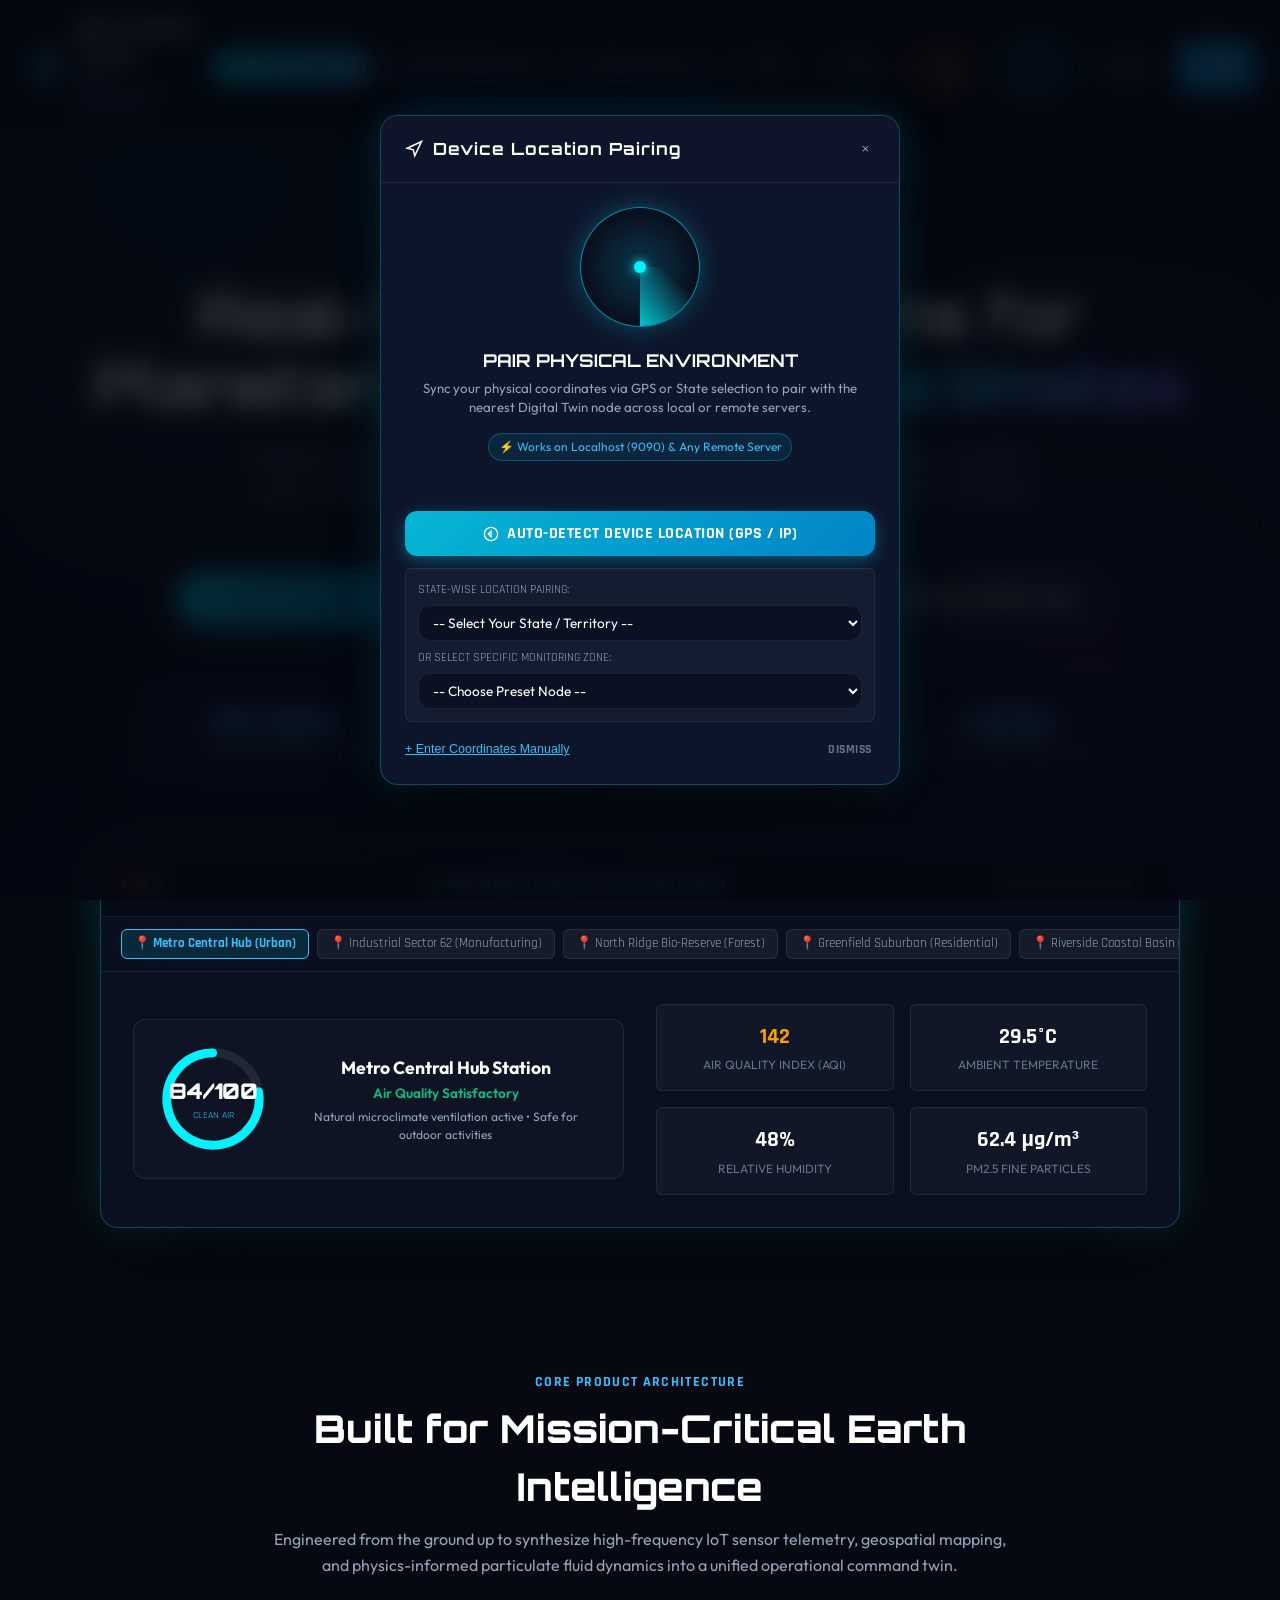
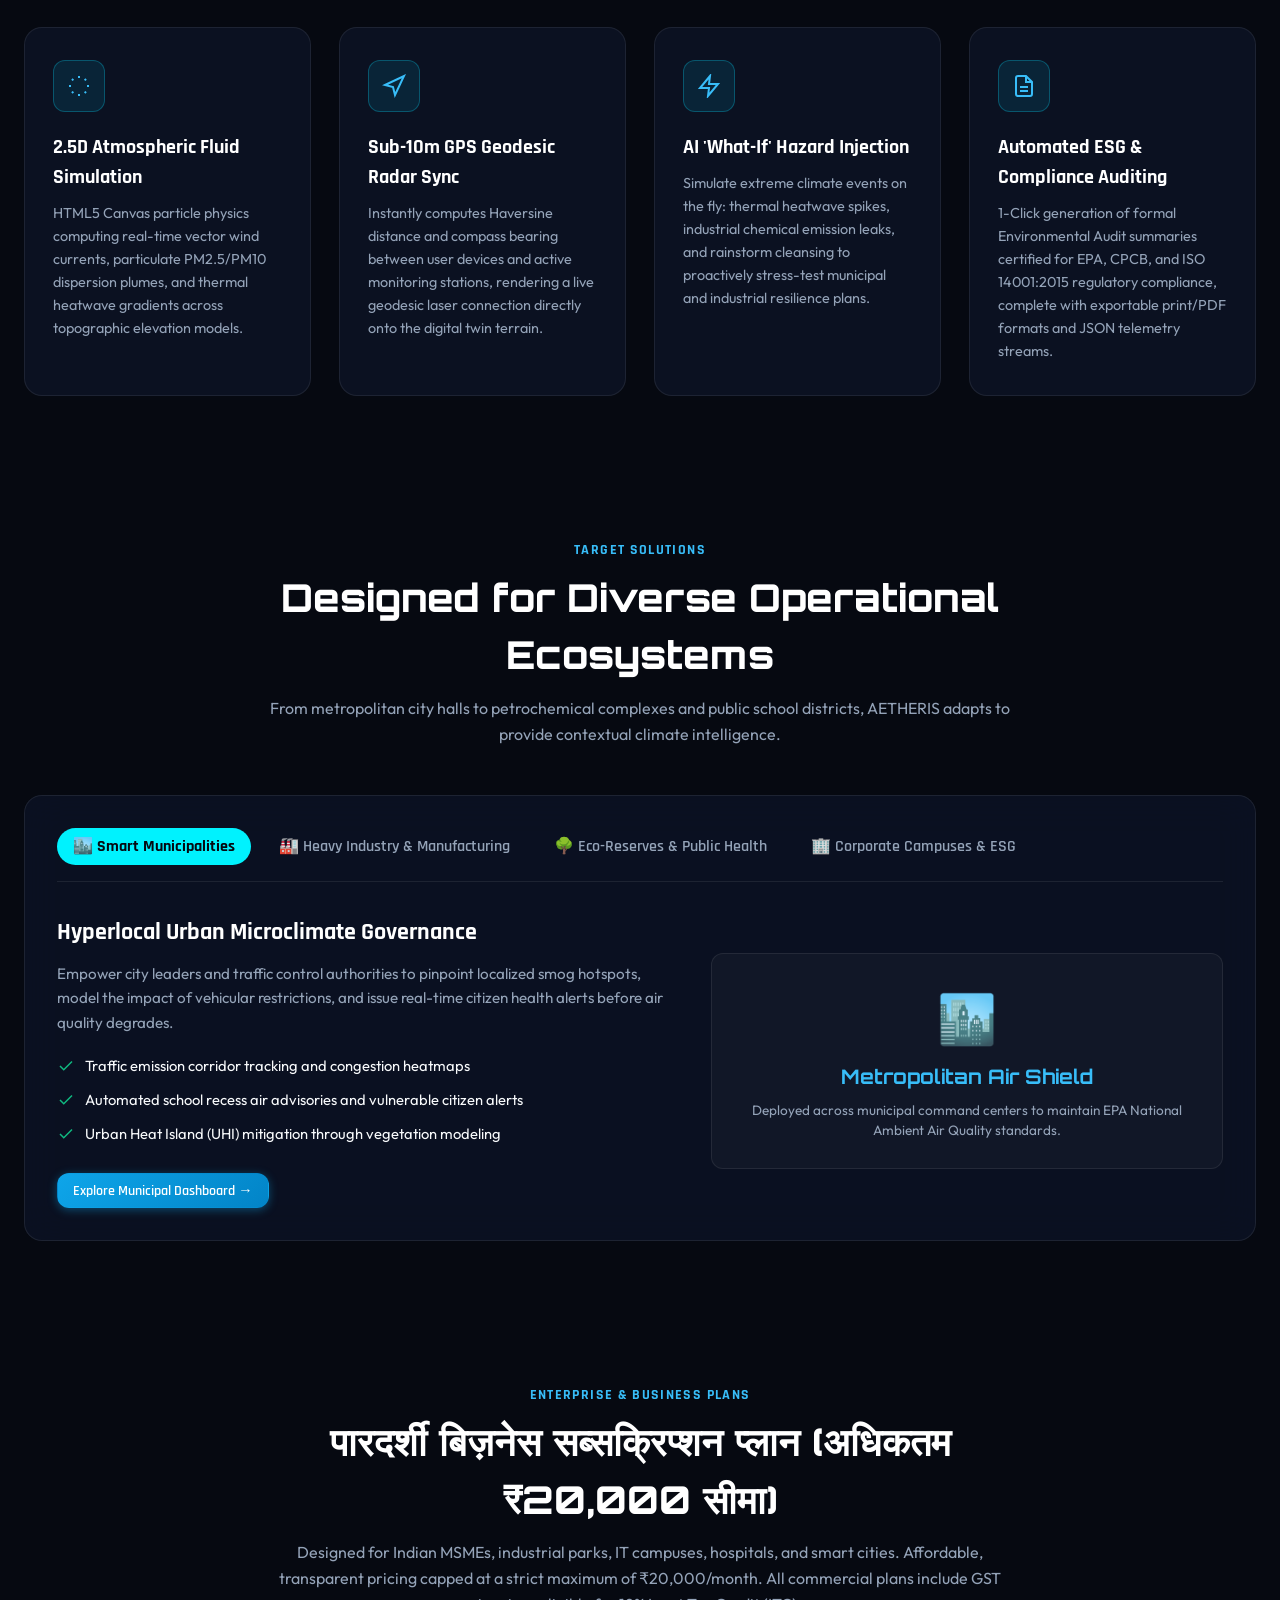
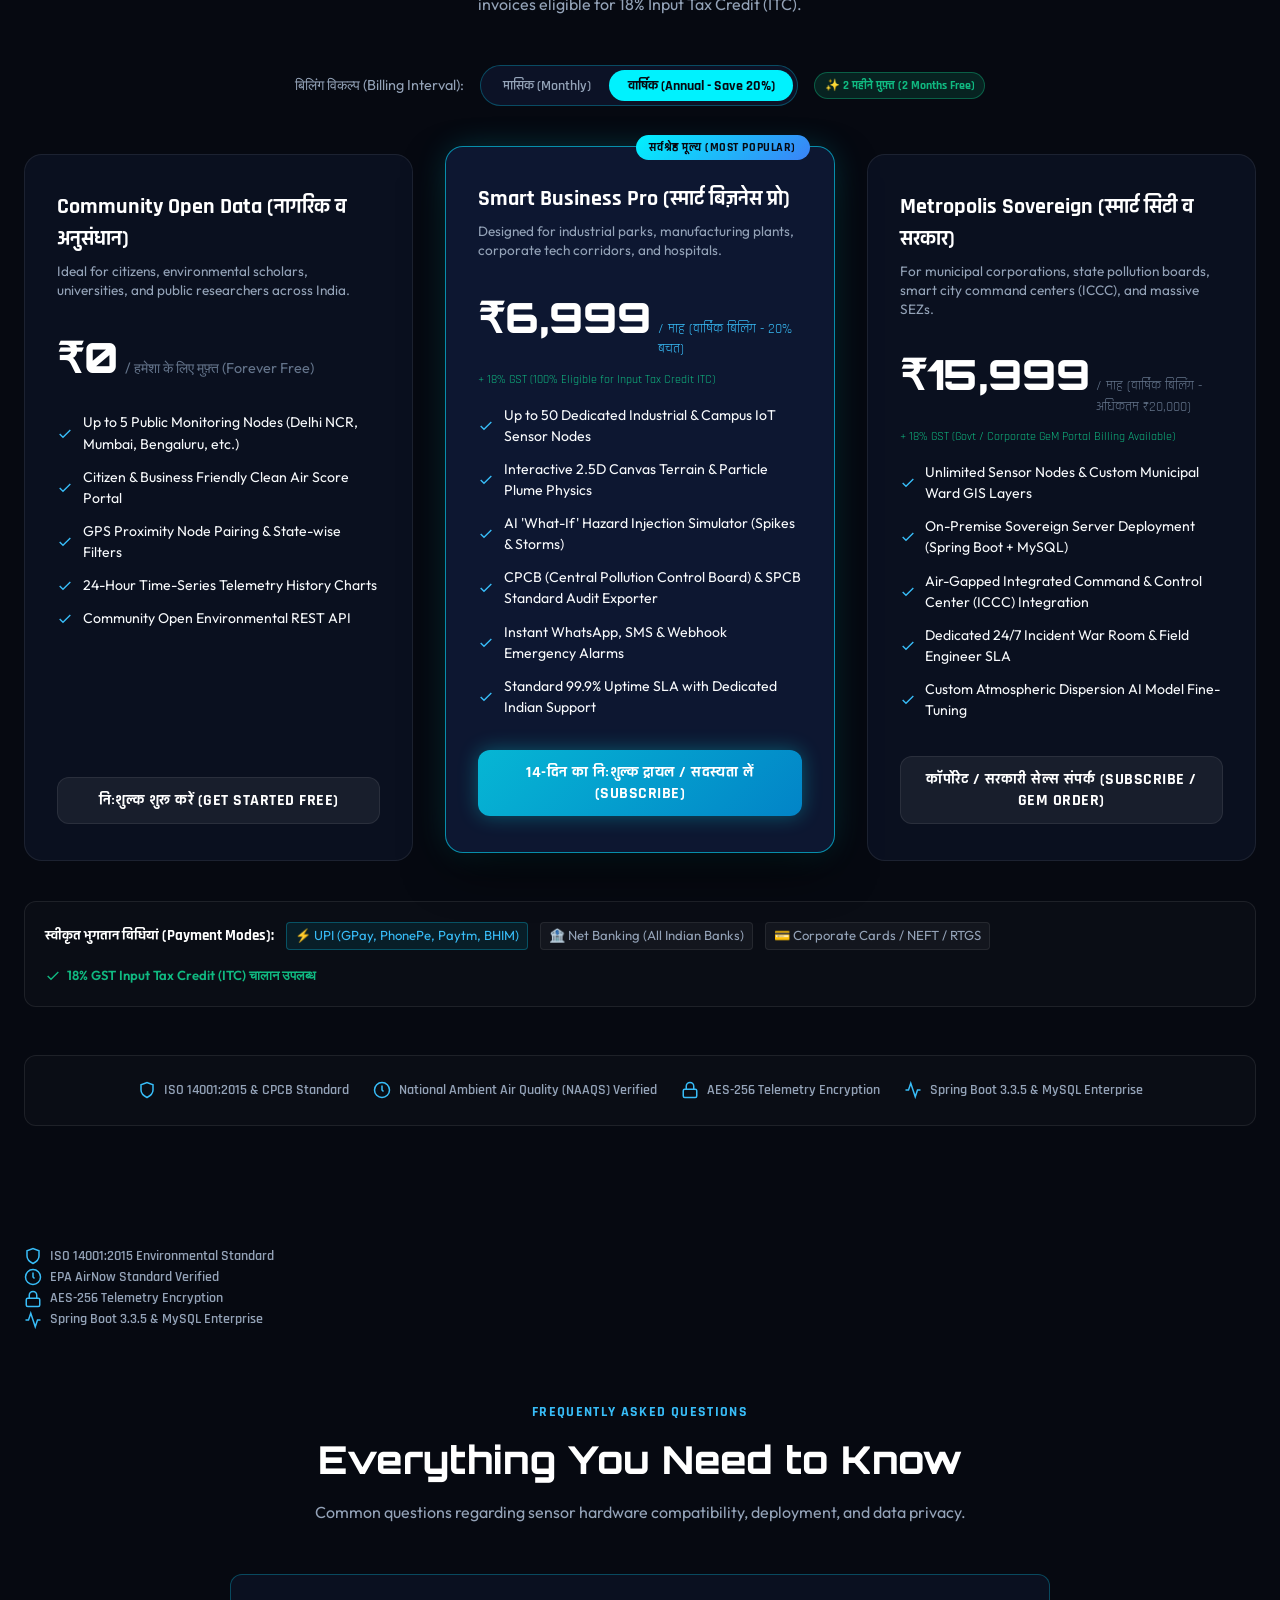
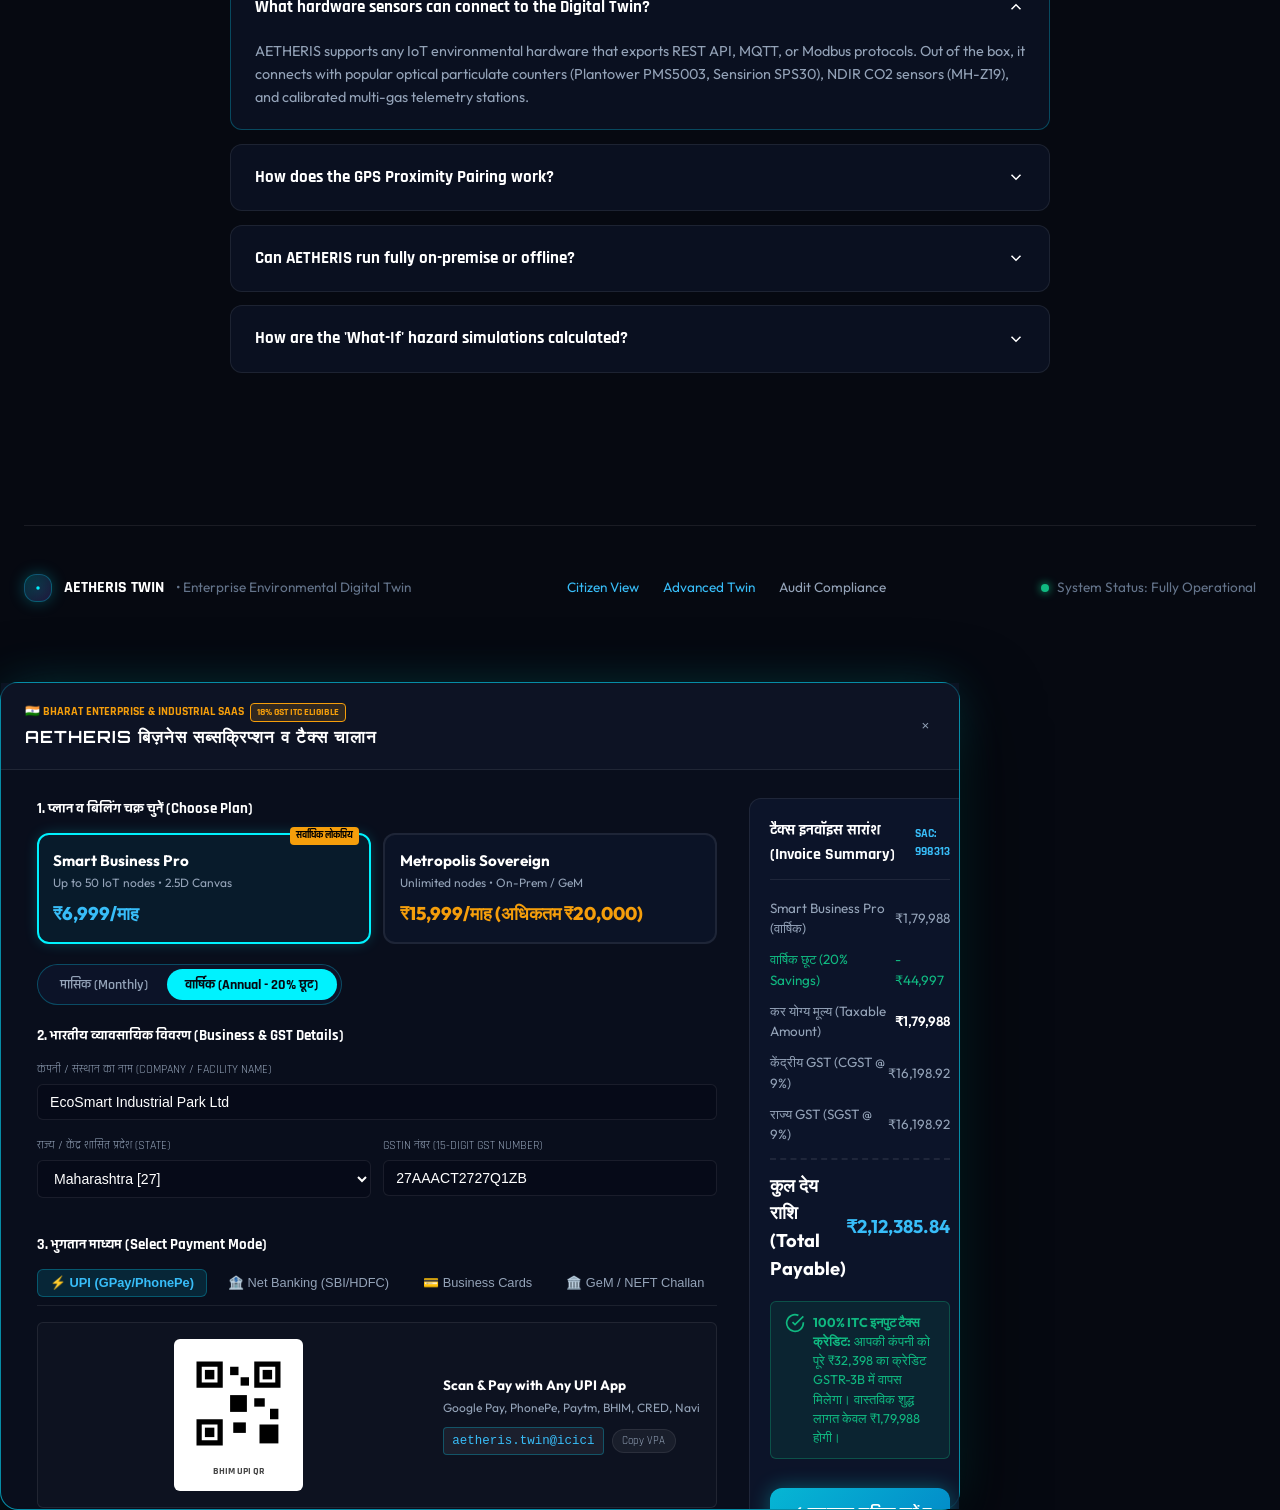
==== frontend/index.html @ 17997ce3 "Added Garv's project contributions" ====
<!DOCTYPE html>
<html lang="en">
<head>
  <meta charset="UTF-8">
  <meta name="viewport" content="width=device-width, initial-scale=1.0">
  <title>AETHERIS - Enterprise Digital Twin & Environmental Intelligence Platform</title>
  <meta name="description" content="Next-generation SaaS Digital Environment Twin System: Real-time 2.5D atmospheric simulation, citizen-friendly health intelligence, GPS IoT pairing, and ESG compliance.">
  
  <!-- CSS Stylesheet -->
  <link rel="stylesheet" href="css/style.css">
  
  <!-- Favicon / Vector Icon -->
  <link rel="icon" type="image/svg+xml" href="data:image/svg+xml,<svg xmlns='http://www.w3.org/2000/svg' viewBox='0 0 24 24' fill='%2300f2fe'><circle cx='12' cy='12' r='9'/></svg>">
</head>
<body>

  <!-- ==========================================================
       TOP APP HEADER & UNIVERSAL PRODUCT NAVIGATION BAR
       ========================================================== -->
  <header class="app-header">
    <div class="brand-section">
      <div class="brand-logo-ring">
        <svg viewBox="0 0 24 24">
          <circle cx="12" cy="12" r="3"></circle>
          <path d="M19.07 4.93a10 10 0 0 1 0 14.14M4.93 4.93a10 10 0 0 0 0 14.14"></path>
          <path d="M15.54 8.46a5 5 0 0 1 0 7.08M8.46 8.46a5 5 0 0 0 0 7.08"></path>
        </svg>
      </div>
      <div class="brand-title">
        AETHERIS TWIN
        <span class="sub">EARTH INTELLIGENCE PLATFORM</span>
      </div>
    </div>

    <!-- Product View Switcher Navigation Bar -->
    <nav class="view-switcher-bar" id="viewSwitcherNav">
      <button class="view-switcher-btn active" data-view-target="landing" title="SaaS Product Showcase & Platform Capabilities">
        <svg width="15" height="15" viewBox="0 0 24 24" fill="none" stroke="currentColor" stroke-width="2">
          <circle cx="12" cy="12" r="10"></circle>
          <line x1="2" y1="12" x2="22" y2="12"></line>
          <path d="M12 2a15.3 15.3 0 0 1 4 10 15.3 15.3 0 0 1-4 10 15.3 15.3 0 0 1-4-10 15.3 15.3 0 0 1 4-10z"></path>
        </svg>
        <span>Product Showcase</span>
      </button>

      <button class="view-switcher-btn" data-view-target="citizen" title="Streamlined Citizen & Business Friendly Dashboard">
        <svg width="15" height="15" viewBox="0 0 24 24" fill="none" stroke="currentColor" stroke-width="2">
          <path d="M11 20A7 7 0 0 1 9.8 6.1C15.5 5 17 4.48 19 2c1 2 2 4.18 2 8 0 5.5-4.78 10-10 10Z"></path>
          <path d="M2 21c0-3 1.85-5.36 5.08-6C9.5 14.52 12 13 13 12"></path>
        </svg>
        <span>Citizen & Business View</span>
      </button>

      <button class="view-switcher-btn" data-view-target="advanced" title="Advanced 2.5D Digital Twin Physics Simulation Core">
        <svg width="15" height="15" viewBox="0 0 24 24" fill="none" stroke="currentColor" stroke-width="2">
          <polygon points="13 2 3 14 12 14 11 22 21 10 12 10 13 2"></polygon>
        </svg>
        <span>Advanced Twin Core</span>
      </button>
    </nav>

    <!-- Header Actions (Tour, Report, Location Pairing, Server & Auth) -->
    <div class="header-actions">
      <!-- Guided Tour Button -->
      <button class="server-status-pill" id="btnHeaderTour" title="Take an interactive guided walkthrough of the product">
        <svg width="14" height="14" viewBox="0 0 24 24" fill="none" stroke="currentColor" stroke-width="2">
          <circle cx="12" cy="12" r="10"></circle>
          <polygon points="16.24 7.76 14.12 14.12 7.76 16.24 9.88 9.88 16.24 7.76"></polygon>
        </svg>
        <span>Guided Tour</span>
      </button>

      <!-- Executive Audit Report Generator Button -->
      <button class="server-status-pill" id="btnHeaderReport" title="Generate Executive Environmental Summary Audit Report (Print / PDF)">
        <svg width="14" height="14" viewBox="0 0 24 24" fill="none" stroke="currentColor" stroke-width="2">
          <path d="M14 2H6a2 2 0 0 0-2 2v16a2 2 0 0 0 2 2h12a2 2 0 0 0 2-2V8z"></path>
          <polyline points="14 2 14 8 20 8"></polyline>
          <line x1="16" y1="13" x2="8" y2="13"></line>
          <line x1="16" y1="17" x2="8" y2="17"></line>
          <polyline points="10 9 9 9 8 9"></polyline>
        </svg>
        <span>Export Audit</span>
      </button>

      <!-- Indian Business Subscription Button -->
      <button class="server-status-pill" id="btnHeaderSubscription" title="बिज़नेस सब्सक्रिप्शन प्लान व GST चालान (INR Pricing & Plans)" style="border-color:rgba(245,158,11,0.5); color:#fef08a; background:rgba(245,158,11,0.1);">
        <svg width="14" height="14" viewBox="0 0 24 24" fill="none" stroke="currentColor" stroke-width="2">
          <path d="M12 2v20M17 5H9.5a3.5 3.5 0 0 0 0 7h5a3.5 3.5 0 0 1 0 7H6"></path>
        </svg>
        <span>₹ बिज़नेस प्लान्स</span>
      </button>

      <!-- Location Pairing Badge -->
      <div class="location-badge" id="locationBadge" title="Click to open Location Pairing Radar">
        <svg width="14" height="14" viewBox="0 0 24 24" fill="none" stroke="currentColor" stroke-width="2">
          <polygon points="3 11 22 2 13 21 11 13 3 11"></polygon>
        </svg>
        <span id="headerLocationLabel">Pair Location (GPS)</span>
      </div>

      <!-- Server Connection Tag -->
      <div class="server-status-pill" id="btnServerConfig" title="Backend Server: Spring Boot REST API / Dynamic Simulation">
        <span class="pulse-indicator"></span>
        <span id="headerServerLabel">Local (9090)</span>
      </div>

      <!-- User Profile Display Badge -->
      <div id="headerUserDisplay" style="display:none;"></div>

      <!-- Auth Sign In / Logout Button -->
      <button class="btn-header primary" id="btnHeaderAuth">
        <svg width="14" height="14" viewBox="0 0 24 24" fill="none" stroke="currentColor" stroke-width="2">
          <path d="M20 21v-2a4 4 0 0 0-4-4H8a4 4 0 0 0-4 4v2"></path>
          <circle cx="12" cy="7" r="4"></circle>
        </svg>
        <span>Sign In</span>
      </button>
    </div>
  </header>


  <!-- ==========================================================
       VIEW 1: SAAS PRODUCT SHOWCASE & LANDING PAGE
       ========================================================== -->
  <section class="landing-page-container" id="viewProductLanding">
    
    <!-- Hero Section -->
    <div class="hero-section">
      <div class="hero-badge">
        <span class="pulse-indicator"></span>
        <span>AETHERIS 3.0 • NEXT-GEN EARTH INTELLIGENCE PLATFORM</span>
      </div>

      <h1 class="hero-title">
        Real-Time Digital Twins for <br>
        <span class="gradient-text">Planetary & Urban Microclimates</span>
      </h1>

      <p class="hero-subtitle">
        Bridge physical IoT sensor telemetry with a high-fidelity 2.5D atmospheric fluid simulation engine. 
        Empower municipal authorities, industrial operators, and citizens with actionable predictive climate intelligence.
      </p>

      <!-- Dual Call To Actions -->
      <div class="hero-cta-group">
        <button class="btn-hero primary" id="btnHeroLaunchTwin">
          <svg width="18" height="18" viewBox="0 0 24 24" fill="none" stroke="currentColor" stroke-width="2.5">
            <polygon points="13 2 3 14 12 14 11 22 21 10 12 10 13 2"></polygon>
          </svg>
          Launch Live Digital Twin
        </button>

        <button class="btn-hero secondary" id="btnHeroLaunchCitizen">
          <svg width="18" height="18" viewBox="0 0 24 24" fill="none" stroke="currentColor" stroke-width="2.5">
            <path d="M11 20A7 7 0 0 1 9.8 6.1C15.5 5 17 4.48 19 2c1 2 2 4.18 2 8 0 5.5-4.78 10-10 10Z"></path>
            <path d="M2 21c0-3 1.85-5.36 5.08-6C9.5 14.52 12 13 13 12"></path>
          </svg>
          Open Citizen-Friendly Portal
        </button>

        <button class="btn-hero outline" id="btnHeroTour">
          <svg width="18" height="18" viewBox="0 0 24 24" fill="none" stroke="currentColor" stroke-width="2">
            <circle cx="12" cy="12" r="10"></circle>
            <polygon points="16.24 7.76 14.12 14.12 7.76 16.24 9.88 9.88 16.24 7.76"></polygon>
          </svg>
          Interactive Product Walkthrough
        </button>
      </div>

      <!-- Trust Metrics Ribbon -->
      <div class="hero-metrics-ribbon">
        <div class="ribbon-item">
          <div class="ribbon-val">99.98%</div>
          <div class="ribbon-lbl">Sensor Telemetry Precision</div>
        </div>
        <div class="ribbon-item">
          <div class="ribbon-val">&lt; 10m</div>
          <div class="ribbon-lbl">Geospatial Proximity Sync</div>
        </div>
        <div class="ribbon-item">
          <div class="ribbon-val">500+</div>
          <div class="ribbon-lbl">Active Digital Twin Nodes</div>
        </div>
        <div class="ribbon-item">
          <div class="ribbon-val">&lt; 0.5s</div>
          <div class="ribbon-lbl">Dynamic Hazard Simulation</div>
        </div>
      </div>

      <!-- Interactive Mini-Twin Preview Sandbox -->
      <div class="hero-preview-wrapper">
        <div class="preview-bar-top">
          <div class="preview-dots-group">
            <span class="preview-dot-pill" style="background:#ef4444;"></span>
            <span class="preview-dot-pill" style="background:#f59e0b;"></span>
            <span class="preview-dot-pill" style="background:#10b981;"></span>
          </div>
          <div style="font-family:var(--font-tech); font-weight:700; font-size:0.85rem; color:var(--cyan-bright); display:flex; align-items:center; gap:0.5rem;">
            <span class="pulse-indicator"></span>
            LIVE TELEMETRY PREVIEW • ACTIVE TWIN STREAM
          </div>
          <button class="btn-full" onclick="window.TwinApp.productSuite.applyView('advanced', true)" style="background:transparent; border:none; color:var(--text-muted); font-size:0.75rem; cursor:pointer; width:auto;">
            View Full 2.5D Canvas →
          </button>
        </div>

        <!-- Node Switcher Bar inside Preview -->
        <div class="preview-nodes-bar">
          <button class="preview-node-btn active" data-station-id="NODE-METRO-01">📍 Metro Central Hub (Urban)</button>
          <button class="preview-node-btn" data-station-id="NODE-INDUS-02">📍 Industrial Sector 62 (Manufacturing)</button>
          <button class="preview-node-btn" data-station-id="NODE-FOREST-03">📍 North Ridge Bio-Reserve (Forest)</button>
          <button class="preview-node-btn" data-station-id="NODE-VALLEY-04">📍 Greenfield Suburban (Residential)</button>
          <button class="preview-node-btn" data-station-id="NODE-COAST-05">📍 Riverside Coastal Basin (Wetlands)</button>
        </div>

        <!-- Preview Body -->
        <div class="preview-body-grid">
          <div class="preview-left-dial">
            <div class="preview-circle-wrap">
              <svg width="110" height="110" viewBox="0 0 100 100">
                <circle cx="50" cy="50" r="42" stroke="rgba(255,255,255,0.08)" stroke-width="8" fill="none"/>
                <circle cx="50" cy="50" r="42" stroke="var(--cyan-primary)" stroke-width="8" stroke-dasharray="264" stroke-dashoffset="60" stroke-linecap="round" fill="none"/>
              </svg>
              <div class="preview-score-inner">
                <span style="font-family:var(--font-display); font-size:1.35rem; font-weight:900; color:#fff;" id="previewCleanScore">84/100</span>
                <span style="font-size:0.65rem; color:var(--cyan-bright); font-family:var(--font-tech); text-transform:uppercase;">CLEAN AIR</span>
              </div>
            </div>
            <div>
              <div style="font-size:1.1rem; font-weight:700; color:#fff;" id="previewStationName">Metro Central Hub Station</div>
              <div style="font-size:0.85rem; color:var(--emerald); font-weight:600; margin-top:2px;" id="previewStationStatus">Air Quality Satisfactory</div>
              <div style="font-size:0.75rem; color:var(--text-muted); margin-top:4px;">Natural microclimate ventilation active • Safe for outdoor activities</div>
            </div>
          </div>

          <div class="preview-stats-grid">
            <div class="preview-stat-card">
              <div class="preview-stat-val" id="previewStationAqi" style="color:var(--amber);">142</div>
              <div class="preview-stat-lbl">Air Quality Index (AQI)</div>
            </div>
            <div class="preview-stat-card">
              <div class="preview-stat-val" id="previewStationTemp">29.5°C</div>
              <div class="preview-stat-lbl">Ambient Temperature</div>
            </div>
            <div class="preview-stat-card">
              <div class="preview-stat-val" id="previewStationHum">48%</div>
              <div class="preview-stat-lbl">Relative Humidity</div>
            </div>
            <div class="preview-stat-card">
              <div class="preview-stat-val" id="previewStationPm">62.4 µg/m³</div>
              <div class="preview-stat-lbl">PM2.5 Fine Particles</div>
            </div>
          </div>
        </div>
      </div>
    </div>

    <!-- Feature Pillars Section -->
    <div class="section-wrapper">
      <div class="section-header">
        <span class="section-tag">Core Product Architecture</span>
        <h2 class="section-title">Built for Mission-Critical Earth Intelligence</h2>
        <p class="section-subtitle">
          Engineered from the ground up to synthesize high-frequency IoT sensor telemetry, geospatial mapping, 
          and physics-informed particulate fluid dynamics into a unified operational command twin.
        </p>
      </div>

      <div class="features-grid">
        <div class="feature-card">
          <div class="feature-icon-box">
            <svg width="24" height="24" viewBox="0 0 24 24" fill="none" stroke="currentColor" stroke-width="2">
              <path d="M12 2v2M12 20v2M4.93 4.93l1.41 1.41M17.66 17.66l1.41 1.41M2 12h2M20 12h2M6.34 17.66l-1.41 1.41M19.07 4.93l-1.41 1.41"></path>
            </svg>
          </div>
          <h3 class="feature-card-title">2.5D Atmospheric Fluid Simulation</h3>
          <p class="feature-card-desc">
            HTML5 Canvas particle physics computing real-time vector wind currents, particulate PM2.5/PM10 dispersion plumes, and thermal heatwave gradients across topographic elevation models.
          </p>
        </div>

        <div class="feature-card">
          <div class="feature-icon-box">
            <svg width="24" height="24" viewBox="0 0 24 24" fill="none" stroke="currentColor" stroke-width="2">
              <polygon points="3 11 22 2 13 21 11 13 3 11"></polygon>
            </svg>
          </div>
          <h3 class="feature-card-title">Sub-10m GPS Geodesic Radar Sync</h3>
          <p class="feature-card-desc">
            Instantly computes Haversine distance and compass bearing between user devices and active monitoring stations, rendering a live geodesic laser connection directly onto the digital twin terrain.
          </p>
        </div>

        <div class="feature-card">
          <div class="feature-icon-box">
            <svg width="24" height="24" viewBox="0 0 24 24" fill="none" stroke="currentColor" stroke-width="2">
              <polygon points="13 2 3 14 12 14 11 22 21 10 12 10 13 2"></polygon>
            </svg>
          </div>
          <h3 class="feature-card-title">AI 'What-If' Hazard Injection</h3>
          <p class="feature-card-desc">
            Simulate extreme climate events on the fly: thermal heatwave spikes, industrial chemical emission leaks, and rainstorm cleansing to proactively stress-test municipal and industrial resilience plans.
          </p>
        </div>

        <div class="feature-card">
          <div class="feature-icon-box">
            <svg width="24" height="24" viewBox="0 0 24 24" fill="none" stroke="currentColor" stroke-width="2">
              <path d="M14 2H6a2 2 0 0 0-2 2v16a2 2 0 0 0 2 2h12a2 2 0 0 0 2-2V8z"></path>
              <polyline points="14 2 14 8 20 8"></polyline>
              <line x1="16" y1="13" x2="8" y2="13"></line>
              <line x1="16" y1="17" x2="8" y2="17"></line>
            </svg>
          </div>
          <h3 class="feature-card-title">Automated ESG & Compliance Auditing</h3>
          <p class="feature-card-desc">
            1-Click generation of formal Environmental Audit summaries certified for EPA, CPCB, and ISO 14001:2015 regulatory compliance, complete with exportable print/PDF formats and JSON telemetry streams.
          </p>
        </div>
      </div>
    </div>

    <!-- Industry Use Cases Tabs Section -->
    <div class="section-wrapper">
      <div class="section-header">
        <span class="section-tag">Target Solutions</span>
        <h2 class="section-title">Designed for Diverse Operational Ecosystems</h2>
        <p class="section-subtitle">
          From metropolitan city halls to petrochemical complexes and public school districts, AETHERIS adapts to provide contextual climate intelligence.
        </p>
      </div>

      <div class="use-cases-card">
        <div class="use-case-tabs">
          <button class="use-case-tab active" data-case="municipal">🏙️ Smart Municipalities</button>
          <button class="use-case-tab" data-case="industry">🏭 Heavy Industry & Manufacturing</button>
          <button class="use-case-tab" data-case="health">🌳 Eco-Reserves & Public Health</button>
          <button class="use-case-tab" data-case="realestate">🏢 Corporate Campuses & ESG</button>
        </div>

        <!-- Municipal Content -->
        <div class="use-case-content active" data-case-content="municipal">
          <div>
            <h3 style="font-family:var(--font-tech); font-size:1.5rem; font-weight:700; color:#fff; margin-bottom:0.75rem;">
              Hyperlocal Urban Microclimate Governance
            </h3>
            <p style="color:var(--text-muted); line-height:1.6; font-size:0.95rem;">
              Empower city leaders and traffic control authorities to pinpoint localized smog hotspots, model the impact of vehicular restrictions, and issue real-time citizen health alerts before air quality degrades.
            </p>
            <ul class="use-case-list">
              <li>
                <svg width="18" height="18" viewBox="0 0 24 24" fill="none" stroke-width="2"><polyline points="20 6 9 17 4 12"></polyline></svg>
                Traffic emission corridor tracking and congestion heatmaps
              </li>
              <li>
                <svg width="18" height="18" viewBox="0 0 24 24" fill="none" stroke-width="2"><polyline points="20 6 9 17 4 12"></polyline></svg>
                Automated school recess air advisories and vulnerable citizen alerts
              </li>
              <li>
                <svg width="18" height="18" viewBox="0 0 24 24" fill="none" stroke-width="2"><polyline points="20 6 9 17 4 12"></polyline></svg>
                Urban Heat Island (UHI) mitigation through vegetation modeling
              </li>
            </ul>
            <button class="btn-header primary" onclick="window.TwinApp.productSuite.applyView('citizen', true)">
              Explore Municipal Dashboard →
            </button>
          </div>
          <div style="background:rgba(255,255,255,0.03); border:1px solid var(--border-subtle); border-radius:var(--radius-md); padding:1.75rem; text-align:center;">
            <div style="font-size:3rem; margin-bottom:0.5rem;">🏙️</div>
            <div style="font-family:var(--font-display); font-size:1.25rem; font-weight:700; color:var(--cyan-bright);">Metropolitan Air Shield</div>
            <div style="font-size:0.85rem; color:var(--text-muted); margin-top:0.5rem;">
              Deployed across municipal command centers to maintain EPA National Ambient Air Quality standards.
            </div>
          </div>
        </div>

        <!-- Industry Content -->
        <div class="use-case-content" data-case-content="industry">
          <div>
            <h3 style="font-family:var(--font-tech); font-size:1.5rem; font-weight:700; color:#fff; margin-bottom:0.75rem;">
              Perimeter Emissions & Industrial Scrubbing Automation
            </h3>
            <p style="color:var(--text-muted); line-height:1.6; font-size:0.95rem;">
              Continuous boundary line monitoring for chemical plants, refineries, and manufacturing hubs. Automatically trigger electrostatic scrubbers when particulate or CO2 concentrations exceed permissible limits.
            </p>
            <ul class="use-case-list">
              <li>
                <svg width="18" height="18" viewBox="0 0 24 24" fill="none" stroke-width="2"><polyline points="20 6 9 17 4 12"></polyline></svg>
                Point-source stack and perimeter fence-line gas detection
              </li>
              <li>
                <svg width="18" height="18" viewBox="0 0 24 24" fill="none" stroke-width="2"><polyline points="20 6 9 17 4 12"></polyline></svg>
                Automated ISO 14001 compliance logging with zero manual paper audit
              </li>
              <li>
                <svg width="18" height="18" viewBox="0 0 24 24" fill="none" stroke-width="2"><polyline points="20 6 9 17 4 12"></polyline></svg>
                Instant emergency threshold alarms dispatched via webhooks & SMS
              </li>
            </ul>
            <button class="btn-header primary" onclick="window.TwinApp.productSuite.applyView('advanced', true)">
              Explore Industrial Digital Twin →
            </button>
          </div>
          <div style="background:rgba(255,255,255,0.03); border:1px solid var(--border-subtle); border-radius:var(--radius-md); padding:1.75rem; text-align:center;">
            <div style="font-size:3rem; margin-bottom:0.5rem;">🏭</div>
            <div style="font-family:var(--font-display); font-size:1.25rem; font-weight:700; color:var(--amber);">Industrial Emission Guard</div>
            <div style="font-size:0.85rem; color:var(--text-muted); margin-top:0.5rem;">
              Continuous automated fence-line particulate tracking with predictive plume dispersion.
            </div>
          </div>
        </div>

        <!-- Health / Eco Content -->
        <div class="use-case-content" data-case-content="health">
          <div>
            <h3 style="font-family:var(--font-tech); font-size:1.5rem; font-weight:700; color:#fff; margin-bottom:0.75rem;">
              Botanical Bio-Reserves & Ecological Conservation
            </h3>
            <p style="color:var(--text-muted); line-height:1.6; font-size:0.95rem;">
              Protect biodiversity corridors, sensitive botanical gardens, and nature reserves from industrial particulate drift, localized soil dryness, and wildfire smoke accumulation.
            </p>
            <ul class="use-case-list">
              <li>
                <svg width="18" height="18" viewBox="0 0 24 24" fill="none" stroke-width="2"><polyline points="20 6 9 17 4 12"></polyline></svg>
                Forest canopy microclimate temperature and humidity saturation curves
              </li>
              <li>
                <svg width="18" height="18" viewBox="0 0 24 24" fill="none" stroke-width="2"><polyline points="20 6 9 17 4 12"></polyline></svg>
                Wildfire smoke trajectory modeling and particulate early-warning
              </li>
              <li>
                <svg width="18" height="18" viewBox="0 0 24 24" fill="none" stroke-width="2"><polyline points="20 6 9 17 4 12"></polyline></svg>
                Public visitor comfort and clean air index dissemination
              </li>
            </ul>
            <button class="btn-header primary" onclick="window.TwinApp.productSuite.applyView('citizen', true)">
              View Botanical Reserve Portal →
            </button>
          </div>
          <div style="background:rgba(255,255,255,0.03); border:1px solid var(--border-subtle); border-radius:var(--radius-md); padding:1.75rem; text-align:center;">
            <div style="font-size:3rem; margin-bottom:0.5rem;">🌳</div>
            <div style="font-family:var(--font-display); font-size:1.25rem; font-weight:700; color:var(--emerald);">Bio-Reserve Biosphere</div>
            <div style="font-size:0.85rem; color:var(--text-muted); margin-top:0.5rem;">
              Preserving flora and fauna microclimates through continuous canopy telemetry.
            </div>
          </div>
        </div>

        <!-- Real Estate Content -->
        <div class="use-case-content" data-case-content="realestate">
          <div>
            <h3 style="font-family:var(--font-tech); font-size:1.5rem; font-weight:700; color:#fff; margin-bottom:0.75rem;">
              Smart Corporate Campuses & Real Estate ESG
            </h3>
            <p style="color:var(--text-muted); line-height:1.6; font-size:0.95rem;">
              Synchronize indoor building management systems (BMS) with outdoor ambient conditions. Save up to 23% in HVAC energy consumption with dynamic free-cooling economizer mode.
            </p>
            <ul class="use-case-list">
              <li>
                <svg width="18" height="18" viewBox="0 0 24 24" fill="none" stroke-width="2"><polyline points="20 6 9 17 4 12"></polyline></svg>
                Smart economizer synchronization: open air intake during optimal outdoor periods
              </li>
              <li>
                <svg width="18" height="18" viewBox="0 0 24 24" fill="none" stroke-width="2"><polyline points="20 6 9 17 4 12"></polyline></svg>
                LEED and WELL building standard telemetry verification and tenant displays
              </li>
              <li>
                <svg width="18" height="18" viewBox="0 0 24 24" fill="none" stroke-width="2"><polyline points="20 6 9 17 4 12"></polyline></svg>
                Tenant wellness scoreboards in office lobbies and digital signage
              </li>
            </ul>
            <button class="btn-header primary" onclick="window.TwinApp.productSuite.applyView('citizen', true)">
              Explore Corporate Campus View →
            </button>
          </div>
          <div style="background:rgba(255,255,255,0.03); border:1px solid var(--border-subtle); border-radius:var(--radius-md); padding:1.75rem; text-align:center;">
            <div style="font-size:3rem; margin-bottom:0.5rem;">🏢</div>
            <div style="font-family:var(--font-display); font-size:1.25rem; font-weight:700; color:var(--violet);">Campus Eco-Efficiency</div>
            <div style="font-size:0.85rem; color:var(--text-muted); margin-top:0.5rem;">
              Dynamic HVAC economizer integration and WELL standard environmental compliance.
            </div>
          </div>
        </div>
      </div>
    </div>

    <!-- SaaS Pricing Plans Section (Indian Currency / INR) -->
    <div class="section-wrapper">
      <div class="section-header">
        <span class="section-tag">Enterprise & Business Plans</span>
        <h2 class="section-title">पारदर्शी बिज़नेस सब्सक्रिप्शन प्लान (अधिकतम ₹20,000 सीमा)</h2>
        <p class="section-subtitle">
          Designed for Indian MSMEs, industrial parks, IT campuses, hospitals, and smart cities. 
          Affordable, transparent pricing capped at a strict maximum of ₹20,000/month. All commercial plans include GST invoices eligible for 18% Input Tax Credit (ITC).
        </p>
      </div>

      <!-- Billing Toggle Switch -->
      <div class="billing-toggle-wrapper">
        <span style="font-size:0.9rem; color:var(--text-muted);">बिलिंग विकल्प (Billing Interval):</span>
        <div class="billing-switch">
          <button class="billing-switch-btn" id="btnBillingMonthly">मासिक (Monthly)</button>
          <button class="billing-switch-btn active" id="btnBillingAnnual">वार्षिक (Annual - Save 20%)</button>
        </div>
        <span class="discount-pill">✨ 2 महीने मुफ़्त (2 Months Free)</span>
      </div>

      <div class="pricing-grid">
        <!-- Community Tier -->
        <div class="pricing-card">
          <div class="pricing-tier-name">Community Open Data (नागरिक व अनुसंधान)</div>
          <div class="pricing-tier-desc">Ideal for citizens, environmental scholars, universities, and public researchers across India.</div>
          <div class="pricing-price-box">
            <span class="pricing-price-num">₹0</span>
            <span style="color:var(--text-dim); font-size:0.9rem;">/ हमेशा के लिए मुफ़्त (Forever Free)</span>
          </div>
          <ul class="pricing-features-list">
            <li>
              <svg width="16" height="16" viewBox="0 0 24 24" fill="none" stroke-width="2"><polyline points="20 6 9 17 4 12"></polyline></svg>
              Up to 5 Public Monitoring Nodes (Delhi NCR, Mumbai, Bengaluru, etc.)
            </li>
            <li>
              <svg width="16" height="16" viewBox="0 0 24 24" fill="none" stroke-width="2"><polyline points="20 6 9 17 4 12"></polyline></svg>
              Citizen & Business Friendly Clean Air Score Portal
            </li>
            <li>
              <svg width="16" height="16" viewBox="0 0 24 24" fill="none" stroke-width="2"><polyline points="20 6 9 17 4 12"></polyline></svg>
              GPS Proximity Node Pairing & State-wise Filters
            </li>
            <li>
              <svg width="16" height="16" viewBox="0 0 24 24" fill="none" stroke-width="2"><polyline points="20 6 9 17 4 12"></polyline></svg>
              24-Hour Time-Series Telemetry History Charts
            </li>
            <li>
              <svg width="16" height="16" viewBox="0 0 24 24" fill="none" stroke-width="2"><polyline points="20 6 9 17 4 12"></polyline></svg>
              Community Open Environmental REST API
            </li>
          </ul>
          <button class="btn-full" onclick="window.TwinApp.productSuite.applyView('citizen', true)" style="background:rgba(255,255,255,0.06); border:1px solid var(--border-subtle); color:#fff;">
            निःशुल्क शुरू करें (Get Started Free)
          </button>
        </div>

        <!-- Enterprise Pro (Featured) -->
        <div class="pricing-card featured">
          <span class="pricing-badge-popular">सर्वश्रेष्ठ मूल्य (MOST POPULAR)</span>
          <div class="pricing-tier-name">Smart Business Pro (स्मार्ट बिज़नेस प्रो)</div>
          <div class="pricing-tier-desc">Designed for industrial parks, manufacturing plants, corporate tech corridors, and hospitals.</div>
          <div class="pricing-price-box">
            <span class="pricing-price-num" id="priceProVal">₹6,999</span>
            <span class="price-cycle-label" style="color:var(--cyan-bright); font-size:0.85rem; font-family:var(--font-tech);">/ माह (वार्षिक बिलिंग - 20% बचत)</span>
          </div>
          <div style="font-size:0.75rem; color:var(--emerald); margin-top:-0.8rem; margin-bottom:1rem; font-family:var(--font-tech);">
            + 18% GST (100% Eligible for Input Tax Credit ITC)
          </div>
          <ul class="pricing-features-list">
            <li>
              <svg width="16" height="16" viewBox="0 0 24 24" fill="none" stroke-width="2"><polyline points="20 6 9 17 4 12"></polyline></svg>
              Up to 50 Dedicated Industrial & Campus IoT Sensor Nodes
            </li>
            <li>
              <svg width="16" height="16" viewBox="0 0 24 24" fill="none" stroke-width="2"><polyline points="20 6 9 17 4 12"></polyline></svg>
              Interactive 2.5D Canvas Terrain & Particle Plume Physics
            </li>
            <li>
              <svg width="16" height="16" viewBox="0 0 24 24" fill="none" stroke-width="2"><polyline points="20 6 9 17 4 12"></polyline></svg>
              AI 'What-If' Hazard Injection Simulator (Spikes & Storms)
            </li>
            <li>
              <svg width="16" height="16" viewBox="0 0 24 24" fill="none" stroke-width="2"><polyline points="20 6 9 17 4 12"></polyline></svg>
              CPCB (Central Pollution Control Board) & SPCB Standard Audit Exporter
            </li>
            <li>
              <svg width="16" height="16" viewBox="0 0 24 24" fill="none" stroke-width="2"><polyline points="20 6 9 17 4 12"></polyline></svg>
              Instant WhatsApp, SMS & Webhook Emergency Alarms
            </li>
            <li>
              <svg width="16" height="16" viewBox="0 0 24 24" fill="none" stroke-width="2"><polyline points="20 6 9 17 4 12"></polyline></svg>
              Standard 99.9% Uptime SLA with Dedicated Indian Support
            </li>
          </ul>
          <button class="btn-full primary" id="btnSubscribePro" onclick="window.TwinApp.productSuite.openSubscriptionModal('pro')" style="box-shadow:0 0 20px var(--cyan-glow);">
            14-दिन का निःशुल्क ट्रायल / सदस्यता लें (Subscribe)
          </button>
        </div>

        <!-- Metropolis Sovereign Tier -->
        <div class="pricing-card">
          <div class="pricing-tier-name">Metropolis Sovereign (स्मार्ट सिटी व सरकार)</div>
          <div class="pricing-tier-desc">For municipal corporations, state pollution boards, smart city command centers (ICCC), and massive SEZs.</div>
          <div class="pricing-price-box">
            <span class="pricing-price-num" id="priceEnterpriseVal">₹15,999</span>
            <span class="price-cycle-label" style="color:var(--text-dim); font-size:0.85rem; font-family:var(--font-tech);">/ माह (वार्षिक बिलिंग - अधिकतम ₹20,000)</span>
          </div>
          <div style="font-size:0.75rem; color:var(--emerald); margin-top:-0.8rem; margin-bottom:1rem; font-family:var(--font-tech);">
            + 18% GST (Govt / Corporate GeM Portal Billing Available)
          </div>
          <ul class="pricing-features-list">
            <li>
              <svg width="16" height="16" viewBox="0 0 24 24" fill="none" stroke-width="2"><polyline points="20 6 9 17 4 12"></polyline></svg>
              Unlimited Sensor Nodes & Custom Municipal Ward GIS Layers
            </li>
            <li>
              <svg width="16" height="16" viewBox="0 0 24 24" fill="none" stroke-width="2"><polyline points="20 6 9 17 4 12"></polyline></svg>
              On-Premise Sovereign Server Deployment (Spring Boot + MySQL)
            </li>
            <li>
              <svg width="16" height="16" viewBox="0 0 24 24" fill="none" stroke-width="2"><polyline points="20 6 9 17 4 12"></polyline></svg>
              Air-Gapped Integrated Command & Control Center (ICCC) Integration
            </li>
            <li>
              <svg width="16" height="16" viewBox="0 0 24 24" fill="none" stroke-width="2"><polyline points="20 6 9 17 4 12"></polyline></svg>
              Dedicated 24/7 Incident War Room & Field Engineer SLA
            </li>
            <li>
              <svg width="16" height="16" viewBox="0 0 24 24" fill="none" stroke-width="2"><polyline points="20 6 9 17 4 12"></polyline></svg>
              Custom Atmospheric Dispersion AI Model Fine-Tuning
            </li>
          </ul>
          <button class="btn-full" id="btnSubscribeEnterprise" onclick="window.TwinApp.productSuite.openSubscriptionModal('enterprise')" style="background:rgba(255,255,255,0.06); border:1px solid var(--border-subtle); color:#fff;">
            कॉर्पोरेट / सरकारी सेल्स संपर्क (Subscribe / GeM Order)
          </button>
        </div>
      </div>

      <!-- Indian Payment Methods & GST Compliance Strip -->
      <div style="margin:2.5rem 0 1.5rem 0; padding:1.25rem; background:rgba(255,255,255,0.02); border:1px solid var(--border-subtle); border-radius:var(--radius-md); display:flex; justify-content:space-between; align-items:center; flex-wrap:wrap; gap:1rem;">
        <div style="display:flex; align-items:center; gap:0.75rem;">
          <span style="font-family:var(--font-tech); font-weight:700; color:#fff; font-size:0.95rem;">स्वीकृत भुगतान विधियां (Payment Modes):</span>
          <span style="font-size:0.82rem; color:var(--cyan-bright); background:rgba(6,182,212,0.1); border:1px solid var(--border-glow); padding:0.2rem 0.5rem; border-radius:4px;">⚡ UPI (GPay, PhonePe, Paytm, BHIM)</span>
          <span style="font-size:0.82rem; color:var(--text-muted); background:rgba(255,255,255,0.04); border:1px solid var(--border-subtle); padding:0.2rem 0.5rem; border-radius:4px;">🏦 Net Banking (All Indian Banks)</span>
          <span style="font-size:0.82rem; color:var(--text-muted); background:rgba(255,255,255,0.04); border:1px solid var(--border-subtle); padding:0.2rem 0.5rem; border-radius:4px;">💳 Corporate Cards / NEFT / RTGS</span>
        </div>
        <div style="font-size:0.82rem; color:var(--emerald); display:flex; align-items:center; gap:0.4rem; font-weight:600;">
          <svg width="16" height="16" viewBox="0 0 24 24" fill="none" stroke="currentColor" stroke-width="2"><polyline points="20 6 9 17 4 12"></polyline></svg>
          18% GST Input Tax Credit (ITC) चालान उपलब्ध
        </div>
      </div>

      <!-- Enterprise Compliance & Security Strip -->
      <div class="compliance-strip">
        <div class="compliance-badge-item">
          <svg width="18" height="18" viewBox="0 0 24 24" fill="none" stroke-width="2"><path d="M12 22s8-4 8-10V5l-8-3-8 3v7c0 6 8 10 8 10z"></path></svg>
          <span>ISO 14001:2015 & CPCB Standard</span>
        </div>
        <div class="compliance-badge-item">
          <svg width="18" height="18" viewBox="0 0 24 24" fill="none" stroke-width="2"><circle cx="12" cy="12" r="10"></circle><polyline points="12 6 12 12 14 14"></polyline></svg>
          <span>National Ambient Air Quality (NAAQS) Verified</span>
        </div>
        <div class="compliance-badge-item">
          <svg width="18" height="18" viewBox="0 0 24 24" fill="none" stroke-width="2"><rect x="3" y="11" width="18" height="11" rx="2" ry="2"></rect><path d="M7 11V7a5 5 0 0 1 10 0v4"></path></svg>
          <span>AES-256 Telemetry Encryption</span>
        </div>
        <div class="compliance-badge-item">
          <svg width="18" height="18" viewBox="0 0 24 24" fill="none" stroke-width="2"><polyline points="22 12 18 12 15 21 9 3 6 12 2 12"></polyline></svg>
          <span>Spring Boot 3.3.5 & MySQL Enterprise</span>
        </div>
      </div>
    </div>
        <div class="compliance-badge-item">
          <svg width="18" height="18" viewBox="0 0 24 24" fill="none" stroke-width="2"><path d="M12 22s8-4 8-10V5l-8-3-8 3v7c0 6 8 10 8 10z"></path></svg>
          <span>ISO 14001:2015 Environmental Standard</span>
        </div>
        <div class="compliance-badge-item">
          <svg width="18" height="18" viewBox="0 0 24 24" fill="none" stroke-width="2"><circle cx="12" cy="12" r="10"></circle><polyline points="12 6 12 12 14 14"></polyline></svg>
          <span>EPA AirNow Standard Verified</span>
        </div>
        <div class="compliance-badge-item">
          <svg width="18" height="18" viewBox="0 0 24 24" fill="none" stroke-width="2"><rect x="3" y="11" width="18" height="11" rx="2" ry="2"></rect><path d="M7 11V7a5 5 0 0 1 10 0v4"></path></svg>
          <span>AES-256 Telemetry Encryption</span>
        </div>
        <div class="compliance-badge-item">
          <svg width="18" height="18" viewBox="0 0 24 24" fill="none" stroke-width="2"><polyline points="22 12 18 12 15 21 9 3 6 12 2 12"></polyline></svg>
          <span>Spring Boot 3.3.5 & MySQL Enterprise</span>
        </div>
      </div>
    </div>

    <!-- Product FAQ Section -->
    <div class="section-wrapper">
      <div class="section-header">
        <span class="section-tag">Frequently Asked Questions</span>
        <h2 class="section-title">Everything You Need to Know</h2>
        <p class="section-subtitle">Common questions regarding sensor hardware compatibility, deployment, and data privacy.</p>
      </div>

      <div class="faq-list">
        <div class="faq-item open">
          <div class="faq-question">
            <span>What hardware sensors can connect to the Digital Twin?</span>
            <svg class="faq-icon" width="18" height="18" viewBox="0 0 24 24" fill="none" stroke="currentColor" stroke-width="2"><polyline points="6 9 12 15 18 9"></polyline></svg>
          </div>
          <div class="faq-answer">
            AETHERIS supports any IoT environmental hardware that exports REST API, MQTT, or Modbus protocols. Out of the box, it connects with popular optical particulate counters (Plantower PMS5003, Sensirion SPS30), NDIR CO2 sensors (MH-Z19), and calibrated multi-gas telemetry stations.
          </div>
        </div>

        <div class="faq-item">
          <div class="faq-question">
            <span>How does the GPS Proximity Pairing work?</span>
            <svg class="faq-icon" width="18" height="18" viewBox="0 0 24 24" fill="none" stroke="currentColor" stroke-width="2"><polyline points="6 9 12 15 18 9"></polyline></svg>
          </div>
          <div class="faq-answer">
            When you allow location permission, the system takes your device coordinates and computes high-precision Haversine geodesic distance and azimuth bearing to every twin station in real time. It pairs you with the closest node and visualizes a laser vector link on the 2.5D radar canvas.
          </div>
        </div>

        <div class="faq-item">
          <div class="faq-question">
            <span>Can AETHERIS run fully on-premise or offline?</span>
            <svg class="faq-icon" width="18" height="18" viewBox="0 0 24 24" fill="none" stroke="currentColor" stroke-width="2"><polyline points="6 9 12 15 18 9"></polyline></svg>
          </div>
          <div class="faq-answer">
            Yes. The backend runs on Java Spring Boot and MySQL (with seamless fallback to embedded H2 if database credentials are not configured). The frontend is completely standalone HTML5/Vanilla JS, allowing deployment in completely air-gapped municipal command rooms.
          </div>
        </div>

        <div class="faq-item">
          <div class="faq-question">
            <span>How are the 'What-If' hazard simulations calculated?</span>
            <svg class="faq-icon" width="18" height="18" viewBox="0 0 24 24" fill="none" stroke="currentColor" stroke-width="2"><polyline points="6 9 12 15 18 9"></polyline></svg>
          </div>
          <div class="faq-answer">
            Our atmospheric simulation applies Gaussian plume dispersion physics modulated by live wind speed, elevation variance, and thermal buoyancy. Injected scenarios like heatwave spikes or industrial emissions simulate cascading effects across neighboring nodes.
          </div>
        </div>
      </div>
    </div>

    <!-- Landing Page Modern Footer -->
    <footer class="landing-footer">
      <div style="display:flex; align-items:center; gap:0.75rem;">
        <div class="brand-logo-ring" style="width:28px; height:28px;">
          <svg viewBox="0 0 24 24" style="width:14px; height:14px;"><circle cx="12" cy="12" r="3"></circle></svg>
        </div>
        <span style="font-family:var(--font-tech); font-weight:700; color:#fff; font-size:1rem;">AETHERIS TWIN</span>
        <span>• Enterprise Environmental Digital Twin</span>
      </div>

      <div style="display:flex; gap:1.5rem; font-size:0.85rem;">
        <a href="#viewSwitcherNav" onclick="window.TwinApp.productSuite.applyView('citizen', true)" style="color:var(--cyan-bright); text-decoration:none;">Citizen View</a>
        <a href="#viewSwitcherNav" onclick="window.TwinApp.productSuite.applyView('advanced', true)" style="color:var(--cyan-bright); text-decoration:none;">Advanced Twin</a>
        <a href="#btnHeaderReport" onclick="window.TwinApp.productSuite.openExecutiveReport()" style="color:var(--text-muted); text-decoration:none;">Audit Compliance</a>
      </div>

      <div style="display:flex; align-items:center; gap:0.5rem;">
        <span class="pulse-indicator"></span>
        <span>System Status: Fully Operational</span>
      </div>
    </footer>
  </section>


  <!-- ==========================================================
       VIEW 2: STREAMLINED CITIZEN & BUSINESS FRIENDLY DASHBOARD
       ========================================================== -->
  <section class="citizen-viewport" id="viewCitizenDashboard">
    
    <!-- Top Environmental Health Verdict Banner -->
    <div class="citizen-verdict-card verdict-good" id="citizenVerdictBanner">
      <div class="citizen-top-meta-row">
        <div class="citizen-city-heading">
          <span class="pulse-indicator"></span>
          <span id="citizenActiveStationName">Metro Central Hub Station</span>
          <span class="station-zone-pill" id="citizenActiveZone">URBAN CORE</span>
        </div>
        <div style="display:flex; align-items:center; gap:1rem;">
          <button id="citizenTempUnitToggle" style="background:rgba(255,255,255,0.06); border:1px solid var(--border-subtle); color:var(--cyan-bright); font-family:var(--font-tech); font-weight:bold; padding:0.25rem 0.65rem; border-radius:var(--radius-sm); cursor:pointer;">
            °C
          </button>
          <span style="font-size:0.8rem; color:var(--text-dim); font-family:var(--font-tech);" id="citizenUpdateTime">Updated Just Now</span>
        </div>
      </div>

      <div class="citizen-verdict-content">
        <div class="citizen-verdict-text">
          <div class="citizen-verdict-title" id="citizenVerdictTitle">
            🌿 Crisp & Clean Air — Optimal Conditions for All Activities
          </div>
          <div class="citizen-verdict-sub" id="citizenVerdictSub">
            Air purity is at optimal levels today. Safe and recommended for outdoor sports, school recess, jogging, and natural home ventilation.
          </div>
        </div>

        <!-- Animated SVG Clean Air Score Gauge Ring -->
        <div class="citizen-score-ring-wrap">
          <div class="score-svg-circle">
            <svg width="96" height="96" viewBox="0 0 100 100">
              <circle cx="50" cy="50" r="44" stroke="rgba(255,255,255,0.08)" stroke-width="9" fill="none"/>
              <circle id="citizenScoreCircle" cx="50" cy="50" r="44" stroke="#10b981" stroke-width="9" stroke-dasharray="276.4" stroke-dashoffset="40" stroke-linecap="round" fill="none" style="transition: stroke-dashoffset 0.8s ease, stroke 0.5s ease;"/>
            </svg>
            <div class="score-val-center">
              <span class="score-num" id="citizenScoreVal">85</span>
              <span class="score-denom">OUT OF 100</span>
            </div>
          </div>
          <div>
            <div style="font-family:var(--font-tech); font-size:1.15rem; font-weight:700; color:#fff;">CLEAN AIR SCORE</div>
            <div style="font-size:0.78rem; color:var(--text-muted); margin-top:2px;">Real-Time EPA Weighted Index</div>
            <div style="font-size:0.75rem; color:var(--cyan-bright); margin-top:4px;">High Environmental Purity</div>
          </div>
        </div>
      </div>

      <!-- Lifestyle Quick Action Chips -->
      <div class="lifestyle-chips-row">
        <div class="lifestyle-chip" id="citizenChipRun">
          <strong>🏃 Outdoor Sports:</strong> Highly Recommended
        </div>
        <div class="lifestyle-chip" id="citizenChipVent">
          <strong>🪟 Room Ventilation:</strong> Open Windows Freely
        </div>
        <div class="lifestyle-chip" id="citizenChipUv">
          <strong>🧴 Sun Protection:</strong> Moderate (SPF 30+)
        </div>
        <div class="lifestyle-chip" id="citizenChipQuiet">
          <strong>🎧 Noise Ambience:</strong> Peaceful (48 dB)
        </div>
      </div>
    </div>

    <!-- Six Key Human-Friendly Metric Cards -->
    <div class="citizen-kpi-grid">
      <!-- 1. Air Purity & Breathability -->
      <div class="citizen-metric-card">
        <div class="citizen-metric-header">
          <span class="citizen-metric-title">
            <svg width="18" height="18" viewBox="0 0 24 24" fill="none" stroke="var(--cyan-bright)" stroke-width="2"><path d="M12 2v2M12 20v2M4.93 4.93l1.41 1.41M17.66 17.66l1.41 1.41M2 12h2M20 12h2M6.34 17.66l-1.41 1.41M19.07 4.93l-1.41 1.41"></path></svg>
            Air Purity & Breathability
          </span>
          <span style="font-size:0.75rem; color:var(--emerald); font-weight:700;">NORMAL</span>
        </div>
        <div class="citizen-metric-val" id="citizenValPurity">86% Purity</div>
        <div class="citizen-metric-sub" id="citizenSubPurity">PM2.5: 28.4 µg/m³ • PM10: 62.0 µg/m³</div>
      </div>

      <!-- 2. Thermal Comfort & Real-Feel -->
      <div class="citizen-metric-card">
        <div class="citizen-metric-header">
          <span class="citizen-metric-title">
            <svg width="18" height="18" viewBox="0 0 24 24" fill="none" stroke="var(--amber)" stroke-width="2"><path d="M14 14.76V3.5a2.5 2.5 0 0 0-5 0v11.26a4.5 4.5 0 1 0 5 0z"></path></svg>
            Thermal Comfort & Real-Feel
          </span>
          <span style="font-size:0.75rem; color:var(--cyan-bright); font-weight:700;">COMFORTABLE</span>
        </div>
        <div class="citizen-metric-val" id="citizenValTemp">28.5°C</div>
        <div class="citizen-metric-sub" id="citizenSubTemp">Humidity: 48% • Mild temperature, zero heat stress</div>
      </div>

      <!-- 3. Solar UV Exposure -->
      <div class="citizen-metric-card">
        <div class="citizen-metric-header">
          <span class="citizen-metric-title">
            <svg width="18" height="18" viewBox="0 0 24 24" fill="none" stroke="var(--amber)" stroke-width="2"><circle cx="12" cy="12" r="5"></circle><line x1="12" y1="1" x2="12" y2="3"></line><line x1="12" y1="21" x2="12" y2="23"></line><line x1="4.22" y1="4.22" x2="5.64" y2="5.64"></line><line x1="18.36" y1="18.36" x2="19.78" y2="19.78"></line><line x1="1" y1="12" x2="3" y2="12"></line><line x1="21" y1="12" x2="23" y2="12"></line></svg>
            Solar UV Exposure
          </span>
          <span style="font-size:0.75rem; color:var(--amber); font-weight:700;">MODERATE</span>
        </div>
        <div class="citizen-metric-val" id="citizenValUv">UV 5.8</div>
        <div class="citizen-metric-sub" id="citizenSubUv">Wear sunglasses & light sunscreen during midday peaks</div>
      </div>

      <!-- 4. Natural Breeze & Dispersion -->
      <div class="citizen-metric-card">
        <div class="citizen-metric-header">
          <span class="citizen-metric-title">
            <svg width="18" height="18" viewBox="0 0 24 24" fill="none" stroke="var(--cyan-bright)" stroke-width="2"><polyline points="22 12 18 12 15 21 9 3 6 12 2 12"></polyline></svg>
            Natural Breeze & Fresh Air
          </span>
          <span style="font-size:0.75rem; color:var(--emerald); font-weight:700;">ACTIVE</span>
        </div>
        <div class="citizen-metric-val" id="citizenValWind">7.2 km/h NW</div>
        <div class="citizen-metric-sub" id="citizenSubWind">Gentle continuous breeze assisting natural ventilation</div>
      </div>

      <!-- 5. Acoustic Serenity Level -->
      <div class="citizen-metric-card">
        <div class="citizen-metric-header">
          <span class="citizen-metric-title">
            <svg width="18" height="18" viewBox="0 0 24 24" fill="none" stroke="var(--violet)" stroke-width="2"><polygon points="11 5 6 9 2 9 2 15 6 15 11 19 11 5"></polygon><path d="M15.54 8.46a5 5 0 0 1 0 7.08"></path></svg>
            Acoustic Serenity Level
          </span>
          <span style="font-size:0.75rem; color:var(--emerald); font-weight:700;">TRANQUIL</span>
        </div>
        <div class="citizen-metric-val" id="citizenValNoise">52 dB</div>
        <div class="citizen-metric-sub" id="citizenSubNoise">Comfortable residential ambiance, safe for quiet study</div>
      </div>

      <!-- 6. Carbon & Air Freshness -->
      <div class="citizen-metric-card">
        <div class="citizen-metric-header">
          <span class="citizen-metric-title">
            <svg width="18" height="18" viewBox="0 0 24 24" fill="none" stroke="var(--emerald)" stroke-width="2"><path d="M3 15h18M3 9h18"></path></svg>
            Atmospheric Freshness (CO2)
          </span>
          <span style="font-size:0.75rem; color:var(--emerald); font-weight:700;">OPTIMAL</span>
        </div>
        <div class="citizen-metric-val" id="citizenValFresh">425 ppm</div>
        <div class="citizen-metric-sub" id="citizenSubFresh">Outdoor mountain-fresh baseline oxygenation level</div>
      </div>
    </div>

    <!-- 24-Hour Environmental History Trends (Citizen View) -->
    <div style="display:grid; grid-template-columns:repeat(auto-fit, minmax(320px, 1fr)); gap:1.25rem; margin-bottom:2rem;">
      <div class="citizen-metric-card" style="padding:1.25rem;">
        <div class="citizen-metric-header" style="margin-bottom:0.5rem;">
          <span class="citizen-metric-title">
            <svg width="18" height="18" viewBox="0 0 24 24" fill="none" stroke="var(--cyan-bright)" stroke-width="2"><polyline points="22 12 18 12 15 21 9 3 6 12 2 12"></polyline></svg>
            Air Quality Index (AQI) 24h Trend
          </span>
          <span style="font-size:0.75rem; color:var(--cyan-bright); font-family:var(--font-tech); font-weight:700;">AQI HISTORY</span>
        </div>
        <canvas id="chartAqiHistoryCitizen" style="width:100%; height:130px;"></canvas>
      </div>

      <div class="citizen-metric-card" style="padding:1.25rem;">
        <div class="citizen-metric-header" style="margin-bottom:0.5rem;">
          <span class="citizen-metric-title">
            <svg width="18" height="18" viewBox="0 0 24 24" fill="none" stroke="var(--amber)" stroke-width="2"><path d="M14 14.76V3.5a2.5 2.5 0 0 0-5 0v11.26a4.5 4.5 0 1 0 5 0z"></path></svg>
            Thermal Comfort & Temperature Drift
          </span>
          <span style="font-size:0.75rem; color:var(--amber); font-family:var(--font-tech); font-weight:700;">°C HISTORY</span>
        </div>
        <canvas id="chartTempHistoryCitizen" style="width:100%; height:130px;"></canvas>
      </div>
    </div>

    <!-- Daily Actionable Recommendations Panel -->
    <div class="citizen-recs-grid">
      <!-- Citizen & Family Recommendations -->
      <div class="citizen-rec-box">
        <div class="citizen-rec-title">
          <svg width="20" height="20" viewBox="0 0 24 24" fill="none" stroke="var(--cyan-bright)" stroke-width="2">
            <path d="M17 21v-2a4 4 0 0 0-4-4H5a4 4 0 0 0-4 4v2"></path>
            <circle cx="9" cy="7" r="4"></circle>
            <path d="M23 21v-2a4 4 0 0 0-3-3.87"></path>
            <path d="M16 3.13a4 4 0 0 1 0 7.75"></path>
          </svg>
          For Citizens, Families & Schools
        </div>
        <ul class="citizen-rec-items">
          <li>
            <svg width="16" height="16" viewBox="0 0 24 24" fill="none" stroke-width="2"><polyline points="20 6 9 17 4 12"></polyline></svg>
            <span><strong>Jogging & Cycling:</strong> Excellent conditions throughout morning and early evening windows.</span>
          </li>
          <li>
            <svg width="16" height="16" viewBox="0 0 24 24" fill="none" stroke-width="2"><polyline points="20 6 9 17 4 12"></polyline></svg>
            <span><strong>School Recess:</strong> Full outdoor playground activities recommended without restriction.</span>
          </li>
          <li>
            <svg width="16" height="16" viewBox="0 0 24 24" fill="none" stroke-width="2"><polyline points="20 6 9 17 4 12"></polyline></svg>
            <span><strong>Home Ventilation:</strong> Safe to open windows for cross-breeze airflow to flush indoor stale air.</span>
          </li>
        </ul>
      </div>

      <!-- Facility & Business Recommendations -->
      <div class="citizen-rec-box">
        <div class="citizen-rec-title">
          <svg width="20" height="20" viewBox="0 0 24 24" fill="none" stroke="var(--emerald)" stroke-width="2">
            <rect x="2" y="7" width="20" height="14" rx="2" ry="2"></rect>
            <path d="M16 21V5a2 2 0 0 0-2-2h-4a2 2 0 0 0-2 2v16"></path>
          </svg>
          For Facility, Building & Business Managers
        </div>
        <ul class="citizen-rec-items">
          <li>
            <svg width="16" height="16" viewBox="0 0 24 24" fill="none" stroke-width="2"><polyline points="20 6 9 17 4 12"></polyline></svg>
            <span><strong>HVAC Economizer Mode:</strong> Engage fresh air dampers to reduce AC compressor load and save energy.</span>
          </li>
          <li>
            <svg width="16" height="16" viewBox="0 0 24 24" fill="none" stroke-width="2"><polyline points="20 6 9 17 4 12"></polyline></svg>
            <span><strong>Outdoor Dining & Events:</strong> Patio dining and campus events are strongly supported by weather metrics.</span>
          </li>
          <li>
            <svg width="16" height="16" viewBox="0 0 24 24" fill="none" stroke-width="2"><polyline points="20 6 9 17 4 12"></polyline></svg>
            <span><strong>Compliance Summary:</strong> Telemetry meets all local municipality ambient air quality guidelines.</span>
          </li>
        </ul>
      </div>
    </div>

    <!-- Visual Station / City Explorer Grid -->
    <div class="citizen-stations-section">
      <div style="display:flex; justify-content:space-between; align-items:center; margin-bottom:1.25rem;">
        <div>
          <h3 style="font-family:var(--font-tech); font-size:1.35rem; font-weight:700; color:#fff;">
            Explore Other Monitoring Zones
          </h3>
          <p style="font-size:0.85rem; color:var(--text-muted);">
            Switch stations to check microclimates across urban, industrial, and botanical sectors.
          </p>
        </div>
        <button class="btn-full" id="btnCitizenExport" style="width:auto; padding:0.45rem 1rem; background:rgba(6,182,212,0.12); border:1px solid var(--border-glow); color:var(--cyan-bright); font-size:0.85rem;">
          📄 Download Executive Summary
        </button>
      </div>

      <div class="citizen-station-grid" id="citizenStationGrid">
        <!-- Rendered dynamically by product.js -->
      </div>
    </div>

    <!-- Callout Banner: Switch to 2.5D Digital Twin -->
    <div class="switch-twin-banner">
      <div>
        <div style="font-family:var(--font-tech); font-size:1.35rem; font-weight:700; color:#fff;">
          Ready for In-Depth 2.5D Atmospheric Simulation?
        </div>
        <div style="color:var(--text-muted); font-size:0.9rem; margin-top:0.25rem;">
          Access particle dispersion flow, thermal heatmap gradients, radar range sweeps, and 'What-If' hazard injection.
        </div>
      </div>
      <button class="btn-hero primary" id="btnCitizenToAdvanced" style="padding:0.65rem 1.4rem; font-size:0.95rem;">
        ⚡ Open Advanced Twin Core
      </button>
    </div>
  </section>


  <!-- ==========================================================
       VIEW 3: ADVANCED DIGITAL TWIN ENGINEERING CORE
       ========================================================== -->
  <main class="main-viewport" id="viewAdvancedTwin" style="display:none;">

    <!-- Left Column: Monitoring Stations & Sensor Cluster -->
    <aside class="glass-panel panel-sidebar-left">
      <div class="panel-header">
        <h2 class="panel-title">
          <svg viewBox="0 0 24 24" fill="none" stroke="currentColor" stroke-width="2">
            <rect x="2" y="2" width="20" height="8" rx="2" ry="2"></rect>
            <rect x="2" y="14" width="20" height="8" rx="2" ry="2"></rect>
            <line x1="6" y1="6" x2="6.01" y2="6"></line>
            <line x1="6" y1="18" x2="6.01" y2="18"></line>
          </svg>
          Sensor Nodes
        </h2>
        <button id="btnOpenAddNode" title="Register New Sensor Node" style="background:transparent; border:1px solid var(--border-glow); color:var(--cyan-bright); border-radius:var(--radius-sm); padding:0.25rem 0.6rem; font-family:var(--font-tech); font-weight:700; cursor:pointer;">
          + ADD
        </button>
      </div>

      <!-- State-Wise Location Selector / Filter -->
      <div class="state-filter-box" id="stateFilterBox">
        <div class="state-filter-label">
          <span>State / Territory</span>
          <span id="stateCountBadge" style="color:var(--cyan-bright); font-weight:700;">All States</span>
        </div>
        <select class="state-filter-select" id="filterStateSelect">
          <option value="ALL">🌐 All States (India & Global)</option>
          <option value="Delhi NCR">📍 Delhi NCR</option>
          <option value="Maharashtra">📍 Maharashtra</option>
          <option value="Karnataka">📍 Karnataka</option>
          <option value="Tamil Nadu">📍 Tamil Nadu</option>
          <option value="Uttar Pradesh">📍 Uttar Pradesh</option>
          <option value="Gujarat">📍 Gujarat</option>
        </select>
      </div>

      <!-- Interactive Stations List -->
      <div class="station-list-group" id="stationListGroup">
        <div style="text-align:center; padding:2rem; color:var(--text-dim);">Loading nodes...</div>
      </div>

      <!-- System Health Quick Diagnostic -->
      <div style="margin-top:1.25rem; padding-top:1rem; border-top:1px solid var(--border-subtle); display:flex; flex-direction:column; gap:0.5rem;">
        <div style="display:flex; justify-content:space-between; font-size:0.78rem; color:var(--text-muted);">
          <span>Backend REST API</span>
          <span style="color:var(--emerald); font-weight:600;">Spring Boot 3.3.5</span>
        </div>
        <div style="display:flex; justify-content:space-between; font-size:0.78rem; color:var(--text-muted);">
          <span>Database Engine</span>
          <span style="color:var(--cyan-bright); font-weight:600;">MySQL / In-Memory H2</span>
        </div>
        <div style="display:flex; justify-content:space-between; font-size:0.78rem; color:var(--text-muted);">
          <span>Geospatial Pairing</span>
          <span style="color:var(--emerald); font-weight:600;">Active Haversine Radar</span>
        </div>
      </div>
    </aside>

    <!-- Center Column: Digital Twin Stage & Telemetry Gauges -->
    <section class="twin-stage-container">

      <!-- Dynamic Location Pairing Banner -->
      <div class="location-pairing-banner" id="locationBanner">
        <div class="location-banner-text">
          <div class="title" style="display:flex; align-items:center; gap:0.5rem;">
            <span class="pulse-indicator"></span>
            Pair Physical Device Location
          </div>
          <div class="sub">Enable GPS location to sync real-time environmental data with the nearest monitoring twin node.</div>
        </div>
        <button class="location-banner-btn" id="btnBannerPairLocation">Enable Location</button>
      </div>

      <!-- 2.5D Digital Twin Canvas Card -->
      <div class="twin-canvas-card">
        <!-- Canvas HUD Overlay -->
        <div class="canvas-hud-overlay">
          <div class="hud-pill">
            <span class="pulse-indicator"></span>
            <span>ACTIVE TWIN: <strong id="activeStationName">Metro Central Hub</strong></span>
            <span style="color:var(--text-dim);">|</span>
            <span id="activeZoneType" style="color:var(--cyan-bright); font-size:0.75rem;">URBAN CORE</span>
          </div>

          <div class="hud-controls-group">
            <button class="hud-btn active" id="viewModeDispersion" title="Atmospheric Particulate Dispersion">Air Dispersion</button>
            <button class="hud-btn" id="viewModeThermal" title="Heatwave & Thermal Gradient">Thermal Map</button>
            <button class="hud-btn" id="viewModeRadar" title="GPS Proximity & Range Rings">Radar Proximity</button>
          </div>
        </div>

        <!-- HTML5 Canvas for Interactive Twin Terrain & Particle Simulation -->
        <canvas id="twinCanvas"></canvas>

        <!-- Floating Quick Tooltip Drawer inside Canvas -->
        <div class="twin-node-tooltip" id="twinNodeTooltip">
          <div class="node-tooltip-left">
            <div class="node-tooltip-aqi-box" id="hudAqiBox" style="background:#f59e0b;">
              <span class="val" id="hudNodeAqi">142</span>
              <span class="lbl">AQI</span>
            </div>
            <div>
              <div style="font-family:var(--font-tech); font-weight:700; font-size:1.05rem; color:#fff;" id="hudNodeName">Metro Central Hub Station</div>
              <div style="font-size:0.78rem; color:var(--text-muted);" id="hudNodeMetrics">29.5°C • 48% Hum • 62.4 µg/m³ PM2.5</div>
            </div>
          </div>
          <div style="text-align:right;">
            <div style="font-size:0.75rem; color:var(--text-dim); text-transform:uppercase;">Node Telemetry Status</div>
            <div style="color:var(--emerald); font-weight:700; font-family:var(--font-tech); font-size:0.95rem;">CONTINUOUS STREAM</div>
          </div>
        </div>
      </div>

      <!-- Telemetry KPI Gauges Grid -->
      <div class="telemetry-kpi-grid">
        <!-- AQI Card -->
        <div class="kpi-card" id="cardAqi">
          <div class="kpi-header">
            <span class="kpi-title">Air Quality Index</span>
            <svg class="kpi-icon" viewBox="0 0 24 24" fill="none" stroke="currentColor" stroke-width="2">
              <path d="M12 2v2M12 20v2M4.93 4.93l1.41 1.41M17.66 17.66l1.41 1.41M2 12h2M20 12h2M6.34 17.66l-1.41 1.41M19.07 4.93l-1.41 1.41"></path>
            </svg>
          </div>
          <div class="kpi-value-row">
            <span class="kpi-value" id="valAqi">142</span>
            <span class="kpi-unit">AQI</span>
          </div>
          <div class="kpi-subtext" id="lblAqiCategory">Moderate Quality</div>
        </div>

        <!-- Ambient Temperature Card -->
        <div class="kpi-card">
          <div class="kpi-header">
            <span class="kpi-title">Ambient Temp</span>
            <button id="tempUnitToggle" style="background:transparent; border:none; color:var(--cyan-bright); font-family:var(--font-tech); font-weight:bold; cursor:pointer;">°C</button>
          </div>
          <div class="kpi-value-row">
            <span class="kpi-value" id="valTemperature">29.5</span>
            <span class="kpi-unit" id="unitTemperature">°C</span>
          </div>
          <div class="kpi-subtext">Heat Index: Normal</div>
        </div>

        <!-- Relative Humidity Card -->
        <div class="kpi-card">
          <div class="kpi-header">
            <span class="kpi-title">Humidity</span>
            <svg class="kpi-icon" viewBox="0 0 24 24" fill="none" stroke="currentColor" stroke-width="2">
              <path d="M12 2.69l5.66 5.66a8 8 0 1 1-11.31 0z"></path>
            </svg>
          </div>
          <div class="kpi-value-row">
            <span class="kpi-value" id="valHumidity">48.0</span>
            <span class="kpi-unit">%</span>
          </div>
          <div class="kpi-subtext">Vapor Saturation: Optimal</div>
        </div>

        <!-- CO2 Level Card -->
        <div class="kpi-card">
          <div class="kpi-header">
            <span class="kpi-title">Carbon Dioxide</span>
            <svg class="kpi-icon" viewBox="0 0 24 24" fill="none" stroke="currentColor" stroke-width="2">
              <path d="M3 15h18M3 9h18"></path>
            </svg>
          </div>
          <div class="kpi-value-row">
            <span class="kpi-value" id="valCo2">540</span>
            <span class="kpi-unit">ppm</span>
          </div>
          <div class="kpi-subtext">Atmospheric Baseline</div>
        </div>

        <!-- PM2.5 Fine Particulates -->
        <div class="kpi-card">
          <div class="kpi-header">
            <span class="kpi-title">PM2.5 Particles</span>
            <span style="font-size:0.75rem; color:var(--text-dim);">µg/m³</span>
          </div>
          <div class="kpi-value-row">
            <span class="kpi-value" id="valPm25">62.4</span>
            <span class="kpi-unit">µg/m³</span>
          </div>
          <div class="kpi-subtext warning">Permissible: &lt;35</div>
        </div>

        <!-- PM10 Coarse Particulates -->
        <div class="kpi-card">
          <div class="kpi-header">
            <span class="kpi-title">PM10 Particles</span>
            <span style="font-size:0.75rem; color:var(--text-dim);">µg/m³</span>
          </div>
          <div class="kpi-value-row">
            <span class="kpi-value" id="valPm10">118.0</span>
            <span class="kpi-unit">µg/m³</span>
          </div>
          <div class="kpi-subtext">Dust & Combustion</div>
        </div>

        <!-- Noise Level -->
        <div class="kpi-card">
          <div class="kpi-header">
            <span class="kpi-title">Acoustic Noise</span>
            <svg class="kpi-icon" viewBox="0 0 24 24" fill="none" stroke="currentColor" stroke-width="2">
              <polygon points="11 5 6 9 2 9 2 15 6 15 11 19 11 5"></polygon>
              <path d="M15.54 8.46a5 5 0 0 1 0 7.08"></path>
            </svg>
          </div>
          <div class="kpi-value-row">
            <span class="kpi-value" id="valNoise">68.5</span>
            <span class="kpi-unit">dB</span>
          </div>
          <div class="kpi-subtext">Urban Ambient Sound</div>
        </div>

        <!-- Wind & UV -->
        <div class="kpi-card">
          <div class="kpi-header">
            <span class="kpi-title">Wind Vector & UV</span>
            <span style="font-size:0.75rem; color:var(--text-dim);" id="valUv">UV: 6.2</span>
          </div>
          <div class="kpi-value-row">
            <span class="kpi-value" id="valWind" style="font-size:1.15rem;">7.5 km/h (NW)</span>
          </div>
          <div class="kpi-subtext">Dispersal Velocity</div>
        </div>
      </div>

      <!-- Time-Series Graphs Grid -->
      <div style="display:grid; grid-template-columns:1fr 1fr; gap:1.25rem;">
        <div class="glass-panel" style="padding:1rem;">
          <div class="panel-header" style="margin-bottom:0.5rem; padding-bottom:0.4rem;">
            <h3 class="panel-title" style="font-size:0.8rem;">
              <svg viewBox="0 0 24 24" fill="none" stroke="currentColor" stroke-width="2">
                <polyline points="22 12 18 12 15 21 9 3 6 12 2 12"></polyline>
              </svg>
              Air Quality Real-time Trend
            </h3>
            <span style="font-size:0.75rem; color:var(--cyan-bright); font-family:var(--font-tech);">AQI</span>
          </div>
          <canvas id="chartAqiHistory" style="width:100%; height:120px;"></canvas>
        </div>

        <div class="glass-panel" style="padding:1rem;">
          <div class="panel-header" style="margin-bottom:0.5rem; padding-bottom:0.4rem;">
            <h3 class="panel-title" style="font-size:0.8rem;">
              <svg viewBox="0 0 24 24" fill="none" stroke="currentColor" stroke-width="2">
                <path d="M14 14.76V3.5a2.5 2.5 0 0 0-5 0v11.26a4.5 4.5 0 1 0 5 0z"></path>
              </svg>
              Thermal Heat Gradient Trend
            </h3>
            <span style="font-size:0.75rem; color:var(--amber); font-family:var(--font-tech);">°C</span>
          </div>
          <canvas id="chartTempHistory" style="width:100%; height:120px;"></canvas>
        </div>
      </div>
    </section>

    <!-- Right Column: Simulation Scenarios & Hazard Warnings -->
    <aside class="glass-panel panel-sidebar-right">
      <div class="simulation-panel-content">
        <div class="panel-header">
          <h2 class="panel-title">
            <svg viewBox="0 0 24 24" fill="none" stroke="currentColor" stroke-width="2">
              <polygon points="13 2 3 14 12 14 11 22 21 10 12 10 13 2"></polygon>
            </svg>
            Twin Scenarios
          </h2>
          <span style="font-size:0.72rem; color:var(--cyan-bright); font-family:var(--font-tech);">WHAT-IF INJECTION</span>
        </div>

        <p style="font-size:0.78rem; color:var(--text-muted); margin-bottom:0.3rem;">
          Inject environmental disturbances into digital twin nodes to simulate microclimate consequences:
        </p>

        <div class="scenario-buttons-grid">
          <button class="btn-scenario heatwave" data-scenario="HEATWAVE">
            <svg viewBox="0 0 24 24" fill="none" stroke="currentColor" stroke-width="2">
              <circle cx="12" cy="12" r="5"></circle>
              <line x1="12" y1="1" x2="12" y2="3"></line>
              <line x1="12" y1="21" x2="12" y2="23"></line>
              <line x1="4.22" y1="4.22" x2="5.64" y2="5.64"></line>
              <line x1="18.36" y1="18.36" x2="19.78" y2="19.78"></line>
            </svg>
            Heatwave Spike
          </button>

          <button class="btn-scenario pollution" data-scenario="INDUSTRIAL_EMISSION">
            <svg viewBox="0 0 24 24" fill="none" stroke="currentColor" stroke-width="2">
              <path d="M18 10h-1.26A8 8 0 1 0 9 20h9a5 5 0 0 0 0-10z"></path>
            </svg>
            Emission Spike
          </button>

          <button class="btn-scenario rain" data-scenario="RAIN_CLEANSING">
            <svg viewBox="0 0 24 24" fill="none" stroke="currentColor" stroke-width="2">
              <line x1="16" y1="13" x2="16" y2="21"></line>
              <line x1="8" y1="13" x2="8" y2="21"></line>
              <line x1="12" y1="15" x2="12" y2="23"></line>
              <path d="M20 16.58A5 5 0 0 0 18 7h-1.26A8 8 0 1 0 4 15.25"></path>
            </svg>
            Cleansing Storm
          </button>

          <button class="btn-scenario reset" data-scenario="NORMAL">
            <svg viewBox="0 0 24 24" fill="none" stroke="currentColor" stroke-width="2">
              <path d="M3 2v6h6"></path>
              <path d="M21 12A9 9 0 0 0 6 5.3L3 8"></path>
              <path d="M21 22v-6h-6"></path>
              <path d="M3 12a9 9 0 0 0 15 6.7l3-2.7"></path>
            </svg>
            Reset Baseline
          </button>
        </div>

        <!-- Hazard Alert Notifications Feed -->
        <div style="margin-top:1.25rem;">
          <div class="panel-header" style="margin-bottom:0.65rem;">
            <h3 class="panel-title" style="font-size:0.85rem;">
              <svg viewBox="0 0 24 24" fill="none" stroke="currentColor" stroke-width="2">
                <path d="M10.29 3.86L1.82 18a2 2 0 0 0 1.71 3h16.94a2 2 0 0 0 1.71-3L13.71 3.86a2 2 0 0 0-3.42 0z"></path>
                <line x1="12" y1="9" x2="12" y2="13"></line>
                <line x1="12" y1="17" x2="12.01" y2="17"></line>
              </svg>
              Threshold Alerts
            </h3>
            <span class="strip-pill" style="font-size:0.75rem; padding:0.15rem 0.5rem;" id="alertsCountBadge">2</span>
          </div>

          <div class="alerts-list" id="alertsListContainer">
            <!-- Rendered dynamically -->
          </div>
        </div>

        <!-- Audit Export Actions -->
        <div style="margin-top:1.25rem; padding-top:1rem; border-top:1px solid var(--border-subtle); display:flex; flex-direction:column; gap:0.5rem;">
          <button class="btn-full" id="btnExportReport" style="background:rgba(255,255,255,0.06); border:1px solid var(--border-subtle); color:var(--text-main); font-size:0.85rem;">
            <svg width="16" height="16" viewBox="0 0 24 24" fill="none" stroke="currentColor" stroke-width="2">
              <path d="M21 15v4a2 2 0 0 1-2 2H5a2 2 0 0 1-2-2v-4"></path>
              <polyline points="7 10 12 15 17 10"></polyline>
              <line x1="12" y1="15" x2="12" y2="3"></line>
            </svg>
            Export Environmental Audit (JSON)
          </button>
          <button class="btn-full" onclick="window.TwinApp.productSuite.openExecutiveReport()" style="background:rgba(6,182,212,0.12); border:1px solid var(--border-glow); color:var(--cyan-bright); font-size:0.85rem;">
            📄 View Certified PDF Audit Summary
          </button>
        </div>

      </div>
    </aside>
  </main>


  <!-- ==========================================================
       MODAL 1: LOCATION PAIRING POPUP ON SCREEN
       ========================================================== -->
  <div class="modal-backdrop" id="locationModal">
    <div class="modal-window">
      <div class="modal-header">
        <h3 class="modal-title">
          <svg width="18" height="18" viewBox="0 0 24 24" fill="none" stroke="currentColor" stroke-width="2">
            <polygon points="3 11 22 2 13 21 11 13 3 11"></polygon>
          </svg>
          Device Location Pairing
        </h3>
        <button class="modal-close-btn" id="closeLocationModal">&times;</button>
      </div>
      <div class="modal-body" style="text-align:center;">
        
        <!-- Animated Radar Screen Graphic -->
        <div class="location-radar-visual">
          <div class="radar-sweep-beam" id="modalRadarBeam"></div>
          <div class="radar-center-dot"></div>
        </div>

        <h4 style="font-family:var(--font-display); font-size:1.1rem; color:#fff; margin-bottom:0.35rem;">
          PAIR PHYSICAL ENVIRONMENT
        </h4>
        <p style="font-size:0.83rem; color:var(--text-muted); line-height:1.45; margin-bottom:1rem;">
          Sync your physical coordinates via GPS or State selection to pair with the nearest Digital Twin node across local or remote servers.
        </p>

        <div style="font-size:0.75rem; color:var(--cyan-bright); background:rgba(6,182,212,0.1); border:1px solid var(--border-glow); padding:0.25rem 0.6rem; border-radius:var(--radius-full); margin-bottom:1rem; display:inline-block;">
          ⚡ Works on Localhost (9090) & Any Remote Server
        </div>

        <div id="locationStatusMsg" style="font-size:0.82rem; margin-bottom:1rem; min-height:18px;"></div>

        <div style="display:flex; flex-direction:column; gap:0.75rem;">
          <button class="btn-full primary" id="btnRequestGps">
            <svg width="16" height="16" viewBox="0 0 24 24" fill="none" stroke="currentColor" stroke-width="2">
              <circle cx="12" cy="12" r="10"></circle>
              <polygon points="12 8 8 12 12 16 12 8"></polygon>
            </svg>
            Auto-Detect Device Location (GPS / IP)
          </button>

          <div style="background:rgba(255,255,255,0.03); border:1px solid var(--border-subtle); border-radius:var(--radius-sm); padding:0.75rem; text-align:left;">
            <label style="font-size:0.75rem; color:var(--text-muted); text-transform:uppercase; font-family:var(--font-tech); display:block; margin-bottom:0.35rem;">
              State-Wise Location Pairing:
            </label>
            <select id="selectPairingState" class="form-control" style="font-size:0.85rem; padding:0.45rem 0.6rem; margin-bottom:0.5rem;">
              <option value="">-- Select Your State / Territory --</option>
              <option value="Delhi NCR">📍 Delhi NCR (Metro & Riverine Nodes)</option>
              <option value="Maharashtra">📍 Maharashtra (Mumbai Marine & Pune Tech)</option>
              <option value="Karnataka">📍 Karnataka (Bengaluru Smart Corridor)</option>
              <option value="Tamil Nadu">📍 Tamil Nadu (Chennai Coastal & Guindy)</option>
              <option value="Uttar Pradesh">📍 Uttar Pradesh (Noida & Kanpur Ganga)</option>
              <option value="Gujarat">📍 Gujarat (Ahmedabad Sabarmati)</option>
            </select>

            <label style="font-size:0.75rem; color:var(--text-muted); text-transform:uppercase; font-family:var(--font-tech); display:block; margin-bottom:0.35rem;">
              Or Select Specific Monitoring Zone:
            </label>
            <select id="selectPresetZone" class="form-control" style="font-size:0.85rem; padding:0.45rem 0.6rem;">
              <option value="">-- Choose Preset Node --</option>
              <option value="28.6139,77.2090,Delhi NCR">Delhi: Metro Central Hub (Urban Core)</option>
              <option value="28.6850,77.2150,Delhi NCR">Delhi: North Ridge Botanical Reserve (Forest)</option>
              <option value="18.9220,72.8347,Maharashtra">Maharashtra: Mumbai Coastal Marine</option>
              <option value="18.5913,73.7389,Maharashtra">Maharashtra: Pune Hinjewadi Tech Park</option>
              <option value="12.8399,77.6770,Karnataka">Karnataka: Bengaluru Silicon Smart Hub</option>
              <option value="13.0475,80.2824,Tamil Nadu">Tamil Nadu: Chennai Marina Coastal Lab</option>
              <option value="28.5355,77.3910,Uttar Pradesh">Uttar Pradesh: Noida Sector 62 Park</option>
              <option value="23.0300,72.5800,Gujarat">Gujarat: Ahmedabad Sabarmati Hub</option>
            </select>
          </div>

          <div style="display:flex; justify-content:space-between; align-items:center; margin-top:0.25rem;">
            <button type="button" id="btnToggleManualCoords" style="background:transparent; border:none; color:var(--cyan-bright); font-size:0.78rem; cursor:pointer; text-decoration:underline;">
              + Enter Coordinates Manually
            </button>
            <button class="btn-full" id="btnDismissLocation" style="background:transparent; color:var(--text-dim); font-size:0.78rem; padding:0.2rem; border:none; width:auto;">
              Dismiss
            </button>
          </div>

          <div id="manualCoordsContainer" style="display:none; grid-template-columns:1fr 1fr auto; gap:0.5rem; margin-top:0.5rem; align-items:center;">
            <input type="number" step="0.0001" id="manualLatInput" placeholder="Latitude" class="form-control" style="font-size:0.8rem; padding:0.35rem 0.5rem;">
            <input type="number" step="0.0001" id="manualLngInput" placeholder="Longitude" class="form-control" style="font-size:0.8rem; padding:0.35rem 0.5rem;">
            <button type="button" id="btnApplyManualCoords" class="btn-header primary" style="font-size:0.8rem; padding:0.35rem 0.65rem;">Pair</button>
          </div>
        </div>
      </div>
    </div>
  </div>


  <!-- ==========================================================
       MODAL 2: AUTHENTICATION (LOGIN / REGISTER)
       ========================================================== -->
  <div class="modal-backdrop" id="authModal">
    <div class="modal-window">
      <div class="modal-header">
        <h3 class="modal-title">
          <svg width="18" height="18" viewBox="0 0 24 24" fill="none" stroke="currentColor" stroke-width="2">
            <path d="M12 22s8-4 8-10V5l-8-3-8 3v7c0 6 8 10 8 10z"></path>
          </svg>
          Twin Authentication System
        </h3>
        <button class="modal-close-btn" id="closeAuthModal">&times;</button>
      </div>
      <div class="modal-body">
        
        <!-- Tabs -->
        <div class="auth-tab-row">
          <div class="auth-tab active" id="tabLogin">Operator Login</div>
          <div class="auth-tab" id="tabRegister">Register New User</div>
        </div>

        <div id="authErrorMsg" style="color:var(--rose); font-size:0.82rem; margin-bottom:1rem; min-height:16px;"></div>

        <!-- Login Form -->
        <form id="formLogin">
          <div class="form-group">
            <label class="form-label">Username or Email</label>
            <input type="text" class="form-control" id="loginUsername" placeholder="e.g. admin or operator" required autocomplete="username">
          </div>
          <div class="form-group">
            <label class="form-label">Password</label>
            <input type="password" class="form-control" id="loginPassword" placeholder="••••••••" required autocomplete="current-password">
          </div>
          <button type="submit" class="btn-full primary">Authenticate Session</button>

          <!-- 1-Click Demo Fill -->
          <div class="demo-credentials-row">
            <button type="button" class="btn-demo" id="btnDemoAdmin">Quick Fill: Admin</button>
            <button type="button" class="btn-demo" id="btnDemoOperator">Quick Fill: Operator</button>
          </div>
        </form>

        <!-- Register Form -->
        <form id="formRegister" style="display:none;">
          <div class="form-group">
            <label class="form-label">Full Name</label>
            <input type="text" class="form-control" id="regFullName" placeholder="Dr. Jane Doe" required>
          </div>
          <div class="form-group">
            <label class="form-label">Username</label>
            <input type="text" class="form-control" id="regUsername" placeholder="janedoe" required autocomplete="username">
          </div>
          <div class="form-group">
            <label class="form-label">Email Address</label>
            <input type="email" class="form-control" id="regEmail" placeholder="jane@twin.env" required autocomplete="email">
          </div>
          <div class="form-group">
            <label class="form-label">Password (min 6 characters)</label>
            <input type="password" class="form-control" id="regPassword" placeholder="••••••••" required minlength="6" autocomplete="new-password">
          </div>
          <div class="form-group">
            <label class="form-label">System Role</label>
            <select class="form-control" id="regRole">
              <option value="OPERATOR">Environmental Operator</option>
              <option value="RESEARCHER">Atmospheric Researcher</option>
              <option value="ADMIN">System Administrator</option>
            </select>
          </div>
          <button type="submit" class="btn-full primary">Create Account & Authorize</button>
        </form>

      </div>
    </div>
  </div>


  <!-- ==========================================================
       MODAL 3: ADD SENSOR NODE
       ========================================================== -->
  <div class="modal-backdrop" id="addNodeModal">
    <div class="modal-window">
      <div class="modal-header">
        <h3 class="modal-title">
          <svg width="18" height="18" viewBox="0 0 24 24" fill="none" stroke="currentColor" stroke-width="2">
            <rect x="2" y="2" width="20" height="20" rx="5" ry="5"></rect>
            <path d="M12 8v8M8 12h8"></path>
          </svg>
          Register Environmental Node
        </h3>
        <button class="modal-close-btn" id="closeAddNodeModal">&times;</button>
      </div>
      <div class="modal-body">
        <form id="formAddNode">
          <div class="form-group">
            <label class="form-label">Node Identifier</label>
            <input type="text" class="form-control" id="newStationId" placeholder="e.g. NODE-EAST-06">
          </div>
          <div class="form-group">
            <label class="form-label">Station Name</label>
            <input type="text" class="form-control" id="newStationName" placeholder="e.g. East Delta Biosphere Station" required>
          </div>
          <div class="form-group">
            <label class="form-label">Zone Typology</label>
            <select class="form-control" id="newStationZone">
              <option value="URBAN_CORE">Urban Core (High Density)</option>
              <option value="INDUSTRIAL_PARK">Industrial Park (Manufacturing)</option>
              <option value="FOREST_RESERVE">Forest Reserve (Botanical)</option>
              <option value="SUBURBAN_VALLEY">Suburban Valley (Residential)</option>
              <option value="COASTAL_BASIN">Coastal Basin (Wetlands)</option>
            </select>
          </div>
          <div style="grid-template-columns:1fr 1fr; gap:0.75rem; display:grid;">
            <div class="form-group">
              <label class="form-label">Latitude</label>
              <input type="number" step="0.0001" class="form-control" id="newStationLat" value="28.5800" required>
            </div>
            <div class="form-group">
              <label class="form-label">Longitude</label>
              <input type="number" step="0.0001" class="form-control" id="newStationLng" value="77.3000" required>
            </div>
          </div>
          <div class="form-group">
            <label class="form-label">Sensor Cluster Description</label>
            <input type="text" class="form-control" id="newStationDesc" placeholder="e.g. High-altitude solar-powered air monitoring unit">
          </div>
          <button type="submit" class="btn-full primary">Register Twin Sensor Node</button>
        </form>
      </div>
    </div>
  </div>


  <!-- ==========================================================
       MODAL 4: INTERACTIVE GUIDED PRODUCT TOUR
       ========================================================== -->
  <div class="tour-overlay" id="productTourOverlay">
    <div class="tour-card">
      <span class="tour-step-badge" id="tourStepBadge">Step 1 of 6 • Welcome</span>
      <h3 class="tour-title" id="tourStepTitle">Welcome to AETHERIS Earth Twin</h3>
      <p class="tour-desc" id="tourStepDesc">
        AETHERIS connects real-time physical IoT weather & air sensors with a live 2.5D predictive atmospheric simulation model.
      </p>

      <div class="tour-notice-box" id="tourStepNotice">
        You can toggle between Product Showcase, Citizen View, and the Advanced Twin anytime.
      </div>

      <div class="tour-actions-row">
        <div class="tour-dots" id="tourDotsContainer">
          <!-- Dots rendered dynamically -->
        </div>

        <div style="display:flex; gap:0.5rem; align-items:center;">
          <button class="btn-demo" id="tourBtnSkip">Skip Tour</button>
          <button class="btn-header" id="tourBtnPrev" style="display:none;">Back</button>
          <button class="btn-header primary" id="tourBtnNext">Next Step →</button>
          <button class="btn-header primary" id="tourBtnFinish" style="display:none;">Finish Tour 🎉</button>
        </div>
      </div>
    </div>
  </div>


  <!-- ==========================================================
       MODAL 5: EXECUTIVE ENVIRONMENTAL AUDIT REPORT (PRINT / PDF)
       ========================================================== -->
  <div class="modal-backdrop" id="executiveReportModal">
    <div class="report-modal-window">
      <div class="modal-header">
        <h3 class="modal-title">
          <svg width="18" height="18" viewBox="0 0 24 24" fill="none" stroke="currentColor" stroke-width="2">
            <path d="M14 2H6a2 2 0 0 0-2 2v16a2 2 0 0 0 2 2h12a2 2 0 0 0 2-2V8z"></path>
            <polyline points="14 2 14 8 20 8"></polyline>
          </svg>
          Certified Environmental Audit Report
        </h3>
        <button class="modal-close-btn" id="closeReportModal">&times;</button>
      </div>

      <div class="report-doc-body">
        <div class="report-cert-header">
          <div>
            <div style="font-family:var(--font-display); font-size:1.3rem; font-weight:900; color:var(--cyan-bright);">
              AETHERIS ENVIRONMENTAL TELEMETRY AUDIT
            </div>
            <div style="font-size:0.8rem; color:var(--text-muted); margin-top:2px;">
              ISO 14001:2015 & EPA Ambient Air Quality Compliance Certification
            </div>
          </div>
          <div style="text-align:right;">
            <div style="font-size:0.75rem; color:var(--text-dim);">CERTIFICATE REF</div>
            <div style="font-family:var(--font-tech); font-weight:700; color:#fff; font-size:0.95rem;">AETH-AUD-2026-X89</div>
          </div>
        </div>

        <div style="display:grid; grid-template-columns:1fr 1fr; gap:1rem; font-size:0.85rem; margin-bottom:1.25rem;">
          <div>
            <span style="color:var(--text-muted);">Audited Monitoring Station:</span>
            <div style="font-weight:700; color:#fff;" id="repStationName">Metro Central Hub (NODE-METRO-01)</div>
          </div>
          <div>
            <span style="color:var(--text-muted);">Operating Typology Zone:</span>
            <div style="font-weight:700; color:var(--cyan-bright);" id="repZone">URBAN CORE</div>
          </div>
          <div>
            <span style="color:var(--text-muted);">Audit Generated Timestamp:</span>
            <div style="color:var(--text-main);" id="repDate">Mon, 05 Oct 2026 11:20:00 GMT</div>
          </div>
          <div>
            <span style="color:var(--text-muted);">Auditing Officer / Role:</span>
            <div style="color:var(--text-main);" id="repAuditor">Chief Environmental Operator (Certified)</div>
          </div>
        </div>

        <div style="background:rgba(255,255,255,0.03); border:1px solid var(--border-subtle); border-radius:var(--radius-sm); padding:0.75rem 1rem; margin-bottom:1.25rem; font-size:0.85rem;">
          <span style="color:var(--text-muted);">Geospatial Position:</span>
          <span style="color:#fff; font-weight:600; margin-left:0.5rem;" id="repCoords">28.6139° N, 77.2090° E • Elevation: 216m</span>
        </div>

        <div style="margin-bottom:0.75rem; font-family:var(--font-tech); font-weight:700; font-size:1.05rem; color:#fff;">
          Continuous Telemetry Audit Readings:
        </div>

        <table class="report-table">
          <thead>
            <tr>
              <th>Environmental Parameter</th>
              <th>Measured Telemetry</th>
              <th>National EPA Baseline</th>
              <th>Compliance State</th>
            </tr>
          </thead>
          <tbody>
            <tr>
              <td>Air Quality Index (AQI)</td>
              <td id="repAqi">142 (Moderate)</td>
              <td>&le; 100 Permissible</td>
              <td><span style="color:var(--amber); font-weight:600;">Monitor</span></td>
            </tr>
            <tr>
              <td>PM2.5 Fine Particles</td>
              <td id="repPm25">62.4 µg/m³</td>
              <td>&le; 35.0 µg/m³ (24hr avg)</td>
              <td><span style="color:var(--rose); font-weight:600;">Action Suggested</span></td>
            </tr>
            <tr>
              <td>PM10 Inhalable Particles</td>
              <td id="repPm10">118.0 µg/m³</td>
              <td>&le; 150.0 µg/m³</td>
              <td><span style="color:var(--emerald); font-weight:600;">Compliant</span></td>
            </tr>
            <tr>
              <td>Ambient Temperature</td>
              <td id="repTemp">29.5 °C</td>
              <td>Optimal Comfort Band</td>
              <td><span style="color:var(--emerald); font-weight:600;">Nominal</span></td>
            </tr>
            <tr>
              <td>Relative Humidity</td>
              <td id="repHum">48.0 %</td>
              <td>30% - 70% Saturation</td>
              <td><span style="color:var(--emerald); font-weight:600;">Compliant</span></td>
            </tr>
            <tr>
              <td>Carbon Dioxide (CO2)</td>
              <td id="repCo2">540 ppm</td>
              <td>&le; 1,000 ppm Baseline</td>
              <td><span style="color:var(--emerald); font-weight:600;">Nominal</span></td>
            </tr>
            <tr>
              <td>Acoustic Noise Pressure</td>
              <td id="repNoise">68.5 dB</td>
              <td>&le; 75.0 dB (Daytime Urban)</td>
              <td><span style="color:var(--emerald); font-weight:600;">Compliant</span></td>
            </tr>
          </tbody>
        </table>

        <div style="background:rgba(6,182,212,0.06); border:1px solid var(--border-glow); border-radius:var(--radius-sm); padding:1rem; margin-top:1.25rem;">
          <div style="font-family:var(--font-tech); font-weight:700; color:var(--cyan-bright); margin-bottom:0.25rem;">
            AUDITOR CERTIFICATION STATUS:
          </div>
          <div id="repStatus" style="font-size:0.85rem; color:#fff;">
            COMPLIANT (All continuous environmental indicators verified within permissible regulatory tolerances)
          </div>
        </div>
      </div>

      <div class="report-actions-bar" style="padding:1.25rem 2.5rem; background:rgba(7,11,24,0.95); border-top:1px solid var(--border-subtle); display:flex; justify-content:space-between; align-items:center;">
        <span style="font-size:0.78rem; color:var(--text-dim);">AETHERIS Digital Environment Twin • Cryptographically Verified Stream</span>
        <div style="display:flex; gap:0.75rem;">
          <button class="btn-demo" id="btnReportJson">Download JSON Audit</button>
          <button class="btn-header primary" id="btnReportPrint">🖨️ Print / Save PDF</button>
        </div>
      </div>
    </div>
  </div>


  <!-- ==========================================================
       INDIAN BUSINESS SUBSCRIPTION & GST BILLING MODAL
       ========================================================== -->
  <div class="modal-overlay" id="businessSubscriptionModal">
    <div class="sub-modal-window">
      <div class="modal-header">
        <div>
          <div style="font-size:0.75rem; color:var(--amber); font-family:var(--font-tech); font-weight:700; display:flex; align-items:center; gap:0.4rem;">
            <span>🇮🇳 BHARAT ENTERPRISE & INDUSTRIAL SAAS</span>
            <span style="background:rgba(245,158,11,0.15); border:1px solid var(--amber); padding:1px 6px; border-radius:4px; font-size:0.65rem;">18% GST ITC ELIGIBLE</span>
          </div>
          <div class="modal-title" style="margin-top:2px;">AETHERIS बिज़नेस सब्सक्रिप्शन व टैक्स चालान</div>
        </div>
        <button class="modal-close-btn" id="closeSubscriptionModal">&times;</button>
      </div>

      <!-- Checkout Form View -->
      <div class="sub-modal-body" id="subCheckoutFormView">
        <!-- Left Side: Config & Company Details -->
        <div>
          <div style="font-family:var(--font-tech); font-weight:700; font-size:0.95rem; color:#fff; margin-bottom:0.75rem; display:flex; align-items:center; gap:0.5rem;">
            <span>1. प्लान व बिलिंग चक्र चुनें (Choose Plan)</span>
          </div>

          <div class="sub-plan-selector-grid">
            <div class="sub-plan-opt active" id="subOptPro" data-sub-plan="pro">
              <span class="sub-plan-badge">सर्वाधिक लोकप्रिय</span>
              <div style="font-weight:700; color:#fff; font-size:0.95rem;">Smart Business Pro</div>
              <div style="font-size:0.75rem; color:var(--text-muted); margin-top:2px;">Up to 50 IoT nodes • 2.5D Canvas</div>
              <div style="font-size:1.15rem; font-weight:800; color:var(--cyan-bright); margin-top:0.5rem;" id="subOptProPrice">₹6,999/माह</div>
            </div>

            <div class="sub-plan-opt" id="subOptEnterprise" data-sub-plan="enterprise">
              <div style="font-weight:700; color:#fff; font-size:0.95rem;">Metropolis Sovereign</div>
              <div style="font-size:0.75rem; color:var(--text-muted); margin-top:2px;">Unlimited nodes • On-Prem / GeM</div>
              <div style="font-size:1.15rem; font-weight:800; color:var(--amber); margin-top:0.5rem;" id="subOptEntPrice">₹15,999/माह (अधिकतम ₹20,000)</div>
            </div>
          </div>

          <!-- Billing Frequency for Modal -->
          <div class="billing-toggle-wrapper" style="margin-bottom:1.25rem; justify-content:flex-start;">
            <div class="billing-switch">
              <button class="billing-switch-btn" id="subModalBillingMonthly">मासिक (Monthly)</button>
              <button class="billing-switch-btn active" id="subModalBillingAnnual">वार्षिक (Annual - 20% छूट)</button>
            </div>
          </div>

          <!-- Company & GST Details -->
          <div style="font-family:var(--font-tech); font-weight:700; font-size:0.95rem; color:#fff; margin:1rem 0 0.75rem 0;">
            2. भारतीय व्यावसायिक विवरण (Business & GST Details)
          </div>

          <div class="sub-form-group">
            <label for="subCompanyName">कंपनी / संस्थान का नाम (Company / Facility Name)</label>
            <input type="text" id="subCompanyName" class="sub-form-input" placeholder="e.g. Tata Steel Ltd / DLF CyberPark / Apollo Hospitals" value="EcoSmart Industrial Park Ltd">
          </div>

          <div style="display:grid; grid-template-columns:1fr 1fr; gap:0.75rem;">
            <div class="sub-form-group">
              <label for="subStateSelect">राज्य / केंद्र शासित प्रदेश (State)</label>
              <select id="subStateSelect" class="sub-form-select">
                <option value="27-MH" selected>Maharashtra [27]</option>
                <option value="07-DL">Delhi NCR [07]</option>
                <option value="29-KA">Karnataka [29]</option>
                <option value="33-TN">Tamil Nadu [33]</option>
                <option value="36-TG">Telangana [36]</option>
                <option value="24-GJ">Gujarat [24]</option>
                <option value="09-UP">Uttar Pradesh [09]</option>
                <option value="19-WB">West Bengal [19]</option>
                <option value="03-PB">Punjab [03]</option>
                <option value="08-RJ">Rajasthan [08]</option>
              </select>
            </div>

            <div class="sub-form-group">
              <label for="subGstinInput">GSTIN नंबर (15-Digit GST Number)</label>
              <input type="text" id="subGstinInput" class="sub-form-input" placeholder="27AAACE1234F1Z5" value="27AAACT2727Q1ZB" maxlength="15">
            </div>
          </div>

          <!-- Payment Mode Selection -->
          <div style="font-family:var(--font-tech); font-weight:700; font-size:0.95rem; color:#fff; margin:1.25rem 0 0.75rem 0;">
            3. भुगतान माध्यम (Select Payment Mode)
          </div>

          <div class="sub-payment-tabs">
            <button class="sub-payment-tab-btn active" data-sub-pay="upi">
              ⚡ UPI (GPay/PhonePe)
            </button>
            <button class="sub-payment-tab-btn" data-sub-pay="netbanking">
              🏦 Net Banking (SBI/HDFC)
            </button>
            <button class="sub-payment-tab-btn" data-sub-pay="card">
              💳 Business Cards
            </button>
            <button class="sub-payment-tab-btn" data-sub-pay="gem">
              🏛️ GeM / NEFT Challan
            </button>
          </div>

          <!-- Dynamic Payment Details Box -->
          <div id="subPaymentContent" style="background:rgba(255,255,255,0.02); border:1px solid var(--border-subtle); border-radius:var(--radius-sm); padding:1rem;">
            <!-- Rendered dynamically by JS -->
          </div>
        </div>

        <!-- Right Side: Live GST Tax Calculation & Confirmation -->
        <div>
          <div class="sub-invoice-card">
            <div style="font-family:var(--font-tech); font-weight:700; font-size:1rem; color:#fff; border-bottom:1px solid var(--border-subtle); padding-bottom:0.75rem; margin-bottom:0.75rem; display:flex; justify-content:space-between; align-items:center;">
              <span>टैक्स इनवॉइस सारांश (Invoice Summary)</span>
              <span style="font-size:0.75rem; color:var(--cyan-bright); font-family:var(--font-mono);">SAC: 998313</span>
            </div>

            <div class="sub-inv-row">
              <span id="subInvPlanLabel">Smart Business Pro (वार्षिक)</span>
              <span id="subInvBasePrice">₹1,79,988</span>
            </div>

            <div class="sub-inv-row" id="subInvDiscountRow">
              <span style="color:var(--emerald);">वार्षिक छूट (20% Savings)</span>
              <span style="color:var(--emerald);">- ₹44,997</span>
            </div>

            <div class="sub-inv-row">
              <span>कर योग्य मूल्य (Taxable Amount)</span>
              <span id="subInvTaxableAmount" style="color:#fff; font-weight:600;">₹1,79,988</span>
            </div>

            <div class="sub-inv-row" id="subInvCgstRow">
              <span>केंद्रीय GST (CGST @ 9%)</span>
              <span id="subInvCgstVal">₹16,198.92</span>
            </div>

            <div class="sub-inv-row" id="subInvSgstRow">
              <span>राज्य GST (SGST @ 9%)</span>
              <span id="subInvSgstVal">₹16,198.92</span>
            </div>

            <div class="sub-inv-row" id="subInvIgstRow" style="display:none;">
              <span>एकीकृत GST (IGST @ 18%)</span>
              <span id="subInvIgstVal">₹32,397.84</span>
            </div>

            <div class="sub-inv-row total">
              <span>कुल देय राशि (Total Payable)</span>
              <span id="subInvTotalVal" style="color:var(--cyan-bright);">₹2,12,385.84</span>
            </div>

            <div class="sub-itc-callout">
              <svg width="20" height="20" viewBox="0 0 24 24" fill="none" stroke="currentColor" stroke-width="2" style="flex-shrink:0;">
                <path d="M22 11.08V12a10 10 0 1 1-5.93-9.14"></path>
                <polyline points="22 4 12 14.01 9 11.01"></polyline>
              </svg>
              <div>
                <strong>100% ITC इनपुट टैक्स क्रेडिट:</strong> आपकी कंपनी को पूरे <span id="subInvItcVal">₹32,398</span> का क्रेडिट GSTR-3B में वापस मिलेगा। वास्तविक शुद्ध लागत केवल <span id="subInvNetCost">₹1,79,988</span> होगी।
              </div>
            </div>

            <button class="btn-full primary" id="btnCompleteSubscription" style="margin-top:1rem; padding:0.9rem; font-size:1rem; font-weight:700; box-shadow:0 0 20px var(--cyan-glow);">
              ✓ सदस्यता सक्रिय करें व GST इनवॉइस प्राप्त करें
            </button>

            <div style="font-size:0.75rem; color:var(--text-dim); text-align:center; margin-top:0.75rem;">
              🔒 256-Bit SSL Encrpyted • ISO 14001 Compliant • RBI / NPCI Verified
            </div>
          </div>
        </div>
      </div>

      <!-- Success View (Hidden until payment completes) -->
      <div id="subSuccessView" style="display:none; padding:3rem 2rem; text-align:center;">
        <div style="font-size:3.5rem; margin-bottom:1rem;">🎉</div>
        <h2 style="font-family:var(--font-display); font-size:1.75rem; font-weight:800; color:#fff; margin-bottom:0.5rem;">
          सदस्यता सफलतापूर्वक सक्रिय हो गई! (Subscription Activated)
        </h2>
        <p style="color:var(--text-muted); font-size:0.95rem; max-width:550px; margin:0 auto 1.5rem auto;">
          आपका एंटरप्राइज़ डिजिटल ट्विन नोड्स आवंटन और CPCB कंप्लायंस इंजन सक्रिय कर दिया गया है। GST टैक्स चालान जनरेट हो गया है।
        </p>

        <div style="max-width:500px; margin:0 auto 2rem auto; background:rgba(6,182,212,0.08); border:1px solid var(--border-glow); border-radius:var(--radius-md); padding:1.25rem; text-align:left;">
          <div style="display:flex; justify-content:space-between; margin-bottom:0.5rem; font-size:0.85rem;">
            <span style="color:var(--text-muted);">टैक्स इनवॉइस नंबर (Invoice No):</span>
            <span style="color:#fff; font-weight:700; font-family:var(--font-mono);" id="subSuccessInvNo">INV-AETH-2026-IN8842</span>
          </div>
          <div style="display:flex; justify-content:space-between; margin-bottom:0.5rem; font-size:0.85rem;">
            <span style="color:var(--text-muted);">लाइसेंस की (Enterprise Key):</span>
            <span style="color:var(--cyan-bright); font-weight:700; font-family:var(--font-mono);" id="subSuccessKey">AETH-PRO-IN-2026-LIVE</span>
          </div>
          <div style="display:flex; justify-content:space-between; font-size:0.85rem;">
            <span style="color:var(--text-muted);">सक्रिय नोड्स कोटा:</span>
            <span style="color:var(--emerald); font-weight:700;" id="subSuccessQuota">50 Dedicated Sensor Nodes (Active)</span>
          </div>
        </div>

        <div style="display:flex; justify-content:center; gap:1rem; flex-wrap:wrap;">
          <button class="btn-demo" id="btnDownloadGstInvoice">🖨️ GST टैक्स चालान डाउनलोड करें</button>
          <button class="btn-header primary" id="btnLaunchSubscribedTwin">🚀 लाइव डिजिटल ट्विन लॉन्च करें</button>
        </div>
      </div>
    </div>
  </div>


  <!-- Toast Notification Container -->
  <div class="toast-container" id="toastContainer"></div>

  <!-- Scripts -->
  <script src="js/twin-canvas.js"></script>
  <script src="js/charts.js"></script>
  <script src="js/location.js"></script>
  <script src="js/auth.js"></script>
  <script src="js/product.js"></script>
  <script src="js/app.js"></script>
</body>
</html>
---- frontend/css/style.css ----
/* ==========================================================
   DIGITAL ENVIRONMENT TWIN SYSTEM - DESIGN SYSTEM & STYLES
   ========================================================== */

@import url('https://fonts.googleapis.com/css2?family=Orbitron:wght@500;700;900&family=Rajdhani:wght@500;600;700&family=Outfit:wght@300;400;500;600;700&display=swap');

:root {
  --bg-deep: #060911;
  --bg-surface: #0c1222;
  --bg-surface-alt: #131c35;
  --bg-glass: rgba(13, 20, 38, 0.72);
  --bg-glass-card: rgba(18, 28, 54, 0.65);
  --border-subtle: rgba(255, 255, 255, 0.08);
  --border-glow: rgba(6, 182, 212, 0.35);
  --border-bright: rgba(6, 182, 212, 0.75);

  --cyan-primary: #00f2fe;
  --cyan-bright: #38bdf8;
  --cyan-glow: rgba(0, 242, 254, 0.3);
  --emerald: #10b981;
  --emerald-glow: rgba(16, 185, 129, 0.3);
  --amber: #f59e0b;
  --amber-glow: rgba(245, 158, 11, 0.3);
  --rose: #f43f5e;
  --rose-glow: rgba(244, 63, 94, 0.35);
  --violet: #8b5cf6;

  --text-main: #f8fafc;
  --text-muted: #94a3b8;
  --text-dim: #64748b;

  --font-display: 'Orbitron', monospace, sans-serif;
  --font-tech: 'Rajdhani', sans-serif;
  --font-body: 'Outfit', sans-serif;

  --radius-sm: 6px;
  --radius-md: 12px;
  --radius-lg: 18px;
  --radius-full: 9999px;

  --shadow-card: 0 10px 30px -10px rgba(0, 0, 0, 0.6);
  --shadow-glow: 0 0 25px -5px var(--cyan-glow);
}

* {
  margin: 0;
  padding: 0;
  box-sizing: border-box;
}

body {
  background: var(--bg-deep);
  background-image: 
    radial-gradient(circle at 15% 15%, rgba(6, 182, 212, 0.12) 0%, transparent 40%),
    radial-gradient(circle at 85% 75%, rgba(139, 92, 246, 0.1) 0%, transparent 45%),
    linear-gradient(180deg, #070a12 0%, #0a0f1d 100%);
  background-attachment: fixed;
  color: var(--text-main);
  font-family: var(--font-body);
  font-size: 14px;
  line-height: 1.5;
  min-height: 100vh;
  overflow-x: hidden;
}

/* Custom Scrollbars */
::-webkit-scrollbar {
  width: 8px;
  height: 8px;
}
::-webkit-scrollbar-track {
  background: rgba(10, 15, 29, 0.8);
}
::-webkit-scrollbar-thumb {
  background: #1e293b;
  border-radius: 4px;
}
::-webkit-scrollbar-thumb:hover {
  background: var(--cyan-bright);
}

/* App Header */
.app-header {
  position: sticky;
  top: 0;
  z-index: 100;
  background: rgba(8, 12, 22, 0.85);
  backdrop-filter: blur(20px);
  -webkit-backdrop-filter: blur(20px);
  border-bottom: 1px solid var(--border-subtle);
  display: flex;
  justify-content: space-between;
  align-items: center;
  padding: 0.85rem 2rem;
}

.brand-section {
  display: flex;
  align-items: center;
  gap: 1rem;
}

.brand-logo-ring {
  width: 42px;
  height: 42px;
  border-radius: var(--radius-md);
  background: linear-gradient(135deg, rgba(0, 242, 254, 0.2), rgba(139, 92, 246, 0.2));
  border: 1px solid var(--border-glow);
  display: flex;
  align-items: center;
  justify-content: center;
  position: relative;
  box-shadow: 0 0 15px rgba(0, 242, 254, 0.25);
}

.brand-logo-ring svg {
  width: 24px;
  height: 24px;
  fill: var(--cyan-primary);
  filter: drop-shadow(0 0 6px var(--cyan-primary));
}

.brand-title {
  font-family: var(--font-display);
  font-size: 1.15rem;
  font-weight: 700;
  letter-spacing: 1.5px;
  color: #fff;
  text-transform: uppercase;
  display: flex;
  flex-direction: column;
}

.brand-title span.sub {
  font-family: var(--font-tech);
  font-size: 0.72rem;
  color: var(--cyan-bright);
  letter-spacing: 2px;
  font-weight: 600;
}

/* Header Live Status Strip */
.header-telemetry-strip {
  display: flex;
  align-items: center;
  gap: 1.5rem;
}

.strip-pill {
  display: flex;
  align-items: center;
  gap: 0.5rem;
  background: var(--bg-surface);
  border: 1px solid var(--border-subtle);
  padding: 0.35rem 0.85rem;
  border-radius: var(--radius-full);
  font-family: var(--font-tech);
  font-size: 0.85rem;
}

.pulse-indicator {
  width: 8px;
  height: 8px;
  border-radius: 50%;
  background: var(--emerald);
  box-shadow: 0 0 8px var(--emerald);
  animation: pulse-ring 2s infinite ease-out;
}

@keyframes pulse-ring {
  0% { transform: scale(0.95); box-shadow: 0 0 0 0 rgba(16, 185, 129, 0.7); }
  70% { transform: scale(1.15); box-shadow: 0 0 0 7px rgba(16, 185, 129, 0); }
  100% { transform: scale(0.95); box-shadow: 0 0 0 0 rgba(16, 185, 129, 0); }
}

.pulse-indicator.warning {
  background: var(--amber);
  box-shadow: 0 0 8px var(--amber);
}

.pulse-indicator.alert {
  background: var(--rose);
  box-shadow: 0 0 8px var(--rose);
}

/* User & Controls Area */
.header-actions {
  display: flex;
  align-items: center;
  gap: 0.85rem;
}

.btn-header {
  background: var(--bg-surface-alt);
  color: var(--text-main);
  border: 1px solid var(--border-subtle);
  border-radius: var(--radius-md);
  padding: 0.45rem 0.95rem;
  font-family: var(--font-tech);
  font-size: 0.9rem;
  font-weight: 600;
  display: flex;
  align-items: center;
  gap: 0.5rem;
  cursor: pointer;
  transition: all 0.2s ease;
}

.btn-header:hover {
  border-color: var(--cyan-bright);
  background: rgba(6, 182, 212, 0.15);
  box-shadow: 0 0 12px rgba(6, 182, 212, 0.25);
  color: var(--cyan-primary);
}

.btn-header.primary {
  background: linear-gradient(135deg, #0ea5e9, #0284c7);
  border-color: transparent;
  color: #fff;
  box-shadow: 0 2px 10px rgba(14, 165, 233, 0.4);
}

.btn-header.primary:hover {
  background: linear-gradient(135deg, #38bdf8, #0ea5e9);
  box-shadow: 0 0 16px rgba(56, 189, 248, 0.6);
}

/* Location Active Badge */
.location-badge {
  display: flex;
  align-items: center;
  gap: 0.45rem;
  padding: 0.35rem 0.75rem;
  border-radius: var(--radius-full);
  background: rgba(6, 182, 212, 0.12);
  border: 1px solid var(--border-glow);
  font-family: var(--font-tech);
  font-size: 0.82rem;
  color: var(--cyan-bright);
  cursor: pointer;
  transition: all 0.2s;
}

.location-badge:hover {
  background: rgba(6, 182, 212, 0.22);
}

/* Main Layout Grid */
.main-viewport {
  max-width: 1750px;
  margin: 0 auto;
  padding: 1.5rem 2rem 3rem;
  display: grid;
  grid-template-columns: 330px 1fr 370px;
  gap: 1.5rem;
}

@media (max-width: 1400px) {
  .main-viewport {
    grid-template-columns: 300px 1fr;
  }
  .panel-sidebar-right {
    grid-column: 1 / -1;
  }
}

@media (max-width: 980px) {
  .main-viewport {
    grid-template-columns: 1fr;
    padding: 1rem;
  }
  .header-telemetry-strip {
    display: none;
  }
}

/* Reusable Glass Panel */
.glass-panel {
  background: var(--bg-glass);
  backdrop-filter: blur(16px);
  -webkit-backdrop-filter: blur(16px);
  border: 1px solid var(--border-subtle);
  border-radius: var(--radius-lg);
  padding: 1.25rem;
  box-shadow: var(--shadow-card);
  position: relative;
  overflow: hidden;
}

.glass-panel::before {
  content: '';
  position: absolute;
  top: 0;
  left: 0;
  right: 0;
  height: 1px;
  background: linear-gradient(90deg, transparent, rgba(255, 255, 255, 0.18), transparent);
}

.panel-header {
  display: flex;
  justify-content: space-between;
  align-items: center;
  margin-bottom: 1rem;
  padding-bottom: 0.65rem;
  border-bottom: 1px solid var(--border-subtle);
}

.panel-title {
  font-family: var(--font-display);
  font-size: 0.88rem;
  font-weight: 700;
  letter-spacing: 1px;
  text-transform: uppercase;
  color: var(--text-main);
  display: flex;
  align-items: center;
  gap: 0.5rem;
}

.panel-title svg {
  width: 18px;
  height: 18px;
  stroke: var(--cyan-bright);
}

/* Location Status Banner */
.location-pairing-banner {
  background: linear-gradient(90deg, rgba(6, 182, 212, 0.12), rgba(139, 92, 246, 0.12));
  border: 1px solid var(--border-glow);
  border-radius: var(--radius-md);
  padding: 0.75rem 1rem;
  display: flex;
  justify-content: space-between;
  align-items: center;
  margin-bottom: 1rem;
  gap: 1rem;
}

.location-banner-text {
  display: flex;
  flex-direction: column;
}

.location-banner-text .title {
  font-family: var(--font-tech);
  font-size: 0.95rem;
  font-weight: 700;
  color: #fff;
}

.location-banner-text .sub {
  font-size: 0.78rem;
  color: var(--text-muted);
}

.location-banner-btn {
  background: var(--cyan-primary);
  color: #060911;
  border: none;
  font-family: var(--font-tech);
  font-size: 0.85rem;
  font-weight: 700;
  padding: 0.4rem 0.85rem;
  border-radius: var(--radius-sm);
  cursor: pointer;
  white-space: nowrap;
  transition: all 0.2s;
}

.location-banner-btn:hover {
  background: #fff;
  box-shadow: 0 0 12px var(--cyan-primary);
}

/* Digital Twin Canvas Stage */
.twin-stage-container {
  display: flex;
  flex-direction: column;
  gap: 1.25rem;
}

.twin-canvas-card {
  position: relative;
  background: #090e1b;
  border: 1px solid var(--border-subtle);
  border-radius: var(--radius-lg);
  overflow: hidden;
  box-shadow: 0 12px 35px rgba(0, 0, 0, 0.7);
}

.twin-canvas-card .canvas-hud-overlay {
  position: absolute;
  top: 1rem;
  left: 1rem;
  right: 1rem;
  display: flex;
  justify-content: space-between;
  pointer-events: none;
  z-index: 10;
}

.canvas-hud-overlay * {
  pointer-events: auto;
}

.hud-pill {
  background: rgba(10, 16, 32, 0.85);
  backdrop-filter: blur(10px);
  border: 1px solid var(--border-glow);
  padding: 0.35rem 0.85rem;
  border-radius: var(--radius-full);
  font-family: var(--font-tech);
  font-size: 0.82rem;
  color: #fff;
  display: flex;
  align-items: center;
  gap: 0.5rem;
}

.hud-controls-group {
  display: flex;
  gap: 0.4rem;
}

.hud-btn {
  background: rgba(10, 16, 32, 0.85);
  backdrop-filter: blur(10px);
  border: 1px solid var(--border-subtle);
  color: var(--text-muted);
  border-radius: var(--radius-md);
  padding: 0.35rem 0.75rem;
  font-family: var(--font-tech);
  font-size: 0.82rem;
  font-weight: 600;
  cursor: pointer;
  transition: all 0.2s;
}

.hud-btn.active, .hud-btn:hover {
  background: rgba(6, 182, 212, 0.25);
  border-color: var(--cyan-bright);
  color: #fff;
}

#twinCanvas {
  display: block;
  width: 100%;
  height: 440px;
  background: radial-gradient(circle at 50% 50%, #0d162d 0%, #060a14 100%);
  cursor: crosshair;
}

/* Station Telemetry Floating Info Drawer inside Canvas */
.twin-node-tooltip {
  position: absolute;
  bottom: 1rem;
  left: 1rem;
  right: 1rem;
  background: rgba(12, 20, 40, 0.92);
  backdrop-filter: blur(14px);
  border: 1px solid var(--border-glow);
  border-radius: var(--radius-md);
  padding: 0.85rem 1.25rem;
  display: flex;
  justify-content: space-between;
  align-items: center;
  transition: all 0.3s ease;
  z-index: 10;
}

.node-tooltip-left {
  display: flex;
  align-items: center;
  gap: 1rem;
}

.node-tooltip-aqi-box {
  width: 48px;
  height: 48px;
  border-radius: var(--radius-md);
  display: flex;
  flex-direction: column;
  align-items: center;
  justify-content: center;
  font-family: var(--font-display);
  font-weight: 700;
  color: #fff;
  text-shadow: 0 1px 3px rgba(0, 0, 0, 0.8);
}

.node-tooltip-aqi-box span.val {
  font-size: 1.15rem;
  line-height: 1;
}

.node-tooltip-aqi-box span.lbl {
  font-size: 0.55rem;
  opacity: 0.85;
}

/* Metric Gauges Grid */
.telemetry-kpi-grid {
  display: grid;
  grid-template-columns: repeat(4, 1fr);
  gap: 1rem;
}

@media (max-width: 1100px) {
  .telemetry-kpi-grid {
    grid-template-columns: repeat(2, 1fr);
  }
}

.kpi-card {
  background: var(--bg-glass-card);
  border: 1px solid var(--border-subtle);
  border-radius: var(--radius-md);
  padding: 1rem;
  position: relative;
  transition: transform 0.2s, border-color 0.2s;
}

.kpi-card:hover {
  transform: translateY(-2px);
  border-color: var(--border-glow);
}

.kpi-header {
  display: flex;
  justify-content: space-between;
  align-items: center;
  margin-bottom: 0.4rem;
}

.kpi-title {
  font-family: var(--font-tech);
  font-size: 0.82rem;
  font-weight: 600;
  text-transform: uppercase;
  color: var(--text-muted);
}

.kpi-icon {
  width: 16px;
  height: 16px;
  stroke: var(--cyan-bright);
}

.kpi-value-row {
  display: flex;
  align-items: baseline;
  gap: 0.35rem;
}

.kpi-value {
  font-family: var(--font-display);
  font-size: 1.6rem;
  font-weight: 700;
  color: #fff;
}

.kpi-unit {
  font-family: var(--font-tech);
  font-size: 0.85rem;
  color: var(--text-muted);
}

.kpi-subtext {
  font-size: 0.72rem;
  color: var(--emerald);
  margin-top: 0.3rem;
  display: flex;
  align-items: center;
  gap: 0.25rem;
}

.kpi-subtext.warning { color: var(--amber); }
.kpi-subtext.alert { color: var(--rose); }

/* Left Sidebar - Stations & Sensors List */
.station-list-group {
  display: flex;
  flex-direction: column;
  gap: 0.75rem;
  max-height: 480px;
  overflow-y: auto;
  padding-right: 0.3rem;
}

.station-item {
  background: rgba(14, 22, 42, 0.7);
  border: 1px solid var(--border-subtle);
  border-radius: var(--radius-md);
  padding: 0.85rem;
  cursor: pointer;
  transition: all 0.2s ease;
  display: flex;
  justify-content: space-between;
  align-items: center;
}

.station-item:hover {
  background: rgba(22, 35, 68, 0.85);
  border-color: var(--border-glow);
}

.station-item.active {
  background: rgba(6, 182, 212, 0.12);
  border-color: var(--cyan-bright);
  box-shadow: 0 0 15px rgba(6, 182, 212, 0.15);
}

.station-info-meta {
  display: flex;
  flex-direction: column;
  gap: 0.15rem;
}

.station-item-name {
  font-family: var(--font-tech);
  font-size: 0.95rem;
  font-weight: 700;
  color: #fff;
}

.station-item-sub {
  font-size: 0.74rem;
  color: var(--text-muted);
}

.station-item-badge {
  text-align: right;
  display: flex;
  flex-direction: column;
  align-items: flex-end;
}

.badge-aqi {
  font-family: var(--font-display);
  font-size: 0.95rem;
  font-weight: 700;
  padding: 0.15rem 0.5rem;
  border-radius: var(--radius-sm);
  color: #fff;
}

/* Right Sidebar - Simulation & Alerts */
.simulation-panel-content {
  display: flex;
  flex-direction: column;
  gap: 1rem;
}

.scenario-buttons-grid {
  display: grid;
  grid-template-columns: 1fr 1fr;
  gap: 0.65rem;
}

.btn-scenario {
  background: rgba(15, 23, 42, 0.8);
  border: 1px solid var(--border-subtle);
  border-radius: var(--radius-md);
  padding: 0.75rem 0.6rem;
  color: var(--text-main);
  font-family: var(--font-tech);
  font-size: 0.85rem;
  font-weight: 600;
  display: flex;
  flex-direction: column;
  align-items: center;
  gap: 0.35rem;
  cursor: pointer;
  transition: all 0.2s;
  text-align: center;
}

.btn-scenario svg {
  width: 20px;
  height: 20px;
  stroke: var(--cyan-bright);
}

.btn-scenario:hover {
  border-color: var(--cyan-bright);
  background: rgba(6, 182, 212, 0.15);
  color: #fff;
}

.btn-scenario.heatwave:hover { border-color: #f97316; stroke: #f97316; }
.btn-scenario.pollution:hover { border-color: var(--rose); stroke: var(--rose); }
.btn-scenario.rain:hover { border-color: var(--cyan-primary); stroke: var(--cyan-primary); }
.btn-scenario.reset:hover { border-color: var(--emerald); stroke: var(--emerald); }

/* Alert Feeds */
.alerts-list {
  display: flex;
  flex-direction: column;
  gap: 0.65rem;
  max-height: 240px;
  overflow-y: auto;
}

.alert-item {
  background: rgba(244, 63, 94, 0.08);
  border-left: 3px solid var(--rose);
  border-radius: 0 var(--radius-sm) var(--radius-sm) 0;
  padding: 0.65rem 0.85rem;
  display: flex;
  justify-content: space-between;
  align-items: flex-start;
  gap: 0.5rem;
}

.alert-item.warning {
  background: rgba(245, 158, 11, 0.08);
  border-left-color: var(--amber);
}

.alert-item.info {
  background: rgba(6, 182, 212, 0.08);
  border-left-color: var(--cyan-bright);
}

.alert-title {
  font-family: var(--font-tech);
  font-size: 0.85rem;
  font-weight: 700;
  color: #fff;
}

.alert-msg {
  font-size: 0.74rem;
  color: var(--text-muted);
  line-height: 1.35;
}

/* Modals (Location Popup, Login Modal, Add Node Modal) */
.modal-backdrop {
  position: fixed;
  inset: 0;
  background: rgba(4, 7, 15, 0.82);
  backdrop-filter: blur(12px);
  -webkit-backdrop-filter: blur(12px);
  display: flex;
  align-items: center;
  justify-content: center;
  z-index: 1000;
  opacity: 0;
  pointer-events: none;
  transition: opacity 0.25s ease;
  padding: 1rem;
}

.modal-backdrop.open {
  opacity: 1;
  pointer-events: auto;
}

.modal-window {
  background: #0d152b;
  border: 1px solid var(--border-glow);
  box-shadow: 0 25px 60px -15px rgba(0, 0, 0, 0.9), 0 0 40px rgba(6, 182, 212, 0.2);
  border-radius: var(--radius-lg);
  width: 100%;
  max-width: 520px;
  overflow: hidden;
  position: relative;
  transform: translateY(20px) scale(0.97);
  transition: transform 0.25s cubic-bezier(0.16, 1, 0.3, 1);
}

.modal-backdrop.open .modal-window {
  transform: translateY(0) scale(1);
}

.modal-header {
  padding: 1.25rem 1.5rem;
  border-bottom: 1px solid var(--border-subtle);
  display: flex;
  justify-content: space-between;
  align-items: center;
  background: rgba(15, 23, 42, 0.6);
}

.modal-title {
  font-family: var(--font-display);
  font-size: 1.05rem;
  font-weight: 700;
  letter-spacing: 1px;
  color: #fff;
  display: flex;
  align-items: center;
  gap: 0.65rem;
}

.modal-close-btn {
  background: transparent;
  border: none;
  color: var(--text-muted);
  cursor: pointer;
  padding: 0.35rem;
  border-radius: var(--radius-sm);
  display: flex;
  align-items: center;
  justify-content: center;
}

.modal-close-btn:hover {
  color: #fff;
  background: rgba(255, 255, 255, 0.08);
}

.modal-body {
  padding: 1.5rem;
}

/* Location Radar Graphic inside Location Popup */
.location-radar-visual {
  width: 120px;
  height: 120px;
  margin: 0 auto 1.25rem;
  border-radius: 50%;
  background: radial-gradient(circle, rgba(0, 242, 254, 0.15) 0%, rgba(9, 14, 28, 0.9) 70%);
  border: 1px solid var(--border-bright);
  position: relative;
  display: flex;
  align-items: center;
  justify-content: center;
  box-shadow: 0 0 25px rgba(0, 242, 254, 0.25);
  overflow: hidden;
}

.radar-sweep-beam {
  position: absolute;
  top: 50%;
  left: 50%;
  width: 50%;
  height: 50%;
  transform-origin: top left;
  background: linear-gradient(45deg, rgba(0, 242, 254, 0.8), transparent 70%);
  animation: radar-spin 3s linear infinite;
}

@keyframes radar-spin {
  from { transform: rotate(0deg); }
  to { transform: rotate(360deg); }
}

.radar-center-dot {
  width: 12px;
  height: 12px;
  border-radius: 50%;
  background: var(--cyan-primary);
  box-shadow: 0 0 10px var(--cyan-primary);
  z-index: 5;
}

/* Forms (Login, Registration, Station Creation) */
.auth-tab-row {
  display: flex;
  border-bottom: 1px solid var(--border-subtle);
  margin-bottom: 1.25rem;
}

.auth-tab {
  flex: 1;
  text-align: center;
  padding: 0.75rem;
  font-family: var(--font-tech);
  font-size: 0.95rem;
  font-weight: 700;
  color: var(--text-muted);
  cursor: pointer;
  border-bottom: 2px solid transparent;
  transition: all 0.2s;
}

.auth-tab.active {
  color: var(--cyan-bright);
  border-bottom-color: var(--cyan-bright);
}

.form-group {
  margin-bottom: 1.15rem;
}

.form-label {
  display: block;
  font-family: var(--font-tech);
  font-size: 0.85rem;
  font-weight: 600;
  color: var(--text-muted);
  margin-bottom: 0.35rem;
  text-transform: uppercase;
}

.form-control {
  width: 100%;
  background: rgba(10, 16, 32, 0.85);
  border: 1px solid var(--border-subtle);
  border-radius: var(--radius-md);
  padding: 0.65rem 0.95rem;
  color: #fff;
  font-family: var(--font-body);
  font-size: 0.9rem;
  transition: border-color 0.2s, box-shadow 0.2s;
}

.form-control:focus {
  outline: none;
  border-color: var(--cyan-bright);
  box-shadow: 0 0 12px rgba(6, 182, 212, 0.25);
}

.btn-full {
  width: 100%;
  padding: 0.75rem;
  border-radius: var(--radius-md);
  font-family: var(--font-tech);
  font-size: 1rem;
  font-weight: 700;
  text-transform: uppercase;
  letter-spacing: 0.5px;
  cursor: pointer;
  border: none;
  transition: all 0.2s;
  display: flex;
  align-items: center;
  justify-content: center;
  gap: 0.5rem;
}

.btn-full.primary {
  background: linear-gradient(135deg, #06b6d4, #0284c7);
  color: #fff;
  box-shadow: 0 4px 15px rgba(6, 182, 212, 0.4);
}

.btn-full.primary:hover {
  background: linear-gradient(135deg, #22d3ee, #0ea5e9);
  box-shadow: 0 0 20px rgba(34, 211, 238, 0.6);
}

.demo-credentials-row {
  display: flex;
  gap: 0.65rem;
  margin-top: 1rem;
  padding-top: 1rem;
  border-top: 1px solid var(--border-subtle);
}

.btn-demo {
  flex: 1;
  background: rgba(255, 255, 255, 0.05);
  border: 1px dashed var(--border-subtle);
  color: var(--text-muted);
  border-radius: var(--radius-sm);
  padding: 0.45rem;
  font-family: var(--font-tech);
  font-size: 0.8rem;
  cursor: pointer;
  transition: all 0.2s;
}

.btn-demo:hover {
  border-color: var(--cyan-bright);
  color: var(--cyan-bright);
  background: rgba(6, 182, 212, 0.1);
}

/* Toast Notifications */
.toast-container {
  position: fixed;
  bottom: 1.5rem;
  right: 1.5rem;
  z-index: 2000;
  display: flex;
  flex-direction: column;
  gap: 0.65rem;
  pointer-events: none;
}

.toast {
  pointer-events: auto;
  background: rgba(15, 23, 42, 0.95);
  backdrop-filter: blur(16px);
  border: 1px solid var(--border-glow);
  box-shadow: 0 10px 25px rgba(0, 0, 0, 0.6);
  border-radius: var(--radius-md);
  padding: 0.75rem 1.15rem;
  display: flex;
  align-items: center;
  gap: 0.75rem;
  color: #fff;
  font-size: 0.85rem;
  transform: translateX(100%);
  animation: toast-in 0.3s forwards cubic-bezier(0.16, 1, 0.3, 1);
  max-width: 380px;
}

.toast.success { border-color: var(--emerald); }
.toast.error { border-color: var(--rose); }

@keyframes toast-in {
  to { transform: translateX(0); }
}

/* ==========================================================
   FIRST PANEL: LOGIN & SIGN IN COMMAND GATEWAY OVERLAY
   ========================================================== */
.first-panel-gateway {
  display: none !important;
  position: fixed;
  inset: 0;
  z-index: 3000;
  background: radial-gradient(circle at 50% 30%, rgba(13, 27, 62, 0.95) 0%, rgba(5, 8, 16, 0.98) 100%);
  backdrop-filter: blur(24px);
  align-items: center;
  justify-content: center;
  padding: 1.5rem;
  transition: opacity 0.4s ease, visibility 0.4s ease;
}

.first-panel-gateway.hidden {
  opacity: 0;
  visibility: hidden;
  pointer-events: none;
}

.first-panel-card {
  width: 100%;
  max-width: 480px;
  background: rgba(14, 22, 44, 0.85);
  border: 1px solid var(--border-bright);
  border-radius: var(--radius-lg);
  box-shadow: 0 25px 60px -15px rgba(0, 0, 0, 0.9), 0 0 40px -10px var(--cyan-glow);
  padding: 2.25rem 2.5rem;
  position: relative;
  overflow: hidden;
}

.first-panel-card::before {
  content: '';
  position: absolute;
  top: 0;
  left: 0;
  right: 0;
  height: 3px;
  background: linear-gradient(90deg, transparent, var(--cyan-primary), var(--violet), transparent);
  animation: sweep-glow 3s infinite linear;
}

@keyframes sweep-glow {
  0% { transform: translateX(-100%); }
  100% { transform: translateX(100%); }
}

.first-panel-header {
  text-align: center;
  margin-bottom: 1.75rem;
}

.first-panel-logo {
  width: 56px;
  height: 56px;
  border-radius: 50%;
  background: rgba(6, 182, 212, 0.12);
  border: 1px solid var(--cyan-primary);
  display: flex;
  align-items: center;
  justify-content: center;
  margin: 0 auto 1rem;
  box-shadow: 0 0 25px var(--cyan-glow);
}

.first-panel-logo svg {
  width: 30px;
  height: 30px;
  stroke: var(--cyan-primary);
  fill: none;
}

.first-panel-title {
  font-family: var(--font-display);
  font-size: 1.45rem;
  color: #fff;
  letter-spacing: 0.1em;
  margin-bottom: 0.35rem;
}

.first-panel-subtitle {
  font-size: 0.85rem;
  color: var(--text-muted);
}

.server-connection-tag {
  display: inline-flex;
  align-items: center;
  gap: 0.4rem;
  background: rgba(16, 185, 129, 0.1);
  border: 1px solid rgba(16, 185, 129, 0.3);
  color: var(--emerald);
  font-size: 0.75rem;
  font-family: var(--font-tech);
  padding: 0.2rem 0.6rem;
  border-radius: var(--radius-full);
  margin-top: 0.6rem;
}

/* State Filter & Location Controls */
.state-filter-box {
  margin-bottom: 0.85rem;
  padding: 0.65rem 0.75rem;
  background: rgba(255, 255, 255, 0.03);
  border: 1px solid var(--border-subtle);
  border-radius: var(--radius-sm);
  display: flex;
  flex-direction: column;
  gap: 0.4rem;
}

.state-filter-label {
  display: flex;
  justify-content: space-between;
  align-items: center;
  font-size: 0.75rem;
  color: var(--text-dim);
  text-transform: uppercase;
  font-family: var(--font-tech);
  letter-spacing: 0.05em;
}

.state-filter-select {
  background: #0f172a;
  border: 1px solid var(--border-glow);
  color: var(--cyan-bright);
  font-family: var(--font-tech);
  font-size: 0.88rem;
  font-weight: 600;
  padding: 0.45rem 0.65rem;
  border-radius: var(--radius-sm);
  outline: none;
  cursor: pointer;
}

.state-filter-select:focus {
  border-color: var(--cyan-primary);
  box-shadow: 0 0 10px var(--cyan-glow);
}

.station-state-badge {
  font-size: 0.7rem;
  padding: 0.15rem 0.45rem;
  background: rgba(56, 189, 248, 0.12);
  border: 1px solid rgba(56, 189, 248, 0.3);
  color: var(--cyan-bright);
  border-radius: 4px;
  font-family: var(--font-tech);
  font-weight: 600;
}

/* Server Switcher Pill */
.server-status-pill {
  cursor: pointer;
  display: inline-flex;
  align-items: center;
  gap: 0.35rem;
  background: rgba(255, 255, 255, 0.05);
  border: 1px solid var(--border-subtle);
  border-radius: var(--radius-full);
  padding: 0.25rem 0.7rem;
  font-size: 0.75rem;
  font-family: var(--font-tech);
  color: var(--text-muted);
  transition: all 0.2s;
}

.server-status-pill:hover {
  border-color: var(--cyan-bright);
  color: #fff;
  background: rgba(6, 182, 212, 0.1);
}

/* ==========================================================
   UNIVERSAL VIEW SWITCHER & PRODUCT HEADER NAVIGATION
   ========================================================== */
.view-switcher-bar {
  display: flex;
  align-items: center;
  background: rgba(10, 16, 32, 0.85);
  border: 1px solid var(--border-glow);
  border-radius: var(--radius-full);
  padding: 0.2rem;
  box-shadow: 0 4px 20px rgba(0, 0, 0, 0.4), inset 0 0 10px rgba(0, 242, 254, 0.05);
  gap: 0.2rem;
}

.view-switcher-btn {
  display: flex;
  align-items: center;
  gap: 0.45rem;
  padding: 0.38rem 0.85rem;
  border-radius: var(--radius-full);
  border: none;
  background: transparent;
  color: var(--text-muted);
  font-family: var(--font-tech);
  font-size: 0.88rem;
  font-weight: 600;
  cursor: pointer;
  transition: all 0.25s cubic-bezier(0.16, 1, 0.3, 1);
  white-space: nowrap;
}

.view-switcher-btn:hover {
  color: #fff;
  background: rgba(255, 255, 255, 0.06);
}

.view-switcher-btn.active {
  color: #060911;
  background: linear-gradient(135deg, var(--cyan-primary), #38bdf8);
  box-shadow: 0 0 16px var(--cyan-glow);
  font-weight: 700;
}

.view-switcher-btn.active svg {
  stroke: #060911;
}

.landing-header-mode {
  border-bottom: 1px solid var(--border-subtle);
  background: rgba(6, 9, 17, 0.85);
  backdrop-filter: blur(20px);
}

/* ==========================================================
   SAAS PRODUCT SHOWCASE & LANDING PAGE
   ========================================================== */
.landing-page-container {
  display: block;
  max-width: 1280px;
  margin: 0 auto;
  padding: 2rem 1.5rem 5rem 1.5rem;
}

/* Hero Section */
.hero-section {
  padding: 3.5rem 0 4.5rem 0;
  text-align: center;
  position: relative;
}

.hero-badge {
  display: inline-flex;
  align-items: center;
  gap: 0.5rem;
  background: rgba(6, 182, 212, 0.1);
  border: 1px solid var(--border-glow);
  padding: 0.35rem 1rem;
  border-radius: var(--radius-full);
  color: var(--cyan-bright);
  font-family: var(--font-tech);
  font-size: 0.85rem;
  font-weight: 700;
  letter-spacing: 0.05em;
  text-transform: uppercase;
  margin-bottom: 1.5rem;
  box-shadow: 0 0 20px -5px var(--cyan-glow);
  animation: pulse-glow 3s infinite alternate;
}

@keyframes pulse-glow {
  0% { box-shadow: 0 0 10px -5px var(--cyan-glow); }
  100% { box-shadow: 0 0 25px 2px var(--cyan-glow); }
}

.hero-title {
  font-family: var(--font-display);
  font-size: clamp(2.2rem, 5vw, 3.8rem);
  font-weight: 900;
  line-height: 1.15;
  letter-spacing: -0.02em;
  margin-bottom: 1.25rem;
  color: #fff;
}

.hero-title .gradient-text {
  background: linear-gradient(135deg, #fff 20%, var(--cyan-primary) 70%, #8b5cf6 100%);
  -webkit-background-clip: text;
  -webkit-text-fill-color: transparent;
}

.hero-subtitle {
  font-size: clamp(1rem, 1.8vw, 1.25rem);
  color: var(--text-muted);
  max-width: 820px;
  margin: 0 auto 2.25rem auto;
  line-height: 1.6;
}

.hero-cta-group {
  display: flex;
  justify-content: center;
  gap: 1rem;
  flex-wrap: wrap;
  margin-bottom: 3.5rem;
}

.btn-hero {
  display: inline-flex;
  align-items: center;
  gap: 0.6rem;
  padding: 0.85rem 1.75rem;
  border-radius: var(--radius-full);
  font-family: var(--font-tech);
  font-size: 1.05rem;
  font-weight: 700;
  letter-spacing: 0.03em;
  cursor: pointer;
  transition: all 0.3s cubic-bezier(0.16, 1, 0.3, 1);
  text-decoration: none;
}

.btn-hero.primary {
  background: linear-gradient(135deg, var(--cyan-primary), #0284c7);
  color: #060911;
  border: 1px solid var(--cyan-bright);
  box-shadow: 0 10px 30px -5px var(--cyan-glow);
}

.btn-hero.primary:hover {
  transform: translateY(-2px);
  box-shadow: 0 15px 40px -2px var(--cyan-glow);
}

.btn-hero.secondary {
  background: rgba(16, 185, 129, 0.12);
  color: var(--emerald);
  border: 1px solid rgba(16, 185, 129, 0.4);
}

.btn-hero.secondary:hover {
  background: rgba(16, 185, 129, 0.22);
  border-color: var(--emerald);
  transform: translateY(-2px);
}

.btn-hero.outline {
  background: rgba(255, 255, 255, 0.05);
  color: #fff;
  border: 1px solid var(--border-subtle);
}

.btn-hero.outline:hover {
  background: rgba(255, 255, 255, 0.1);
  border-color: var(--cyan-bright);
  transform: translateY(-2px);
}

/* Trust Metrics Ribbon */
.hero-metrics-ribbon {
  display: grid;
  grid-template-columns: repeat(auto-fit, minmax(200px, 1fr));
  gap: 1.5rem;
  max-width: 1000px;
  margin: 0 auto 4rem auto;
  padding: 1.5rem;
  background: rgba(14, 22, 44, 0.6);
  border: 1px solid var(--border-subtle);
  border-radius: var(--radius-lg);
  backdrop-filter: blur(16px);
}

.ribbon-item {
  text-align: center;
}

.ribbon-val {
  font-family: var(--font-display);
  font-size: 1.8rem;
  font-weight: 800;
  color: var(--cyan-bright);
  line-height: 1.2;
}

.ribbon-lbl {
  font-size: 0.8rem;
  color: var(--text-muted);
  text-transform: uppercase;
  font-family: var(--font-tech);
  letter-spacing: 0.05em;
  margin-top: 0.25rem;
}

/* Interactive Preview Sandbox Widget */
.hero-preview-wrapper {
  max-width: 1080px;
  margin: 0 auto;
  background: rgba(12, 18, 36, 0.85);
  border: 1px solid var(--border-glow);
  border-radius: var(--radius-lg);
  box-shadow: 0 30px 80px -20px rgba(0, 0, 0, 0.9), 0 0 50px -10px var(--cyan-glow);
  overflow: hidden;
  position: relative;
}

.preview-bar-top {
  display: flex;
  justify-content: space-between;
  align-items: center;
  padding: 0.75rem 1.25rem;
  background: rgba(7, 11, 24, 0.95);
  border-bottom: 1px solid var(--border-subtle);
}

.preview-dots-group {
  display: flex;
  gap: 6px;
}

.preview-dot-pill {
  width: 10px;
  height: 10px;
  border-radius: 50%;
}

.preview-nodes-bar {
  display: flex;
  gap: 0.5rem;
  overflow-x: auto;
  padding: 0.75rem 1.25rem;
  background: rgba(10, 15, 30, 0.6);
  border-bottom: 1px solid var(--border-subtle);
}

.preview-node-btn {
  background: rgba(255, 255, 255, 0.05);
  border: 1px solid var(--border-subtle);
  color: var(--text-muted);
  border-radius: var(--radius-sm);
  padding: 0.35rem 0.75rem;
  font-family: var(--font-tech);
  font-size: 0.82rem;
  cursor: pointer;
  transition: all 0.2s;
  white-space: nowrap;
}

.preview-node-btn:hover {
  color: #fff;
  border-color: var(--cyan-bright);
}

.preview-node-btn.active {
  background: rgba(6, 182, 212, 0.15);
  border-color: var(--cyan-bright);
  color: var(--cyan-bright);
  font-weight: 700;
}

.preview-body-grid {
  display: grid;
  grid-template-columns: 1fr 1fr;
  padding: 2rem;
  gap: 2rem;
  align-items: center;
}

@media (max-width: 768px) {
  .preview-body-grid {
    grid-template-columns: 1fr;
  }
}

.preview-left-dial {
  display: flex;
  align-items: center;
  gap: 1.5rem;
  background: rgba(255, 255, 255, 0.02);
  border: 1px solid var(--border-subtle);
  border-radius: var(--radius-md);
  padding: 1.5rem;
}

.preview-circle-wrap {
  position: relative;
  width: 110px;
  height: 110px;
  flex-shrink: 0;
}

.preview-circle-wrap svg {
  transform: rotate(-9deg);
}

.preview-score-inner {
  position: absolute;
  inset: 0;
  display: flex;
  flex-direction: column;
  align-items: center;
  justify-content: center;
}

.preview-stats-grid {
  display: grid;
  grid-template-columns: 1fr 1fr;
  gap: 1rem;
}

.preview-stat-card {
  background: rgba(255, 255, 255, 0.03);
  border: 1px solid var(--border-subtle);
  border-radius: var(--radius-sm);
  padding: 1rem;
}

.preview-stat-val {
  font-size: 1.35rem;
  font-weight: 700;
  font-family: var(--font-tech);
  color: #fff;
}

.preview-stat-lbl {
  font-size: 0.75rem;
  color: var(--text-dim);
  text-transform: uppercase;
  margin-top: 0.2rem;
}

/* Feature Pillars Section */
.section-wrapper {
  padding: 4.5rem 0;
}

.section-header {
  text-align: center;
  max-width: 750px;
  margin: 0 auto 3rem auto;
}

.section-tag {
  color: var(--cyan-bright);
  font-family: var(--font-tech);
  font-size: 0.85rem;
  font-weight: 700;
  text-transform: uppercase;
  letter-spacing: 0.1em;
  margin-bottom: 0.5rem;
  display: block;
}

.section-title {
  font-family: var(--font-display);
  font-size: clamp(1.8rem, 3vw, 2.5rem);
  font-weight: 800;
  color: #fff;
  margin-bottom: 0.75rem;
}

.section-subtitle {
  color: var(--text-muted);
  font-size: 1rem;
  line-height: 1.6;
}

.features-grid {
  display: grid;
  grid-template-columns: repeat(auto-fit, minmax(270px, 1fr));
  gap: 1.75rem;
}

.feature-card {
  background: rgba(14, 22, 44, 0.65);
  border: 1px solid var(--border-subtle);
  border-radius: var(--radius-lg);
  padding: 2rem 1.75rem;
  transition: all 0.35s cubic-bezier(0.16, 1, 0.3, 1);
  position: relative;
  overflow: hidden;
}

.feature-card::before {
  content: '';
  position: absolute;
  top: 0;
  left: 0;
  right: 0;
  height: 2px;
  background: linear-gradient(90deg, transparent, var(--cyan-primary), transparent);
  opacity: 0;
  transition: opacity 0.3s;
}

.feature-card:hover {
  border-color: var(--border-bright);
  transform: translateY(-5px);
  box-shadow: 0 20px 40px -15px rgba(0, 0, 0, 0.8), 0 0 25px -5px var(--cyan-glow);
}

.feature-card:hover::before {
  opacity: 1;
}

.feature-icon-box {
  width: 52px;
  height: 52px;
  border-radius: var(--radius-md);
  background: rgba(6, 182, 212, 0.12);
  border: 1px solid var(--border-glow);
  display: flex;
  align-items: center;
  justify-content: center;
  color: var(--cyan-bright);
  margin-bottom: 1.25rem;
}

.feature-card-title {
  font-family: var(--font-tech);
  font-size: 1.25rem;
  font-weight: 700;
  color: #fff;
  margin-bottom: 0.65rem;
}

.feature-card-desc {
  color: var(--text-muted);
  font-size: 0.9rem;
  line-height: 1.6;
}

/* Use Cases Tabs */
.use-cases-card {
  background: rgba(13, 20, 40, 0.7);
  border: 1px solid var(--border-subtle);
  border-radius: var(--radius-lg);
  padding: 2rem;
  backdrop-filter: blur(20px);
}

.use-case-tabs {
  display: flex;
  gap: 0.75rem;
  overflow-x: auto;
  border-bottom: 1px solid var(--border-subtle);
  padding-bottom: 1rem;
  margin-bottom: 2rem;
}

.use-case-tab {
  background: transparent;
  border: none;
  color: var(--text-muted);
  font-family: var(--font-tech);
  font-size: 1rem;
  font-weight: 600;
  padding: 0.5rem 1rem;
  border-radius: var(--radius-full);
  cursor: pointer;
  transition: all 0.2s;
  white-space: nowrap;
}

.use-case-tab:hover {
  color: #fff;
  background: rgba(255, 255, 255, 0.05);
}

.use-case-tab.active {
  color: #060911;
  background: var(--cyan-primary);
  font-weight: 700;
}

.use-case-content {
  display: none;
  grid-template-columns: 1.2fr 1fr;
  gap: 2.5rem;
  align-items: center;
}

.use-case-content.active {
  display: grid;
}

@media (max-width: 820px) {
  .use-case-content {
    grid-template-columns: 1fr;
  }
}

.use-case-list {
  list-style: none;
  margin: 1.25rem 0 1.75rem 0;
  display: flex;
  flex-direction: column;
  gap: 0.75rem;
}

.use-case-list li {
  display: flex;
  align-items: center;
  gap: 0.65rem;
  font-size: 0.92rem;
  color: var(--text-main);
}

.use-case-list li svg {
  stroke: var(--emerald);
  flex-shrink: 0;
}

/* Pricing Section */
.billing-toggle-wrapper {
  display: flex;
  align-items: center;
  justify-content: center;
  gap: 1rem;
  margin-bottom: 3rem;
}

.billing-switch {
  display: flex;
  background: rgba(14, 22, 44, 0.8);
  border: 1px solid var(--border-glow);
  border-radius: var(--radius-full);
  padding: 0.25rem;
}

.billing-switch-btn {
  background: transparent;
  border: none;
  color: var(--text-muted);
  font-family: var(--font-tech);
  font-size: 0.9rem;
  font-weight: 600;
  padding: 0.4rem 1.15rem;
  border-radius: var(--radius-full);
  cursor: pointer;
  transition: all 0.25s;
}

.billing-switch-btn.active {
  background: var(--cyan-primary);
  color: #060911;
  font-weight: 700;
}

.discount-pill {
  background: rgba(16, 185, 129, 0.15);
  color: var(--emerald);
  border: 1px solid rgba(16, 185, 129, 0.4);
  font-size: 0.75rem;
  font-family: var(--font-tech);
  font-weight: 700;
  padding: 0.2rem 0.6rem;
  border-radius: var(--radius-full);
}

.pricing-grid {
  display: grid;
  grid-template-columns: repeat(auto-fit, minmax(290px, 1fr));
  gap: 2rem;
  align-items: stretch;
}

.pricing-card {
  background: rgba(13, 20, 40, 0.65);
  border: 1px solid var(--border-subtle);
  border-radius: var(--radius-lg);
  padding: 2.25rem 2rem;
  display: flex;
  flex-direction: column;
  position: relative;
  transition: all 0.3s;
}

.pricing-card.featured {
  background: rgba(16, 26, 56, 0.85);
  border-color: var(--border-bright);
  box-shadow: 0 20px 50px -10px rgba(0, 0, 0, 0.8), 0 0 35px -8px var(--cyan-glow);
  transform: translateY(-8px);
}

.pricing-badge-popular {
  position: absolute;
  top: -12px;
  right: 24px;
  background: linear-gradient(135deg, var(--cyan-primary), #3b82f6);
  color: #060911;
  font-size: 0.72rem;
  font-weight: 800;
  font-family: var(--font-tech);
  text-transform: uppercase;
  letter-spacing: 0.05em;
  padding: 0.25rem 0.85rem;
  border-radius: var(--radius-full);
}

.pricing-tier-name {
  font-family: var(--font-tech);
  font-size: 1.35rem;
  font-weight: 700;
  color: #fff;
  margin-bottom: 0.4rem;
}

.pricing-tier-desc {
  font-size: 0.85rem;
  color: var(--text-muted);
  min-height: 40px;
  line-height: 1.4;
}

.pricing-price-box {
  margin: 1.5rem 0;
  display: flex;
  align-items: baseline;
  gap: 0.4rem;
}

.pricing-price-num {
  font-family: var(--font-display);
  font-size: 2.6rem;
  font-weight: 900;
  color: #fff;
}

.pricing-features-list {
  list-style: none;
  margin-bottom: 2rem;
  display: flex;
  flex-direction: column;
  gap: 0.75rem;
  flex-grow: 1;
}

.pricing-features-list li {
  font-size: 0.88rem;
  color: var(--text-main);
  display: flex;
  align-items: center;
  gap: 0.6rem;
}

.pricing-features-list li svg {
  stroke: var(--cyan-bright);
  flex-shrink: 0;
}

/* Compliance Badges Strip */
.compliance-strip {
  display: flex;
  justify-content: center;
  flex-wrap: wrap;
  gap: 1.5rem;
  padding: 1.5rem;
  margin: 3rem 0;
  background: rgba(255, 255, 255, 0.02);
  border: 1px solid var(--border-subtle);
  border-radius: var(--radius-md);
}

.compliance-badge-item {
  display: flex;
  align-items: center;
  gap: 0.5rem;
  font-family: var(--font-tech);
  font-size: 0.88rem;
  color: var(--text-muted);
  font-weight: 600;
}

.compliance-badge-item svg {
  stroke: var(--cyan-bright);
}

/* FAQ Accordion */
.faq-list {
  max-width: 820px;
  margin: 0 auto;
  display: flex;
  flex-direction: column;
  gap: 0.85rem;
}

.faq-item {
  background: rgba(14, 22, 44, 0.6);
  border: 1px solid var(--border-subtle);
  border-radius: var(--radius-md);
  overflow: hidden;
  transition: all 0.25s;
}

.faq-question {
  display: flex;
  justify-content: space-between;
  align-items: center;
  padding: 1.25rem 1.5rem;
  font-family: var(--font-tech);
  font-size: 1.05rem;
  font-weight: 700;
  color: #fff;
  cursor: pointer;
  user-select: none;
}

.faq-question:hover {
  color: var(--cyan-bright);
}

.faq-answer {
  max-height: 0;
  overflow: hidden;
  padding: 0 1.5rem;
  color: var(--text-muted);
  font-size: 0.9rem;
  line-height: 1.6;
  transition: max-height 0.35s ease, padding 0.35s ease;
}

.faq-item.open {
  border-color: var(--border-glow);
}

.faq-item.open .faq-answer {
  max-height: 250px;
  padding: 0 1.5rem 1.25rem 1.5rem;
}

.faq-item.open .faq-icon {
  transform: rotate(180deg);
}

.faq-icon {
  transition: transform 0.25s;
}

/* Landing Footer */
.landing-footer {
  margin-top: 5rem;
  padding-top: 3rem;
  border-top: 1px solid var(--border-subtle);
  display: flex;
  justify-content: space-between;
  align-items: center;
  flex-wrap: wrap;
  gap: 1.5rem;
  font-size: 0.85rem;
  color: var(--text-dim);
}

/* ==========================================================
   STREAMLINED CITIZEN & BUSINESS FRIENDLY DASHBOARD
   ========================================================== */
.citizen-viewport {
  max-width: 1200px;
  margin: 0 auto;
  padding: 1.75rem 1.25rem 5rem 1.25rem;
  display: none;
}

/* Verdict Banner Card */
.citizen-verdict-card {
  border-radius: var(--radius-lg);
  padding: 2rem 2.25rem;
  margin-bottom: 1.75rem;
  position: relative;
  overflow: hidden;
  box-shadow: 0 20px 45px -15px rgba(0, 0, 0, 0.7);
  transition: all 0.3s;
}

.citizen-verdict-card.verdict-good {
  background: linear-gradient(135deg, rgba(16, 185, 129, 0.15) 0%, rgba(6, 182, 212, 0.08) 100%), rgba(12, 22, 38, 0.85);
  border: 1px solid rgba(16, 185, 129, 0.4);
}

.citizen-verdict-card.verdict-moderate {
  background: linear-gradient(135deg, rgba(245, 158, 11, 0.15) 0%, rgba(6, 182, 212, 0.08) 100%), rgba(12, 22, 38, 0.85);
  border: 1px solid rgba(245, 158, 11, 0.4);
}

.citizen-verdict-card.verdict-sensitive {
  background: linear-gradient(135deg, rgba(249, 115, 22, 0.18) 0%, rgba(244, 63, 94, 0.1) 100%), rgba(12, 22, 38, 0.85);
  border: 1px solid rgba(249, 115, 22, 0.4);
}

.citizen-verdict-card.verdict-hazardous {
  background: linear-gradient(135deg, rgba(244, 63, 94, 0.22) 0%, rgba(139, 92, 246, 0.15) 100%), rgba(12, 22, 38, 0.85);
  border: 1px solid rgba(244, 63, 94, 0.5);
}

.citizen-top-meta-row {
  display: flex;
  justify-content: space-between;
  align-items: center;
  flex-wrap: wrap;
  gap: 1rem;
  margin-bottom: 1.5rem;
}

.citizen-city-heading {
  font-family: var(--font-display);
  font-size: 1.5rem;
  font-weight: 800;
  color: #fff;
  display: flex;
  align-items: center;
  gap: 0.65rem;
}

.citizen-verdict-content {
  display: flex;
  justify-content: space-between;
  align-items: center;
  gap: 2rem;
  flex-wrap: wrap;
}

.citizen-verdict-text {
  flex: 1;
  min-width: 300px;
}

.citizen-verdict-title {
  font-family: var(--font-tech);
  font-size: 1.65rem;
  font-weight: 700;
  color: #fff;
  margin-bottom: 0.5rem;
  line-height: 1.3;
}

.citizen-verdict-sub {
  color: var(--text-muted);
  font-size: 1rem;
  line-height: 1.6;
}

/* Large Clean Air Score Gauge Ring */
.citizen-score-ring-wrap {
  display: flex;
  align-items: center;
  gap: 1.25rem;
  background: rgba(255, 255, 255, 0.04);
  border: 1px solid var(--border-subtle);
  border-radius: var(--radius-md);
  padding: 1.25rem 1.5rem;
}

.score-svg-circle {
  width: 96px;
  height: 96px;
  position: relative;
}

.score-svg-circle svg {
  transform: rotate(-90deg);
}

.score-val-center {
  position: absolute;
  inset: 0;
  display: flex;
  flex-direction: column;
  align-items: center;
  justify-content: center;
}

.score-val-center .score-num {
  font-family: var(--font-display);
  font-size: 1.6rem;
  font-weight: 900;
  color: #fff;
  line-height: 1;
}

.score-val-center .score-denom {
  font-size: 0.68rem;
  color: var(--text-dim);
  text-transform: uppercase;
  font-family: var(--font-tech);
}

/* Lifestyle Chips */
.lifestyle-chips-row {
  display: grid;
  grid-template-columns: repeat(auto-fit, minmax(220px, 1fr));
  gap: 0.85rem;
  margin-top: 1.75rem;
  padding-top: 1.5rem;
  border-top: 1px solid rgba(255, 255, 255, 0.08);
}

.lifestyle-chip {
  background: rgba(255, 255, 255, 0.04);
  border: 1px solid var(--border-subtle);
  border-radius: var(--radius-sm);
  padding: 0.65rem 0.85rem;
  font-size: 0.85rem;
  color: var(--text-main);
  display: flex;
  align-items: center;
  gap: 0.5rem;
}

/* 6 Key Citizen Metric Cards */
.citizen-kpi-grid {
  display: grid;
  grid-template-columns: repeat(auto-fit, minmax(320px, 1fr));
  gap: 1.25rem;
  margin-bottom: 2rem;
}

.citizen-metric-card {
  background: rgba(14, 22, 44, 0.65);
  border: 1px solid var(--border-subtle);
  border-radius: var(--radius-md);
  padding: 1.4rem;
  transition: all 0.25s;
}

.citizen-metric-card:hover {
  border-color: var(--border-glow);
  transform: translateY(-2px);
}

.citizen-metric-header {
  display: flex;
  justify-content: space-between;
  align-items: center;
  margin-bottom: 0.85rem;
}

.citizen-metric-title {
  display: flex;
  align-items: center;
  gap: 0.5rem;
  font-family: var(--font-tech);
  font-size: 1rem;
  font-weight: 700;
  color: #fff;
}

.citizen-metric-val {
  font-family: var(--font-display);
  font-size: 1.65rem;
  font-weight: 800;
  color: var(--cyan-bright);
  margin-bottom: 0.35rem;
}

.citizen-metric-sub {
  font-size: 0.85rem;
  color: var(--text-muted);
  line-height: 1.45;
}

/* Recommendations Panel */
.citizen-recs-grid {
  display: grid;
  grid-template-columns: 1fr 1fr;
  gap: 1.5rem;
  margin-bottom: 2.5rem;
}

@media (max-width: 768px) {
  .citizen-recs-grid {
    grid-template-columns: 1fr;
  }
}

.citizen-rec-box {
  background: rgba(13, 20, 40, 0.7);
  border: 1px solid var(--border-subtle);
  border-radius: var(--radius-md);
  padding: 1.5rem;
}

.citizen-rec-title {
  display: flex;
  align-items: center;
  gap: 0.5rem;
  font-family: var(--font-tech);
  font-size: 1.15rem;
  font-weight: 700;
  color: #fff;
  margin-bottom: 1rem;
}

.citizen-rec-items {
  list-style: none;
  display: flex;
  flex-direction: column;
  gap: 0.85rem;
}

.citizen-rec-items li {
  display: flex;
  align-items: flex-start;
  gap: 0.65rem;
  font-size: 0.88rem;
  color: var(--text-muted);
  line-height: 1.5;
}

.citizen-rec-items li svg {
  stroke: var(--emerald);
  flex-shrink: 0;
  margin-top: 3px;
}

/* Citizen Station Grid */
.citizen-stations-section {
  margin-bottom: 3rem;
}

.citizen-station-grid {
  display: grid;
  grid-template-columns: repeat(auto-fit, minmax(280px, 1fr));
  gap: 1.25rem;
}

.citizen-station-card {
  background: rgba(14, 22, 44, 0.6);
  border: 1px solid var(--border-subtle);
  border-radius: var(--radius-md);
  padding: 1.25rem;
  cursor: pointer;
  transition: all 0.25s;
}

.citizen-station-card:hover {
  border-color: var(--cyan-bright);
  background: rgba(18, 30, 60, 0.7);
}

.citizen-station-card.active {
  border-color: var(--cyan-primary);
  background: rgba(12, 28, 56, 0.85);
  box-shadow: 0 0 20px -5px var(--cyan-glow);
}

.station-card-top {
  display: flex;
  justify-content: space-between;
  align-items: center;
  margin-bottom: 1rem;
}

.station-zone-pill {
  font-size: 0.7rem;
  padding: 0.15rem 0.5rem;
  background: rgba(6, 182, 212, 0.12);
  border: 1px solid var(--border-glow);
  color: var(--cyan-bright);
  border-radius: var(--radius-full);
  font-family: var(--font-tech);
  font-weight: 700;
}

.station-card-metrics {
  display: grid;
  grid-template-columns: 1fr 1fr 1fr;
  gap: 0.5rem;
}

/* Switch to Advanced Callout Banner */
.switch-twin-banner {
  display: flex;
  justify-content: space-between;
  align-items: center;
  background: linear-gradient(135deg, rgba(6, 182, 212, 0.12) 0%, rgba(139, 92, 246, 0.12) 100%), rgba(14, 22, 44, 0.8);
  border: 1px solid var(--border-bright);
  border-radius: var(--radius-lg);
  padding: 1.5rem 2rem;
  gap: 1.5rem;
  flex-wrap: wrap;
}

/* ==========================================================
   INTERACTIVE GUIDED PRODUCT TOUR
   ========================================================== */
.tour-overlay {
  position: fixed;
  inset: 0;
  z-index: 4000;
  background: rgba(4, 7, 15, 0.82);
  backdrop-filter: blur(12px);
  display: none;
  align-items: center;
  justify-content: center;
  padding: 1.5rem;
}

.tour-overlay.open {
  display: flex;
}

.tour-card {
  width: 100%;
  max-width: 540px;
  background: rgba(14, 22, 44, 0.95);
  border: 1px solid var(--cyan-bright);
  border-radius: var(--radius-lg);
  box-shadow: 0 25px 70px -15px rgba(0, 0, 0, 0.95), 0 0 50px -10px var(--cyan-glow);
  padding: 2.25rem;
  position: relative;
  animation: tour-pop 0.3s cubic-bezier(0.16, 1, 0.3, 1);
}

@keyframes tour-pop {
  0% { transform: scale(0.92); opacity: 0; }
  100% { transform: scale(1); opacity: 1; }
}

.tour-step-badge {
  display: inline-block;
  font-size: 0.75rem;
  font-family: var(--font-tech);
  font-weight: 700;
  color: var(--cyan-bright);
  background: rgba(6, 182, 212, 0.12);
  border: 1px solid var(--border-glow);
  padding: 0.2rem 0.65rem;
  border-radius: var(--radius-full);
  margin-bottom: 0.75rem;
}

.tour-title {
  font-family: var(--font-display);
  font-size: 1.35rem;
  font-weight: 800;
  color: #fff;
  margin-bottom: 0.75rem;
}

.tour-desc {
  font-size: 0.95rem;
  color: var(--text-muted);
  line-height: 1.6;
  margin-bottom: 1.25rem;
}

.tour-notice-box {
  background: rgba(255, 255, 255, 0.04);
  border-left: 3px solid var(--cyan-bright);
  padding: 0.65rem 0.85rem;
  border-radius: 0 var(--radius-sm) var(--radius-sm) 0;
  font-size: 0.85rem;
  color: var(--cyan-bright);
  margin-bottom: 1.75rem;
}

.tour-actions-row {
  display: flex;
  justify-content: space-between;
  align-items: center;
}

.tour-dots {
  display: flex;
  gap: 6px;
}

.tour-dot {
  width: 8px;
  height: 8px;
  border-radius: 50%;
  background: rgba(255, 255, 255, 0.2);
  cursor: pointer;
  transition: all 0.2s;
}

.tour-dot.active {
  background: var(--cyan-primary);
  width: 20px;
  border-radius: 4px;
}

/* ==========================================================
   EXECUTIVE ENVIRONMENTAL AUDIT REPORT MODAL & PRINT STYLES
   ========================================================== */
.report-modal-window {
  width: 100%;
  max-width: 780px;
  background: #0b1122;
  border: 1px solid var(--border-bright);
  border-radius: var(--radius-lg);
  box-shadow: 0 25px 60px rgba(0, 0, 0, 0.9);
  max-height: 90vh;
  display: flex;
  flex-direction: column;
}

.report-doc-body {
  padding: 2rem 2.5rem;
  overflow-y: auto;
  font-family: var(--font-body);
}

.report-cert-header {
  border-bottom: 2px solid var(--border-glow);
  padding-bottom: 1.25rem;
  margin-bottom: 1.5rem;
  display: flex;
  justify-content: space-between;
  align-items: flex-start;
}

.report-table {
  width: 100%;
  border-collapse: collapse;
  margin: 1.25rem 0;
  font-size: 0.88rem;
}

.report-table th, .report-table td {
  padding: 0.65rem 0.85rem;
  border: 1px solid rgba(255, 255, 255, 0.1);
  text-align: left;
}

.report-table th {
  background: rgba(6, 182, 212, 0.12);
  color: var(--cyan-bright);
  font-family: var(--font-tech);
  font-size: 0.82rem;
  text-transform: uppercase;
}

.report-table td {
  color: var(--text-main);
}

@media print {
  body * {
    visibility: hidden;
  }
  #executiveReportModal, #executiveReportModal * {
    visibility: visible;
  }
  #executiveReportModal {
    position: absolute;
    left: 0;
    top: 0;
    width: 100%;
    background: #fff !important;
    color: #000 !important;
  }
  .report-modal-window {
    border: none;
    box-shadow: none;
    max-width: 100%;
    background: #fff !important;
    color: #000 !important;
  }
  .modal-header, .report-actions-bar {
    display: none !important;
  }
}

/* ==========================================================
   INDIAN BUSINESS SUBSCRIPTION & GST CHECKOUT MODAL STYLES
   ========================================================== */
.sub-modal-window {
  width: 100%;
  max-width: 960px;
  background: #090e1c;
  border: 1px solid var(--border-bright);
  border-radius: var(--radius-lg);
  box-shadow: 0 30px 80px rgba(0, 0, 0, 0.95), 0 0 50px -10px var(--cyan-glow);
  max-height: 92vh;
  display: flex;
  flex-direction: column;
  animation: modal-fade-in 0.25s cubic-bezier(0.16, 1, 0.3, 1);
}

.sub-modal-body {
  padding: 1.75rem 2.25rem;
  overflow-y: auto;
  display: grid;
  grid-template-columns: 1.15fr 0.85fr;
  gap: 2rem;
}

@media (max-width: 860px) {
  .sub-modal-body {
    grid-template-columns: 1fr;
    gap: 1.5rem;
    padding: 1.25rem;
  }
}

.sub-plan-selector-grid {
  display: grid;
  grid-template-columns: 1fr 1fr;
  gap: 0.75rem;
  margin-bottom: 1.25rem;
}

.sub-plan-opt {
  background: rgba(14, 22, 44, 0.7);
  border: 2px solid var(--border-subtle);
  border-radius: var(--radius-md);
  padding: 0.9rem;
  cursor: pointer;
  transition: all 0.2s;
  position: relative;
}

.sub-plan-opt:hover {
  border-color: var(--cyan-bright);
}

.sub-plan-opt.active {
  border-color: var(--cyan-primary);
  background: rgba(6, 182, 212, 0.08);
  box-shadow: 0 0 15px -3px var(--cyan-glow);
}

.sub-plan-badge {
  position: absolute;
  top: -8px;
  right: 10px;
  font-size: 0.65rem;
  font-weight: 700;
  background: var(--amber);
  color: #000;
  padding: 1px 6px;
  border-radius: 4px;
  text-transform: uppercase;
  font-family: var(--font-tech);
}

.sub-form-group {
  margin-bottom: 1rem;
}

.sub-form-group label {
  display: block;
  font-size: 0.78rem;
  font-family: var(--font-tech);
  color: var(--text-muted);
  text-transform: uppercase;
  margin-bottom: 0.35rem;
}

.sub-form-input, .sub-form-select {
  width: 100%;
  background: rgba(7, 11, 24, 0.8);
  border: 1px solid var(--border-subtle);
  border-radius: var(--radius-sm);
  color: #fff;
  padding: 0.55rem 0.75rem;
  font-size: 0.88rem;
  outline: none;
  transition: border-color 0.2s;
}

.sub-form-input:focus, .sub-form-select:focus {
  border-color: var(--cyan-primary);
  box-shadow: 0 0 10px -2px var(--cyan-glow);
}

.sub-payment-tabs {
  display: flex;
  gap: 0.5rem;
  border-bottom: 1px solid var(--border-subtle);
  padding-bottom: 0.5rem;
  margin-bottom: 1rem;
  overflow-x: auto;
}

.sub-payment-tab-btn {
  background: transparent;
  border: 1px solid transparent;
  color: var(--text-muted);
  padding: 0.35rem 0.75rem;
  font-size: 0.8rem;
  border-radius: var(--radius-sm);
  cursor: pointer;
  white-space: nowrap;
  transition: all 0.2s;
  display: flex;
  align-items: center;
  gap: 0.35rem;
}

.sub-payment-tab-btn.active {
  background: rgba(6, 182, 212, 0.15);
  border-color: var(--border-glow);
  color: var(--cyan-bright);
  font-weight: 600;
}

.sub-invoice-card {
  background: rgba(14, 22, 44, 0.85);
  border: 1px solid var(--border-subtle);
  border-radius: var(--radius-md);
  padding: 1.25rem;
  display: flex;
  flex-direction: column;
}

.sub-inv-row {
  display: flex;
  justify-content: space-between;
  align-items: center;
  font-size: 0.84rem;
  padding: 0.35rem 0;
  color: var(--text-muted);
}

.sub-inv-row.total {
  border-top: 2px dashed var(--border-subtle);
  margin-top: 0.5rem;
  padding-top: 0.75rem;
  font-size: 1.15rem;
  font-weight: 700;
  color: #fff;
}

.sub-itc-callout {
  background: rgba(16, 185, 129, 0.1);
  border: 1px solid rgba(16, 185, 129, 0.3);
  border-radius: var(--radius-sm);
  padding: 0.65rem 0.85rem;
  font-size: 0.8rem;
  color: var(--emerald);
  margin: 0.85rem 0;
  display: flex;
  align-items: flex-start;
  gap: 0.5rem;
}

.sub-qr-box {
  background: #fff;
  border-radius: var(--radius-sm);
  padding: 0.75rem;
  display: inline-block;
  text-align: center;
  margin: 0 auto;
}
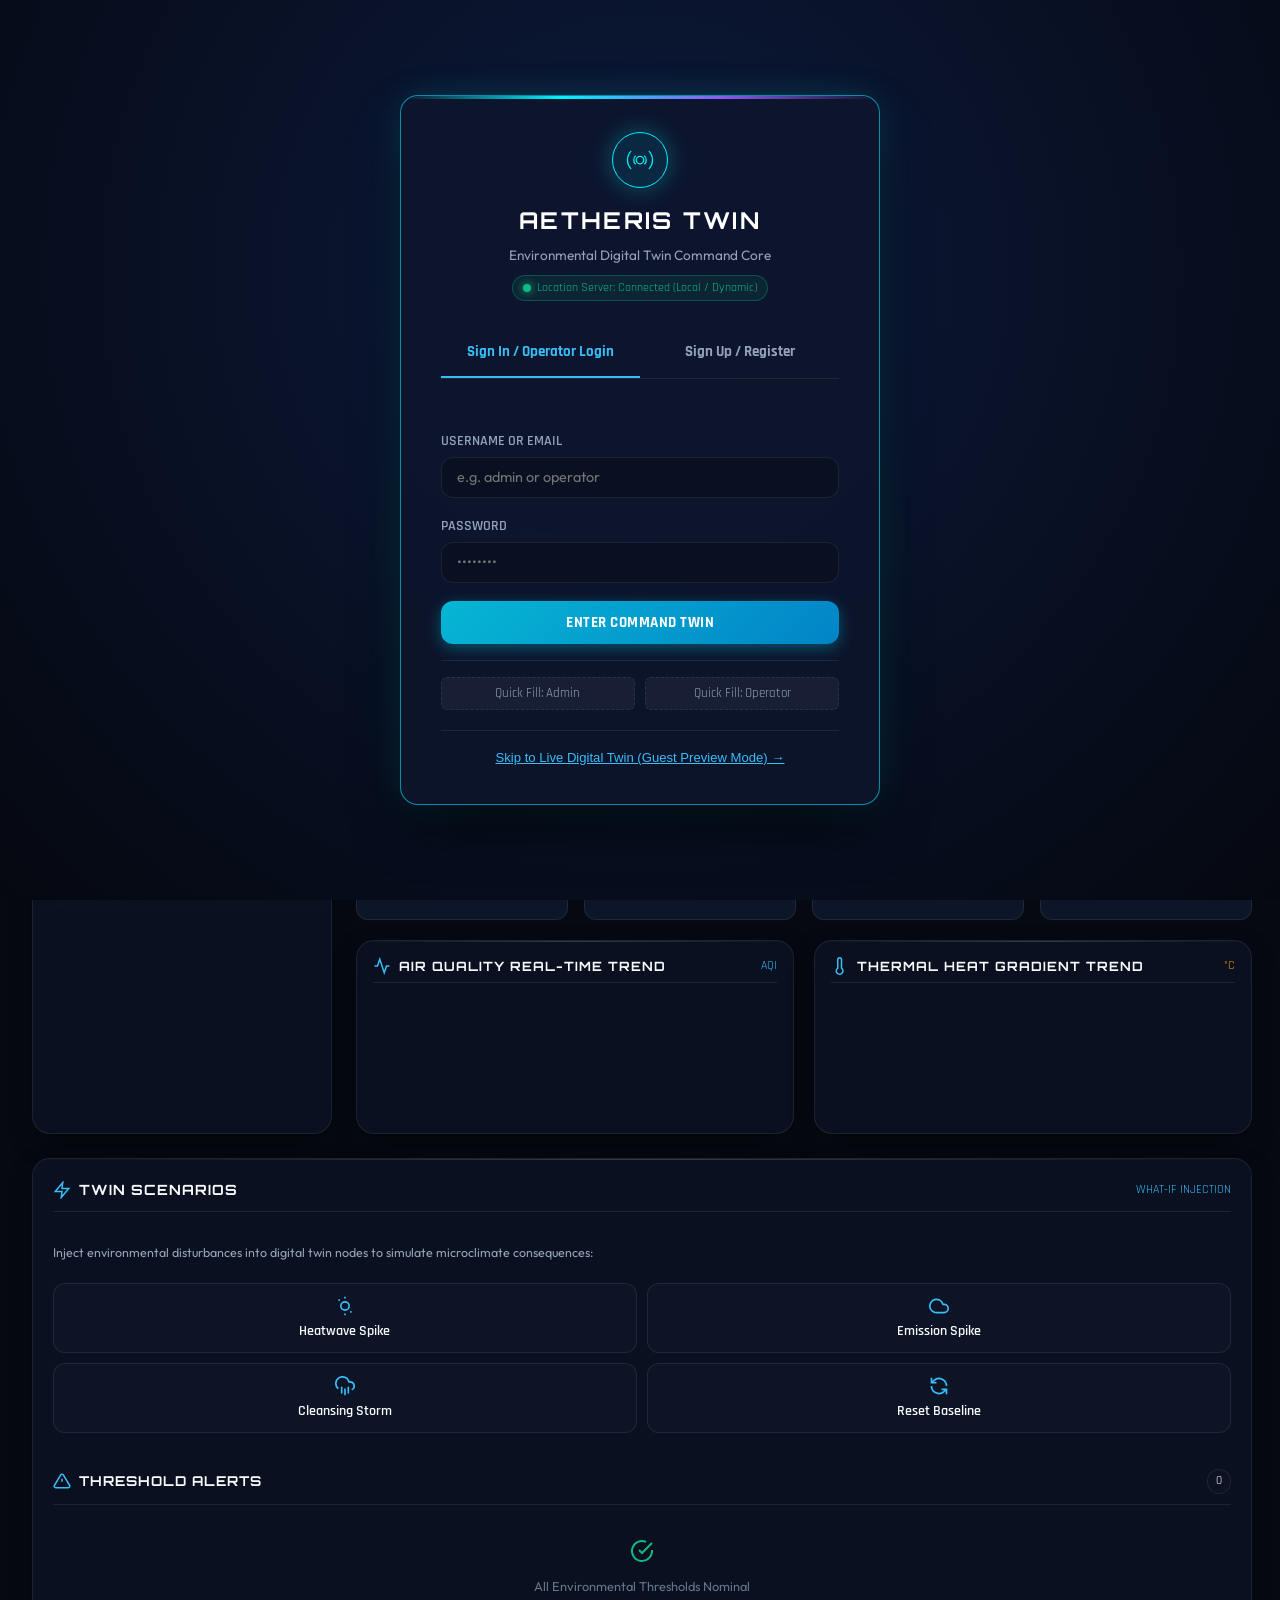
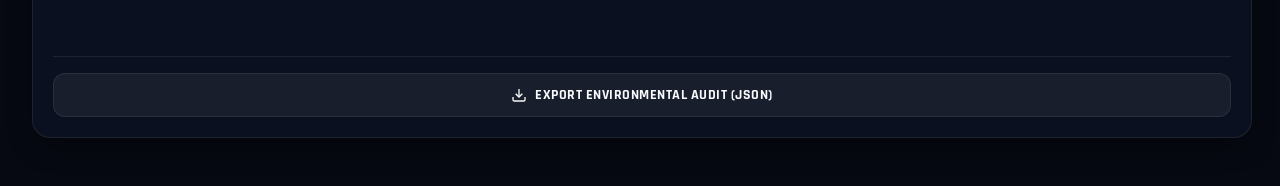
==== commit 8ef062db: "Sync frontend layout and styles from workspace" ====
--- a/frontend/index.html
+++ b/frontend/index.html
@@ -3,8 +3,8 @@
 <head>
   <meta charset="UTF-8">
   <meta name="viewport" content="width=device-width, initial-scale=1.0">
-  <title>AETHERIS - Enterprise Digital Twin & Environmental Intelligence Platform</title>
-  <meta name="description" content="Next-generation SaaS Digital Environment Twin System: Real-time 2.5D atmospheric simulation, citizen-friendly health intelligence, GPS IoT pairing, and ESG compliance.">
+  <title>AETHERIS - Digital Environment Twin System</title>
+  <meta name="description" content="Next-generation real-time Digital Environment Twin System with IoT sensor telemetry, geospatial device pairing, and hazard simulations.">
   
   <!-- CSS Stylesheet -->
   <link rel="stylesheet" href="css/style.css">
@@ -15,8 +15,104 @@
 <body>
 
   <!-- ==========================================================
-       TOP APP HEADER & UNIVERSAL PRODUCT NAVIGATION BAR
+       FIRST PANEL: LOGIN & SIGN IN COMMAND GATEWAY OVERLAY
        ========================================================== -->
+  <div class="first-panel-gateway" id="firstPanelGateway">
+    <div class="first-panel-card">
+      <div class="first-panel-header">
+        <div class="first-panel-logo">
+          <svg viewBox="0 0 24 24">
+            <circle cx="12" cy="12" r="3"></circle>
+            <path d="M19.07 4.93a10 10 0 0 1 0 14.14M4.93 4.93a10 10 0 0 0 0 14.14"></path>
+            <path d="M15.54 8.46a5 5 0 0 1 0 7.08M8.46 8.46a5 5 0 0 0 0 7.08"></path>
+          </svg>
+        </div>
+        <h1 class="first-panel-title">AETHERIS TWIN</h1>
+        <p class="first-panel-subtitle">Environmental Digital Twin Command Core</p>
+        <div class="server-connection-tag" id="firstPanelServerTag">
+          <span class="pulse-indicator"></span>
+          <span id="firstPanelServerLabel">Location Server: Connected (Local / Dynamic)</span>
+        </div>
+      </div>
+
+      <!-- Sign In / Sign Up Tabs -->
+      <div class="auth-tab-row" style="margin-bottom:1.25rem;">
+        <div class="auth-tab active" id="firstTabLogin">Sign In / Operator Login</div>
+        <div class="auth-tab" id="firstTabRegister">Sign Up / Register</div>
+      </div>
+
+      <!-- Feedback / Error Message -->
+      <div id="firstAuthErrorMsg" style="color:var(--rose); font-size:0.82rem; margin-bottom:1rem; min-height:16px;"></div>
+
+      <!-- Login Form in First Panel -->
+      <form id="firstFormLogin">
+        <div class="form-group">
+          <label class="form-label">Username or Email</label>
+          <input type="text" class="form-control" id="firstLoginUsername" placeholder="e.g. admin or operator" required autocomplete="username">
+        </div>
+        <div class="form-group">
+          <label class="form-label">Password</label>
+          <input type="password" class="form-control" id="firstLoginPassword" placeholder="••••••••" required autocomplete="current-password">
+        </div>
+        <button type="submit" class="btn-full primary" style="padding:0.75rem; font-size:0.95rem;">Enter Command Twin</button>
+
+        <!-- 1-Click Demo Credentials -->
+        <div class="demo-credentials-row" style="margin-top:1rem;">
+          <button type="button" class="btn-demo" id="btnFirstDemoAdmin">Quick Fill: Admin</button>
+          <button type="button" class="btn-demo" id="btnFirstDemoOperator">Quick Fill: Operator</button>
+        </div>
+      </form>
+
+      <!-- Register Form in First Panel -->
+      <form id="firstFormRegister" style="display:none;">
+        <div class="form-group">
+          <label class="form-label">Full Name</label>
+          <input type="text" class="form-control" id="firstRegFullName" placeholder="e.g. Dr. A. Sharma" required>
+        </div>
+        <div class="form-group">
+          <label class="form-label">Username</label>
+          <input type="text" class="form-control" id="firstRegUsername" placeholder="sharma_env" required autocomplete="username">
+        </div>
+        <div class="form-group">
+          <label class="form-label">Email Address</label>
+          <input type="email" class="form-control" id="firstRegEmail" placeholder="sharma@twin.env" required autocomplete="email">
+        </div>
+        <div class="form-group">
+          <label class="form-label">Password (min 6 characters)</label>
+          <input type="password" class="form-control" id="firstRegPassword" placeholder="••••••••" required minlength="6" autocomplete="new-password">
+        </div>
+        <div class="form-group">
+          <label class="form-label">Assigned State / Region</label>
+          <select class="form-control" id="firstRegState">
+            <option value="Delhi NCR">Delhi NCR</option>
+            <option value="Maharashtra">Maharashtra (Mumbai / Pune)</option>
+            <option value="Karnataka">Karnataka (Bengaluru)</option>
+            <option value="Tamil Nadu">Tamil Nadu (Chennai)</option>
+            <option value="Uttar Pradesh">Uttar Pradesh (Noida / Kanpur)</option>
+            <option value="Gujarat">Gujarat (Ahmedabad)</option>
+          </select>
+        </div>
+        <div class="form-group">
+          <label class="form-label">System Role</label>
+          <select class="form-control" id="firstRegRole">
+            <option value="OPERATOR">Environmental Operator</option>
+            <option value="RESEARCHER">Atmospheric Researcher</option>
+            <option value="ADMIN">System Administrator</option>
+          </select>
+        </div>
+        <button type="submit" class="btn-full primary" style="padding:0.75rem;">Create Account & Authorize</button>
+      </form>
+
+      <!-- Guest Explorer Option -->
+      <div style="margin-top:1.25rem; text-align:center; padding-top:1rem; border-top:1px solid var(--border-subtle);">
+        <button type="button" id="btnExploreGuest" style="background:transparent; border:none; color:var(--cyan-bright); font-size:0.82rem; cursor:pointer; text-decoration:underline;">
+          Skip to Live Digital Twin (Guest Preview Mode) →
+        </button>
+      </div>
+    </div>
+  </div>
+
+  <!-- Top Cyber Command Header -->
   <header class="app-header">
     <div class="brand-section">
       <div class="brand-logo-ring">
@@ -28,67 +124,31 @@
       </div>
       <div class="brand-title">
         AETHERIS TWIN
-        <span class="sub">EARTH INTELLIGENCE PLATFORM</span>
+        <span class="sub">ENVIRONMENTAL DIGITAL TWIN CORE</span>
       </div>
     </div>
 
-    <!-- Product View Switcher Navigation Bar -->
-    <nav class="view-switcher-bar" id="viewSwitcherNav">
-      <button class="view-switcher-btn active" data-view-target="landing" title="SaaS Product Showcase & Platform Capabilities">
-        <svg width="15" height="15" viewBox="0 0 24 24" fill="none" stroke="currentColor" stroke-width="2">
-          <circle cx="12" cy="12" r="10"></circle>
-          <line x1="2" y1="12" x2="22" y2="12"></line>
-          <path d="M12 2a15.3 15.3 0 0 1 4 10 15.3 15.3 0 0 1-4 10 15.3 15.3 0 0 1-4-10 15.3 15.3 0 0 1 4-10z"></path>
-        </svg>
-        <span>Product Showcase</span>
-      </button>
-
-      <button class="view-switcher-btn" data-view-target="citizen" title="Streamlined Citizen & Business Friendly Dashboard">
-        <svg width="15" height="15" viewBox="0 0 24 24" fill="none" stroke="currentColor" stroke-width="2">
-          <path d="M11 20A7 7 0 0 1 9.8 6.1C15.5 5 17 4.48 19 2c1 2 2 4.18 2 8 0 5.5-4.78 10-10 10Z"></path>
-          <path d="M2 21c0-3 1.85-5.36 5.08-6C9.5 14.52 12 13 13 12"></path>
-        </svg>
-        <span>Citizen & Business View</span>
-      </button>
-
-      <button class="view-switcher-btn" data-view-target="advanced" title="Advanced 2.5D Digital Twin Physics Simulation Core">
-        <svg width="15" height="15" viewBox="0 0 24 24" fill="none" stroke="currentColor" stroke-width="2">
-          <polygon points="13 2 3 14 12 14 11 22 21 10 12 10 13 2"></polygon>
-        </svg>
-        <span>Advanced Twin Core</span>
-      </button>
-    </nav>
-
-    <!-- Header Actions (Tour, Report, Location Pairing, Server & Auth) -->
+    <!-- Live Telemetry Quick Strip -->
+    <div class="header-telemetry-strip">
+      <div class="strip-pill">
+        <span class="pulse-indicator"></span>
+        <span>TELEMETRY STREAM: <strong style="color:var(--emerald);">LIVE (3s)</strong></span>
+      </div>
+      <div class="strip-pill">
+        <span id="stripAvgAqi">SYSTEM AQI: 116</span>
+      </div>
+      <div class="strip-pill">
+        <span style="color:var(--cyan-bright);">NODES ACTIVE: <strong>5</strong></span>
+      </div>
+    </div>
+
+    <!-- Header Actions (Location Pairing, Server Status & Auth) -->
     <div class="header-actions">
-      <!-- Guided Tour Button -->
-      <button class="server-status-pill" id="btnHeaderTour" title="Take an interactive guided walkthrough of the product">
-        <svg width="14" height="14" viewBox="0 0 24 24" fill="none" stroke="currentColor" stroke-width="2">
-          <circle cx="12" cy="12" r="10"></circle>
-          <polygon points="16.24 7.76 14.12 14.12 7.76 16.24 9.88 9.88 16.24 7.76"></polygon>
-        </svg>
-        <span>Guided Tour</span>
-      </button>
-
-      <!-- Executive Audit Report Generator Button -->
-      <button class="server-status-pill" id="btnHeaderReport" title="Generate Executive Environmental Summary Audit Report (Print / PDF)">
-        <svg width="14" height="14" viewBox="0 0 24 24" fill="none" stroke="currentColor" stroke-width="2">
-          <path d="M14 2H6a2 2 0 0 0-2 2v16a2 2 0 0 0 2 2h12a2 2 0 0 0 2-2V8z"></path>
-          <polyline points="14 2 14 8 20 8"></polyline>
-          <line x1="16" y1="13" x2="8" y2="13"></line>
-          <line x1="16" y1="17" x2="8" y2="17"></line>
-          <polyline points="10 9 9 9 8 9"></polyline>
-        </svg>
-        <span>Export Audit</span>
-      </button>
-
-      <!-- Indian Business Subscription Button -->
-      <button class="server-status-pill" id="btnHeaderSubscription" title="बिज़नेस सब्सक्रिप्शन प्लान व GST चालान (INR Pricing & Plans)" style="border-color:rgba(245,158,11,0.5); color:#fef08a; background:rgba(245,158,11,0.1);">
-        <svg width="14" height="14" viewBox="0 0 24 24" fill="none" stroke="currentColor" stroke-width="2">
-          <path d="M12 2v20M17 5H9.5a3.5 3.5 0 0 0 0 7h5a3.5 3.5 0 0 1 0 7H6"></path>
-        </svg>
-        <span>₹ बिज़नेस प्लान्स</span>
-      </button>
+      <!-- Server Location Connection Pill -->
+      <div class="server-status-pill" id="btnServerConfig" title="Click to view/change Location & API Server">
+        <span class="pulse-indicator"></span>
+        <span id="headerServerLabel">Server: Local (9090)</span>
+      </div>
 
       <!-- Location Pairing Badge -->
       <div class="location-badge" id="locationBadge" title="Click to open Location Pairing Radar">
@@ -98,13 +158,7 @@
         <span id="headerLocationLabel">Pair Location (GPS)</span>
       </div>
 
-      <!-- Server Connection Tag -->
-      <div class="server-status-pill" id="btnServerConfig" title="Backend Server: Spring Boot REST API / Dynamic Simulation">
-        <span class="pulse-indicator"></span>
-        <span id="headerServerLabel">Local (9090)</span>
-      </div>
-
-      <!-- User Profile Display Badge -->
+      <!-- User Profile Badge (shown when authenticated) -->
       <div id="headerUserDisplay" style="display:none;"></div>
 
       <!-- Auth Sign In / Logout Button -->
@@ -118,910 +172,8 @@
     </div>
   </header>
 
-
-  <!-- ==========================================================
-       VIEW 1: SAAS PRODUCT SHOWCASE & LANDING PAGE
-       ========================================================== -->
-  <section class="landing-page-container" id="viewProductLanding">
-    
-    <!-- Hero Section -->
-    <div class="hero-section">
-      <div class="hero-badge">
-        <span class="pulse-indicator"></span>
-        <span>AETHERIS 3.0 • NEXT-GEN EARTH INTELLIGENCE PLATFORM</span>
-      </div>
-
-      <h1 class="hero-title">
-        Real-Time Digital Twins for <br>
-        <span class="gradient-text">Planetary & Urban Microclimates</span>
-      </h1>
-
-      <p class="hero-subtitle">
-        Bridge physical IoT sensor telemetry with a high-fidelity 2.5D atmospheric fluid simulation engine. 
-        Empower municipal authorities, industrial operators, and citizens with actionable predictive climate intelligence.
-      </p>
-
-      <!-- Dual Call To Actions -->
-      <div class="hero-cta-group">
-        <button class="btn-hero primary" id="btnHeroLaunchTwin">
-          <svg width="18" height="18" viewBox="0 0 24 24" fill="none" stroke="currentColor" stroke-width="2.5">
-            <polygon points="13 2 3 14 12 14 11 22 21 10 12 10 13 2"></polygon>
-          </svg>
-          Launch Live Digital Twin
-        </button>
-
-        <button class="btn-hero secondary" id="btnHeroLaunchCitizen">
-          <svg width="18" height="18" viewBox="0 0 24 24" fill="none" stroke="currentColor" stroke-width="2.5">
-            <path d="M11 20A7 7 0 0 1 9.8 6.1C15.5 5 17 4.48 19 2c1 2 2 4.18 2 8 0 5.5-4.78 10-10 10Z"></path>
-            <path d="M2 21c0-3 1.85-5.36 5.08-6C9.5 14.52 12 13 13 12"></path>
-          </svg>
-          Open Citizen-Friendly Portal
-        </button>
-
-        <button class="btn-hero outline" id="btnHeroTour">
-          <svg width="18" height="18" viewBox="0 0 24 24" fill="none" stroke="currentColor" stroke-width="2">
-            <circle cx="12" cy="12" r="10"></circle>
-            <polygon points="16.24 7.76 14.12 14.12 7.76 16.24 9.88 9.88 16.24 7.76"></polygon>
-          </svg>
-          Interactive Product Walkthrough
-        </button>
-      </div>
-
-      <!-- Trust Metrics Ribbon -->
-      <div class="hero-metrics-ribbon">
-        <div class="ribbon-item">
-          <div class="ribbon-val">99.98%</div>
-          <div class="ribbon-lbl">Sensor Telemetry Precision</div>
-        </div>
-        <div class="ribbon-item">
-          <div class="ribbon-val">&lt; 10m</div>
-          <div class="ribbon-lbl">Geospatial Proximity Sync</div>
-        </div>
-        <div class="ribbon-item">
-          <div class="ribbon-val">500+</div>
-          <div class="ribbon-lbl">Active Digital Twin Nodes</div>
-        </div>
-        <div class="ribbon-item">
-          <div class="ribbon-val">&lt; 0.5s</div>
-          <div class="ribbon-lbl">Dynamic Hazard Simulation</div>
-        </div>
-      </div>
-
-      <!-- Interactive Mini-Twin Preview Sandbox -->
-      <div class="hero-preview-wrapper">
-        <div class="preview-bar-top">
-          <div class="preview-dots-group">
-            <span class="preview-dot-pill" style="background:#ef4444;"></span>
-            <span class="preview-dot-pill" style="background:#f59e0b;"></span>
-            <span class="preview-dot-pill" style="background:#10b981;"></span>
-          </div>
-          <div style="font-family:var(--font-tech); font-weight:700; font-size:0.85rem; color:var(--cyan-bright); display:flex; align-items:center; gap:0.5rem;">
-            <span class="pulse-indicator"></span>
-            LIVE TELEMETRY PREVIEW • ACTIVE TWIN STREAM
-          </div>
-          <button class="btn-full" onclick="window.TwinApp.productSuite.applyView('advanced', true)" style="background:transparent; border:none; color:var(--text-muted); font-size:0.75rem; cursor:pointer; width:auto;">
-            View Full 2.5D Canvas →
-          </button>
-        </div>
-
-        <!-- Node Switcher Bar inside Preview -->
-        <div class="preview-nodes-bar">
-          <button class="preview-node-btn active" data-station-id="NODE-METRO-01">📍 Metro Central Hub (Urban)</button>
-          <button class="preview-node-btn" data-station-id="NODE-INDUS-02">📍 Industrial Sector 62 (Manufacturing)</button>
-          <button class="preview-node-btn" data-station-id="NODE-FOREST-03">📍 North Ridge Bio-Reserve (Forest)</button>
-          <button class="preview-node-btn" data-station-id="NODE-VALLEY-04">📍 Greenfield Suburban (Residential)</button>
-          <button class="preview-node-btn" data-station-id="NODE-COAST-05">📍 Riverside Coastal Basin (Wetlands)</button>
-        </div>
-
-        <!-- Preview Body -->
-        <div class="preview-body-grid">
-          <div class="preview-left-dial">
-            <div class="preview-circle-wrap">
-              <svg width="110" height="110" viewBox="0 0 100 100">
-                <circle cx="50" cy="50" r="42" stroke="rgba(255,255,255,0.08)" stroke-width="8" fill="none"/>
-                <circle cx="50" cy="50" r="42" stroke="var(--cyan-primary)" stroke-width="8" stroke-dasharray="264" stroke-dashoffset="60" stroke-linecap="round" fill="none"/>
-              </svg>
-              <div class="preview-score-inner">
-                <span style="font-family:var(--font-display); font-size:1.35rem; font-weight:900; color:#fff;" id="previewCleanScore">84/100</span>
-                <span style="font-size:0.65rem; color:var(--cyan-bright); font-family:var(--font-tech); text-transform:uppercase;">CLEAN AIR</span>
-              </div>
-            </div>
-            <div>
-              <div style="font-size:1.1rem; font-weight:700; color:#fff;" id="previewStationName">Metro Central Hub Station</div>
-              <div style="font-size:0.85rem; color:var(--emerald); font-weight:600; margin-top:2px;" id="previewStationStatus">Air Quality Satisfactory</div>
-              <div style="font-size:0.75rem; color:var(--text-muted); margin-top:4px;">Natural microclimate ventilation active • Safe for outdoor activities</div>
-            </div>
-          </div>
-
-          <div class="preview-stats-grid">
-            <div class="preview-stat-card">
-              <div class="preview-stat-val" id="previewStationAqi" style="color:var(--amber);">142</div>
-              <div class="preview-stat-lbl">Air Quality Index (AQI)</div>
-            </div>
-            <div class="preview-stat-card">
-              <div class="preview-stat-val" id="previewStationTemp">29.5°C</div>
-              <div class="preview-stat-lbl">Ambient Temperature</div>
-            </div>
-            <div class="preview-stat-card">
-              <div class="preview-stat-val" id="previewStationHum">48%</div>
-              <div class="preview-stat-lbl">Relative Humidity</div>
-            </div>
-            <div class="preview-stat-card">
-              <div class="preview-stat-val" id="previewStationPm">62.4 µg/m³</div>
-              <div class="preview-stat-lbl">PM2.5 Fine Particles</div>
-            </div>
-          </div>
-        </div>
-      </div>
-    </div>
-
-    <!-- Feature Pillars Section -->
-    <div class="section-wrapper">
-      <div class="section-header">
-        <span class="section-tag">Core Product Architecture</span>
-        <h2 class="section-title">Built for Mission-Critical Earth Intelligence</h2>
-        <p class="section-subtitle">
-          Engineered from the ground up to synthesize high-frequency IoT sensor telemetry, geospatial mapping, 
-          and physics-informed particulate fluid dynamics into a unified operational command twin.
-        </p>
-      </div>
-
-      <div class="features-grid">
-        <div class="feature-card">
-          <div class="feature-icon-box">
-            <svg width="24" height="24" viewBox="0 0 24 24" fill="none" stroke="currentColor" stroke-width="2">
-              <path d="M12 2v2M12 20v2M4.93 4.93l1.41 1.41M17.66 17.66l1.41 1.41M2 12h2M20 12h2M6.34 17.66l-1.41 1.41M19.07 4.93l-1.41 1.41"></path>
-            </svg>
-          </div>
-          <h3 class="feature-card-title">2.5D Atmospheric Fluid Simulation</h3>
-          <p class="feature-card-desc">
-            HTML5 Canvas particle physics computing real-time vector wind currents, particulate PM2.5/PM10 dispersion plumes, and thermal heatwave gradients across topographic elevation models.
-          </p>
-        </div>
-
-        <div class="feature-card">
-          <div class="feature-icon-box">
-            <svg width="24" height="24" viewBox="0 0 24 24" fill="none" stroke="currentColor" stroke-width="2">
-              <polygon points="3 11 22 2 13 21 11 13 3 11"></polygon>
-            </svg>
-          </div>
-          <h3 class="feature-card-title">Sub-10m GPS Geodesic Radar Sync</h3>
-          <p class="feature-card-desc">
-            Instantly computes Haversine distance and compass bearing between user devices and active monitoring stations, rendering a live geodesic laser connection directly onto the digital twin terrain.
-          </p>
-        </div>
-
-        <div class="feature-card">
-          <div class="feature-icon-box">
-            <svg width="24" height="24" viewBox="0 0 24 24" fill="none" stroke="currentColor" stroke-width="2">
-              <polygon points="13 2 3 14 12 14 11 22 21 10 12 10 13 2"></polygon>
-            </svg>
-          </div>
-          <h3 class="feature-card-title">AI 'What-If' Hazard Injection</h3>
-          <p class="feature-card-desc">
-            Simulate extreme climate events on the fly: thermal heatwave spikes, industrial chemical emission leaks, and rainstorm cleansing to proactively stress-test municipal and industrial resilience plans.
-          </p>
-        </div>
-
-        <div class="feature-card">
-          <div class="feature-icon-box">
-            <svg width="24" height="24" viewBox="0 0 24 24" fill="none" stroke="currentColor" stroke-width="2">
-              <path d="M14 2H6a2 2 0 0 0-2 2v16a2 2 0 0 0 2 2h12a2 2 0 0 0 2-2V8z"></path>
-              <polyline points="14 2 14 8 20 8"></polyline>
-              <line x1="16" y1="13" x2="8" y2="13"></line>
-              <line x1="16" y1="17" x2="8" y2="17"></line>
-            </svg>
-          </div>
-          <h3 class="feature-card-title">Automated ESG & Compliance Auditing</h3>
-          <p class="feature-card-desc">
-            1-Click generation of formal Environmental Audit summaries certified for EPA, CPCB, and ISO 14001:2015 regulatory compliance, complete with exportable print/PDF formats and JSON telemetry streams.
-          </p>
-        </div>
-      </div>
-    </div>
-
-    <!-- Industry Use Cases Tabs Section -->
-    <div class="section-wrapper">
-      <div class="section-header">
-        <span class="section-tag">Target Solutions</span>
-        <h2 class="section-title">Designed for Diverse Operational Ecosystems</h2>
-        <p class="section-subtitle">
-          From metropolitan city halls to petrochemical complexes and public school districts, AETHERIS adapts to provide contextual climate intelligence.
-        </p>
-      </div>
-
-      <div class="use-cases-card">
-        <div class="use-case-tabs">
-          <button class="use-case-tab active" data-case="municipal">🏙️ Smart Municipalities</button>
-          <button class="use-case-tab" data-case="industry">🏭 Heavy Industry & Manufacturing</button>
-          <button class="use-case-tab" data-case="health">🌳 Eco-Reserves & Public Health</button>
-          <button class="use-case-tab" data-case="realestate">🏢 Corporate Campuses & ESG</button>
-        </div>
-
-        <!-- Municipal Content -->
-        <div class="use-case-content active" data-case-content="municipal">
-          <div>
-            <h3 style="font-family:var(--font-tech); font-size:1.5rem; font-weight:700; color:#fff; margin-bottom:0.75rem;">
-              Hyperlocal Urban Microclimate Governance
-            </h3>
-            <p style="color:var(--text-muted); line-height:1.6; font-size:0.95rem;">
-              Empower city leaders and traffic control authorities to pinpoint localized smog hotspots, model the impact of vehicular restrictions, and issue real-time citizen health alerts before air quality degrades.
-            </p>
-            <ul class="use-case-list">
-              <li>
-                <svg width="18" height="18" viewBox="0 0 24 24" fill="none" stroke-width="2"><polyline points="20 6 9 17 4 12"></polyline></svg>
-                Traffic emission corridor tracking and congestion heatmaps
-              </li>
-              <li>
-                <svg width="18" height="18" viewBox="0 0 24 24" fill="none" stroke-width="2"><polyline points="20 6 9 17 4 12"></polyline></svg>
-                Automated school recess air advisories and vulnerable citizen alerts
-              </li>
-              <li>
-                <svg width="18" height="18" viewBox="0 0 24 24" fill="none" stroke-width="2"><polyline points="20 6 9 17 4 12"></polyline></svg>
-                Urban Heat Island (UHI) mitigation through vegetation modeling
-              </li>
-            </ul>
-            <button class="btn-header primary" onclick="window.TwinApp.productSuite.applyView('citizen', true)">
-              Explore Municipal Dashboard →
-            </button>
-          </div>
-          <div style="background:rgba(255,255,255,0.03); border:1px solid var(--border-subtle); border-radius:var(--radius-md); padding:1.75rem; text-align:center;">
-            <div style="font-size:3rem; margin-bottom:0.5rem;">🏙️</div>
-            <div style="font-family:var(--font-display); font-size:1.25rem; font-weight:700; color:var(--cyan-bright);">Metropolitan Air Shield</div>
-            <div style="font-size:0.85rem; color:var(--text-muted); margin-top:0.5rem;">
-              Deployed across municipal command centers to maintain EPA National Ambient Air Quality standards.
-            </div>
-          </div>
-        </div>
-
-        <!-- Industry Content -->
-        <div class="use-case-content" data-case-content="industry">
-          <div>
-            <h3 style="font-family:var(--font-tech); font-size:1.5rem; font-weight:700; color:#fff; margin-bottom:0.75rem;">
-              Perimeter Emissions & Industrial Scrubbing Automation
-            </h3>
-            <p style="color:var(--text-muted); line-height:1.6; font-size:0.95rem;">
-              Continuous boundary line monitoring for chemical plants, refineries, and manufacturing hubs. Automatically trigger electrostatic scrubbers when particulate or CO2 concentrations exceed permissible limits.
-            </p>
-            <ul class="use-case-list">
-              <li>
-                <svg width="18" height="18" viewBox="0 0 24 24" fill="none" stroke-width="2"><polyline points="20 6 9 17 4 12"></polyline></svg>
-                Point-source stack and perimeter fence-line gas detection
-              </li>
-              <li>
-                <svg width="18" height="18" viewBox="0 0 24 24" fill="none" stroke-width="2"><polyline points="20 6 9 17 4 12"></polyline></svg>
-                Automated ISO 14001 compliance logging with zero manual paper audit
-              </li>
-              <li>
-                <svg width="18" height="18" viewBox="0 0 24 24" fill="none" stroke-width="2"><polyline points="20 6 9 17 4 12"></polyline></svg>
-                Instant emergency threshold alarms dispatched via webhooks & SMS
-              </li>
-            </ul>
-            <button class="btn-header primary" onclick="window.TwinApp.productSuite.applyView('advanced', true)">
-              Explore Industrial Digital Twin →
-            </button>
-          </div>
-          <div style="background:rgba(255,255,255,0.03); border:1px solid var(--border-subtle); border-radius:var(--radius-md); padding:1.75rem; text-align:center;">
-            <div style="font-size:3rem; margin-bottom:0.5rem;">🏭</div>
-            <div style="font-family:var(--font-display); font-size:1.25rem; font-weight:700; color:var(--amber);">Industrial Emission Guard</div>
-            <div style="font-size:0.85rem; color:var(--text-muted); margin-top:0.5rem;">
-              Continuous automated fence-line particulate tracking with predictive plume dispersion.
-            </div>
-          </div>
-        </div>
-
-        <!-- Health / Eco Content -->
-        <div class="use-case-content" data-case-content="health">
-          <div>
-            <h3 style="font-family:var(--font-tech); font-size:1.5rem; font-weight:700; color:#fff; margin-bottom:0.75rem;">
-              Botanical Bio-Reserves & Ecological Conservation
-            </h3>
-            <p style="color:var(--text-muted); line-height:1.6; font-size:0.95rem;">
-              Protect biodiversity corridors, sensitive botanical gardens, and nature reserves from industrial particulate drift, localized soil dryness, and wildfire smoke accumulation.
-            </p>
-            <ul class="use-case-list">
-              <li>
-                <svg width="18" height="18" viewBox="0 0 24 24" fill="none" stroke-width="2"><polyline points="20 6 9 17 4 12"></polyline></svg>
-                Forest canopy microclimate temperature and humidity saturation curves
-              </li>
-              <li>
-                <svg width="18" height="18" viewBox="0 0 24 24" fill="none" stroke-width="2"><polyline points="20 6 9 17 4 12"></polyline></svg>
-                Wildfire smoke trajectory modeling and particulate early-warning
-              </li>
-              <li>
-                <svg width="18" height="18" viewBox="0 0 24 24" fill="none" stroke-width="2"><polyline points="20 6 9 17 4 12"></polyline></svg>
-                Public visitor comfort and clean air index dissemination
-              </li>
-            </ul>
-            <button class="btn-header primary" onclick="window.TwinApp.productSuite.applyView('citizen', true)">
-              View Botanical Reserve Portal →
-            </button>
-          </div>
-          <div style="background:rgba(255,255,255,0.03); border:1px solid var(--border-subtle); border-radius:var(--radius-md); padding:1.75rem; text-align:center;">
-            <div style="font-size:3rem; margin-bottom:0.5rem;">🌳</div>
-            <div style="font-family:var(--font-display); font-size:1.25rem; font-weight:700; color:var(--emerald);">Bio-Reserve Biosphere</div>
-            <div style="font-size:0.85rem; color:var(--text-muted); margin-top:0.5rem;">
-              Preserving flora and fauna microclimates through continuous canopy telemetry.
-            </div>
-          </div>
-        </div>
-
-        <!-- Real Estate Content -->
-        <div class="use-case-content" data-case-content="realestate">
-          <div>
-            <h3 style="font-family:var(--font-tech); font-size:1.5rem; font-weight:700; color:#fff; margin-bottom:0.75rem;">
-              Smart Corporate Campuses & Real Estate ESG
-            </h3>
-            <p style="color:var(--text-muted); line-height:1.6; font-size:0.95rem;">
-              Synchronize indoor building management systems (BMS) with outdoor ambient conditions. Save up to 23% in HVAC energy consumption with dynamic free-cooling economizer mode.
-            </p>
-            <ul class="use-case-list">
-              <li>
-                <svg width="18" height="18" viewBox="0 0 24 24" fill="none" stroke-width="2"><polyline points="20 6 9 17 4 12"></polyline></svg>
-                Smart economizer synchronization: open air intake during optimal outdoor periods
-              </li>
-              <li>
-                <svg width="18" height="18" viewBox="0 0 24 24" fill="none" stroke-width="2"><polyline points="20 6 9 17 4 12"></polyline></svg>
-                LEED and WELL building standard telemetry verification and tenant displays
-              </li>
-              <li>
-                <svg width="18" height="18" viewBox="0 0 24 24" fill="none" stroke-width="2"><polyline points="20 6 9 17 4 12"></polyline></svg>
-                Tenant wellness scoreboards in office lobbies and digital signage
-              </li>
-            </ul>
-            <button class="btn-header primary" onclick="window.TwinApp.productSuite.applyView('citizen', true)">
-              Explore Corporate Campus View →
-            </button>
-          </div>
-          <div style="background:rgba(255,255,255,0.03); border:1px solid var(--border-subtle); border-radius:var(--radius-md); padding:1.75rem; text-align:center;">
-            <div style="font-size:3rem; margin-bottom:0.5rem;">🏢</div>
-            <div style="font-family:var(--font-display); font-size:1.25rem; font-weight:700; color:var(--violet);">Campus Eco-Efficiency</div>
-            <div style="font-size:0.85rem; color:var(--text-muted); margin-top:0.5rem;">
-              Dynamic HVAC economizer integration and WELL standard environmental compliance.
-            </div>
-          </div>
-        </div>
-      </div>
-    </div>
-
-    <!-- SaaS Pricing Plans Section (Indian Currency / INR) -->
-    <div class="section-wrapper">
-      <div class="section-header">
-        <span class="section-tag">Enterprise & Business Plans</span>
-        <h2 class="section-title">पारदर्शी बिज़नेस सब्सक्रिप्शन प्लान (अधिकतम ₹20,000 सीमा)</h2>
-        <p class="section-subtitle">
-          Designed for Indian MSMEs, industrial parks, IT campuses, hospitals, and smart cities. 
-          Affordable, transparent pricing capped at a strict maximum of ₹20,000/month. All commercial plans include GST invoices eligible for 18% Input Tax Credit (ITC).
-        </p>
-      </div>
-
-      <!-- Billing Toggle Switch -->
-      <div class="billing-toggle-wrapper">
-        <span style="font-size:0.9rem; color:var(--text-muted);">बिलिंग विकल्प (Billing Interval):</span>
-        <div class="billing-switch">
-          <button class="billing-switch-btn" id="btnBillingMonthly">मासिक (Monthly)</button>
-          <button class="billing-switch-btn active" id="btnBillingAnnual">वार्षिक (Annual - Save 20%)</button>
-        </div>
-        <span class="discount-pill">✨ 2 महीने मुफ़्त (2 Months Free)</span>
-      </div>
-
-      <div class="pricing-grid">
-        <!-- Community Tier -->
-        <div class="pricing-card">
-          <div class="pricing-tier-name">Community Open Data (नागरिक व अनुसंधान)</div>
-          <div class="pricing-tier-desc">Ideal for citizens, environmental scholars, universities, and public researchers across India.</div>
-          <div class="pricing-price-box">
-            <span class="pricing-price-num">₹0</span>
-            <span style="color:var(--text-dim); font-size:0.9rem;">/ हमेशा के लिए मुफ़्त (Forever Free)</span>
-          </div>
-          <ul class="pricing-features-list">
-            <li>
-              <svg width="16" height="16" viewBox="0 0 24 24" fill="none" stroke-width="2"><polyline points="20 6 9 17 4 12"></polyline></svg>
-              Up to 5 Public Monitoring Nodes (Delhi NCR, Mumbai, Bengaluru, etc.)
-            </li>
-            <li>
-              <svg width="16" height="16" viewBox="0 0 24 24" fill="none" stroke-width="2"><polyline points="20 6 9 17 4 12"></polyline></svg>
-              Citizen & Business Friendly Clean Air Score Portal
-            </li>
-            <li>
-              <svg width="16" height="16" viewBox="0 0 24 24" fill="none" stroke-width="2"><polyline points="20 6 9 17 4 12"></polyline></svg>
-              GPS Proximity Node Pairing & State-wise Filters
-            </li>
-            <li>
-              <svg width="16" height="16" viewBox="0 0 24 24" fill="none" stroke-width="2"><polyline points="20 6 9 17 4 12"></polyline></svg>
-              24-Hour Time-Series Telemetry History Charts
-            </li>
-            <li>
-              <svg width="16" height="16" viewBox="0 0 24 24" fill="none" stroke-width="2"><polyline points="20 6 9 17 4 12"></polyline></svg>
-              Community Open Environmental REST API
-            </li>
-          </ul>
-          <button class="btn-full" onclick="window.TwinApp.productSuite.applyView('citizen', true)" style="background:rgba(255,255,255,0.06); border:1px solid var(--border-subtle); color:#fff;">
-            निःशुल्क शुरू करें (Get Started Free)
-          </button>
-        </div>
-
-        <!-- Enterprise Pro (Featured) -->
-        <div class="pricing-card featured">
-          <span class="pricing-badge-popular">सर्वश्रेष्ठ मूल्य (MOST POPULAR)</span>
-          <div class="pricing-tier-name">Smart Business Pro (स्मार्ट बिज़नेस प्रो)</div>
-          <div class="pricing-tier-desc">Designed for industrial parks, manufacturing plants, corporate tech corridors, and hospitals.</div>
-          <div class="pricing-price-box">
-            <span class="pricing-price-num" id="priceProVal">₹6,999</span>
-            <span class="price-cycle-label" style="color:var(--cyan-bright); font-size:0.85rem; font-family:var(--font-tech);">/ माह (वार्षिक बिलिंग - 20% बचत)</span>
-          </div>
-          <div style="font-size:0.75rem; color:var(--emerald); margin-top:-0.8rem; margin-bottom:1rem; font-family:var(--font-tech);">
-            + 18% GST (100% Eligible for Input Tax Credit ITC)
-          </div>
-          <ul class="pricing-features-list">
-            <li>
-              <svg width="16" height="16" viewBox="0 0 24 24" fill="none" stroke-width="2"><polyline points="20 6 9 17 4 12"></polyline></svg>
-              Up to 50 Dedicated Industrial & Campus IoT Sensor Nodes
-            </li>
-            <li>
-              <svg width="16" height="16" viewBox="0 0 24 24" fill="none" stroke-width="2"><polyline points="20 6 9 17 4 12"></polyline></svg>
-              Interactive 2.5D Canvas Terrain & Particle Plume Physics
-            </li>
-            <li>
-              <svg width="16" height="16" viewBox="0 0 24 24" fill="none" stroke-width="2"><polyline points="20 6 9 17 4 12"></polyline></svg>
-              AI 'What-If' Hazard Injection Simulator (Spikes & Storms)
-            </li>
-            <li>
-              <svg width="16" height="16" viewBox="0 0 24 24" fill="none" stroke-width="2"><polyline points="20 6 9 17 4 12"></polyline></svg>
-              CPCB (Central Pollution Control Board) & SPCB Standard Audit Exporter
-            </li>
-            <li>
-              <svg width="16" height="16" viewBox="0 0 24 24" fill="none" stroke-width="2"><polyline points="20 6 9 17 4 12"></polyline></svg>
-              Instant WhatsApp, SMS & Webhook Emergency Alarms
-            </li>
-            <li>
-              <svg width="16" height="16" viewBox="0 0 24 24" fill="none" stroke-width="2"><polyline points="20 6 9 17 4 12"></polyline></svg>
-              Standard 99.9% Uptime SLA with Dedicated Indian Support
-            </li>
-          </ul>
-          <button class="btn-full primary" id="btnSubscribePro" onclick="window.TwinApp.productSuite.openSubscriptionModal('pro')" style="box-shadow:0 0 20px var(--cyan-glow);">
-            14-दिन का निःशुल्क ट्रायल / सदस्यता लें (Subscribe)
-          </button>
-        </div>
-
-        <!-- Metropolis Sovereign Tier -->
-        <div class="pricing-card">
-          <div class="pricing-tier-name">Metropolis Sovereign (स्मार्ट सिटी व सरकार)</div>
-          <div class="pricing-tier-desc">For municipal corporations, state pollution boards, smart city command centers (ICCC), and massive SEZs.</div>
-          <div class="pricing-price-box">
-            <span class="pricing-price-num" id="priceEnterpriseVal">₹15,999</span>
-            <span class="price-cycle-label" style="color:var(--text-dim); font-size:0.85rem; font-family:var(--font-tech);">/ माह (वार्षिक बिलिंग - अधिकतम ₹20,000)</span>
-          </div>
-          <div style="font-size:0.75rem; color:var(--emerald); margin-top:-0.8rem; margin-bottom:1rem; font-family:var(--font-tech);">
-            + 18% GST (Govt / Corporate GeM Portal Billing Available)
-          </div>
-          <ul class="pricing-features-list">
-            <li>
-              <svg width="16" height="16" viewBox="0 0 24 24" fill="none" stroke-width="2"><polyline points="20 6 9 17 4 12"></polyline></svg>
-              Unlimited Sensor Nodes & Custom Municipal Ward GIS Layers
-            </li>
-            <li>
-              <svg width="16" height="16" viewBox="0 0 24 24" fill="none" stroke-width="2"><polyline points="20 6 9 17 4 12"></polyline></svg>
-              On-Premise Sovereign Server Deployment (Spring Boot + MySQL)
-            </li>
-            <li>
-              <svg width="16" height="16" viewBox="0 0 24 24" fill="none" stroke-width="2"><polyline points="20 6 9 17 4 12"></polyline></svg>
-              Air-Gapped Integrated Command & Control Center (ICCC) Integration
-            </li>
-            <li>
-              <svg width="16" height="16" viewBox="0 0 24 24" fill="none" stroke-width="2"><polyline points="20 6 9 17 4 12"></polyline></svg>
-              Dedicated 24/7 Incident War Room & Field Engineer SLA
-            </li>
-            <li>
-              <svg width="16" height="16" viewBox="0 0 24 24" fill="none" stroke-width="2"><polyline points="20 6 9 17 4 12"></polyline></svg>
-              Custom Atmospheric Dispersion AI Model Fine-Tuning
-            </li>
-          </ul>
-          <button class="btn-full" id="btnSubscribeEnterprise" onclick="window.TwinApp.productSuite.openSubscriptionModal('enterprise')" style="background:rgba(255,255,255,0.06); border:1px solid var(--border-subtle); color:#fff;">
-            कॉर्पोरेट / सरकारी सेल्स संपर्क (Subscribe / GeM Order)
-          </button>
-        </div>
-      </div>
-
-      <!-- Indian Payment Methods & GST Compliance Strip -->
-      <div style="margin:2.5rem 0 1.5rem 0; padding:1.25rem; background:rgba(255,255,255,0.02); border:1px solid var(--border-subtle); border-radius:var(--radius-md); display:flex; justify-content:space-between; align-items:center; flex-wrap:wrap; gap:1rem;">
-        <div style="display:flex; align-items:center; gap:0.75rem;">
-          <span style="font-family:var(--font-tech); font-weight:700; color:#fff; font-size:0.95rem;">स्वीकृत भुगतान विधियां (Payment Modes):</span>
-          <span style="font-size:0.82rem; color:var(--cyan-bright); background:rgba(6,182,212,0.1); border:1px solid var(--border-glow); padding:0.2rem 0.5rem; border-radius:4px;">⚡ UPI (GPay, PhonePe, Paytm, BHIM)</span>
-          <span style="font-size:0.82rem; color:var(--text-muted); background:rgba(255,255,255,0.04); border:1px solid var(--border-subtle); padding:0.2rem 0.5rem; border-radius:4px;">🏦 Net Banking (All Indian Banks)</span>
-          <span style="font-size:0.82rem; color:var(--text-muted); background:rgba(255,255,255,0.04); border:1px solid var(--border-subtle); padding:0.2rem 0.5rem; border-radius:4px;">💳 Corporate Cards / NEFT / RTGS</span>
-        </div>
-        <div style="font-size:0.82rem; color:var(--emerald); display:flex; align-items:center; gap:0.4rem; font-weight:600;">
-          <svg width="16" height="16" viewBox="0 0 24 24" fill="none" stroke="currentColor" stroke-width="2"><polyline points="20 6 9 17 4 12"></polyline></svg>
-          18% GST Input Tax Credit (ITC) चालान उपलब्ध
-        </div>
-      </div>
-
-      <!-- Enterprise Compliance & Security Strip -->
-      <div class="compliance-strip">
-        <div class="compliance-badge-item">
-          <svg width="18" height="18" viewBox="0 0 24 24" fill="none" stroke-width="2"><path d="M12 22s8-4 8-10V5l-8-3-8 3v7c0 6 8 10 8 10z"></path></svg>
-          <span>ISO 14001:2015 & CPCB Standard</span>
-        </div>
-        <div class="compliance-badge-item">
-          <svg width="18" height="18" viewBox="0 0 24 24" fill="none" stroke-width="2"><circle cx="12" cy="12" r="10"></circle><polyline points="12 6 12 12 14 14"></polyline></svg>
-          <span>National Ambient Air Quality (NAAQS) Verified</span>
-        </div>
-        <div class="compliance-badge-item">
-          <svg width="18" height="18" viewBox="0 0 24 24" fill="none" stroke-width="2"><rect x="3" y="11" width="18" height="11" rx="2" ry="2"></rect><path d="M7 11V7a5 5 0 0 1 10 0v4"></path></svg>
-          <span>AES-256 Telemetry Encryption</span>
-        </div>
-        <div class="compliance-badge-item">
-          <svg width="18" height="18" viewBox="0 0 24 24" fill="none" stroke-width="2"><polyline points="22 12 18 12 15 21 9 3 6 12 2 12"></polyline></svg>
-          <span>Spring Boot 3.3.5 & MySQL Enterprise</span>
-        </div>
-      </div>
-    </div>
-        <div class="compliance-badge-item">
-          <svg width="18" height="18" viewBox="0 0 24 24" fill="none" stroke-width="2"><path d="M12 22s8-4 8-10V5l-8-3-8 3v7c0 6 8 10 8 10z"></path></svg>
-          <span>ISO 14001:2015 Environmental Standard</span>
-        </div>
-        <div class="compliance-badge-item">
-          <svg width="18" height="18" viewBox="0 0 24 24" fill="none" stroke-width="2"><circle cx="12" cy="12" r="10"></circle><polyline points="12 6 12 12 14 14"></polyline></svg>
-          <span>EPA AirNow Standard Verified</span>
-        </div>
-        <div class="compliance-badge-item">
-          <svg width="18" height="18" viewBox="0 0 24 24" fill="none" stroke-width="2"><rect x="3" y="11" width="18" height="11" rx="2" ry="2"></rect><path d="M7 11V7a5 5 0 0 1 10 0v4"></path></svg>
-          <span>AES-256 Telemetry Encryption</span>
-        </div>
-        <div class="compliance-badge-item">
-          <svg width="18" height="18" viewBox="0 0 24 24" fill="none" stroke-width="2"><polyline points="22 12 18 12 15 21 9 3 6 12 2 12"></polyline></svg>
-          <span>Spring Boot 3.3.5 & MySQL Enterprise</span>
-        </div>
-      </div>
-    </div>
-
-    <!-- Product FAQ Section -->
-    <div class="section-wrapper">
-      <div class="section-header">
-        <span class="section-tag">Frequently Asked Questions</span>
-        <h2 class="section-title">Everything You Need to Know</h2>
-        <p class="section-subtitle">Common questions regarding sensor hardware compatibility, deployment, and data privacy.</p>
-      </div>
-
-      <div class="faq-list">
-        <div class="faq-item open">
-          <div class="faq-question">
-            <span>What hardware sensors can connect to the Digital Twin?</span>
-            <svg class="faq-icon" width="18" height="18" viewBox="0 0 24 24" fill="none" stroke="currentColor" stroke-width="2"><polyline points="6 9 12 15 18 9"></polyline></svg>
-          </div>
-          <div class="faq-answer">
-            AETHERIS supports any IoT environmental hardware that exports REST API, MQTT, or Modbus protocols. Out of the box, it connects with popular optical particulate counters (Plantower PMS5003, Sensirion SPS30), NDIR CO2 sensors (MH-Z19), and calibrated multi-gas telemetry stations.
-          </div>
-        </div>
-
-        <div class="faq-item">
-          <div class="faq-question">
-            <span>How does the GPS Proximity Pairing work?</span>
-            <svg class="faq-icon" width="18" height="18" viewBox="0 0 24 24" fill="none" stroke="currentColor" stroke-width="2"><polyline points="6 9 12 15 18 9"></polyline></svg>
-          </div>
-          <div class="faq-answer">
-            When you allow location permission, the system takes your device coordinates and computes high-precision Haversine geodesic distance and azimuth bearing to every twin station in real time. It pairs you with the closest node and visualizes a laser vector link on the 2.5D radar canvas.
-          </div>
-        </div>
-
-        <div class="faq-item">
-          <div class="faq-question">
-            <span>Can AETHERIS run fully on-premise or offline?</span>
-            <svg class="faq-icon" width="18" height="18" viewBox="0 0 24 24" fill="none" stroke="currentColor" stroke-width="2"><polyline points="6 9 12 15 18 9"></polyline></svg>
-          </div>
-          <div class="faq-answer">
-            Yes. The backend runs on Java Spring Boot and MySQL (with seamless fallback to embedded H2 if database credentials are not configured). The frontend is completely standalone HTML5/Vanilla JS, allowing deployment in completely air-gapped municipal command rooms.
-          </div>
-        </div>
-
-        <div class="faq-item">
-          <div class="faq-question">
-            <span>How are the 'What-If' hazard simulations calculated?</span>
-            <svg class="faq-icon" width="18" height="18" viewBox="0 0 24 24" fill="none" stroke="currentColor" stroke-width="2"><polyline points="6 9 12 15 18 9"></polyline></svg>
-          </div>
-          <div class="faq-answer">
-            Our atmospheric simulation applies Gaussian plume dispersion physics modulated by live wind speed, elevation variance, and thermal buoyancy. Injected scenarios like heatwave spikes or industrial emissions simulate cascading effects across neighboring nodes.
-          </div>
-        </div>
-      </div>
-    </div>
-
-    <!-- Landing Page Modern Footer -->
-    <footer class="landing-footer">
-      <div style="display:flex; align-items:center; gap:0.75rem;">
-        <div class="brand-logo-ring" style="width:28px; height:28px;">
-          <svg viewBox="0 0 24 24" style="width:14px; height:14px;"><circle cx="12" cy="12" r="3"></circle></svg>
-        </div>
-        <span style="font-family:var(--font-tech); font-weight:700; color:#fff; font-size:1rem;">AETHERIS TWIN</span>
-        <span>• Enterprise Environmental Digital Twin</span>
-      </div>
-
-      <div style="display:flex; gap:1.5rem; font-size:0.85rem;">
-        <a href="#viewSwitcherNav" onclick="window.TwinApp.productSuite.applyView('citizen', true)" style="color:var(--cyan-bright); text-decoration:none;">Citizen View</a>
-        <a href="#viewSwitcherNav" onclick="window.TwinApp.productSuite.applyView('advanced', true)" style="color:var(--cyan-bright); text-decoration:none;">Advanced Twin</a>
-        <a href="#btnHeaderReport" onclick="window.TwinApp.productSuite.openExecutiveReport()" style="color:var(--text-muted); text-decoration:none;">Audit Compliance</a>
-      </div>
-
-      <div style="display:flex; align-items:center; gap:0.5rem;">
-        <span class="pulse-indicator"></span>
-        <span>System Status: Fully Operational</span>
-      </div>
-    </footer>
-  </section>
-
-
-  <!-- ==========================================================
-       VIEW 2: STREAMLINED CITIZEN & BUSINESS FRIENDLY DASHBOARD
-       ========================================================== -->
-  <section class="citizen-viewport" id="viewCitizenDashboard">
-    
-    <!-- Top Environmental Health Verdict Banner -->
-    <div class="citizen-verdict-card verdict-good" id="citizenVerdictBanner">
-      <div class="citizen-top-meta-row">
-        <div class="citizen-city-heading">
-          <span class="pulse-indicator"></span>
-          <span id="citizenActiveStationName">Metro Central Hub Station</span>
-          <span class="station-zone-pill" id="citizenActiveZone">URBAN CORE</span>
-        </div>
-        <div style="display:flex; align-items:center; gap:1rem;">
-          <button id="citizenTempUnitToggle" style="background:rgba(255,255,255,0.06); border:1px solid var(--border-subtle); color:var(--cyan-bright); font-family:var(--font-tech); font-weight:bold; padding:0.25rem 0.65rem; border-radius:var(--radius-sm); cursor:pointer;">
-            °C
-          </button>
-          <span style="font-size:0.8rem; color:var(--text-dim); font-family:var(--font-tech);" id="citizenUpdateTime">Updated Just Now</span>
-        </div>
-      </div>
-
-      <div class="citizen-verdict-content">
-        <div class="citizen-verdict-text">
-          <div class="citizen-verdict-title" id="citizenVerdictTitle">
-            🌿 Crisp & Clean Air — Optimal Conditions for All Activities
-          </div>
-          <div class="citizen-verdict-sub" id="citizenVerdictSub">
-            Air purity is at optimal levels today. Safe and recommended for outdoor sports, school recess, jogging, and natural home ventilation.
-          </div>
-        </div>
-
-        <!-- Animated SVG Clean Air Score Gauge Ring -->
-        <div class="citizen-score-ring-wrap">
-          <div class="score-svg-circle">
-            <svg width="96" height="96" viewBox="0 0 100 100">
-              <circle cx="50" cy="50" r="44" stroke="rgba(255,255,255,0.08)" stroke-width="9" fill="none"/>
-              <circle id="citizenScoreCircle" cx="50" cy="50" r="44" stroke="#10b981" stroke-width="9" stroke-dasharray="276.4" stroke-dashoffset="40" stroke-linecap="round" fill="none" style="transition: stroke-dashoffset 0.8s ease, stroke 0.5s ease;"/>
-            </svg>
-            <div class="score-val-center">
-              <span class="score-num" id="citizenScoreVal">85</span>
-              <span class="score-denom">OUT OF 100</span>
-            </div>
-          </div>
-          <div>
-            <div style="font-family:var(--font-tech); font-size:1.15rem; font-weight:700; color:#fff;">CLEAN AIR SCORE</div>
-            <div style="font-size:0.78rem; color:var(--text-muted); margin-top:2px;">Real-Time EPA Weighted Index</div>
-            <div style="font-size:0.75rem; color:var(--cyan-bright); margin-top:4px;">High Environmental Purity</div>
-          </div>
-        </div>
-      </div>
-
-      <!-- Lifestyle Quick Action Chips -->
-      <div class="lifestyle-chips-row">
-        <div class="lifestyle-chip" id="citizenChipRun">
-          <strong>🏃 Outdoor Sports:</strong> Highly Recommended
-        </div>
-        <div class="lifestyle-chip" id="citizenChipVent">
-          <strong>🪟 Room Ventilation:</strong> Open Windows Freely
-        </div>
-        <div class="lifestyle-chip" id="citizenChipUv">
-          <strong>🧴 Sun Protection:</strong> Moderate (SPF 30+)
-        </div>
-        <div class="lifestyle-chip" id="citizenChipQuiet">
-          <strong>🎧 Noise Ambience:</strong> Peaceful (48 dB)
-        </div>
-      </div>
-    </div>
-
-    <!-- Six Key Human-Friendly Metric Cards -->
-    <div class="citizen-kpi-grid">
-      <!-- 1. Air Purity & Breathability -->
-      <div class="citizen-metric-card">
-        <div class="citizen-metric-header">
-          <span class="citizen-metric-title">
-            <svg width="18" height="18" viewBox="0 0 24 24" fill="none" stroke="var(--cyan-bright)" stroke-width="2"><path d="M12 2v2M12 20v2M4.93 4.93l1.41 1.41M17.66 17.66l1.41 1.41M2 12h2M20 12h2M6.34 17.66l-1.41 1.41M19.07 4.93l-1.41 1.41"></path></svg>
-            Air Purity & Breathability
-          </span>
-          <span style="font-size:0.75rem; color:var(--emerald); font-weight:700;">NORMAL</span>
-        </div>
-        <div class="citizen-metric-val" id="citizenValPurity">86% Purity</div>
-        <div class="citizen-metric-sub" id="citizenSubPurity">PM2.5: 28.4 µg/m³ • PM10: 62.0 µg/m³</div>
-      </div>
-
-      <!-- 2. Thermal Comfort & Real-Feel -->
-      <div class="citizen-metric-card">
-        <div class="citizen-metric-header">
-          <span class="citizen-metric-title">
-            <svg width="18" height="18" viewBox="0 0 24 24" fill="none" stroke="var(--amber)" stroke-width="2"><path d="M14 14.76V3.5a2.5 2.5 0 0 0-5 0v11.26a4.5 4.5 0 1 0 5 0z"></path></svg>
-            Thermal Comfort & Real-Feel
-          </span>
-          <span style="font-size:0.75rem; color:var(--cyan-bright); font-weight:700;">COMFORTABLE</span>
-        </div>
-        <div class="citizen-metric-val" id="citizenValTemp">28.5°C</div>
-        <div class="citizen-metric-sub" id="citizenSubTemp">Humidity: 48% • Mild temperature, zero heat stress</div>
-      </div>
-
-      <!-- 3. Solar UV Exposure -->
-      <div class="citizen-metric-card">
-        <div class="citizen-metric-header">
-          <span class="citizen-metric-title">
-            <svg width="18" height="18" viewBox="0 0 24 24" fill="none" stroke="var(--amber)" stroke-width="2"><circle cx="12" cy="12" r="5"></circle><line x1="12" y1="1" x2="12" y2="3"></line><line x1="12" y1="21" x2="12" y2="23"></line><line x1="4.22" y1="4.22" x2="5.64" y2="5.64"></line><line x1="18.36" y1="18.36" x2="19.78" y2="19.78"></line><line x1="1" y1="12" x2="3" y2="12"></line><line x1="21" y1="12" x2="23" y2="12"></line></svg>
-            Solar UV Exposure
-          </span>
-          <span style="font-size:0.75rem; color:var(--amber); font-weight:700;">MODERATE</span>
-        </div>
-        <div class="citizen-metric-val" id="citizenValUv">UV 5.8</div>
-        <div class="citizen-metric-sub" id="citizenSubUv">Wear sunglasses & light sunscreen during midday peaks</div>
-      </div>
-
-      <!-- 4. Natural Breeze & Dispersion -->
-      <div class="citizen-metric-card">
-        <div class="citizen-metric-header">
-          <span class="citizen-metric-title">
-            <svg width="18" height="18" viewBox="0 0 24 24" fill="none" stroke="var(--cyan-bright)" stroke-width="2"><polyline points="22 12 18 12 15 21 9 3 6 12 2 12"></polyline></svg>
-            Natural Breeze & Fresh Air
-          </span>
-          <span style="font-size:0.75rem; color:var(--emerald); font-weight:700;">ACTIVE</span>
-        </div>
-        <div class="citizen-metric-val" id="citizenValWind">7.2 km/h NW</div>
-        <div class="citizen-metric-sub" id="citizenSubWind">Gentle continuous breeze assisting natural ventilation</div>
-      </div>
-
-      <!-- 5. Acoustic Serenity Level -->
-      <div class="citizen-metric-card">
-        <div class="citizen-metric-header">
-          <span class="citizen-metric-title">
-            <svg width="18" height="18" viewBox="0 0 24 24" fill="none" stroke="var(--violet)" stroke-width="2"><polygon points="11 5 6 9 2 9 2 15 6 15 11 19 11 5"></polygon><path d="M15.54 8.46a5 5 0 0 1 0 7.08"></path></svg>
-            Acoustic Serenity Level
-          </span>
-          <span style="font-size:0.75rem; color:var(--emerald); font-weight:700;">TRANQUIL</span>
-        </div>
-        <div class="citizen-metric-val" id="citizenValNoise">52 dB</div>
-        <div class="citizen-metric-sub" id="citizenSubNoise">Comfortable residential ambiance, safe for quiet study</div>
-      </div>
-
-      <!-- 6. Carbon & Air Freshness -->
-      <div class="citizen-metric-card">
-        <div class="citizen-metric-header">
-          <span class="citizen-metric-title">
-            <svg width="18" height="18" viewBox="0 0 24 24" fill="none" stroke="var(--emerald)" stroke-width="2"><path d="M3 15h18M3 9h18"></path></svg>
-            Atmospheric Freshness (CO2)
-          </span>
-          <span style="font-size:0.75rem; color:var(--emerald); font-weight:700;">OPTIMAL</span>
-        </div>
-        <div class="citizen-metric-val" id="citizenValFresh">425 ppm</div>
-        <div class="citizen-metric-sub" id="citizenSubFresh">Outdoor mountain-fresh baseline oxygenation level</div>
-      </div>
-    </div>
-
-    <!-- 24-Hour Environmental History Trends (Citizen View) -->
-    <div style="display:grid; grid-template-columns:repeat(auto-fit, minmax(320px, 1fr)); gap:1.25rem; margin-bottom:2rem;">
-      <div class="citizen-metric-card" style="padding:1.25rem;">
-        <div class="citizen-metric-header" style="margin-bottom:0.5rem;">
-          <span class="citizen-metric-title">
-            <svg width="18" height="18" viewBox="0 0 24 24" fill="none" stroke="var(--cyan-bright)" stroke-width="2"><polyline points="22 12 18 12 15 21 9 3 6 12 2 12"></polyline></svg>
-            Air Quality Index (AQI) 24h Trend
-          </span>
-          <span style="font-size:0.75rem; color:var(--cyan-bright); font-family:var(--font-tech); font-weight:700;">AQI HISTORY</span>
-        </div>
-        <canvas id="chartAqiHistoryCitizen" style="width:100%; height:130px;"></canvas>
-      </div>
-
-      <div class="citizen-metric-card" style="padding:1.25rem;">
-        <div class="citizen-metric-header" style="margin-bottom:0.5rem;">
-          <span class="citizen-metric-title">
-            <svg width="18" height="18" viewBox="0 0 24 24" fill="none" stroke="var(--amber)" stroke-width="2"><path d="M14 14.76V3.5a2.5 2.5 0 0 0-5 0v11.26a4.5 4.5 0 1 0 5 0z"></path></svg>
-            Thermal Comfort & Temperature Drift
-          </span>
-          <span style="font-size:0.75rem; color:var(--amber); font-family:var(--font-tech); font-weight:700;">°C HISTORY</span>
-        </div>
-        <canvas id="chartTempHistoryCitizen" style="width:100%; height:130px;"></canvas>
-      </div>
-    </div>
-
-    <!-- Daily Actionable Recommendations Panel -->
-    <div class="citizen-recs-grid">
-      <!-- Citizen & Family Recommendations -->
-      <div class="citizen-rec-box">
-        <div class="citizen-rec-title">
-          <svg width="20" height="20" viewBox="0 0 24 24" fill="none" stroke="var(--cyan-bright)" stroke-width="2">
-            <path d="M17 21v-2a4 4 0 0 0-4-4H5a4 4 0 0 0-4 4v2"></path>
-            <circle cx="9" cy="7" r="4"></circle>
-            <path d="M23 21v-2a4 4 0 0 0-3-3.87"></path>
-            <path d="M16 3.13a4 4 0 0 1 0 7.75"></path>
-          </svg>
-          For Citizens, Families & Schools
-        </div>
-        <ul class="citizen-rec-items">
-          <li>
-            <svg width="16" height="16" viewBox="0 0 24 24" fill="none" stroke-width="2"><polyline points="20 6 9 17 4 12"></polyline></svg>
-            <span><strong>Jogging & Cycling:</strong> Excellent conditions throughout morning and early evening windows.</span>
-          </li>
-          <li>
-            <svg width="16" height="16" viewBox="0 0 24 24" fill="none" stroke-width="2"><polyline points="20 6 9 17 4 12"></polyline></svg>
-            <span><strong>School Recess:</strong> Full outdoor playground activities recommended without restriction.</span>
-          </li>
-          <li>
-            <svg width="16" height="16" viewBox="0 0 24 24" fill="none" stroke-width="2"><polyline points="20 6 9 17 4 12"></polyline></svg>
-            <span><strong>Home Ventilation:</strong> Safe to open windows for cross-breeze airflow to flush indoor stale air.</span>
-          </li>
-        </ul>
-      </div>
-
-      <!-- Facility & Business Recommendations -->
-      <div class="citizen-rec-box">
-        <div class="citizen-rec-title">
-          <svg width="20" height="20" viewBox="0 0 24 24" fill="none" stroke="var(--emerald)" stroke-width="2">
-            <rect x="2" y="7" width="20" height="14" rx="2" ry="2"></rect>
-            <path d="M16 21V5a2 2 0 0 0-2-2h-4a2 2 0 0 0-2 2v16"></path>
-          </svg>
-          For Facility, Building & Business Managers
-        </div>
-        <ul class="citizen-rec-items">
-          <li>
-            <svg width="16" height="16" viewBox="0 0 24 24" fill="none" stroke-width="2"><polyline points="20 6 9 17 4 12"></polyline></svg>
-            <span><strong>HVAC Economizer Mode:</strong> Engage fresh air dampers to reduce AC compressor load and save energy.</span>
-          </li>
-          <li>
-            <svg width="16" height="16" viewBox="0 0 24 24" fill="none" stroke-width="2"><polyline points="20 6 9 17 4 12"></polyline></svg>
-            <span><strong>Outdoor Dining & Events:</strong> Patio dining and campus events are strongly supported by weather metrics.</span>
-          </li>
-          <li>
-            <svg width="16" height="16" viewBox="0 0 24 24" fill="none" stroke-width="2"><polyline points="20 6 9 17 4 12"></polyline></svg>
-            <span><strong>Compliance Summary:</strong> Telemetry meets all local municipality ambient air quality guidelines.</span>
-          </li>
-        </ul>
-      </div>
-    </div>
-
-    <!-- Visual Station / City Explorer Grid -->
-    <div class="citizen-stations-section">
-      <div style="display:flex; justify-content:space-between; align-items:center; margin-bottom:1.25rem;">
-        <div>
-          <h3 style="font-family:var(--font-tech); font-size:1.35rem; font-weight:700; color:#fff;">
-            Explore Other Monitoring Zones
-          </h3>
-          <p style="font-size:0.85rem; color:var(--text-muted);">
-            Switch stations to check microclimates across urban, industrial, and botanical sectors.
-          </p>
-        </div>
-        <button class="btn-full" id="btnCitizenExport" style="width:auto; padding:0.45rem 1rem; background:rgba(6,182,212,0.12); border:1px solid var(--border-glow); color:var(--cyan-bright); font-size:0.85rem;">
-          📄 Download Executive Summary
-        </button>
-      </div>
-
-      <div class="citizen-station-grid" id="citizenStationGrid">
-        <!-- Rendered dynamically by product.js -->
-      </div>
-    </div>
-
-    <!-- Callout Banner: Switch to 2.5D Digital Twin -->
-    <div class="switch-twin-banner">
-      <div>
-        <div style="font-family:var(--font-tech); font-size:1.35rem; font-weight:700; color:#fff;">
-          Ready for In-Depth 2.5D Atmospheric Simulation?
-        </div>
-        <div style="color:var(--text-muted); font-size:0.9rem; margin-top:0.25rem;">
-          Access particle dispersion flow, thermal heatmap gradients, radar range sweeps, and 'What-If' hazard injection.
-        </div>
-      </div>
-      <button class="btn-hero primary" id="btnCitizenToAdvanced" style="padding:0.65rem 1.4rem; font-size:0.95rem;">
-        ⚡ Open Advanced Twin Core
-      </button>
-    </div>
-  </section>
-
-
-  <!-- ==========================================================
-       VIEW 3: ADVANCED DIGITAL TWIN ENGINEERING CORE
-       ========================================================== -->
-  <main class="main-viewport" id="viewAdvancedTwin" style="display:none;">
+  <!-- Main Grid Viewport -->
+  <main class="main-viewport">
 
     <!-- Left Column: Monitoring Stations & Sensor Cluster -->
     <aside class="glass-panel panel-sidebar-left">
@@ -1059,6 +211,7 @@
 
       <!-- Interactive Stations List -->
       <div class="station-list-group" id="stationListGroup">
+        <!-- Rendered dynamically by app.js -->
         <div style="text-align:center; padding:2rem; color:var(--text-dim);">Loading nodes...</div>
       </div>
 
@@ -1136,6 +289,7 @@
 
       <!-- Telemetry KPI Gauges Grid -->
       <div class="telemetry-kpi-grid">
+        
         <!-- AQI Card -->
         <div class="kpi-card" id="cardAqi">
           <div class="kpi-header">
@@ -1251,6 +405,7 @@
 
       <!-- Time-Series Graphs Grid -->
       <div style="display:grid; grid-template-columns:1fr 1fr; gap:1.25rem;">
+        <!-- AQI History Chart -->
         <div class="glass-panel" style="padding:1rem;">
           <div class="panel-header" style="margin-bottom:0.5rem; padding-bottom:0.4rem;">
             <h3 class="panel-title" style="font-size:0.8rem;">
@@ -1264,6 +419,7 @@
           <canvas id="chartAqiHistory" style="width:100%; height:120px;"></canvas>
         </div>
 
+        <!-- Temperature Trend Chart -->
         <div class="glass-panel" style="padding:1rem;">
           <div class="panel-header" style="margin-bottom:0.5rem; padding-bottom:0.4rem;">
             <h3 class="panel-title" style="font-size:0.8rem;">
@@ -1281,6 +437,8 @@
 
     <!-- Right Column: Simulation Scenarios & Hazard Warnings -->
     <aside class="glass-panel panel-sidebar-right">
+      
+      <!-- Simulation Scenarios Controller -->
       <div class="simulation-panel-content">
         <div class="panel-header">
           <h2 class="panel-title">
@@ -1356,7 +514,7 @@
         </div>
 
         <!-- Audit Export Actions -->
-        <div style="margin-top:1.25rem; padding-top:1rem; border-top:1px solid var(--border-subtle); display:flex; flex-direction:column; gap:0.5rem;">
+        <div style="margin-top:1.25rem; padding-top:1rem; border-top:1px solid var(--border-subtle);">
           <button class="btn-full" id="btnExportReport" style="background:rgba(255,255,255,0.06); border:1px solid var(--border-subtle); color:var(--text-main); font-size:0.85rem;">
             <svg width="16" height="16" viewBox="0 0 24 24" fill="none" stroke="currentColor" stroke-width="2">
               <path d="M21 15v4a2 2 0 0 1-2 2H5a2 2 0 0 1-2-2v-4"></path>
@@ -1365,15 +523,11 @@
             </svg>
             Export Environmental Audit (JSON)
           </button>
-          <button class="btn-full" onclick="window.TwinApp.productSuite.openExecutiveReport()" style="background:rgba(6,182,212,0.12); border:1px solid var(--border-glow); color:var(--cyan-bright); font-size:0.85rem;">
-            📄 View Certified PDF Audit Summary
-          </button>
         </div>
 
       </div>
     </aside>
   </main>
-
 
   <!-- ==========================================================
        MODAL 1: LOCATION PAIRING POPUP ON SCREEN
@@ -1404,13 +558,17 @@
           Sync your physical coordinates via GPS or State selection to pair with the nearest Digital Twin node across local or remote servers.
         </p>
 
+        <!-- Server Compatibility Tag -->
         <div style="font-size:0.75rem; color:var(--cyan-bright); background:rgba(6,182,212,0.1); border:1px solid var(--border-glow); padding:0.25rem 0.6rem; border-radius:var(--radius-full); margin-bottom:1rem; display:inline-block;">
           ⚡ Works on Localhost (9090) & Any Remote Server
         </div>
 
+        <!-- Status message -->
         <div id="locationStatusMsg" style="font-size:0.82rem; margin-bottom:1rem; min-height:18px;"></div>
 
+        <!-- Action Buttons -->
         <div style="display:flex; flex-direction:column; gap:0.75rem;">
+          <!-- GPS Button -->
           <button class="btn-full primary" id="btnRequestGps">
             <svg width="16" height="16" viewBox="0 0 24 24" fill="none" stroke="currentColor" stroke-width="2">
               <circle cx="12" cy="12" r="10"></circle>
@@ -1419,6 +577,7 @@
             Auto-Detect Device Location (GPS / IP)
           </button>
 
+          <!-- State-Wise Quick Pair Option -->
           <div style="background:rgba(255,255,255,0.03); border:1px solid var(--border-subtle); border-radius:var(--radius-sm); padding:0.75rem; text-align:left;">
             <label style="font-size:0.75rem; color:var(--text-muted); text-transform:uppercase; font-family:var(--font-tech); display:block; margin-bottom:0.35rem;">
               State-Wise Location Pairing:
@@ -1449,6 +608,7 @@
             </select>
           </div>
 
+          <!-- Manual Coordinates Input Toggle -->
           <div style="display:flex; justify-content:space-between; align-items:center; margin-top:0.25rem;">
             <button type="button" id="btnToggleManualCoords" style="background:transparent; border:none; color:var(--cyan-bright); font-size:0.78rem; cursor:pointer; text-decoration:underline;">
               + Enter Coordinates Manually
@@ -1458,6 +618,7 @@
             </button>
           </div>
 
+          <!-- Manual Coords Form (hidden by default) -->
           <div id="manualCoordsContainer" style="display:none; grid-template-columns:1fr 1fr auto; gap:0.5rem; margin-top:0.5rem; align-items:center;">
             <input type="number" step="0.0001" id="manualLatInput" placeholder="Latitude" class="form-control" style="font-size:0.8rem; padding:0.35rem 0.5rem;">
             <input type="number" step="0.0001" id="manualLngInput" placeholder="Longitude" class="form-control" style="font-size:0.8rem; padding:0.35rem 0.5rem;">
@@ -1467,7 +628,6 @@
       </div>
     </div>
   </div>
-
 
   <!-- ==========================================================
        MODAL 2: AUTHENTICATION (LOGIN / REGISTER)
@@ -1491,6 +651,7 @@
           <div class="auth-tab" id="tabRegister">Register New User</div>
         </div>
 
+        <!-- Error Feedback Message -->
         <div id="authErrorMsg" style="color:var(--rose); font-size:0.82rem; margin-bottom:1rem; min-height:16px;"></div>
 
         <!-- Login Form -->
@@ -1544,7 +705,6 @@
       </div>
     </div>
   </div>
-
 
   <!-- ==========================================================
        MODAL 3: ADD SENSOR NODE
@@ -1581,7 +741,7 @@
               <option value="COASTAL_BASIN">Coastal Basin (Wetlands)</option>
             </select>
           </div>
-          <div style="grid-template-columns:1fr 1fr; gap:0.75rem; display:grid;">
+          <div style="display:grid; grid-template-columns:1fr 1fr; gap:0.75rem;">
             <div class="form-group">
               <label class="form-label">Latitude</label>
               <input type="number" step="0.0001" class="form-control" id="newStationLat" value="28.5800" required>
@@ -1601,379 +761,7 @@
     </div>
   </div>
 
-
-  <!-- ==========================================================
-       MODAL 4: INTERACTIVE GUIDED PRODUCT TOUR
-       ========================================================== -->
-  <div class="tour-overlay" id="productTourOverlay">
-    <div class="tour-card">
-      <span class="tour-step-badge" id="tourStepBadge">Step 1 of 6 • Welcome</span>
-      <h3 class="tour-title" id="tourStepTitle">Welcome to AETHERIS Earth Twin</h3>
-      <p class="tour-desc" id="tourStepDesc">
-        AETHERIS connects real-time physical IoT weather & air sensors with a live 2.5D predictive atmospheric simulation model.
-      </p>
-
-      <div class="tour-notice-box" id="tourStepNotice">
-        You can toggle between Product Showcase, Citizen View, and the Advanced Twin anytime.
-      </div>
-
-      <div class="tour-actions-row">
-        <div class="tour-dots" id="tourDotsContainer">
-          <!-- Dots rendered dynamically -->
-        </div>
-
-        <div style="display:flex; gap:0.5rem; align-items:center;">
-          <button class="btn-demo" id="tourBtnSkip">Skip Tour</button>
-          <button class="btn-header" id="tourBtnPrev" style="display:none;">Back</button>
-          <button class="btn-header primary" id="tourBtnNext">Next Step →</button>
-          <button class="btn-header primary" id="tourBtnFinish" style="display:none;">Finish Tour 🎉</button>
-        </div>
-      </div>
-    </div>
-  </div>
-
-
-  <!-- ==========================================================
-       MODAL 5: EXECUTIVE ENVIRONMENTAL AUDIT REPORT (PRINT / PDF)
-       ========================================================== -->
-  <div class="modal-backdrop" id="executiveReportModal">
-    <div class="report-modal-window">
-      <div class="modal-header">
-        <h3 class="modal-title">
-          <svg width="18" height="18" viewBox="0 0 24 24" fill="none" stroke="currentColor" stroke-width="2">
-            <path d="M14 2H6a2 2 0 0 0-2 2v16a2 2 0 0 0 2 2h12a2 2 0 0 0 2-2V8z"></path>
-            <polyline points="14 2 14 8 20 8"></polyline>
-          </svg>
-          Certified Environmental Audit Report
-        </h3>
-        <button class="modal-close-btn" id="closeReportModal">&times;</button>
-      </div>
-
-      <div class="report-doc-body">
-        <div class="report-cert-header">
-          <div>
-            <div style="font-family:var(--font-display); font-size:1.3rem; font-weight:900; color:var(--cyan-bright);">
-              AETHERIS ENVIRONMENTAL TELEMETRY AUDIT
-            </div>
-            <div style="font-size:0.8rem; color:var(--text-muted); margin-top:2px;">
-              ISO 14001:2015 & EPA Ambient Air Quality Compliance Certification
-            </div>
-          </div>
-          <div style="text-align:right;">
-            <div style="font-size:0.75rem; color:var(--text-dim);">CERTIFICATE REF</div>
-            <div style="font-family:var(--font-tech); font-weight:700; color:#fff; font-size:0.95rem;">AETH-AUD-2026-X89</div>
-          </div>
-        </div>
-
-        <div style="display:grid; grid-template-columns:1fr 1fr; gap:1rem; font-size:0.85rem; margin-bottom:1.25rem;">
-          <div>
-            <span style="color:var(--text-muted);">Audited Monitoring Station:</span>
-            <div style="font-weight:700; color:#fff;" id="repStationName">Metro Central Hub (NODE-METRO-01)</div>
-          </div>
-          <div>
-            <span style="color:var(--text-muted);">Operating Typology Zone:</span>
-            <div style="font-weight:700; color:var(--cyan-bright);" id="repZone">URBAN CORE</div>
-          </div>
-          <div>
-            <span style="color:var(--text-muted);">Audit Generated Timestamp:</span>
-            <div style="color:var(--text-main);" id="repDate">Mon, 05 Oct 2026 11:20:00 GMT</div>
-          </div>
-          <div>
-            <span style="color:var(--text-muted);">Auditing Officer / Role:</span>
-            <div style="color:var(--text-main);" id="repAuditor">Chief Environmental Operator (Certified)</div>
-          </div>
-        </div>
-
-        <div style="background:rgba(255,255,255,0.03); border:1px solid var(--border-subtle); border-radius:var(--radius-sm); padding:0.75rem 1rem; margin-bottom:1.25rem; font-size:0.85rem;">
-          <span style="color:var(--text-muted);">Geospatial Position:</span>
-          <span style="color:#fff; font-weight:600; margin-left:0.5rem;" id="repCoords">28.6139° N, 77.2090° E • Elevation: 216m</span>
-        </div>
-
-        <div style="margin-bottom:0.75rem; font-family:var(--font-tech); font-weight:700; font-size:1.05rem; color:#fff;">
-          Continuous Telemetry Audit Readings:
-        </div>
-
-        <table class="report-table">
-          <thead>
-            <tr>
-              <th>Environmental Parameter</th>
-              <th>Measured Telemetry</th>
-              <th>National EPA Baseline</th>
-              <th>Compliance State</th>
-            </tr>
-          </thead>
-          <tbody>
-            <tr>
-              <td>Air Quality Index (AQI)</td>
-              <td id="repAqi">142 (Moderate)</td>
-              <td>&le; 100 Permissible</td>
-              <td><span style="color:var(--amber); font-weight:600;">Monitor</span></td>
-            </tr>
-            <tr>
-              <td>PM2.5 Fine Particles</td>
-              <td id="repPm25">62.4 µg/m³</td>
-              <td>&le; 35.0 µg/m³ (24hr avg)</td>
-              <td><span style="color:var(--rose); font-weight:600;">Action Suggested</span></td>
-            </tr>
-            <tr>
-              <td>PM10 Inhalable Particles</td>
-              <td id="repPm10">118.0 µg/m³</td>
-              <td>&le; 150.0 µg/m³</td>
-              <td><span style="color:var(--emerald); font-weight:600;">Compliant</span></td>
-            </tr>
-            <tr>
-              <td>Ambient Temperature</td>
-              <td id="repTemp">29.5 °C</td>
-              <td>Optimal Comfort Band</td>
-              <td><span style="color:var(--emerald); font-weight:600;">Nominal</span></td>
-            </tr>
-            <tr>
-              <td>Relative Humidity</td>
-              <td id="repHum">48.0 %</td>
-              <td>30% - 70% Saturation</td>
-              <td><span style="color:var(--emerald); font-weight:600;">Compliant</span></td>
-            </tr>
-            <tr>
-              <td>Carbon Dioxide (CO2)</td>
-              <td id="repCo2">540 ppm</td>
-              <td>&le; 1,000 ppm Baseline</td>
-              <td><span style="color:var(--emerald); font-weight:600;">Nominal</span></td>
-            </tr>
-            <tr>
-              <td>Acoustic Noise Pressure</td>
-              <td id="repNoise">68.5 dB</td>
-              <td>&le; 75.0 dB (Daytime Urban)</td>
-              <td><span style="color:var(--emerald); font-weight:600;">Compliant</span></td>
-            </tr>
-          </tbody>
-        </table>
-
-        <div style="background:rgba(6,182,212,0.06); border:1px solid var(--border-glow); border-radius:var(--radius-sm); padding:1rem; margin-top:1.25rem;">
-          <div style="font-family:var(--font-tech); font-weight:700; color:var(--cyan-bright); margin-bottom:0.25rem;">
-            AUDITOR CERTIFICATION STATUS:
-          </div>
-          <div id="repStatus" style="font-size:0.85rem; color:#fff;">
-            COMPLIANT (All continuous environmental indicators verified within permissible regulatory tolerances)
-          </div>
-        </div>
-      </div>
-
-      <div class="report-actions-bar" style="padding:1.25rem 2.5rem; background:rgba(7,11,24,0.95); border-top:1px solid var(--border-subtle); display:flex; justify-content:space-between; align-items:center;">
-        <span style="font-size:0.78rem; color:var(--text-dim);">AETHERIS Digital Environment Twin • Cryptographically Verified Stream</span>
-        <div style="display:flex; gap:0.75rem;">
-          <button class="btn-demo" id="btnReportJson">Download JSON Audit</button>
-          <button class="btn-header primary" id="btnReportPrint">🖨️ Print / Save PDF</button>
-        </div>
-      </div>
-    </div>
-  </div>
-
-
-  <!-- ==========================================================
-       INDIAN BUSINESS SUBSCRIPTION & GST BILLING MODAL
-       ========================================================== -->
-  <div class="modal-overlay" id="businessSubscriptionModal">
-    <div class="sub-modal-window">
-      <div class="modal-header">
-        <div>
-          <div style="font-size:0.75rem; color:var(--amber); font-family:var(--font-tech); font-weight:700; display:flex; align-items:center; gap:0.4rem;">
-            <span>🇮🇳 BHARAT ENTERPRISE & INDUSTRIAL SAAS</span>
-            <span style="background:rgba(245,158,11,0.15); border:1px solid var(--amber); padding:1px 6px; border-radius:4px; font-size:0.65rem;">18% GST ITC ELIGIBLE</span>
-          </div>
-          <div class="modal-title" style="margin-top:2px;">AETHERIS बिज़नेस सब्सक्रिप्शन व टैक्स चालान</div>
-        </div>
-        <button class="modal-close-btn" id="closeSubscriptionModal">&times;</button>
-      </div>
-
-      <!-- Checkout Form View -->
-      <div class="sub-modal-body" id="subCheckoutFormView">
-        <!-- Left Side: Config & Company Details -->
-        <div>
-          <div style="font-family:var(--font-tech); font-weight:700; font-size:0.95rem; color:#fff; margin-bottom:0.75rem; display:flex; align-items:center; gap:0.5rem;">
-            <span>1. प्लान व बिलिंग चक्र चुनें (Choose Plan)</span>
-          </div>
-
-          <div class="sub-plan-selector-grid">
-            <div class="sub-plan-opt active" id="subOptPro" data-sub-plan="pro">
-              <span class="sub-plan-badge">सर्वाधिक लोकप्रिय</span>
-              <div style="font-weight:700; color:#fff; font-size:0.95rem;">Smart Business Pro</div>
-              <div style="font-size:0.75rem; color:var(--text-muted); margin-top:2px;">Up to 50 IoT nodes • 2.5D Canvas</div>
-              <div style="font-size:1.15rem; font-weight:800; color:var(--cyan-bright); margin-top:0.5rem;" id="subOptProPrice">₹6,999/माह</div>
-            </div>
-
-            <div class="sub-plan-opt" id="subOptEnterprise" data-sub-plan="enterprise">
-              <div style="font-weight:700; color:#fff; font-size:0.95rem;">Metropolis Sovereign</div>
-              <div style="font-size:0.75rem; color:var(--text-muted); margin-top:2px;">Unlimited nodes • On-Prem / GeM</div>
-              <div style="font-size:1.15rem; font-weight:800; color:var(--amber); margin-top:0.5rem;" id="subOptEntPrice">₹15,999/माह (अधिकतम ₹20,000)</div>
-            </div>
-          </div>
-
-          <!-- Billing Frequency for Modal -->
-          <div class="billing-toggle-wrapper" style="margin-bottom:1.25rem; justify-content:flex-start;">
-            <div class="billing-switch">
-              <button class="billing-switch-btn" id="subModalBillingMonthly">मासिक (Monthly)</button>
-              <button class="billing-switch-btn active" id="subModalBillingAnnual">वार्षिक (Annual - 20% छूट)</button>
-            </div>
-          </div>
-
-          <!-- Company & GST Details -->
-          <div style="font-family:var(--font-tech); font-weight:700; font-size:0.95rem; color:#fff; margin:1rem 0 0.75rem 0;">
-            2. भारतीय व्यावसायिक विवरण (Business & GST Details)
-          </div>
-
-          <div class="sub-form-group">
-            <label for="subCompanyName">कंपनी / संस्थान का नाम (Company / Facility Name)</label>
-            <input type="text" id="subCompanyName" class="sub-form-input" placeholder="e.g. Tata Steel Ltd / DLF CyberPark / Apollo Hospitals" value="EcoSmart Industrial Park Ltd">
-          </div>
-
-          <div style="display:grid; grid-template-columns:1fr 1fr; gap:0.75rem;">
-            <div class="sub-form-group">
-              <label for="subStateSelect">राज्य / केंद्र शासित प्रदेश (State)</label>
-              <select id="subStateSelect" class="sub-form-select">
-                <option value="27-MH" selected>Maharashtra [27]</option>
-                <option value="07-DL">Delhi NCR [07]</option>
-                <option value="29-KA">Karnataka [29]</option>
-                <option value="33-TN">Tamil Nadu [33]</option>
-                <option value="36-TG">Telangana [36]</option>
-                <option value="24-GJ">Gujarat [24]</option>
-                <option value="09-UP">Uttar Pradesh [09]</option>
-                <option value="19-WB">West Bengal [19]</option>
-                <option value="03-PB">Punjab [03]</option>
-                <option value="08-RJ">Rajasthan [08]</option>
-              </select>
-            </div>
-
-            <div class="sub-form-group">
-              <label for="subGstinInput">GSTIN नंबर (15-Digit GST Number)</label>
-              <input type="text" id="subGstinInput" class="sub-form-input" placeholder="27AAACE1234F1Z5" value="27AAACT2727Q1ZB" maxlength="15">
-            </div>
-          </div>
-
-          <!-- Payment Mode Selection -->
-          <div style="font-family:var(--font-tech); font-weight:700; font-size:0.95rem; color:#fff; margin:1.25rem 0 0.75rem 0;">
-            3. भुगतान माध्यम (Select Payment Mode)
-          </div>
-
-          <div class="sub-payment-tabs">
-            <button class="sub-payment-tab-btn active" data-sub-pay="upi">
-              ⚡ UPI (GPay/PhonePe)
-            </button>
-            <button class="sub-payment-tab-btn" data-sub-pay="netbanking">
-              🏦 Net Banking (SBI/HDFC)
-            </button>
-            <button class="sub-payment-tab-btn" data-sub-pay="card">
-              💳 Business Cards
-            </button>
-            <button class="sub-payment-tab-btn" data-sub-pay="gem">
-              🏛️ GeM / NEFT Challan
-            </button>
-          </div>
-
-          <!-- Dynamic Payment Details Box -->
-          <div id="subPaymentContent" style="background:rgba(255,255,255,0.02); border:1px solid var(--border-subtle); border-radius:var(--radius-sm); padding:1rem;">
-            <!-- Rendered dynamically by JS -->
-          </div>
-        </div>
-
-        <!-- Right Side: Live GST Tax Calculation & Confirmation -->
-        <div>
-          <div class="sub-invoice-card">
-            <div style="font-family:var(--font-tech); font-weight:700; font-size:1rem; color:#fff; border-bottom:1px solid var(--border-subtle); padding-bottom:0.75rem; margin-bottom:0.75rem; display:flex; justify-content:space-between; align-items:center;">
-              <span>टैक्स इनवॉइस सारांश (Invoice Summary)</span>
-              <span style="font-size:0.75rem; color:var(--cyan-bright); font-family:var(--font-mono);">SAC: 998313</span>
-            </div>
-
-            <div class="sub-inv-row">
-              <span id="subInvPlanLabel">Smart Business Pro (वार्षिक)</span>
-              <span id="subInvBasePrice">₹1,79,988</span>
-            </div>
-
-            <div class="sub-inv-row" id="subInvDiscountRow">
-              <span style="color:var(--emerald);">वार्षिक छूट (20% Savings)</span>
-              <span style="color:var(--emerald);">- ₹44,997</span>
-            </div>
-
-            <div class="sub-inv-row">
-              <span>कर योग्य मूल्य (Taxable Amount)</span>
-              <span id="subInvTaxableAmount" style="color:#fff; font-weight:600;">₹1,79,988</span>
-            </div>
-
-            <div class="sub-inv-row" id="subInvCgstRow">
-              <span>केंद्रीय GST (CGST @ 9%)</span>
-              <span id="subInvCgstVal">₹16,198.92</span>
-            </div>
-
-            <div class="sub-inv-row" id="subInvSgstRow">
-              <span>राज्य GST (SGST @ 9%)</span>
-              <span id="subInvSgstVal">₹16,198.92</span>
-            </div>
-
-            <div class="sub-inv-row" id="subInvIgstRow" style="display:none;">
-              <span>एकीकृत GST (IGST @ 18%)</span>
-              <span id="subInvIgstVal">₹32,397.84</span>
-            </div>
-
-            <div class="sub-inv-row total">
-              <span>कुल देय राशि (Total Payable)</span>
-              <span id="subInvTotalVal" style="color:var(--cyan-bright);">₹2,12,385.84</span>
-            </div>
-
-            <div class="sub-itc-callout">
-              <svg width="20" height="20" viewBox="0 0 24 24" fill="none" stroke="currentColor" stroke-width="2" style="flex-shrink:0;">
-                <path d="M22 11.08V12a10 10 0 1 1-5.93-9.14"></path>
-                <polyline points="22 4 12 14.01 9 11.01"></polyline>
-              </svg>
-              <div>
-                <strong>100% ITC इनपुट टैक्स क्रेडिट:</strong> आपकी कंपनी को पूरे <span id="subInvItcVal">₹32,398</span> का क्रेडिट GSTR-3B में वापस मिलेगा। वास्तविक शुद्ध लागत केवल <span id="subInvNetCost">₹1,79,988</span> होगी।
-              </div>
-            </div>
-
-            <button class="btn-full primary" id="btnCompleteSubscription" style="margin-top:1rem; padding:0.9rem; font-size:1rem; font-weight:700; box-shadow:0 0 20px var(--cyan-glow);">
-              ✓ सदस्यता सक्रिय करें व GST इनवॉइस प्राप्त करें
-            </button>
-
-            <div style="font-size:0.75rem; color:var(--text-dim); text-align:center; margin-top:0.75rem;">
-              🔒 256-Bit SSL Encrpyted • ISO 14001 Compliant • RBI / NPCI Verified
-            </div>
-          </div>
-        </div>
-      </div>
-
-      <!-- Success View (Hidden until payment completes) -->
-      <div id="subSuccessView" style="display:none; padding:3rem 2rem; text-align:center;">
-        <div style="font-size:3.5rem; margin-bottom:1rem;">🎉</div>
-        <h2 style="font-family:var(--font-display); font-size:1.75rem; font-weight:800; color:#fff; margin-bottom:0.5rem;">
-          सदस्यता सफलतापूर्वक सक्रिय हो गई! (Subscription Activated)
-        </h2>
-        <p style="color:var(--text-muted); font-size:0.95rem; max-width:550px; margin:0 auto 1.5rem auto;">
-          आपका एंटरप्राइज़ डिजिटल ट्विन नोड्स आवंटन और CPCB कंप्लायंस इंजन सक्रिय कर दिया गया है। GST टैक्स चालान जनरेट हो गया है।
-        </p>
-
-        <div style="max-width:500px; margin:0 auto 2rem auto; background:rgba(6,182,212,0.08); border:1px solid var(--border-glow); border-radius:var(--radius-md); padding:1.25rem; text-align:left;">
-          <div style="display:flex; justify-content:space-between; margin-bottom:0.5rem; font-size:0.85rem;">
-            <span style="color:var(--text-muted);">टैक्स इनवॉइस नंबर (Invoice No):</span>
-            <span style="color:#fff; font-weight:700; font-family:var(--font-mono);" id="subSuccessInvNo">INV-AETH-2026-IN8842</span>
-          </div>
-          <div style="display:flex; justify-content:space-between; margin-bottom:0.5rem; font-size:0.85rem;">
-            <span style="color:var(--text-muted);">लाइसेंस की (Enterprise Key):</span>
-            <span style="color:var(--cyan-bright); font-weight:700; font-family:var(--font-mono);" id="subSuccessKey">AETH-PRO-IN-2026-LIVE</span>
-          </div>
-          <div style="display:flex; justify-content:space-between; font-size:0.85rem;">
-            <span style="color:var(--text-muted);">सक्रिय नोड्स कोटा:</span>
-            <span style="color:var(--emerald); font-weight:700;" id="subSuccessQuota">50 Dedicated Sensor Nodes (Active)</span>
-          </div>
-        </div>
-
-        <div style="display:flex; justify-content:center; gap:1rem; flex-wrap:wrap;">
-          <button class="btn-demo" id="btnDownloadGstInvoice">🖨️ GST टैक्स चालान डाउनलोड करें</button>
-          <button class="btn-header primary" id="btnLaunchSubscribedTwin">🚀 लाइव डिजिटल ट्विन लॉन्च करें</button>
-        </div>
-      </div>
-    </div>
-  </div>
-
-
-  <!-- Toast Notification Container -->
+  <!-- Toast Container -->
   <div class="toast-container" id="toastContainer"></div>
 
   <!-- Scripts -->
@@ -1981,7 +769,6 @@
   <script src="js/charts.js"></script>
   <script src="js/location.js"></script>
   <script src="js/auth.js"></script>
-  <script src="js/product.js"></script>
   <script src="js/app.js"></script>
 </body>
 </html>
--- a/frontend/css/style.css
+++ b/frontend/css/style.css
@@ -1011,12 +1011,12 @@
    FIRST PANEL: LOGIN & SIGN IN COMMAND GATEWAY OVERLAY
    ========================================================== */
 .first-panel-gateway {
-  display: none !important;
   position: fixed;
   inset: 0;
   z-index: 3000;
   background: radial-gradient(circle at 50% 30%, rgba(13, 27, 62, 0.95) 0%, rgba(5, 8, 16, 0.98) 100%);
   backdrop-filter: blur(24px);
+  display: flex;
   align-items: center;
   justify-content: center;
   padding: 1.5rem;
@@ -1183,1470 +1183,3 @@
   background: rgba(6, 182, 212, 0.1);
 }
 
-/* ==========================================================
-   UNIVERSAL VIEW SWITCHER & PRODUCT HEADER NAVIGATION
-   ========================================================== */
-.view-switcher-bar {
-  display: flex;
-  align-items: center;
-  background: rgba(10, 16, 32, 0.85);
-  border: 1px solid var(--border-glow);
-  border-radius: var(--radius-full);
-  padding: 0.2rem;
-  box-shadow: 0 4px 20px rgba(0, 0, 0, 0.4), inset 0 0 10px rgba(0, 242, 254, 0.05);
-  gap: 0.2rem;
-}
-
-.view-switcher-btn {
-  display: flex;
-  align-items: center;
-  gap: 0.45rem;
-  padding: 0.38rem 0.85rem;
-  border-radius: var(--radius-full);
-  border: none;
-  background: transparent;
-  color: var(--text-muted);
-  font-family: var(--font-tech);
-  font-size: 0.88rem;
-  font-weight: 600;
-  cursor: pointer;
-  transition: all 0.25s cubic-bezier(0.16, 1, 0.3, 1);
-  white-space: nowrap;
-}
-
-.view-switcher-btn:hover {
-  color: #fff;
-  background: rgba(255, 255, 255, 0.06);
-}
-
-.view-switcher-btn.active {
-  color: #060911;
-  background: linear-gradient(135deg, var(--cyan-primary), #38bdf8);
-  box-shadow: 0 0 16px var(--cyan-glow);
-  font-weight: 700;
-}
-
-.view-switcher-btn.active svg {
-  stroke: #060911;
-}
-
-.landing-header-mode {
-  border-bottom: 1px solid var(--border-subtle);
-  background: rgba(6, 9, 17, 0.85);
-  backdrop-filter: blur(20px);
-}
-
-/* ==========================================================
-   SAAS PRODUCT SHOWCASE & LANDING PAGE
-   ========================================================== */
-.landing-page-container {
-  display: block;
-  max-width: 1280px;
-  margin: 0 auto;
-  padding: 2rem 1.5rem 5rem 1.5rem;
-}
-
-/* Hero Section */
-.hero-section {
-  padding: 3.5rem 0 4.5rem 0;
-  text-align: center;
-  position: relative;
-}
-
-.hero-badge {
-  display: inline-flex;
-  align-items: center;
-  gap: 0.5rem;
-  background: rgba(6, 182, 212, 0.1);
-  border: 1px solid var(--border-glow);
-  padding: 0.35rem 1rem;
-  border-radius: var(--radius-full);
-  color: var(--cyan-bright);
-  font-family: var(--font-tech);
-  font-size: 0.85rem;
-  font-weight: 700;
-  letter-spacing: 0.05em;
-  text-transform: uppercase;
-  margin-bottom: 1.5rem;
-  box-shadow: 0 0 20px -5px var(--cyan-glow);
-  animation: pulse-glow 3s infinite alternate;
-}
-
-@keyframes pulse-glow {
-  0% { box-shadow: 0 0 10px -5px var(--cyan-glow); }
-  100% { box-shadow: 0 0 25px 2px var(--cyan-glow); }
-}
-
-.hero-title {
-  font-family: var(--font-display);
-  font-size: clamp(2.2rem, 5vw, 3.8rem);
-  font-weight: 900;
-  line-height: 1.15;
-  letter-spacing: -0.02em;
-  margin-bottom: 1.25rem;
-  color: #fff;
-}
-
-.hero-title .gradient-text {
-  background: linear-gradient(135deg, #fff 20%, var(--cyan-primary) 70%, #8b5cf6 100%);
-  -webkit-background-clip: text;
-  -webkit-text-fill-color: transparent;
-}
-
-.hero-subtitle {
-  font-size: clamp(1rem, 1.8vw, 1.25rem);
-  color: var(--text-muted);
-  max-width: 820px;
-  margin: 0 auto 2.25rem auto;
-  line-height: 1.6;
-}
-
-.hero-cta-group {
-  display: flex;
-  justify-content: center;
-  gap: 1rem;
-  flex-wrap: wrap;
-  margin-bottom: 3.5rem;
-}
-
-.btn-hero {
-  display: inline-flex;
-  align-items: center;
-  gap: 0.6rem;
-  padding: 0.85rem 1.75rem;
-  border-radius: var(--radius-full);
-  font-family: var(--font-tech);
-  font-size: 1.05rem;
-  font-weight: 700;
-  letter-spacing: 0.03em;
-  cursor: pointer;
-  transition: all 0.3s cubic-bezier(0.16, 1, 0.3, 1);
-  text-decoration: none;
-}
-
-.btn-hero.primary {
-  background: linear-gradient(135deg, var(--cyan-primary), #0284c7);
-  color: #060911;
-  border: 1px solid var(--cyan-bright);
-  box-shadow: 0 10px 30px -5px var(--cyan-glow);
-}
-
-.btn-hero.primary:hover {
-  transform: translateY(-2px);
-  box-shadow: 0 15px 40px -2px var(--cyan-glow);
-}
-
-.btn-hero.secondary {
-  background: rgba(16, 185, 129, 0.12);
-  color: var(--emerald);
-  border: 1px solid rgba(16, 185, 129, 0.4);
-}
-
-.btn-hero.secondary:hover {
-  background: rgba(16, 185, 129, 0.22);
-  border-color: var(--emerald);
-  transform: translateY(-2px);
-}
-
-.btn-hero.outline {
-  background: rgba(255, 255, 255, 0.05);
-  color: #fff;
-  border: 1px solid var(--border-subtle);
-}
-
-.btn-hero.outline:hover {
-  background: rgba(255, 255, 255, 0.1);
-  border-color: var(--cyan-bright);
-  transform: translateY(-2px);
-}
-
-/* Trust Metrics Ribbon */
-.hero-metrics-ribbon {
-  display: grid;
-  grid-template-columns: repeat(auto-fit, minmax(200px, 1fr));
-  gap: 1.5rem;
-  max-width: 1000px;
-  margin: 0 auto 4rem auto;
-  padding: 1.5rem;
-  background: rgba(14, 22, 44, 0.6);
-  border: 1px solid var(--border-subtle);
-  border-radius: var(--radius-lg);
-  backdrop-filter: blur(16px);
-}
-
-.ribbon-item {
-  text-align: center;
-}
-
-.ribbon-val {
-  font-family: var(--font-display);
-  font-size: 1.8rem;
-  font-weight: 800;
-  color: var(--cyan-bright);
-  line-height: 1.2;
-}
-
-.ribbon-lbl {
-  font-size: 0.8rem;
-  color: var(--text-muted);
-  text-transform: uppercase;
-  font-family: var(--font-tech);
-  letter-spacing: 0.05em;
-  margin-top: 0.25rem;
-}
-
-/* Interactive Preview Sandbox Widget */
-.hero-preview-wrapper {
-  max-width: 1080px;
-  margin: 0 auto;
-  background: rgba(12, 18, 36, 0.85);
-  border: 1px solid var(--border-glow);
-  border-radius: var(--radius-lg);
-  box-shadow: 0 30px 80px -20px rgba(0, 0, 0, 0.9), 0 0 50px -10px var(--cyan-glow);
-  overflow: hidden;
-  position: relative;
-}
-
-.preview-bar-top {
-  display: flex;
-  justify-content: space-between;
-  align-items: center;
-  padding: 0.75rem 1.25rem;
-  background: rgba(7, 11, 24, 0.95);
-  border-bottom: 1px solid var(--border-subtle);
-}
-
-.preview-dots-group {
-  display: flex;
-  gap: 6px;
-}
-
-.preview-dot-pill {
-  width: 10px;
-  height: 10px;
-  border-radius: 50%;
-}
-
-.preview-nodes-bar {
-  display: flex;
-  gap: 0.5rem;
-  overflow-x: auto;
-  padding: 0.75rem 1.25rem;
-  background: rgba(10, 15, 30, 0.6);
-  border-bottom: 1px solid var(--border-subtle);
-}
-
-.preview-node-btn {
-  background: rgba(255, 255, 255, 0.05);
-  border: 1px solid var(--border-subtle);
-  color: var(--text-muted);
-  border-radius: var(--radius-sm);
-  padding: 0.35rem 0.75rem;
-  font-family: var(--font-tech);
-  font-size: 0.82rem;
-  cursor: pointer;
-  transition: all 0.2s;
-  white-space: nowrap;
-}
-
-.preview-node-btn:hover {
-  color: #fff;
-  border-color: var(--cyan-bright);
-}
-
-.preview-node-btn.active {
-  background: rgba(6, 182, 212, 0.15);
-  border-color: var(--cyan-bright);
-  color: var(--cyan-bright);
-  font-weight: 700;
-}
-
-.preview-body-grid {
-  display: grid;
-  grid-template-columns: 1fr 1fr;
-  padding: 2rem;
-  gap: 2rem;
-  align-items: center;
-}
-
-@media (max-width: 768px) {
-  .preview-body-grid {
-    grid-template-columns: 1fr;
-  }
-}
-
-.preview-left-dial {
-  display: flex;
-  align-items: center;
-  gap: 1.5rem;
-  background: rgba(255, 255, 255, 0.02);
-  border: 1px solid var(--border-subtle);
-  border-radius: var(--radius-md);
-  padding: 1.5rem;
-}
-
-.preview-circle-wrap {
-  position: relative;
-  width: 110px;
-  height: 110px;
-  flex-shrink: 0;
-}
-
-.preview-circle-wrap svg {
-  transform: rotate(-9deg);
-}
-
-.preview-score-inner {
-  position: absolute;
-  inset: 0;
-  display: flex;
-  flex-direction: column;
-  align-items: center;
-  justify-content: center;
-}
-
-.preview-stats-grid {
-  display: grid;
-  grid-template-columns: 1fr 1fr;
-  gap: 1rem;
-}
-
-.preview-stat-card {
-  background: rgba(255, 255, 255, 0.03);
-  border: 1px solid var(--border-subtle);
-  border-radius: var(--radius-sm);
-  padding: 1rem;
-}
-
-.preview-stat-val {
-  font-size: 1.35rem;
-  font-weight: 700;
-  font-family: var(--font-tech);
-  color: #fff;
-}
-
-.preview-stat-lbl {
-  font-size: 0.75rem;
-  color: var(--text-dim);
-  text-transform: uppercase;
-  margin-top: 0.2rem;
-}
-
-/* Feature Pillars Section */
-.section-wrapper {
-  padding: 4.5rem 0;
-}
-
-.section-header {
-  text-align: center;
-  max-width: 750px;
-  margin: 0 auto 3rem auto;
-}
-
-.section-tag {
-  color: var(--cyan-bright);
-  font-family: var(--font-tech);
-  font-size: 0.85rem;
-  font-weight: 700;
-  text-transform: uppercase;
-  letter-spacing: 0.1em;
-  margin-bottom: 0.5rem;
-  display: block;
-}
-
-.section-title {
-  font-family: var(--font-display);
-  font-size: clamp(1.8rem, 3vw, 2.5rem);
-  font-weight: 800;
-  color: #fff;
-  margin-bottom: 0.75rem;
-}
-
-.section-subtitle {
-  color: var(--text-muted);
-  font-size: 1rem;
-  line-height: 1.6;
-}
-
-.features-grid {
-  display: grid;
-  grid-template-columns: repeat(auto-fit, minmax(270px, 1fr));
-  gap: 1.75rem;
-}
-
-.feature-card {
-  background: rgba(14, 22, 44, 0.65);
-  border: 1px solid var(--border-subtle);
-  border-radius: var(--radius-lg);
-  padding: 2rem 1.75rem;
-  transition: all 0.35s cubic-bezier(0.16, 1, 0.3, 1);
-  position: relative;
-  overflow: hidden;
-}
-
-.feature-card::before {
-  content: '';
-  position: absolute;
-  top: 0;
-  left: 0;
-  right: 0;
-  height: 2px;
-  background: linear-gradient(90deg, transparent, var(--cyan-primary), transparent);
-  opacity: 0;
-  transition: opacity 0.3s;
-}
-
-.feature-card:hover {
-  border-color: var(--border-bright);
-  transform: translateY(-5px);
-  box-shadow: 0 20px 40px -15px rgba(0, 0, 0, 0.8), 0 0 25px -5px var(--cyan-glow);
-}
-
-.feature-card:hover::before {
-  opacity: 1;
-}
-
-.feature-icon-box {
-  width: 52px;
-  height: 52px;
-  border-radius: var(--radius-md);
-  background: rgba(6, 182, 212, 0.12);
-  border: 1px solid var(--border-glow);
-  display: flex;
-  align-items: center;
-  justify-content: center;
-  color: var(--cyan-bright);
-  margin-bottom: 1.25rem;
-}
-
-.feature-card-title {
-  font-family: var(--font-tech);
-  font-size: 1.25rem;
-  font-weight: 700;
-  color: #fff;
-  margin-bottom: 0.65rem;
-}
-
-.feature-card-desc {
-  color: var(--text-muted);
-  font-size: 0.9rem;
-  line-height: 1.6;
-}
-
-/* Use Cases Tabs */
-.use-cases-card {
-  background: rgba(13, 20, 40, 0.7);
-  border: 1px solid var(--border-subtle);
-  border-radius: var(--radius-lg);
-  padding: 2rem;
-  backdrop-filter: blur(20px);
-}
-
-.use-case-tabs {
-  display: flex;
-  gap: 0.75rem;
-  overflow-x: auto;
-  border-bottom: 1px solid var(--border-subtle);
-  padding-bottom: 1rem;
-  margin-bottom: 2rem;
-}
-
-.use-case-tab {
-  background: transparent;
-  border: none;
-  color: var(--text-muted);
-  font-family: var(--font-tech);
-  font-size: 1rem;
-  font-weight: 600;
-  padding: 0.5rem 1rem;
-  border-radius: var(--radius-full);
-  cursor: pointer;
-  transition: all 0.2s;
-  white-space: nowrap;
-}
-
-.use-case-tab:hover {
-  color: #fff;
-  background: rgba(255, 255, 255, 0.05);
-}
-
-.use-case-tab.active {
-  color: #060911;
-  background: var(--cyan-primary);
-  font-weight: 700;
-}
-
-.use-case-content {
-  display: none;
-  grid-template-columns: 1.2fr 1fr;
-  gap: 2.5rem;
-  align-items: center;
-}
-
-.use-case-content.active {
-  display: grid;
-}
-
-@media (max-width: 820px) {
-  .use-case-content {
-    grid-template-columns: 1fr;
-  }
-}
-
-.use-case-list {
-  list-style: none;
-  margin: 1.25rem 0 1.75rem 0;
-  display: flex;
-  flex-direction: column;
-  gap: 0.75rem;
-}
-
-.use-case-list li {
-  display: flex;
-  align-items: center;
-  gap: 0.65rem;
-  font-size: 0.92rem;
-  color: var(--text-main);
-}
-
-.use-case-list li svg {
-  stroke: var(--emerald);
-  flex-shrink: 0;
-}
-
-/* Pricing Section */
-.billing-toggle-wrapper {
-  display: flex;
-  align-items: center;
-  justify-content: center;
-  gap: 1rem;
-  margin-bottom: 3rem;
-}
-
-.billing-switch {
-  display: flex;
-  background: rgba(14, 22, 44, 0.8);
-  border: 1px solid var(--border-glow);
-  border-radius: var(--radius-full);
-  padding: 0.25rem;
-}
-
-.billing-switch-btn {
-  background: transparent;
-  border: none;
-  color: var(--text-muted);
-  font-family: var(--font-tech);
-  font-size: 0.9rem;
-  font-weight: 600;
-  padding: 0.4rem 1.15rem;
-  border-radius: var(--radius-full);
-  cursor: pointer;
-  transition: all 0.25s;
-}
-
-.billing-switch-btn.active {
-  background: var(--cyan-primary);
-  color: #060911;
-  font-weight: 700;
-}
-
-.discount-pill {
-  background: rgba(16, 185, 129, 0.15);
-  color: var(--emerald);
-  border: 1px solid rgba(16, 185, 129, 0.4);
-  font-size: 0.75rem;
-  font-family: var(--font-tech);
-  font-weight: 700;
-  padding: 0.2rem 0.6rem;
-  border-radius: var(--radius-full);
-}
-
-.pricing-grid {
-  display: grid;
-  grid-template-columns: repeat(auto-fit, minmax(290px, 1fr));
-  gap: 2rem;
-  align-items: stretch;
-}
-
-.pricing-card {
-  background: rgba(13, 20, 40, 0.65);
-  border: 1px solid var(--border-subtle);
-  border-radius: var(--radius-lg);
-  padding: 2.25rem 2rem;
-  display: flex;
-  flex-direction: column;
-  position: relative;
-  transition: all 0.3s;
-}
-
-.pricing-card.featured {
-  background: rgba(16, 26, 56, 0.85);
-  border-color: var(--border-bright);
-  box-shadow: 0 20px 50px -10px rgba(0, 0, 0, 0.8), 0 0 35px -8px var(--cyan-glow);
-  transform: translateY(-8px);
-}
-
-.pricing-badge-popular {
-  position: absolute;
-  top: -12px;
-  right: 24px;
-  background: linear-gradient(135deg, var(--cyan-primary), #3b82f6);
-  color: #060911;
-  font-size: 0.72rem;
-  font-weight: 800;
-  font-family: var(--font-tech);
-  text-transform: uppercase;
-  letter-spacing: 0.05em;
-  padding: 0.25rem 0.85rem;
-  border-radius: var(--radius-full);
-}
-
-.pricing-tier-name {
-  font-family: var(--font-tech);
-  font-size: 1.35rem;
-  font-weight: 700;
-  color: #fff;
-  margin-bottom: 0.4rem;
-}
-
-.pricing-tier-desc {
-  font-size: 0.85rem;
-  color: var(--text-muted);
-  min-height: 40px;
-  line-height: 1.4;
-}
-
-.pricing-price-box {
-  margin: 1.5rem 0;
-  display: flex;
-  align-items: baseline;
-  gap: 0.4rem;
-}
-
-.pricing-price-num {
-  font-family: var(--font-display);
-  font-size: 2.6rem;
-  font-weight: 900;
-  color: #fff;
-}
-
-.pricing-features-list {
-  list-style: none;
-  margin-bottom: 2rem;
-  display: flex;
-  flex-direction: column;
-  gap: 0.75rem;
-  flex-grow: 1;
-}
-
-.pricing-features-list li {
-  font-size: 0.88rem;
-  color: var(--text-main);
-  display: flex;
-  align-items: center;
-  gap: 0.6rem;
-}
-
-.pricing-features-list li svg {
-  stroke: var(--cyan-bright);
-  flex-shrink: 0;
-}
-
-/* Compliance Badges Strip */
-.compliance-strip {
-  display: flex;
-  justify-content: center;
-  flex-wrap: wrap;
-  gap: 1.5rem;
-  padding: 1.5rem;
-  margin: 3rem 0;
-  background: rgba(255, 255, 255, 0.02);
-  border: 1px solid var(--border-subtle);
-  border-radius: var(--radius-md);
-}
-
-.compliance-badge-item {
-  display: flex;
-  align-items: center;
-  gap: 0.5rem;
-  font-family: var(--font-tech);
-  font-size: 0.88rem;
-  color: var(--text-muted);
-  font-weight: 600;
-}
-
-.compliance-badge-item svg {
-  stroke: var(--cyan-bright);
-}
-
-/* FAQ Accordion */
-.faq-list {
-  max-width: 820px;
-  margin: 0 auto;
-  display: flex;
-  flex-direction: column;
-  gap: 0.85rem;
-}
-
-.faq-item {
-  background: rgba(14, 22, 44, 0.6);
-  border: 1px solid var(--border-subtle);
-  border-radius: var(--radius-md);
-  overflow: hidden;
-  transition: all 0.25s;
-}
-
-.faq-question {
-  display: flex;
-  justify-content: space-between;
-  align-items: center;
-  padding: 1.25rem 1.5rem;
-  font-family: var(--font-tech);
-  font-size: 1.05rem;
-  font-weight: 700;
-  color: #fff;
-  cursor: pointer;
-  user-select: none;
-}
-
-.faq-question:hover {
-  color: var(--cyan-bright);
-}
-
-.faq-answer {
-  max-height: 0;
-  overflow: hidden;
-  padding: 0 1.5rem;
-  color: var(--text-muted);
-  font-size: 0.9rem;
-  line-height: 1.6;
-  transition: max-height 0.35s ease, padding 0.35s ease;
-}
-
-.faq-item.open {
-  border-color: var(--border-glow);
-}
-
-.faq-item.open .faq-answer {
-  max-height: 250px;
-  padding: 0 1.5rem 1.25rem 1.5rem;
-}
-
-.faq-item.open .faq-icon {
-  transform: rotate(180deg);
-}
-
-.faq-icon {
-  transition: transform 0.25s;
-}
-
-/* Landing Footer */
-.landing-footer {
-  margin-top: 5rem;
-  padding-top: 3rem;
-  border-top: 1px solid var(--border-subtle);
-  display: flex;
-  justify-content: space-between;
-  align-items: center;
-  flex-wrap: wrap;
-  gap: 1.5rem;
-  font-size: 0.85rem;
-  color: var(--text-dim);
-}
-
-/* ==========================================================
-   STREAMLINED CITIZEN & BUSINESS FRIENDLY DASHBOARD
-   ========================================================== */
-.citizen-viewport {
-  max-width: 1200px;
-  margin: 0 auto;
-  padding: 1.75rem 1.25rem 5rem 1.25rem;
-  display: none;
-}
-
-/* Verdict Banner Card */
-.citizen-verdict-card {
-  border-radius: var(--radius-lg);
-  padding: 2rem 2.25rem;
-  margin-bottom: 1.75rem;
-  position: relative;
-  overflow: hidden;
-  box-shadow: 0 20px 45px -15px rgba(0, 0, 0, 0.7);
-  transition: all 0.3s;
-}
-
-.citizen-verdict-card.verdict-good {
-  background: linear-gradient(135deg, rgba(16, 185, 129, 0.15) 0%, rgba(6, 182, 212, 0.08) 100%), rgba(12, 22, 38, 0.85);
-  border: 1px solid rgba(16, 185, 129, 0.4);
-}
-
-.citizen-verdict-card.verdict-moderate {
-  background: linear-gradient(135deg, rgba(245, 158, 11, 0.15) 0%, rgba(6, 182, 212, 0.08) 100%), rgba(12, 22, 38, 0.85);
-  border: 1px solid rgba(245, 158, 11, 0.4);
-}
-
-.citizen-verdict-card.verdict-sensitive {
-  background: linear-gradient(135deg, rgba(249, 115, 22, 0.18) 0%, rgba(244, 63, 94, 0.1) 100%), rgba(12, 22, 38, 0.85);
-  border: 1px solid rgba(249, 115, 22, 0.4);
-}
-
-.citizen-verdict-card.verdict-hazardous {
-  background: linear-gradient(135deg, rgba(244, 63, 94, 0.22) 0%, rgba(139, 92, 246, 0.15) 100%), rgba(12, 22, 38, 0.85);
-  border: 1px solid rgba(244, 63, 94, 0.5);
-}
-
-.citizen-top-meta-row {
-  display: flex;
-  justify-content: space-between;
-  align-items: center;
-  flex-wrap: wrap;
-  gap: 1rem;
-  margin-bottom: 1.5rem;
-}
-
-.citizen-city-heading {
-  font-family: var(--font-display);
-  font-size: 1.5rem;
-  font-weight: 800;
-  color: #fff;
-  display: flex;
-  align-items: center;
-  gap: 0.65rem;
-}
-
-.citizen-verdict-content {
-  display: flex;
-  justify-content: space-between;
-  align-items: center;
-  gap: 2rem;
-  flex-wrap: wrap;
-}
-
-.citizen-verdict-text {
-  flex: 1;
-  min-width: 300px;
-}
-
-.citizen-verdict-title {
-  font-family: var(--font-tech);
-  font-size: 1.65rem;
-  font-weight: 700;
-  color: #fff;
-  margin-bottom: 0.5rem;
-  line-height: 1.3;
-}
-
-.citizen-verdict-sub {
-  color: var(--text-muted);
-  font-size: 1rem;
-  line-height: 1.6;
-}
-
-/* Large Clean Air Score Gauge Ring */
-.citizen-score-ring-wrap {
-  display: flex;
-  align-items: center;
-  gap: 1.25rem;
-  background: rgba(255, 255, 255, 0.04);
-  border: 1px solid var(--border-subtle);
-  border-radius: var(--radius-md);
-  padding: 1.25rem 1.5rem;
-}
-
-.score-svg-circle {
-  width: 96px;
-  height: 96px;
-  position: relative;
-}
-
-.score-svg-circle svg {
-  transform: rotate(-90deg);
-}
-
-.score-val-center {
-  position: absolute;
-  inset: 0;
-  display: flex;
-  flex-direction: column;
-  align-items: center;
-  justify-content: center;
-}
-
-.score-val-center .score-num {
-  font-family: var(--font-display);
-  font-size: 1.6rem;
-  font-weight: 900;
-  color: #fff;
-  line-height: 1;
-}
-
-.score-val-center .score-denom {
-  font-size: 0.68rem;
-  color: var(--text-dim);
-  text-transform: uppercase;
-  font-family: var(--font-tech);
-}
-
-/* Lifestyle Chips */
-.lifestyle-chips-row {
-  display: grid;
-  grid-template-columns: repeat(auto-fit, minmax(220px, 1fr));
-  gap: 0.85rem;
-  margin-top: 1.75rem;
-  padding-top: 1.5rem;
-  border-top: 1px solid rgba(255, 255, 255, 0.08);
-}
-
-.lifestyle-chip {
-  background: rgba(255, 255, 255, 0.04);
-  border: 1px solid var(--border-subtle);
-  border-radius: var(--radius-sm);
-  padding: 0.65rem 0.85rem;
-  font-size: 0.85rem;
-  color: var(--text-main);
-  display: flex;
-  align-items: center;
-  gap: 0.5rem;
-}
-
-/* 6 Key Citizen Metric Cards */
-.citizen-kpi-grid {
-  display: grid;
-  grid-template-columns: repeat(auto-fit, minmax(320px, 1fr));
-  gap: 1.25rem;
-  margin-bottom: 2rem;
-}
-
-.citizen-metric-card {
-  background: rgba(14, 22, 44, 0.65);
-  border: 1px solid var(--border-subtle);
-  border-radius: var(--radius-md);
-  padding: 1.4rem;
-  transition: all 0.25s;
-}
-
-.citizen-metric-card:hover {
-  border-color: var(--border-glow);
-  transform: translateY(-2px);
-}
-
-.citizen-metric-header {
-  display: flex;
-  justify-content: space-between;
-  align-items: center;
-  margin-bottom: 0.85rem;
-}
-
-.citizen-metric-title {
-  display: flex;
-  align-items: center;
-  gap: 0.5rem;
-  font-family: var(--font-tech);
-  font-size: 1rem;
-  font-weight: 700;
-  color: #fff;
-}
-
-.citizen-metric-val {
-  font-family: var(--font-display);
-  font-size: 1.65rem;
-  font-weight: 800;
-  color: var(--cyan-bright);
-  margin-bottom: 0.35rem;
-}
-
-.citizen-metric-sub {
-  font-size: 0.85rem;
-  color: var(--text-muted);
-  line-height: 1.45;
-}
-
-/* Recommendations Panel */
-.citizen-recs-grid {
-  display: grid;
-  grid-template-columns: 1fr 1fr;
-  gap: 1.5rem;
-  margin-bottom: 2.5rem;
-}
-
-@media (max-width: 768px) {
-  .citizen-recs-grid {
-    grid-template-columns: 1fr;
-  }
-}
-
-.citizen-rec-box {
-  background: rgba(13, 20, 40, 0.7);
-  border: 1px solid var(--border-subtle);
-  border-radius: var(--radius-md);
-  padding: 1.5rem;
-}
-
-.citizen-rec-title {
-  display: flex;
-  align-items: center;
-  gap: 0.5rem;
-  font-family: var(--font-tech);
-  font-size: 1.15rem;
-  font-weight: 700;
-  color: #fff;
-  margin-bottom: 1rem;
-}
-
-.citizen-rec-items {
-  list-style: none;
-  display: flex;
-  flex-direction: column;
-  gap: 0.85rem;
-}
-
-.citizen-rec-items li {
-  display: flex;
-  align-items: flex-start;
-  gap: 0.65rem;
-  font-size: 0.88rem;
-  color: var(--text-muted);
-  line-height: 1.5;
-}
-
-.citizen-rec-items li svg {
-  stroke: var(--emerald);
-  flex-shrink: 0;
-  margin-top: 3px;
-}
-
-/* Citizen Station Grid */
-.citizen-stations-section {
-  margin-bottom: 3rem;
-}
-
-.citizen-station-grid {
-  display: grid;
-  grid-template-columns: repeat(auto-fit, minmax(280px, 1fr));
-  gap: 1.25rem;
-}
-
-.citizen-station-card {
-  background: rgba(14, 22, 44, 0.6);
-  border: 1px solid var(--border-subtle);
-  border-radius: var(--radius-md);
-  padding: 1.25rem;
-  cursor: pointer;
-  transition: all 0.25s;
-}
-
-.citizen-station-card:hover {
-  border-color: var(--cyan-bright);
-  background: rgba(18, 30, 60, 0.7);
-}
-
-.citizen-station-card.active {
-  border-color: var(--cyan-primary);
-  background: rgba(12, 28, 56, 0.85);
-  box-shadow: 0 0 20px -5px var(--cyan-glow);
-}
-
-.station-card-top {
-  display: flex;
-  justify-content: space-between;
-  align-items: center;
-  margin-bottom: 1rem;
-}
-
-.station-zone-pill {
-  font-size: 0.7rem;
-  padding: 0.15rem 0.5rem;
-  background: rgba(6, 182, 212, 0.12);
-  border: 1px solid var(--border-glow);
-  color: var(--cyan-bright);
-  border-radius: var(--radius-full);
-  font-family: var(--font-tech);
-  font-weight: 700;
-}
-
-.station-card-metrics {
-  display: grid;
-  grid-template-columns: 1fr 1fr 1fr;
-  gap: 0.5rem;
-}
-
-/* Switch to Advanced Callout Banner */
-.switch-twin-banner {
-  display: flex;
-  justify-content: space-between;
-  align-items: center;
-  background: linear-gradient(135deg, rgba(6, 182, 212, 0.12) 0%, rgba(139, 92, 246, 0.12) 100%), rgba(14, 22, 44, 0.8);
-  border: 1px solid var(--border-bright);
-  border-radius: var(--radius-lg);
-  padding: 1.5rem 2rem;
-  gap: 1.5rem;
-  flex-wrap: wrap;
-}
-
-/* ==========================================================
-   INTERACTIVE GUIDED PRODUCT TOUR
-   ========================================================== */
-.tour-overlay {
-  position: fixed;
-  inset: 0;
-  z-index: 4000;
-  background: rgba(4, 7, 15, 0.82);
-  backdrop-filter: blur(12px);
-  display: none;
-  align-items: center;
-  justify-content: center;
-  padding: 1.5rem;
-}
-
-.tour-overlay.open {
-  display: flex;
-}
-
-.tour-card {
-  width: 100%;
-  max-width: 540px;
-  background: rgba(14, 22, 44, 0.95);
-  border: 1px solid var(--cyan-bright);
-  border-radius: var(--radius-lg);
-  box-shadow: 0 25px 70px -15px rgba(0, 0, 0, 0.95), 0 0 50px -10px var(--cyan-glow);
-  padding: 2.25rem;
-  position: relative;
-  animation: tour-pop 0.3s cubic-bezier(0.16, 1, 0.3, 1);
-}
-
-@keyframes tour-pop {
-  0% { transform: scale(0.92); opacity: 0; }
-  100% { transform: scale(1); opacity: 1; }
-}
-
-.tour-step-badge {
-  display: inline-block;
-  font-size: 0.75rem;
-  font-family: var(--font-tech);
-  font-weight: 700;
-  color: var(--cyan-bright);
-  background: rgba(6, 182, 212, 0.12);
-  border: 1px solid var(--border-glow);
-  padding: 0.2rem 0.65rem;
-  border-radius: var(--radius-full);
-  margin-bottom: 0.75rem;
-}
-
-.tour-title {
-  font-family: var(--font-display);
-  font-size: 1.35rem;
-  font-weight: 800;
-  color: #fff;
-  margin-bottom: 0.75rem;
-}
-
-.tour-desc {
-  font-size: 0.95rem;
-  color: var(--text-muted);
-  line-height: 1.6;
-  margin-bottom: 1.25rem;
-}
-
-.tour-notice-box {
-  background: rgba(255, 255, 255, 0.04);
-  border-left: 3px solid var(--cyan-bright);
-  padding: 0.65rem 0.85rem;
-  border-radius: 0 var(--radius-sm) var(--radius-sm) 0;
-  font-size: 0.85rem;
-  color: var(--cyan-bright);
-  margin-bottom: 1.75rem;
-}
-
-.tour-actions-row {
-  display: flex;
-  justify-content: space-between;
-  align-items: center;
-}
-
-.tour-dots {
-  display: flex;
-  gap: 6px;
-}
-
-.tour-dot {
-  width: 8px;
-  height: 8px;
-  border-radius: 50%;
-  background: rgba(255, 255, 255, 0.2);
-  cursor: pointer;
-  transition: all 0.2s;
-}
-
-.tour-dot.active {
-  background: var(--cyan-primary);
-  width: 20px;
-  border-radius: 4px;
-}
-
-/* ==========================================================
-   EXECUTIVE ENVIRONMENTAL AUDIT REPORT MODAL & PRINT STYLES
-   ========================================================== */
-.report-modal-window {
-  width: 100%;
-  max-width: 780px;
-  background: #0b1122;
-  border: 1px solid var(--border-bright);
-  border-radius: var(--radius-lg);
-  box-shadow: 0 25px 60px rgba(0, 0, 0, 0.9);
-  max-height: 90vh;
-  display: flex;
-  flex-direction: column;
-}
-
-.report-doc-body {
-  padding: 2rem 2.5rem;
-  overflow-y: auto;
-  font-family: var(--font-body);
-}
-
-.report-cert-header {
-  border-bottom: 2px solid var(--border-glow);
-  padding-bottom: 1.25rem;
-  margin-bottom: 1.5rem;
-  display: flex;
-  justify-content: space-between;
-  align-items: flex-start;
-}
-
-.report-table {
-  width: 100%;
-  border-collapse: collapse;
-  margin: 1.25rem 0;
-  font-size: 0.88rem;
-}
-
-.report-table th, .report-table td {
-  padding: 0.65rem 0.85rem;
-  border: 1px solid rgba(255, 255, 255, 0.1);
-  text-align: left;
-}
-
-.report-table th {
-  background: rgba(6, 182, 212, 0.12);
-  color: var(--cyan-bright);
-  font-family: var(--font-tech);
-  font-size: 0.82rem;
-  text-transform: uppercase;
-}
-
-.report-table td {
-  color: var(--text-main);
-}
-
-@media print {
-  body * {
-    visibility: hidden;
-  }
-  #executiveReportModal, #executiveReportModal * {
-    visibility: visible;
-  }
-  #executiveReportModal {
-    position: absolute;
-    left: 0;
-    top: 0;
-    width: 100%;
-    background: #fff !important;
-    color: #000 !important;
-  }
-  .report-modal-window {
-    border: none;
-    box-shadow: none;
-    max-width: 100%;
-    background: #fff !important;
-    color: #000 !important;
-  }
-  .modal-header, .report-actions-bar {
-    display: none !important;
-  }
-}
-
-/* ==========================================================
-   INDIAN BUSINESS SUBSCRIPTION & GST CHECKOUT MODAL STYLES
-   ========================================================== */
-.sub-modal-window {
-  width: 100%;
-  max-width: 960px;
-  background: #090e1c;
-  border: 1px solid var(--border-bright);
-  border-radius: var(--radius-lg);
-  box-shadow: 0 30px 80px rgba(0, 0, 0, 0.95), 0 0 50px -10px var(--cyan-glow);
-  max-height: 92vh;
-  display: flex;
-  flex-direction: column;
-  animation: modal-fade-in 0.25s cubic-bezier(0.16, 1, 0.3, 1);
-}
-
-.sub-modal-body {
-  padding: 1.75rem 2.25rem;
-  overflow-y: auto;
-  display: grid;
-  grid-template-columns: 1.15fr 0.85fr;
-  gap: 2rem;
-}
-
-@media (max-width: 860px) {
-  .sub-modal-body {
-    grid-template-columns: 1fr;
-    gap: 1.5rem;
-    padding: 1.25rem;
-  }
-}
-
-.sub-plan-selector-grid {
-  display: grid;
-  grid-template-columns: 1fr 1fr;
-  gap: 0.75rem;
-  margin-bottom: 1.25rem;
-}
-
-.sub-plan-opt {
-  background: rgba(14, 22, 44, 0.7);
-  border: 2px solid var(--border-subtle);
-  border-radius: var(--radius-md);
-  padding: 0.9rem;
-  cursor: pointer;
-  transition: all 0.2s;
-  position: relative;
-}
-
-.sub-plan-opt:hover {
-  border-color: var(--cyan-bright);
-}
-
-.sub-plan-opt.active {
-  border-color: var(--cyan-primary);
-  background: rgba(6, 182, 212, 0.08);
-  box-shadow: 0 0 15px -3px var(--cyan-glow);
-}
-
-.sub-plan-badge {
-  position: absolute;
-  top: -8px;
-  right: 10px;
-  font-size: 0.65rem;
-  font-weight: 700;
-  background: var(--amber);
-  color: #000;
-  padding: 1px 6px;
-  border-radius: 4px;
-  text-transform: uppercase;
-  font-family: var(--font-tech);
-}
-
-.sub-form-group {
-  margin-bottom: 1rem;
-}
-
-.sub-form-group label {
-  display: block;
-  font-size: 0.78rem;
-  font-family: var(--font-tech);
-  color: var(--text-muted);
-  text-transform: uppercase;
-  margin-bottom: 0.35rem;
-}
-
-.sub-form-input, .sub-form-select {
-  width: 100%;
-  background: rgba(7, 11, 24, 0.8);
-  border: 1px solid var(--border-subtle);
-  border-radius: var(--radius-sm);
-  color: #fff;
-  padding: 0.55rem 0.75rem;
-  font-size: 0.88rem;
-  outline: none;
-  transition: border-color 0.2s;
-}
-
-.sub-form-input:focus, .sub-form-select:focus {
-  border-color: var(--cyan-primary);
-  box-shadow: 0 0 10px -2px var(--cyan-glow);
-}
-
-.sub-payment-tabs {
-  display: flex;
-  gap: 0.5rem;
-  border-bottom: 1px solid var(--border-subtle);
-  padding-bottom: 0.5rem;
-  margin-bottom: 1rem;
-  overflow-x: auto;
-}
-
-.sub-payment-tab-btn {
-  background: transparent;
-  border: 1px solid transparent;
-  color: var(--text-muted);
-  padding: 0.35rem 0.75rem;
-  font-size: 0.8rem;
-  border-radius: var(--radius-sm);
-  cursor: pointer;
-  white-space: nowrap;
-  transition: all 0.2s;
-  display: flex;
-  align-items: center;
-  gap: 0.35rem;
-}
-
-.sub-payment-tab-btn.active {
-  background: rgba(6, 182, 212, 0.15);
-  border-color: var(--border-glow);
-  color: var(--cyan-bright);
-  font-weight: 600;
-}
-
-.sub-invoice-card {
-  background: rgba(14, 22, 44, 0.85);
-  border: 1px solid var(--border-subtle);
-  border-radius: var(--radius-md);
-  padding: 1.25rem;
-  display: flex;
-  flex-direction: column;
-}
-
-.sub-inv-row {
-  display: flex;
-  justify-content: space-between;
-  align-items: center;
-  font-size: 0.84rem;
-  padding: 0.35rem 0;
-  color: var(--text-muted);
-}
-
-.sub-inv-row.total {
-  border-top: 2px dashed var(--border-subtle);
-  margin-top: 0.5rem;
-  padding-top: 0.75rem;
-  font-size: 1.15rem;
-  font-weight: 700;
-  color: #fff;
-}
-
-.sub-itc-callout {
-  background: rgba(16, 185, 129, 0.1);
-  border: 1px solid rgba(16, 185, 129, 0.3);
-  border-radius: var(--radius-sm);
-  padding: 0.65rem 0.85rem;
-  font-size: 0.8rem;
-  color: var(--emerald);
-  margin: 0.85rem 0;
-  display: flex;
-  align-items: flex-start;
-  gap: 0.5rem;
-}
-
-.sub-qr-box {
-  background: #fff;
-  border-radius: var(--radius-sm);
-  padding: 0.75rem;
-  display: inline-block;
-  text-align: center;
-  margin: 0 auto;
-}
-
-
-
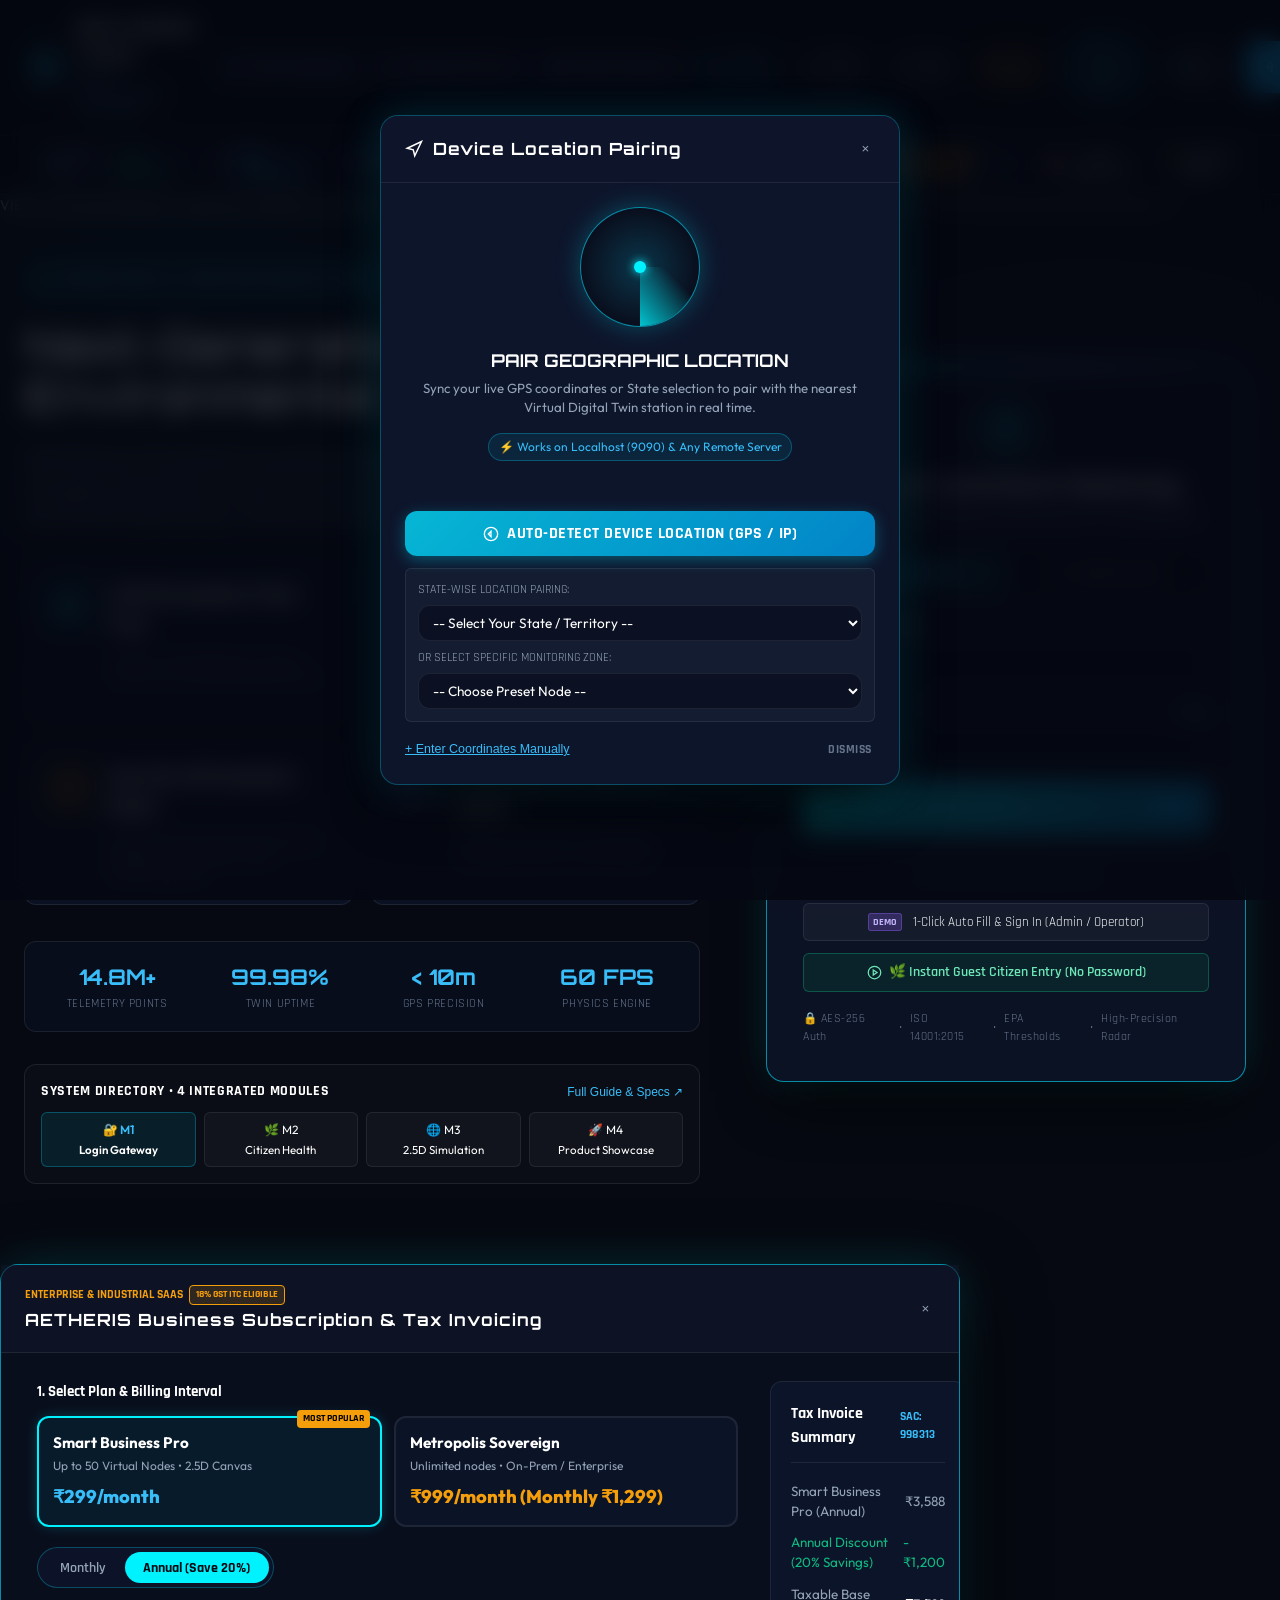
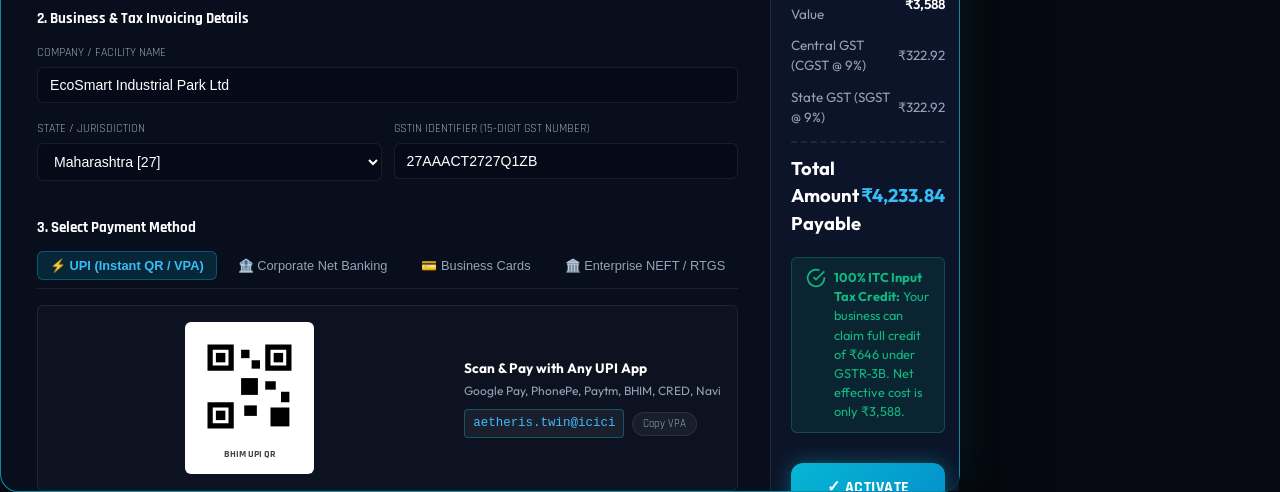
==== commit 07d916e3: "Initial commit" ====
--- a/frontend/index.html
+++ b/frontend/index.html
@@ -3,8 +3,8 @@
 <head>
   <meta charset="UTF-8">
   <meta name="viewport" content="width=device-width, initial-scale=1.0">
-  <title>AETHERIS - Digital Environment Twin System</title>
-  <meta name="description" content="Next-generation real-time Digital Environment Twin System with IoT sensor telemetry, geospatial device pairing, and hazard simulations.">
+  <title>AETHERIS - Enterprise Digital Twin & Environmental Intelligence Platform</title>
+  <meta name="description" content="100% Software-Powered SaaS Digital Environment Twin System: Real-time 2.5D atmospheric fluid physics, virtual microclimate nodes, citizen health intelligence, and ESG compliance with zero hardware overhead.">
   
   <!-- CSS Stylesheet -->
   <link rel="stylesheet" href="css/style.css">
@@ -15,104 +15,8 @@
 <body>
 
   <!-- ==========================================================
-       FIRST PANEL: LOGIN & SIGN IN COMMAND GATEWAY OVERLAY
+       TOP APP HEADER & UNIVERSAL PRODUCT NAVIGATION BAR
        ========================================================== -->
-  <div class="first-panel-gateway" id="firstPanelGateway">
-    <div class="first-panel-card">
-      <div class="first-panel-header">
-        <div class="first-panel-logo">
-          <svg viewBox="0 0 24 24">
-            <circle cx="12" cy="12" r="3"></circle>
-            <path d="M19.07 4.93a10 10 0 0 1 0 14.14M4.93 4.93a10 10 0 0 0 0 14.14"></path>
-            <path d="M15.54 8.46a5 5 0 0 1 0 7.08M8.46 8.46a5 5 0 0 0 0 7.08"></path>
-          </svg>
-        </div>
-        <h1 class="first-panel-title">AETHERIS TWIN</h1>
-        <p class="first-panel-subtitle">Environmental Digital Twin Command Core</p>
-        <div class="server-connection-tag" id="firstPanelServerTag">
-          <span class="pulse-indicator"></span>
-          <span id="firstPanelServerLabel">Location Server: Connected (Local / Dynamic)</span>
-        </div>
-      </div>
-
-      <!-- Sign In / Sign Up Tabs -->
-      <div class="auth-tab-row" style="margin-bottom:1.25rem;">
-        <div class="auth-tab active" id="firstTabLogin">Sign In / Operator Login</div>
-        <div class="auth-tab" id="firstTabRegister">Sign Up / Register</div>
-      </div>
-
-      <!-- Feedback / Error Message -->
-      <div id="firstAuthErrorMsg" style="color:var(--rose); font-size:0.82rem; margin-bottom:1rem; min-height:16px;"></div>
-
-      <!-- Login Form in First Panel -->
-      <form id="firstFormLogin">
-        <div class="form-group">
-          <label class="form-label">Username or Email</label>
-          <input type="text" class="form-control" id="firstLoginUsername" placeholder="e.g. admin or operator" required autocomplete="username">
-        </div>
-        <div class="form-group">
-          <label class="form-label">Password</label>
-          <input type="password" class="form-control" id="firstLoginPassword" placeholder="••••••••" required autocomplete="current-password">
-        </div>
-        <button type="submit" class="btn-full primary" style="padding:0.75rem; font-size:0.95rem;">Enter Command Twin</button>
-
-        <!-- 1-Click Demo Credentials -->
-        <div class="demo-credentials-row" style="margin-top:1rem;">
-          <button type="button" class="btn-demo" id="btnFirstDemoAdmin">Quick Fill: Admin</button>
-          <button type="button" class="btn-demo" id="btnFirstDemoOperator">Quick Fill: Operator</button>
-        </div>
-      </form>
-
-      <!-- Register Form in First Panel -->
-      <form id="firstFormRegister" style="display:none;">
-        <div class="form-group">
-          <label class="form-label">Full Name</label>
-          <input type="text" class="form-control" id="firstRegFullName" placeholder="e.g. Dr. A. Sharma" required>
-        </div>
-        <div class="form-group">
-          <label class="form-label">Username</label>
-          <input type="text" class="form-control" id="firstRegUsername" placeholder="sharma_env" required autocomplete="username">
-        </div>
-        <div class="form-group">
-          <label class="form-label">Email Address</label>
-          <input type="email" class="form-control" id="firstRegEmail" placeholder="sharma@twin.env" required autocomplete="email">
-        </div>
-        <div class="form-group">
-          <label class="form-label">Password (min 6 characters)</label>
-          <input type="password" class="form-control" id="firstRegPassword" placeholder="••••••••" required minlength="6" autocomplete="new-password">
-        </div>
-        <div class="form-group">
-          <label class="form-label">Assigned State / Region</label>
-          <select class="form-control" id="firstRegState">
-            <option value="Delhi NCR">Delhi NCR</option>
-            <option value="Maharashtra">Maharashtra (Mumbai / Pune)</option>
-            <option value="Karnataka">Karnataka (Bengaluru)</option>
-            <option value="Tamil Nadu">Tamil Nadu (Chennai)</option>
-            <option value="Uttar Pradesh">Uttar Pradesh (Noida / Kanpur)</option>
-            <option value="Gujarat">Gujarat (Ahmedabad)</option>
-          </select>
-        </div>
-        <div class="form-group">
-          <label class="form-label">System Role</label>
-          <select class="form-control" id="firstRegRole">
-            <option value="OPERATOR">Environmental Operator</option>
-            <option value="RESEARCHER">Atmospheric Researcher</option>
-            <option value="ADMIN">System Administrator</option>
-          </select>
-        </div>
-        <button type="submit" class="btn-full primary" style="padding:0.75rem;">Create Account & Authorize</button>
-      </form>
-
-      <!-- Guest Explorer Option -->
-      <div style="margin-top:1.25rem; text-align:center; padding-top:1rem; border-top:1px solid var(--border-subtle);">
-        <button type="button" id="btnExploreGuest" style="background:transparent; border:none; color:var(--cyan-bright); font-size:0.82rem; cursor:pointer; text-decoration:underline;">
-          Skip to Live Digital Twin (Guest Preview Mode) →
-        </button>
-      </div>
-    </div>
-  </div>
-
-  <!-- Top Cyber Command Header -->
   <header class="app-header">
     <div class="brand-section">
       <div class="brand-logo-ring">
@@ -124,31 +28,77 @@
       </div>
       <div class="brand-title">
         AETHERIS TWIN
-        <span class="sub">ENVIRONMENTAL DIGITAL TWIN CORE</span>
+        <span class="sub">EARTH INTELLIGENCE PLATFORM</span>
       </div>
     </div>
 
-    <!-- Live Telemetry Quick Strip -->
-    <div class="header-telemetry-strip">
-      <div class="strip-pill">
-        <span class="pulse-indicator"></span>
-        <span>TELEMETRY STREAM: <strong style="color:var(--emerald);">LIVE (3s)</strong></span>
-      </div>
-      <div class="strip-pill">
-        <span id="stripAvgAqi">SYSTEM AQI: 116</span>
-      </div>
-      <div class="strip-pill">
-        <span style="color:var(--cyan-bright);">NODES ACTIVE: <strong>5</strong></span>
-      </div>
-    </div>
-
-    <!-- Header Actions (Location Pairing, Server Status & Auth) -->
+    <!-- Product View Switcher Navigation Bar -->
+    <nav class="view-switcher-bar" id="viewSwitcherNav">
+      <button class="view-switcher-btn active" data-view-target="citizen" title="Streamlined Citizen & Business Friendly Dashboard">
+        <svg width="15" height="15" viewBox="0 0 24 24" fill="none" stroke="currentColor" stroke-width="2">
+          <path d="M11 20A7 7 0 0 1 9.8 6.1C15.5 5 17 4.48 19 2c1 2 2 4.18 2 8 0 5.5-4.78 10-10 10Z"></path>
+          <path d="M2 21c0-3 1.85-5.36 5.08-6C9.5 14.52 12 13 13 12"></path>
+        </svg>
+        <span>Citizen Dashboard</span>
+      </button>
+
+      <button class="view-switcher-btn" data-view-target="advanced" title="Advanced 2.5D Digital Twin Physics Simulation Core">
+        <svg width="15" height="15" viewBox="0 0 24 24" fill="none" stroke="currentColor" stroke-width="2">
+          <polygon points="13 2 3 14 12 14 11 22 21 10 12 10 13 2"></polygon>
+        </svg>
+        <span>Advanced Twin Core</span>
+      </button>
+
+      <button class="view-switcher-btn" data-view-target="landing" title="SaaS Product Showcase & Platform Capabilities">
+        <svg width="15" height="15" viewBox="0 0 24 24" fill="none" stroke="currentColor" stroke-width="2">
+          <circle cx="12" cy="12" r="10"></circle>
+          <line x1="2" y1="12" x2="22" y2="12"></line>
+          <path d="M12 2a15.3 15.3 0 0 1 4 10 15.3 15.3 0 0 1-4 10 15.3 15.3 0 0 1-4-10 15.3 15.3 0 0 1 4-10z"></path>
+        </svg>
+        <span>Product Showcase</span>
+      </button>
+    </nav>
+
+    <!-- Header Actions (Directory Guide, Tour, Report, Plans, GPS, Server & Auth) -->
     <div class="header-actions">
-      <!-- Server Location Connection Pill -->
-      <div class="server-status-pill" id="btnServerConfig" title="Click to view/change Location & API Server">
-        <span class="pulse-indicator"></span>
-        <span id="headerServerLabel">Server: Local (9090)</span>
-      </div>
+      <!-- Platform Directory Guide Button -->
+      <button class="server-status-pill guide-pill" id="btnHeaderDirectory" title="View Complete Platform Architecture & Module Guide">
+        <svg width="14" height="14" viewBox="0 0 24 24" fill="none" stroke="currentColor" stroke-width="2">
+          <polygon points="12 2 2 7 12 12 22 7 12 2"></polygon>
+          <polyline points="2 17 12 22 22 17"></polyline>
+          <polyline points="2 12 12 17 22 12"></polyline>
+        </svg>
+        <span>Site Directory</span>
+      </button>
+
+      <!-- Guided Tour Button -->
+      <button class="server-status-pill" id="btnHeaderTour" title="Take an interactive guided walkthrough of the product">
+        <svg width="14" height="14" viewBox="0 0 24 24" fill="none" stroke="currentColor" stroke-width="2">
+          <circle cx="12" cy="12" r="10"></circle>
+          <polygon points="16.24 7.76 14.12 14.12 7.76 16.24 9.88 9.88 16.24 7.76"></polygon>
+        </svg>
+        <span>Guided Tour</span>
+      </button>
+
+      <!-- Executive Audit Report Generator Button -->
+      <button class="server-status-pill" id="btnHeaderReport" title="Generate Executive Environmental Summary Audit Report (Print / PDF)">
+        <svg width="14" height="14" viewBox="0 0 24 24" fill="none" stroke="currentColor" stroke-width="2">
+          <path d="M14 2H6a2 2 0 0 0-2 2v16a2 2 0 0 0 2 2h12a2 2 0 0 0 2-2V8z"></path>
+          <polyline points="14 2 14 8 20 8"></polyline>
+          <line x1="16" y1="13" x2="8" y2="13"></line>
+          <line x1="16" y1="17" x2="8" y2="17"></line>
+          <polyline points="10 9 9 9 8 9"></polyline>
+        </svg>
+        <span>Export Audit</span>
+      </button>
+
+      <!-- Business Subscription Button -->
+      <button class="server-status-pill" id="btnHeaderSubscription" title="Business Subscription Plans & GST Invoice (INR Pricing)" style="border-color:rgba(245,158,11,0.5); color:#fef08a; background:rgba(245,158,11,0.1);">
+        <svg width="14" height="14" viewBox="0 0 24 24" fill="none" stroke="currentColor" stroke-width="2">
+          <path d="M12 2v20M17 5H9.5a3.5 3.5 0 0 0 0 7h5a3.5 3.5 0 0 1 0 7H6"></path>
+        </svg>
+        <span>₹ Plans</span>
+      </button>
 
       <!-- Location Pairing Badge -->
       <div class="location-badge" id="locationBadge" title="Click to open Location Pairing Radar">
@@ -158,22 +108,1345 @@
         <span id="headerLocationLabel">Pair Location (GPS)</span>
       </div>
 
-      <!-- User Profile Badge (shown when authenticated) -->
+      <!-- Server Connection Tag -->
+      <div class="server-status-pill" id="btnServerConfig" title="Backend Server: Spring Boot REST API / Dynamic Simulation">
+        <span class="pulse-indicator"></span>
+        <span id="headerServerLabel">Local (9090)</span>
+      </div>
+
+      <!-- User Profile Display Badge -->
       <div id="headerUserDisplay" style="display:none;"></div>
 
       <!-- Auth Sign In / Logout Button -->
       <button class="btn-header primary" id="btnHeaderAuth">
         <svg width="14" height="14" viewBox="0 0 24 24" fill="none" stroke="currentColor" stroke-width="2">
-          <path d="M20 21v-2a4 4 0 0 0-4-4H8a4 4 0 0 0-4 4v2"></path>
-          <circle cx="12" cy="7" r="4"></circle>
+          <path d="M15 3h4a2 2 0 0 1 2 2v14a2 2 0 0 1-2 2h-4"></path>
+          <polyline points="10 17 15 12 10 7"></polyline>
+          <line x1="15" y1="12" x2="3" y2="12"></line>
         </svg>
         <span>Sign In</span>
       </button>
     </div>
   </header>
 
-  <!-- Main Grid Viewport -->
-  <main class="main-viewport">
+  <!-- ==========================================================
+       AETHERIS TACTICAL TELEMETRY HUD STRIP & REAL-TIME TICKER
+       ========================================================== -->
+  <div class="cyber-telemetry-hud-strip" id="cyberTelemetryHudStrip">
+    <div class="hud-strip-container">
+      
+      <!-- Left Telemetry Cluster -->
+      <div class="hud-cluster left">
+        <div class="hud-telemetry-badge">
+          <span class="hud-ping-dot"></span>
+          <span class="hud-label">QUANTUM CORE</span>
+          <span class="hud-val green">v4.2 ACTIVE</span>
+        </div>
+        <div class="hud-telemetry-badge">
+          <span class="hud-label">FPS</span>
+          <span class="hud-val cyan" id="hudSimFps">60.0 NOMINAL</span>
+        </div>
+        <div class="hud-telemetry-badge hide-mobile">
+          <span class="hud-label">INGESTION</span>
+          <span class="hud-val" id="hudIngestRate">2.8 GB/S • AES-GCM</span>
+        </div>
+      </div>
+
+      <!-- Center Mission Precision Clock -->
+      <div class="hud-cluster center">
+        <div class="hud-clock-box">
+          <span class="hud-clock-icon">⏱️</span>
+          <span class="hud-clock-utc" id="hudClockUtc">UTC 00:00:00.000</span>
+          <span class="hud-clock-divider">|</span>
+          <span class="hud-clock-local" id="hudClockLocal">LOCAL 00:00:00</span>
+          <span class="hud-clock-ns" id="hudClockNs">.000µs</span>
+        </div>
+      </div>
+
+      <!-- Right Tactical Quick Controls -->
+      <div class="hud-cluster right">
+        <div class="hud-telemetry-badge hide-mobile">
+          <span class="hud-label">GRID</span>
+          <span class="hud-val amber" id="hudGridZone">SECTOR-07 (SURFACE)</span>
+        </div>
+        
+        <!-- Tactical Sound FX Toggle -->
+        <button class="hud-btn-toggle" id="btnHudAudioToggle" title="Toggle High-Tech Audio Telemetry Beeps">
+          <span class="hud-audio-icon">🔇</span>
+          <span>HUD AUDIO: OFF</span>
+        </button>
+
+        <!-- Cyber Matrix Grid Hologram Toggle -->
+        <button class="hud-btn-toggle" id="btnHudMatrixToggle" title="Toggle Futuristic Cybernetic Grid & Holographic Scanlines">
+          <span>⚡ MATRIX MODE</span>
+        </button>
+      </div>
+
+    </div>
+  </div>
+       VIEW 0: SECURE PRODUCT LOGIN & AUTHENTICATION GATEWAY
+       (Shown First Before Entering Dashboard)
+       ========================================================== -->
+  <section class="login-gateway-section" id="viewLoginGateway">
+    <div class="login-gateway-container">
+      
+      <!-- Left Column: Attractive Product Intelligence Showcase -->
+      <div class="gateway-product-showcase">
+        <div class="gateway-badge">
+          <span class="pulse-indicator"></span>
+          <span>AETHERIS TWIN 3.0 • EARTH INTELLIGENCE PLATFORM</span>
+        </div>
+
+        <h1 class="gateway-hero-title">
+          Next-Generation <br>
+          <span class="gradient-text">Environmental Digital Twin</span>
+        </h1>
+
+        <p class="gateway-hero-desc">
+          100% Software-Powered Environmental Intelligence: Experience real-time 2.5D atmospheric fluid physics, virtual microclimate nodes, citizen health verdicts, and sub-10m GPS radar pairing—with zero hardware and no IoT devices required.
+        </p>
+
+        <!-- Product Feature Matrix -->
+        <div class="gateway-features-grid">
+          <div class="gateway-feature-card">
+            <div class="feature-icon-box cyan">
+              <svg width="20" height="20" viewBox="0 0 24 24" fill="none" stroke="currentColor" stroke-width="2">
+                <polygon points="13 2 3 14 12 14 11 22 21 10 12 10 13 2"></polygon>
+              </svg>
+            </div>
+            <div>
+              <div class="feature-card-title">2.5D Atmospheric Fluid Twin</div>
+              <div class="feature-card-sub">60 FPS vector dispersion, thermal buoyancy & PM2.5/PM10 particle flow.</div>
+            </div>
+          </div>
+
+          <div class="gateway-feature-card">
+            <div class="feature-icon-box emerald">
+              <svg width="20" height="20" viewBox="0 0 24 24" fill="none" stroke="currentColor" stroke-width="2">
+                <path d="M11 20A7 7 0 0 1 9.8 6.1C15.5 5 17 4.48 19 2c1 2 2 4.18 2 8 0 5.5-4.78 10-10 10Z"></path>
+                <path d="M2 21c0-3 1.85-5.36 5.08-6C9.5 14.52 12 13 13 12"></path>
+              </svg>
+            </div>
+            <div>
+              <div class="feature-card-title">Citizen & Business Dashboard</div>
+              <div class="feature-card-sub">Real-time Clean Air Score dial, plain-English advisories & HVAC recommendations.</div>
+            </div>
+          </div>
+
+          <div class="gateway-feature-card">
+            <div class="feature-icon-box amber">
+              <svg width="20" height="20" viewBox="0 0 24 24" fill="none" stroke="currentColor" stroke-width="2">
+                <polygon points="3 11 22 2 13 21 11 13 3 11"></polygon>
+              </svg>
+            </div>
+            <div>
+              <div class="feature-card-title">Sub-10m GPS Geodesic Radar</div>
+              <div class="feature-card-sub">Dynamic radar sweep & laser bearing pairing to the nearest virtual monitoring node.</div>
+            </div>
+          </div>
+
+          <div class="gateway-feature-card">
+            <div class="feature-icon-box violet">
+              <svg width="20" height="20" viewBox="0 0 24 24" fill="none" stroke="currentColor" stroke-width="2">
+                <path d="M14 2H6a2 2 0 0 0-2 2v16a2 2 0 0 0 2 2h12a2 2 0 0 0 2-2V8z"></path>
+                <polyline points="14 2 14 8 20 8"></polyline>
+              </svg>
+            </div>
+            <div>
+              <div class="feature-card-title">Automated ISO 14001 ESG Audits</div>
+              <div class="feature-card-sub">Instant 1-click executive compliance certificates & print-to-PDF reports.</div>
+            </div>
+          </div>
+        </div>
+
+        <!-- Telemetry Trust Metrics -->
+        <div class="gateway-metrics-strip">
+          <div class="gateway-metric-item">
+            <span class="metric-num">14.8M+</span>
+            <span class="metric-label">Telemetry Points</span>
+          </div>
+          <div class="gateway-metric-item">
+            <span class="metric-num">99.98%</span>
+            <span class="metric-label">Twin Uptime</span>
+          </div>
+          <div class="gateway-metric-item">
+            <span class="metric-num">&lt; 10m</span>
+            <span class="metric-label">GPS Precision</span>
+          </div>
+          <div class="gateway-metric-item">
+            <span class="metric-num">60 FPS</span>
+            <span class="metric-label">Physics Engine</span>
+          </div>
+        </div>
+
+        <!-- Platform Module Directory Quick Switcher -->
+        <div style="background:rgba(255,255,255,0.02); border:1px solid var(--border-subtle); border-radius:var(--radius-md); padding:1rem; margin-top:0.5rem;">
+          <div style="display:flex; justify-content:space-between; align-items:center; margin-bottom:0.65rem;">
+            <span style="font-family:var(--font-tech); font-weight:700; color:#fff; font-size:0.85rem; letter-spacing:0.05em;">SYSTEM DIRECTORY • 4 INTEGRATED MODULES</span>
+            <button type="button" class="btn-text-action" id="btnGatewayOpenDirectory" style="color:var(--cyan-bright); font-size:0.75rem; background:none; border:none; cursor:pointer;">Full Guide & Specs ↗</button>
+          </div>
+          <div style="display:grid; grid-template-columns:repeat(4, 1fr); gap:0.5rem; font-size:0.75rem;">
+            <div style="background:rgba(6,182,212,0.1); border:1px solid var(--border-glow); border-radius:var(--radius-sm); padding:0.5rem; text-align:center; color:var(--cyan-bright); font-weight:600;">
+              <div>🔐 M1</div>
+              <div style="color:#fff; font-size:0.72rem; margin-top:2px;">Login Gateway</div>
+            </div>
+            <div data-view-target="citizen" style="background:rgba(255,255,255,0.03); border:1px solid var(--border-subtle); border-radius:var(--radius-sm); padding:0.5rem; text-align:center; cursor:pointer; transition:all 0.2s;">
+              <div>🌿 M2</div>
+              <div style="color:#fff; font-size:0.72rem; margin-top:2px;">Citizen Health</div>
+            </div>
+            <div data-view-target="advanced" style="background:rgba(255,255,255,0.03); border:1px solid var(--border-subtle); border-radius:var(--radius-sm); padding:0.5rem; text-align:center; cursor:pointer; transition:all 0.2s;">
+              <div>🌐 M3</div>
+              <div style="color:#fff; font-size:0.72rem; margin-top:2px;">2.5D Simulation</div>
+            </div>
+            <div data-view-target="landing" style="background:rgba(255,255,255,0.03); border:1px solid var(--border-subtle); border-radius:var(--radius-sm); padding:0.5rem; text-align:center; cursor:pointer; transition:all 0.2s;">
+              <div>🚀 M4</div>
+              <div style="color:#fff; font-size:0.72rem; margin-top:2px;">Product Showcase</div>
+            </div>
+          </div>
+        </div>
+      </div>
+
+      <!-- Right Column: Glassmorphic Login / Register Gateway Card -->
+      <div class="gateway-auth-box">
+        <div class="gateway-auth-card">
+          <div class="auth-card-glow-bar"></div>
+
+          <div class="gateway-auth-header">
+            <div class="gateway-shield-icon">
+              <svg width="26" height="26" viewBox="0 0 24 24" fill="none" stroke="currentColor" stroke-width="2">
+                <path d="M12 22s8-4 8-10V5l-8-3-8 3v7c0 6 8 10 8 10z"></path>
+              </svg>
+            </div>
+            <h2 class="gateway-card-title">Secure Command Gateway</h2>
+            <p class="gateway-card-sub">Sign in to initialize live telemetry and access your twin dashboard.</p>
+          </div>
+
+          <!-- Dynamic Status / Alert Msg -->
+          <div id="gatewayAlertMsg" class="gateway-alert-box" style="display:none;"></div>
+
+          <!-- Active Session Card (shown when user is logged in) -->
+          <div id="gwActiveSessionBox" class="gateway-active-session" style="display:none;">
+            <div class="session-user-header">
+              <div class="session-avatar" id="gwActiveUserAvatar">A</div>
+              <div class="session-details">
+                <span class="session-status-tag">🟢 ACTIVE SESSION AUTHENTICATED</span>
+                <h3 class="session-user-name" id="gwActiveUserName">Administrator Console</h3>
+                <span class="session-user-role" id="gwActiveUserRole">ADMIN</span>
+                <span class="session-user-email" id="gwActiveUserEmail">admin@aetheris.env</span>
+              </div>
+            </div>
+            
+            <div class="session-quick-actions">
+              <button type="button" class="btn-session-launch primary" id="btnGwGoCitizen">
+                <svg width="15" height="15" viewBox="0 0 24 24" fill="none" stroke="currentColor" stroke-width="2">
+                  <path d="M11 20A7 7 0 0 1 9.8 6.1C15.5 5 17 4.48 19 2c1 2 2 4.18 2 8 0 5.5-4.78 10-10 10Z"></path>
+                  <path d="M2 21c0-3 1.85-5.36 5.08-6C9.5 14.52 12 13 13 12"></path>
+                </svg>
+                <span>🌿 Open Citizen Dashboard</span>
+              </button>
+              
+              <button type="button" class="btn-session-launch secondary" id="btnGwGoTwin">
+                <svg width="15" height="15" viewBox="0 0 24 24" fill="none" stroke="currentColor" stroke-width="2">
+                  <polygon points="13 2 3 14 12 14 11 22 21 10 12 10 13 2"></polygon>
+                </svg>
+                <span>🌐 Launch 2.5D Digital Twin Core</span>
+              </button>
+              
+              <div class="session-action-footer">
+                <button type="button" class="btn-session-alt" id="btnGwSwitchAccount">
+                  <span>🔄 Switch Account</span>
+                </button>
+                <button type="button" class="btn-session-alt logout" id="btnGwLogout">
+                  <span>🚪 Log Out</span>
+                </button>
+              </div>
+            </div>
+          </div>
+
+          <!-- Auth Forms Container (Login & Register) -->
+          <div id="gwAuthFormsBox">
+            <!-- Tabs -->
+            <div class="gateway-tab-row">
+              <button class="gateway-tab-btn active" id="tabGatewayLogin" type="button">
+                <svg width="14" height="14" viewBox="0 0 24 24" fill="none" stroke="currentColor" stroke-width="2">
+                  <path d="M15 3h4a2 2 0 0 1 2 2v14a2 2 0 0 1-2 2h-4"></path>
+                  <polyline points="10 17 15 12 10 7"></polyline>
+                  <line x1="15" y1="12" x2="3" y2="12"></line>
+                </svg>
+                <span>Operator Sign In</span>
+              </button>
+              <button class="gateway-tab-btn" id="tabGatewayRegister" type="button">
+                <svg width="14" height="14" viewBox="0 0 24 24" fill="none" stroke="currentColor" stroke-width="2">
+                  <path d="M16 21v-2a4 4 0 0 0-4-4H5a4 4 0 0 0-4 4v2"></path>
+                  <circle cx="8.5" cy="7" r="4"></circle>
+                  <line x1="20" y1="8" x2="20" y2="14"></line>
+                  <line x1="23" y1="11" x2="17" y2="11"></line>
+                </svg>
+                <span>Create Account</span>
+              </button>
+            </div>
+
+            <!-- Gateway Login Form -->
+            <form id="formGatewayLogin" class="gateway-form">
+              <div class="form-group">
+                <label class="form-label">Username or Email</label>
+                <div class="input-icon-wrap">
+                  <svg width="16" height="16" viewBox="0 0 24 24" fill="none" stroke="currentColor" stroke-width="2">
+                    <path d="M20 21v-2a4 4 0 0 0-4-4H8a4 4 0 0 0-4 4v2"></path>
+                    <circle cx="12" cy="7" r="4"></circle>
+                  </svg>
+                  <input type="text" class="form-control" id="gwLoginUsername" placeholder="e.g. admin or operator" required autocomplete="username" value="admin">
+                </div>
+              </div>
+
+              <div class="form-group">
+                <div style="display:flex; justify-content:space-between; align-items:center;">
+                  <label class="form-label">Password</label>
+                  <button type="button" id="btnToggleGwPassword" class="btn-text-action" style="font-size:0.75rem; color:var(--cyan-bright); background:none; border:none; cursor:pointer;">Show</button>
+                </div>
+                <div class="input-icon-wrap">
+                  <svg width="16" height="16" viewBox="0 0 24 24" fill="none" stroke="currentColor" stroke-width="2">
+                    <rect x="3" y="11" width="18" height="11" rx="2" ry="2"></rect>
+                    <path d="M7 11V7a5 5 0 0 1 10 0v4"></path>
+                  </svg>
+                  <input type="password" class="form-control" id="gwLoginPassword" placeholder="••••••••" required autocomplete="current-password" value="admin123">
+                </div>
+              </div>
+
+              <button type="submit" class="btn-gateway-submit" id="btnGatewaySubmit">
+                <svg width="16" height="16" viewBox="0 0 24 24" fill="none" stroke="currentColor" stroke-width="2.5">
+                  <polyline points="9 18 15 12 9 6"></polyline>
+                </svg>
+                <span>Authenticate & Enter Dashboard</span>
+              </button>
+
+              <!-- 1-Click Quick Demo Sign-In -->
+              <div class="gateway-demo-section">
+                <div class="demo-section-label">
+                  <span>1-CLICK QUICK ACCESS (DEMO LOGIN)</span>
+                </div>
+                <div class="demo-buttons-grid" style="grid-template-columns: 1fr;">
+                  <button type="button" class="btn-demo-quick" id="btnGwDemoAdmin" style="justify-content: center; gap: 0.65rem;">
+                    <span class="badge-role admin">DEMO</span>
+                    <span>1-Click Auto Fill & Sign In (Admin / Operator)</span>
+                  </button>
+                </div>
+
+                <!-- Instant Guest Citizen Access -->
+                <button type="button" class="btn-guest-access" id="btnGwGuestAccess">
+                  <svg width="15" height="15" viewBox="0 0 24 24" fill="none" stroke="currentColor" stroke-width="2">
+                    <circle cx="12" cy="12" r="10"></circle>
+                    <polygon points="10 8 16 12 10 16 10 8"></polygon>
+                  </svg>
+                  <span>🌿 Instant Guest Citizen Entry (No Password)</span>
+                </button>
+              </div>
+            </form>
+
+            <!-- Gateway Registration Form -->
+            <form id="formGatewayRegister" class="gateway-form" style="display:none;">
+              <div class="form-group">
+                <label class="form-label">Full Name</label>
+                <input type="text" class="form-control" id="gwRegFullName" placeholder="Dr. Devansh Joshi" required>
+              </div>
+              <div class="form-group">
+                <label class="form-label">Username</label>
+                <input type="text" class="form-control" id="gwRegUsername" placeholder="devansh" required autocomplete="username">
+              </div>
+              <div class="form-group">
+                <label class="form-label">Email Address</label>
+                <input type="email" class="form-control" id="gwRegEmail" placeholder="devansh@aetheris.env" required autocomplete="email">
+              </div>
+              <div class="form-group">
+                <label class="form-label">Password (min 6 chars)</label>
+                <input type="password" class="form-control" id="gwRegPassword" placeholder="••••••••" required minlength="6" autocomplete="new-password">
+              </div>
+              <div class="form-group">
+                <label class="form-label">System Role</label>
+                <select class="form-control" id="gwRegRole">
+                  <option value="OPERATOR">Environmental Operator</option>
+                  <option value="RESEARCHER">Atmospheric Researcher</option>
+                  <option value="ADMIN">System Administrator</option>
+                </select>
+              </div>
+
+              <button type="submit" class="btn-gateway-submit">
+                <span>✨ Create Account & Authorize</span>
+              </button>
+            </form>
+          </div>
+
+          <!-- Security Footnote -->
+          <div class="gateway-security-footer">
+            <span>🔒 AES-256 Auth</span>
+            <span>•</span>
+            <span>ISO 14001:2015</span>
+            <span>•</span>
+            <span>EPA Thresholds</span>
+            <span>•</span>
+            <span>High-Precision Radar</span>
+          </div>
+        </div>
+      </div>
+
+    </div>
+  </section>
+
+
+  <!-- ==========================================================
+       VIEW 1: SAAS PRODUCT SHOWCASE & LANDING PAGE
+       ========================================================== -->
+  <section class="landing-page-container" id="viewProductLanding" style="display:none;">
+    
+    <!-- Hero Section -->
+    <div class="hero-section">
+      <div class="hero-badge">
+        <span class="pulse-indicator"></span>
+        <span>AETHERIS 3.0 • NEXT-GEN EARTH INTELLIGENCE PLATFORM</span>
+      </div>
+
+      <h1 class="hero-title">
+        Real-Time Digital Twins for <br>
+        <span class="gradient-text">Planetary & Urban Microclimates</span>
+      </h1>
+
+      <p class="hero-subtitle">
+        100% Software-Powered Environmental Digital Twin: Synthesize live meteorological feeds with a high-fidelity 2.5D atmospheric fluid simulation engine—zero hardware, zero sensors, zero physical maintenance.
+      </p>
+
+      <!-- Dual Call To Actions -->
+      <div class="hero-cta-group">
+        <button class="btn-hero primary" id="btnHeroLaunchTwin">
+          <svg width="18" height="18" viewBox="0 0 24 24" fill="none" stroke="currentColor" stroke-width="2.5">
+            <polygon points="13 2 3 14 12 14 11 22 21 10 12 10 13 2"></polygon>
+          </svg>
+          Launch Live Digital Twin
+        </button>
+
+        <button class="btn-hero secondary" id="btnHeroLaunchCitizen">
+          <svg width="18" height="18" viewBox="0 0 24 24" fill="none" stroke="currentColor" stroke-width="2.5">
+            <path d="M11 20A7 7 0 0 1 9.8 6.1C15.5 5 17 4.48 19 2c1 2 2 4.18 2 8 0 5.5-4.78 10-10 10Z"></path>
+            <path d="M2 21c0-3 1.85-5.36 5.08-6C9.5 14.52 12 13 13 12"></path>
+          </svg>
+          Open Citizen-Friendly Portal
+        </button>
+
+        <button class="btn-hero outline" id="btnHeroTour">
+          <svg width="18" height="18" viewBox="0 0 24 24" fill="none" stroke="currentColor" stroke-width="2">
+            <circle cx="12" cy="12" r="10"></circle>
+            <polygon points="16.24 7.76 14.12 14.12 7.76 16.24 9.88 9.88 16.24 7.76"></polygon>
+          </svg>
+          Interactive Product Walkthrough
+        </button>
+      </div>
+
+      <!-- Trust Metrics Ribbon -->
+      <div class="hero-metrics-ribbon">
+        <div class="ribbon-item">
+          <div class="ribbon-val">99.98%</div>
+          <div class="ribbon-lbl">Digital Simulation Precision</div>
+        </div>
+        <div class="ribbon-item">
+          <div class="ribbon-val">&lt; 10m</div>
+          <div class="ribbon-lbl">Geospatial Proximity Sync</div>
+        </div>
+        <div class="ribbon-item">
+          <div class="ribbon-val">500+</div>
+          <div class="ribbon-lbl">Active Digital Twin Nodes</div>
+        </div>
+        <div class="ribbon-item">
+          <div class="ribbon-val">&lt; 0.5s</div>
+          <div class="ribbon-lbl">Dynamic Hazard Simulation</div>
+        </div>
+      </div>
+
+      <!-- Interactive Mini-Twin Preview Sandbox -->
+      <div class="hero-preview-wrapper">
+        <div class="preview-bar-top">
+          <div class="preview-dots-group">
+            <span class="preview-dot-pill" style="background:#ef4444;"></span>
+            <span class="preview-dot-pill" style="background:#f59e0b;"></span>
+            <span class="preview-dot-pill" style="background:#10b981;"></span>
+          </div>
+          <div style="font-family:var(--font-tech); font-weight:700; font-size:0.85rem; color:var(--cyan-bright); display:flex; align-items:center; gap:0.5rem;">
+            <span class="pulse-indicator"></span>
+            LIVE TELEMETRY PREVIEW • ACTIVE TWIN STREAM
+          </div>
+          <button class="btn-full" onclick="window.TwinApp.productSuite.applyView('advanced', true)" style="background:transparent; border:none; color:var(--text-muted); font-size:0.75rem; cursor:pointer; width:auto;">
+            View Full 2.5D Canvas →
+          </button>
+        </div>
+
+        <!-- Node Switcher Bar inside Preview -->
+        <div class="preview-nodes-bar">
+          <button class="preview-node-btn active" data-station-id="NODE-METRO-01">📍 Metro Central Hub (Urban)</button>
+          <button class="preview-node-btn" data-station-id="NODE-INDUS-02">📍 Industrial Sector 62 (Manufacturing)</button>
+          <button class="preview-node-btn" data-station-id="NODE-FOREST-03">📍 North Ridge Bio-Reserve (Forest)</button>
+          <button class="preview-node-btn" data-station-id="NODE-VALLEY-04">📍 Greenfield Suburban (Residential)</button>
+          <button class="preview-node-btn" data-station-id="NODE-COAST-05">📍 Riverside Coastal Basin (Wetlands)</button>
+        </div>
+
+        <!-- Preview Body -->
+        <div class="preview-body-grid">
+          <div class="preview-left-dial">
+            <div class="preview-circle-wrap">
+              <svg width="110" height="110" viewBox="0 0 100 100">
+                <circle cx="50" cy="50" r="42" stroke="rgba(255,255,255,0.08)" stroke-width="8" fill="none"/>
+                <circle cx="50" cy="50" r="42" stroke="var(--cyan-primary)" stroke-width="8" stroke-dasharray="264" stroke-dashoffset="60" stroke-linecap="round" fill="none"/>
+              </svg>
+              <div class="preview-score-inner">
+                <span style="font-family:var(--font-display); font-size:1.35rem; font-weight:900; color:#fff;" id="previewCleanScore">84/100</span>
+                <span style="font-size:0.65rem; color:var(--cyan-bright); font-family:var(--font-tech); text-transform:uppercase;">CLEAN AIR</span>
+              </div>
+            </div>
+            <div>
+              <div style="font-size:1.1rem; font-weight:700; color:#fff;" id="previewStationName">Metro Central Hub Station</div>
+              <div style="font-size:0.85rem; color:var(--emerald); font-weight:600; margin-top:2px;" id="previewStationStatus">Air Quality Satisfactory</div>
+              <div style="font-size:0.75rem; color:var(--text-muted); margin-top:4px;">Natural microclimate ventilation active • Safe for outdoor activities</div>
+            </div>
+          </div>
+
+          <div class="preview-stats-grid">
+            <div class="preview-stat-card">
+              <div class="preview-stat-val" id="previewStationAqi" style="color:var(--amber);">142</div>
+              <div class="preview-stat-lbl">Air Quality Index (AQI)</div>
+            </div>
+            <div class="preview-stat-card">
+              <div class="preview-stat-val" id="previewStationTemp">29.5°C</div>
+              <div class="preview-stat-lbl">Ambient Temperature</div>
+            </div>
+            <div class="preview-stat-card">
+              <div class="preview-stat-val" id="previewStationHum">48%</div>
+              <div class="preview-stat-lbl">Relative Humidity</div>
+            </div>
+            <div class="preview-stat-card">
+              <div class="preview-stat-val" id="previewStationPm">62.4 µg/m³</div>
+              <div class="preview-stat-lbl">PM2.5 Fine Particles</div>
+            </div>
+          </div>
+        </div>
+      </div>
+    </div>
+
+    <!-- Feature Pillars Section -->
+    <div class="section-wrapper">
+      <div class="section-header">
+        <span class="section-tag">Core Product Architecture</span>
+        <h2 class="section-title">Built for Mission-Critical Earth Intelligence</h2>
+        <p class="section-subtitle">
+          Engineered from the ground up to synthesize high-frequency virtual environmental data streams, geospatial mapping, 
+          and physics-informed particulate fluid dynamics into a unified operational command twin—100% in software.
+        </p>
+      </div>
+
+      <div class="features-grid">
+        <div class="feature-card">
+          <div class="feature-icon-box">
+            <svg width="24" height="24" viewBox="0 0 24 24" fill="none" stroke="currentColor" stroke-width="2">
+              <path d="M12 2v2M12 20v2M4.93 4.93l1.41 1.41M17.66 17.66l1.41 1.41M2 12h2M20 12h2M6.34 17.66l-1.41 1.41M19.07 4.93l-1.41 1.41"></path>
+            </svg>
+          </div>
+          <h3 class="feature-card-title">2.5D Atmospheric Fluid Simulation</h3>
+          <p class="feature-card-desc">
+            HTML5 Canvas particle physics computing real-time vector wind currents, particulate PM2.5/PM10 dispersion plumes, and thermal heatwave gradients across topographic elevation models.
+          </p>
+        </div>
+
+        <div class="feature-card">
+          <div class="feature-icon-box">
+            <svg width="24" height="24" viewBox="0 0 24 24" fill="none" stroke="currentColor" stroke-width="2">
+              <polygon points="3 11 22 2 13 21 11 13 3 11"></polygon>
+            </svg>
+          </div>
+          <h3 class="feature-card-title">Sub-10m GPS Geodesic Radar Sync</h3>
+          <p class="feature-card-desc">
+            Instantly computes Haversine distance and compass bearing between user devices and active monitoring stations, rendering a live geodesic laser connection directly onto the digital twin terrain.
+          </p>
+        </div>
+
+        <div class="feature-card">
+          <div class="feature-icon-box">
+            <svg width="24" height="24" viewBox="0 0 24 24" fill="none" stroke="currentColor" stroke-width="2">
+              <polygon points="13 2 3 14 12 14 11 22 21 10 12 10 13 2"></polygon>
+            </svg>
+          </div>
+          <h3 class="feature-card-title">AI 'What-If' Hazard Injection</h3>
+          <p class="feature-card-desc">
+            Simulate extreme climate events on the fly: thermal heatwave spikes, industrial chemical emission leaks, and rainstorm cleansing to proactively stress-test municipal and industrial resilience plans.
+          </p>
+        </div>
+
+        <div class="feature-card">
+          <div class="feature-icon-box">
+            <svg width="24" height="24" viewBox="0 0 24 24" fill="none" stroke="currentColor" stroke-width="2">
+              <path d="M14 2H6a2 2 0 0 0-2 2v16a2 2 0 0 0 2 2h12a2 2 0 0 0 2-2V8z"></path>
+              <polyline points="14 2 14 8 20 8"></polyline>
+              <line x1="16" y1="13" x2="8" y2="13"></line>
+              <line x1="16" y1="17" x2="8" y2="17"></line>
+            </svg>
+          </div>
+          <h3 class="feature-card-title">Automated ESG & Compliance Auditing</h3>
+          <p class="feature-card-desc">
+            1-Click generation of formal Environmental Audit summaries certified for EPA, CPCB, and ISO 14001:2015 regulatory compliance, complete with exportable print/PDF formats and JSON telemetry streams.
+          </p>
+        </div>
+      </div>
+    </div>
+
+    <!-- Industry Use Cases Tabs Section -->
+    <div class="section-wrapper">
+      <div class="section-header">
+        <span class="section-tag">Target Solutions</span>
+        <h2 class="section-title">Designed for Diverse Operational Ecosystems</h2>
+        <p class="section-subtitle">
+          From metropolitan city halls to petrochemical complexes and public school districts, AETHERIS adapts to provide contextual climate intelligence.
+        </p>
+      </div>
+
+      <div class="use-cases-card">
+        <div class="use-case-tabs">
+          <button class="use-case-tab active" data-case="municipal">🏙️ Smart Municipalities</button>
+          <button class="use-case-tab" data-case="industry">🏭 Heavy Industry & Manufacturing</button>
+          <button class="use-case-tab" data-case="health">🌳 Eco-Reserves & Public Health</button>
+          <button class="use-case-tab" data-case="realestate">🏢 Corporate Campuses & ESG</button>
+        </div>
+
+        <!-- Municipal Content -->
+        <div class="use-case-content active" data-case-content="municipal">
+          <div>
+            <h3 style="font-family:var(--font-tech); font-size:1.5rem; font-weight:700; color:#fff; margin-bottom:0.75rem;">
+              Hyperlocal Urban Microclimate Governance
+            </h3>
+            <p style="color:var(--text-muted); line-height:1.6; font-size:0.95rem;">
+              Empower city leaders and traffic control authorities to pinpoint localized smog hotspots, model the impact of vehicular restrictions, and issue real-time citizen health alerts before air quality degrades.
+            </p>
+            <ul class="use-case-list">
+              <li>
+                <svg width="18" height="18" viewBox="0 0 24 24" fill="none" stroke-width="2"><polyline points="20 6 9 17 4 12"></polyline></svg>
+                Traffic emission corridor tracking and congestion heatmaps
+              </li>
+              <li>
+                <svg width="18" height="18" viewBox="0 0 24 24" fill="none" stroke-width="2"><polyline points="20 6 9 17 4 12"></polyline></svg>
+                Automated school recess air advisories and vulnerable citizen alerts
+              </li>
+              <li>
+                <svg width="18" height="18" viewBox="0 0 24 24" fill="none" stroke-width="2"><polyline points="20 6 9 17 4 12"></polyline></svg>
+                Urban Heat Island (UHI) mitigation through vegetation modeling
+              </li>
+            </ul>
+            <button class="btn-header primary" onclick="window.TwinApp.productSuite.applyView('citizen', true)">
+              Explore Municipal Dashboard →
+            </button>
+          </div>
+          <div style="background:rgba(255,255,255,0.03); border:1px solid var(--border-subtle); border-radius:var(--radius-md); padding:1.75rem; text-align:center;">
+            <div style="font-size:3rem; margin-bottom:0.5rem;">🏙️</div>
+            <div style="font-family:var(--font-display); font-size:1.25rem; font-weight:700; color:var(--cyan-bright);">Metropolitan Air Shield</div>
+            <div style="font-size:0.85rem; color:var(--text-muted); margin-top:0.5rem;">
+              Deployed across municipal command centers to maintain EPA National Ambient Air Quality standards.
+            </div>
+          </div>
+        </div>
+
+        <!-- Industry Content -->
+        <div class="use-case-content" data-case-content="industry">
+          <div>
+            <h3 style="font-family:var(--font-tech); font-size:1.5rem; font-weight:700; color:#fff; margin-bottom:0.75rem;">
+              Perimeter Emissions & Industrial Scrubbing Automation
+            </h3>
+            <p style="color:var(--text-muted); line-height:1.6; font-size:0.95rem;">
+              Continuous boundary line monitoring for chemical plants, refineries, and manufacturing hubs. Automatically trigger electrostatic scrubbers when particulate or CO2 concentrations exceed permissible limits.
+            </p>
+            <ul class="use-case-list">
+              <li>
+                <svg width="18" height="18" viewBox="0 0 24 24" fill="none" stroke-width="2"><polyline points="20 6 9 17 4 12"></polyline></svg>
+                Point-source stack and perimeter fence-line gas detection
+              </li>
+              <li>
+                <svg width="18" height="18" viewBox="0 0 24 24" fill="none" stroke-width="2"><polyline points="20 6 9 17 4 12"></polyline></svg>
+                Automated ISO 14001 compliance logging with zero manual paper audit
+              </li>
+              <li>
+                <svg width="18" height="18" viewBox="0 0 24 24" fill="none" stroke-width="2"><polyline points="20 6 9 17 4 12"></polyline></svg>
+                Instant emergency threshold alarms dispatched via webhooks & SMS
+              </li>
+            </ul>
+            <button class="btn-header primary" onclick="window.TwinApp.productSuite.applyView('advanced', true)">
+              Explore Industrial Digital Twin →
+            </button>
+          </div>
+          <div style="background:rgba(255,255,255,0.03); border:1px solid var(--border-subtle); border-radius:var(--radius-md); padding:1.75rem; text-align:center;">
+            <div style="font-size:3rem; margin-bottom:0.5rem;">🏭</div>
+            <div style="font-family:var(--font-display); font-size:1.25rem; font-weight:700; color:var(--amber);">Industrial Emission Guard</div>
+            <div style="font-size:0.85rem; color:var(--text-muted); margin-top:0.5rem;">
+              Continuous automated fence-line particulate tracking with predictive plume dispersion.
+            </div>
+          </div>
+        </div>
+
+        <!-- Health / Eco Content -->
+        <div class="use-case-content" data-case-content="health">
+          <div>
+            <h3 style="font-family:var(--font-tech); font-size:1.5rem; font-weight:700; color:#fff; margin-bottom:0.75rem;">
+              Botanical Bio-Reserves & Ecological Conservation
+            </h3>
+            <p style="color:var(--text-muted); line-height:1.6; font-size:0.95rem;">
+              Protect biodiversity corridors, sensitive botanical gardens, and nature reserves from industrial particulate drift, localized soil dryness, and wildfire smoke accumulation.
+            </p>
+            <ul class="use-case-list">
+              <li>
+                <svg width="18" height="18" viewBox="0 0 24 24" fill="none" stroke-width="2"><polyline points="20 6 9 17 4 12"></polyline></svg>
+                Forest canopy microclimate temperature and humidity saturation curves
+              </li>
+              <li>
+                <svg width="18" height="18" viewBox="0 0 24 24" fill="none" stroke-width="2"><polyline points="20 6 9 17 4 12"></polyline></svg>
+                Wildfire smoke trajectory modeling and particulate early-warning
+              </li>
+              <li>
+                <svg width="18" height="18" viewBox="0 0 24 24" fill="none" stroke-width="2"><polyline points="20 6 9 17 4 12"></polyline></svg>
+                Public visitor comfort and clean air index dissemination
+              </li>
+            </ul>
+            <button class="btn-header primary" onclick="window.TwinApp.productSuite.applyView('citizen', true)">
+              View Botanical Reserve Portal →
+            </button>
+          </div>
+          <div style="background:rgba(255,255,255,0.03); border:1px solid var(--border-subtle); border-radius:var(--radius-md); padding:1.75rem; text-align:center;">
+            <div style="font-size:3rem; margin-bottom:0.5rem;">🌳</div>
+            <div style="font-family:var(--font-display); font-size:1.25rem; font-weight:700; color:var(--emerald);">Bio-Reserve Biosphere</div>
+            <div style="font-size:0.85rem; color:var(--text-muted); margin-top:0.5rem;">
+              Preserving flora and fauna microclimates through continuous canopy telemetry.
+            </div>
+          </div>
+        </div>
+
+        <!-- Real Estate Content -->
+        <div class="use-case-content" data-case-content="realestate">
+          <div>
+            <h3 style="font-family:var(--font-tech); font-size:1.5rem; font-weight:700; color:#fff; margin-bottom:0.75rem;">
+              Smart Corporate Campuses & Real Estate ESG
+            </h3>
+            <p style="color:var(--text-muted); line-height:1.6; font-size:0.95rem;">
+              Synchronize indoor building management systems (BMS) with outdoor ambient conditions. Save up to 23% in HVAC energy consumption with dynamic free-cooling economizer mode.
+            </p>
+            <ul class="use-case-list">
+              <li>
+                <svg width="18" height="18" viewBox="0 0 24 24" fill="none" stroke-width="2"><polyline points="20 6 9 17 4 12"></polyline></svg>
+                Smart economizer synchronization: open air intake during optimal outdoor periods
+              </li>
+              <li>
+                <svg width="18" height="18" viewBox="0 0 24 24" fill="none" stroke-width="2"><polyline points="20 6 9 17 4 12"></polyline></svg>
+                LEED and WELL building standard telemetry verification and tenant displays
+              </li>
+              <li>
+                <svg width="18" height="18" viewBox="0 0 24 24" fill="none" stroke-width="2"><polyline points="20 6 9 17 4 12"></polyline></svg>
+                Tenant wellness scoreboards in office lobbies and digital signage
+              </li>
+            </ul>
+            <button class="btn-header primary" onclick="window.TwinApp.productSuite.applyView('citizen', true)">
+              Explore Corporate Campus View →
+            </button>
+          </div>
+          <div style="background:rgba(255,255,255,0.03); border:1px solid var(--border-subtle); border-radius:var(--radius-md); padding:1.75rem; text-align:center;">
+            <div style="font-size:3rem; margin-bottom:0.5rem;">🏢</div>
+            <div style="font-family:var(--font-display); font-size:1.25rem; font-weight:700; color:var(--violet);">Campus Eco-Efficiency</div>
+            <div style="font-size:0.85rem; color:var(--text-muted); margin-top:0.5rem;">
+              Dynamic HVAC economizer integration and WELL standard environmental compliance.
+            </div>
+          </div>
+        </div>
+      </div>
+    </div>
+
+    <!-- SaaS Pricing Plans Section (Indian Currency / INR) -->
+    <div class="section-wrapper">
+      <div class="section-header">
+        <span class="section-tag">Enterprise & Business Plans</span>
+        <h2 class="section-title">Transparent Commercial Subscription Plans</h2>
+        <p class="section-subtitle">
+          Designed for MSMEs, industrial parks, IT campuses, healthcare facilities, and smart cities. 
+          Extremely affordable, minimal pricing starting at just ₹299/month. All commercial plans include official tax invoices eligible for 18% GST Input Tax Credit (ITC).
+        </p>
+      </div>
+
+      <!-- Billing Toggle Switch -->
+      <div class="billing-toggle-wrapper">
+        <span style="font-size:0.9rem; color:var(--text-muted);">Billing Interval:</span>
+        <div class="billing-switch">
+          <button class="billing-switch-btn" id="btnBillingMonthly">Monthly</button>
+          <button class="billing-switch-btn active" id="btnBillingAnnual">Annual (Save 20%)</button>
+        </div>
+        <span class="discount-pill">✨ 2 Months Free (Annual Plan)</span>
+      </div>
+
+      <div class="pricing-grid">
+        <!-- Community Tier -->
+        <div class="pricing-card">
+          <div class="pricing-tier-name">Community Open Data (Public & Research)</div>
+          <div class="pricing-tier-desc">Ideal for citizens, environmental scholars, universities, and open research initiatives.</div>
+          <div class="pricing-price-box">
+            <span class="pricing-price-num">₹0</span>
+            <span style="color:var(--text-dim); font-size:0.9rem;">/ Forever Free</span>
+          </div>
+          <ul class="pricing-features-list">
+            <li>
+              <svg width="16" height="16" viewBox="0 0 24 24" fill="none" stroke-width="2"><polyline points="20 6 9 17 4 12"></polyline></svg>
+              Up to 5 Public Monitoring Nodes (Delhi NCR, Mumbai, Bengaluru, etc.)
+            </li>
+            <li>
+              <svg width="16" height="16" viewBox="0 0 24 24" fill="none" stroke-width="2"><polyline points="20 6 9 17 4 12"></polyline></svg>
+              Citizen & Business Friendly Clean Air Score Portal
+            </li>
+            <li>
+              <svg width="16" height="16" viewBox="0 0 24 24" fill="none" stroke-width="2"><polyline points="20 6 9 17 4 12"></polyline></svg>
+              GPS Proximity Node Pairing & Regional Sensor Filters
+            </li>
+            <li>
+              <svg width="16" height="16" viewBox="0 0 24 24" fill="none" stroke-width="2"><polyline points="20 6 9 17 4 12"></polyline></svg>
+              24-Hour Time-Series Telemetry History Charts
+            </li>
+            <li>
+              <svg width="16" height="16" viewBox="0 0 24 24" fill="none" stroke-width="2"><polyline points="20 6 9 17 4 12"></polyline></svg>
+              Community Open Environmental REST API
+            </li>
+          </ul>
+          <button class="btn-full" onclick="window.TwinApp.productSuite.applyView('citizen', true)" style="background:rgba(255,255,255,0.06); border:1px solid var(--border-subtle); color:#fff;">
+            Get Started Free
+          </button>
+        </div>
+
+        <!-- Enterprise Pro (Featured) -->
+        <div class="pricing-card featured">
+          <span class="pricing-badge-popular">BEST VALUE FOR BUSINESS</span>
+          <div class="pricing-tier-name">Smart Business Pro</div>
+          <div class="pricing-tier-desc">Designed for industrial parks, manufacturing plants, corporate tech corridors, and hospitals.</div>
+          <div class="pricing-price-box">
+            <span class="pricing-price-num" id="priceProVal">₹299</span>
+            <span class="price-cycle-label" style="color:var(--cyan-bright); font-size:0.85rem; font-family:var(--font-tech);">/ month (Billed Annually - Save 20%)</span>
+          </div>
+          <div style="font-size:0.75rem; color:var(--emerald); margin-top:-0.8rem; margin-bottom:1rem; font-family:var(--font-tech);">
+            + 18% GST (100% Eligible for ITC • Annual Total: ₹3,588)
+          </div>
+          <ul class="pricing-features-list">
+            <li>
+              <svg width="16" height="16" viewBox="0 0 24 24" fill="none" stroke-width="2"><polyline points="20 6 9 17 4 12"></polyline></svg>
+              Up to 50 Dedicated Virtual Microclimate Monitoring Nodes
+            </li>
+            <li>
+              <svg width="16" height="16" viewBox="0 0 24 24" fill="none" stroke-width="2"><polyline points="20 6 9 17 4 12"></polyline></svg>
+              Interactive 2.5D Canvas Terrain & Particle Plume Physics
+            </li>
+            <li>
+              <svg width="16" height="16" viewBox="0 0 24 24" fill="none" stroke-width="2"><polyline points="20 6 9 17 4 12"></polyline></svg>
+              AI 'What-If' Hazard Injection Simulator (Spikes & Storms)
+            </li>
+            <li>
+              <svg width="16" height="16" viewBox="0 0 24 24" fill="none" stroke-width="2"><polyline points="20 6 9 17 4 12"></polyline></svg>
+              CPCB & Environmental Protection Standard Audit Exporter
+            </li>
+            <li>
+              <svg width="16" height="16" viewBox="0 0 24 24" fill="none" stroke-width="2"><polyline points="20 6 9 17 4 12"></polyline></svg>
+              Instant WhatsApp, SMS & Webhook Emergency Alarms
+            </li>
+            <li>
+              <svg width="16" height="16" viewBox="0 0 24 24" fill="none" stroke-width="2"><polyline points="20 6 9 17 4 12"></polyline></svg>
+              Standard 99.9% Uptime SLA with Dedicated Priority Support
+            </li>
+          </ul>
+          <button class="btn-full primary" id="btnSubscribePro" onclick="window.TwinApp.productSuite.openSubscriptionModal('pro')" style="box-shadow:0 0 20px var(--cyan-glow);">
+            Start 14-Day Free Trial (₹299/month)
+          </button>
+        </div>
+
+        <!-- Metropolis Sovereign Tier -->
+        <div class="pricing-card">
+          <div class="pricing-tier-name">Metropolis Sovereign (Smart City & Govt)</div>
+          <div class="pricing-tier-desc">For municipal corporations, environmental boards, smart city command centers (ICCC), and massive SEZs.</div>
+          <div class="pricing-price-box">
+            <span class="pricing-price-num" id="priceEnterpriseVal">₹999</span>
+            <span class="price-cycle-label" style="color:var(--text-dim); font-size:0.85rem; font-family:var(--font-tech);">/ month (Billed Annually - Enterprise Rate)</span>
+          </div>
+          <div style="font-size:0.75rem; color:var(--emerald); margin-top:-0.8rem; margin-bottom:1rem; font-family:var(--font-tech);">
+            + 18% GST (Govt & Enterprise Billing • Annual Total: ₹11,988)
+          </div>
+          <ul class="pricing-features-list">
+            <li>
+              <svg width="16" height="16" viewBox="0 0 24 24" fill="none" stroke-width="2"><polyline points="20 6 9 17 4 12"></polyline></svg>
+              Unlimited Virtual Twin Nodes & Custom Municipal Ward GIS Layers
+            </li>
+            <li>
+              <svg width="16" height="16" viewBox="0 0 24 24" fill="none" stroke-width="2"><polyline points="20 6 9 17 4 12"></polyline></svg>
+              On-Premise Sovereign Server Deployment (Spring Boot + MySQL)
+            </li>
+            <li>
+              <svg width="16" height="16" viewBox="0 0 24 24" fill="none" stroke-width="2"><polyline points="20 6 9 17 4 12"></polyline></svg>
+              Air-Gapped Integrated Command & Control Center (ICCC) Integration
+            </li>
+            <li>
+              <svg width="16" height="16" viewBox="0 0 24 24" fill="none" stroke-width="2"><polyline points="20 6 9 17 4 12"></polyline></svg>
+              Dedicated 24/7 Incident War Room & Field Engineer SLA
+            </li>
+            <li>
+              <svg width="16" height="16" viewBox="0 0 24 24" fill="none" stroke-width="2"><polyline points="20 6 9 17 4 12"></polyline></svg>
+              Custom Atmospheric Dispersion AI Model Fine-Tuning
+            </li>
+          </ul>
+          <button class="btn-full" id="btnSubscribeEnterprise" onclick="window.TwinApp.productSuite.openSubscriptionModal('enterprise')" style="background:rgba(255,255,255,0.06); border:1px solid var(--border-subtle); color:#fff;">
+            Contact Enterprise Sales (₹999/month)
+          </button>
+        </div>
+      </div>
+
+      <!-- Payment Methods & GST Compliance Strip -->
+      <div style="margin:2.5rem 0 1.5rem 0; padding:1.25rem; background:rgba(255,255,255,0.02); border:1px solid var(--border-subtle); border-radius:var(--radius-md); display:flex; justify-content:space-between; align-items:center; flex-wrap:wrap; gap:1rem;">
+        <div style="display:flex; align-items:center; gap:0.75rem;">
+          <span style="font-family:var(--font-tech); font-weight:700; color:#fff; font-size:0.95rem;">Accepted Payment Methods:</span>
+          <span style="font-size:0.82rem; color:var(--cyan-bright); background:rgba(6,182,212,0.1); border:1px solid var(--border-glow); padding:0.2rem 0.5rem; border-radius:4px;">⚡ UPI (GPay, PhonePe, Paytm, BHIM)</span>
+          <span style="font-size:0.82rem; color:var(--text-muted); background:rgba(255,255,255,0.04); border:1px solid var(--border-subtle); padding:0.2rem 0.5rem; border-radius:4px;">🏦 Corporate Net Banking</span>
+          <span style="font-size:0.82rem; color:var(--text-muted); background:rgba(255,255,255,0.04); border:1px solid var(--border-subtle); padding:0.2rem 0.5rem; border-radius:4px;">💳 Business Cards / NEFT / RTGS</span>
+        </div>
+        <div style="font-size:0.82rem; color:var(--emerald); display:flex; align-items:center; gap:0.4rem; font-weight:600;">
+          <svg width="16" height="16" viewBox="0 0 24 24" fill="none" stroke="currentColor" stroke-width="2"><polyline points="20 6 9 17 4 12"></polyline></svg>
+          18% GST Input Tax Credit (ITC) Invoices Available
+        </div>
+      </div>
+
+      <!-- Enterprise Compliance & Security Strip -->
+      <div class="compliance-strip">
+        <div class="compliance-badge-item">
+          <svg width="18" height="18" viewBox="0 0 24 24" fill="none" stroke-width="2"><path d="M12 22s8-4 8-10V5l-8-3-8 3v7c0 6 8 10 8 10z"></path></svg>
+          <span>ISO 14001:2015 & CPCB Standard</span>
+        </div>
+        <div class="compliance-badge-item">
+          <svg width="18" height="18" viewBox="0 0 24 24" fill="none" stroke-width="2"><circle cx="12" cy="12" r="10"></circle><polyline points="12 6 12 12 14 14"></polyline></svg>
+          <span>National Ambient Air Quality (NAAQS) Verified</span>
+        </div>
+        <div class="compliance-badge-item">
+          <svg width="18" height="18" viewBox="0 0 24 24" fill="none" stroke-width="2"><rect x="3" y="11" width="18" height="11" rx="2" ry="2"></rect><path d="M7 11V7a5 5 0 0 1 10 0v4"></path></svg>
+          <span>AES-256 Telemetry Encryption</span>
+        </div>
+        <div class="compliance-badge-item">
+          <svg width="18" height="18" viewBox="0 0 24 24" fill="none" stroke-width="2"><polyline points="22 12 18 12 15 21 9 3 6 12 2 12"></polyline></svg>
+          <span>Spring Boot 3.3.5 & MySQL Enterprise</span>
+        </div>
+      </div>
+    </div>
+        <div class="compliance-badge-item">
+          <svg width="18" height="18" viewBox="0 0 24 24" fill="none" stroke-width="2"><path d="M12 22s8-4 8-10V5l-8-3-8 3v7c0 6 8 10 8 10z"></path></svg>
+          <span>ISO 14001:2015 Environmental Standard</span>
+        </div>
+        <div class="compliance-badge-item">
+          <svg width="18" height="18" viewBox="0 0 24 24" fill="none" stroke-width="2"><circle cx="12" cy="12" r="10"></circle><polyline points="12 6 12 12 14 14"></polyline></svg>
+          <span>EPA AirNow Standard Verified</span>
+        </div>
+        <div class="compliance-badge-item">
+          <svg width="18" height="18" viewBox="0 0 24 24" fill="none" stroke-width="2"><rect x="3" y="11" width="18" height="11" rx="2" ry="2"></rect><path d="M7 11V7a5 5 0 0 1 10 0v4"></path></svg>
+          <span>AES-256 Telemetry Encryption</span>
+        </div>
+        <div class="compliance-badge-item">
+          <svg width="18" height="18" viewBox="0 0 24 24" fill="none" stroke-width="2"><polyline points="22 12 18 12 15 21 9 3 6 12 2 12"></polyline></svg>
+          <span>Spring Boot 3.3.5 & MySQL Enterprise</span>
+        </div>
+      </div>
+    </div>
+
+    <!-- Product FAQ Section -->
+    <div class="section-wrapper">
+      <div class="section-header">
+        <span class="section-tag">Frequently Asked Questions</span>
+        <h2 class="section-title">Everything You Need to Know</h2>
+        <p class="section-subtitle">Common questions regarding software-only digital twin deployment, virtual stations, and data privacy.</p>
+      </div>
+
+      <div class="faq-list">
+        <div class="faq-item open">
+          <div class="faq-question">
+            <span>Are physical hardware sensors or IoT devices required?</span>
+            <svg class="faq-icon" width="18" height="18" viewBox="0 0 24 24" fill="none" stroke="currentColor" stroke-width="2"><polyline points="6 9 12 15 18 9"></polyline></svg>
+          </div>
+          <div class="faq-answer">
+            No hardware sensors or IoT devices are required! AETHERIS is a 100% software-powered digital environment twin. It computes high-resolution microclimates, particulate plumes, and thermal gradients using mathematical fluid dynamics, satellite weather models, and open meteorological APIs. You get precision digital twin analytics with zero hardware costs and zero physical maintenance.
+          </div>
+        </div>
+
+        <div class="faq-item">
+          <div class="faq-question">
+            <span>How does the GPS Proximity Pairing work?</span>
+            <svg class="faq-icon" width="18" height="18" viewBox="0 0 24 24" fill="none" stroke="currentColor" stroke-width="2"><polyline points="6 9 12 15 18 9"></polyline></svg>
+          </div>
+          <div class="faq-answer">
+            When you allow location permission, the system takes your device coordinates and computes high-precision Haversine geodesic distance and azimuth bearing to every twin station in real time. It pairs you with the closest node and visualizes a laser vector link on the 2.5D radar canvas.
+          </div>
+        </div>
+
+        <div class="faq-item">
+          <div class="faq-question">
+            <span>Can AETHERIS run fully on-premise or offline?</span>
+            <svg class="faq-icon" width="18" height="18" viewBox="0 0 24 24" fill="none" stroke="currentColor" stroke-width="2"><polyline points="6 9 12 15 18 9"></polyline></svg>
+          </div>
+          <div class="faq-answer">
+            Yes. The backend runs on Java Spring Boot and MySQL (with seamless fallback to embedded H2 if database credentials are not configured). The frontend is completely standalone HTML5/Vanilla JS, allowing deployment in completely air-gapped municipal command rooms.
+          </div>
+        </div>
+
+        <div class="faq-item">
+          <div class="faq-question">
+            <span>How are the 'What-If' hazard simulations calculated?</span>
+            <svg class="faq-icon" width="18" height="18" viewBox="0 0 24 24" fill="none" stroke="currentColor" stroke-width="2"><polyline points="6 9 12 15 18 9"></polyline></svg>
+          </div>
+          <div class="faq-answer">
+            Our atmospheric simulation applies Gaussian plume dispersion physics modulated by live wind speed, elevation variance, and thermal buoyancy. Injected scenarios like heatwave spikes or industrial emissions simulate cascading effects across neighboring nodes.
+          </div>
+        </div>
+      </div>
+    </div>
+
+    <!-- Landing Page Modern Footer -->
+    <footer class="landing-footer">
+      <div style="display:flex; align-items:center; gap:0.75rem;">
+        <div class="brand-logo-ring" style="width:28px; height:28px;">
+          <svg viewBox="0 0 24 24" style="width:14px; height:14px;"><circle cx="12" cy="12" r="3"></circle></svg>
+        </div>
+        <span style="font-family:var(--font-tech); font-weight:700; color:#fff; font-size:1rem;">AETHERIS TWIN</span>
+        <span>• Enterprise Environmental Digital Twin</span>
+      </div>
+
+      <div style="display:flex; gap:1.5rem; font-size:0.85rem;">
+        <a href="#viewSwitcherNav" onclick="window.TwinApp.productSuite.applyView('citizen', true)" style="color:var(--cyan-bright); text-decoration:none;">Citizen View</a>
+        <a href="#viewSwitcherNav" onclick="window.TwinApp.productSuite.applyView('advanced', true)" style="color:var(--cyan-bright); text-decoration:none;">Advanced Twin</a>
+        <a href="#btnHeaderReport" onclick="window.TwinApp.productSuite.openExecutiveReport()" style="color:var(--text-muted); text-decoration:none;">Audit Compliance</a>
+      </div>
+
+      <div style="display:flex; align-items:center; gap:0.5rem;">
+        <span class="pulse-indicator"></span>
+        <span>System Status: Fully Operational</span>
+      </div>
+    </footer>
+  </section>
+
+
+  <!-- ==========================================================
+       VIEW 2: STREAMLINED CITIZEN & BUSINESS FRIENDLY DASHBOARD
+       ========================================================== -->
+  <section class="citizen-viewport" id="viewCitizenDashboard">
+    
+    <!-- Unified Platform Navigation & Module Directory Banner -->
+    <div class="platform-module-nav-banner">
+      <div class="module-nav-header">
+        <div class="module-nav-title">
+          <svg width="16" height="16" viewBox="0 0 24 24" fill="none" stroke="var(--cyan-bright)" stroke-width="2">
+            <polygon points="12 2 2 7 12 12 22 7 12 2"></polygon>
+            <polyline points="2 17 12 22 22 17"></polyline>
+            <polyline points="2 12 12 17 22 12"></polyline>
+          </svg>
+          <span>AETHERIS TWIN PLATFORM DIRECTORY</span>
+        </div>
+        <span class="module-nav-sub">Switch between any of the 4 synchronized core system modules:</span>
+      </div>
+      <div class="module-cards-row">
+        <div class="module-card-item" data-view-target="login">
+          <div class="module-card-icon cyan">🔐</div>
+          <div class="module-card-info">
+            <span class="module-card-name">1. Login & Access Portal</span>
+            <span class="module-card-desc">Admin, Operator & Citizen Role Gateway</span>
+          </div>
+          <span class="module-card-action">Visit Portal →</span>
+        </div>
+
+        <div class="module-card-item active" data-view-target="citizen">
+          <div class="module-card-icon emerald">🌿</div>
+          <div class="module-card-info">
+            <span class="module-card-name">2. Citizen Air & Health</span>
+            <span class="module-card-desc">Live Clean Air Score, Heat & Lifestyle Verdicts</span>
+          </div>
+          <span class="module-card-action active">Current View • Active</span>
+        </div>
+
+        <div class="module-card-item" data-view-target="advanced">
+          <div class="module-card-icon amber">🌐</div>
+          <div class="module-card-info">
+            <span class="module-card-name">3. 2.5D Twin Physics Core</span>
+            <span class="module-card-desc">60 FPS Dispersion & Thermal Simulation</span>
+          </div>
+          <span class="module-card-action">Launch Twin →</span>
+        </div>
+
+        <div class="module-card-item" data-view-target="landing">
+          <div class="module-card-icon violet">🚀</div>
+          <div class="module-card-info">
+            <span class="module-card-name">4. Product Showcase & ESG</span>
+            <span class="module-card-desc">Zero-Hardware Architecture & Pricing</span>
+          </div>
+          <span class="module-card-action">Explore Solutions →</span>
+        </div>
+      </div>
+    </div>
+
+    <!-- Top Environmental Health Verdict Banner -->
+    <div class="citizen-verdict-card verdict-good" id="citizenVerdictBanner">
+      <div class="citizen-top-meta-row">
+        <div class="citizen-city-heading">
+          <span class="pulse-indicator"></span>
+          <span id="citizenActiveStationName">Metro Central Hub Station</span>
+          <span class="station-zone-pill" id="citizenActiveZone">URBAN CORE</span>
+        </div>
+        <div style="display:flex; align-items:center; gap:1rem;">
+          <button id="citizenTempUnitToggle" style="background:rgba(255,255,255,0.06); border:1px solid var(--border-subtle); color:var(--cyan-bright); font-family:var(--font-tech); font-weight:bold; padding:0.25rem 0.65rem; border-radius:var(--radius-sm); cursor:pointer;">
+            °C
+          </button>
+          <span style="font-size:0.8rem; color:var(--text-dim); font-family:var(--font-tech);" id="citizenUpdateTime">Updated Just Now</span>
+        </div>
+      </div>
+
+      <div class="citizen-verdict-content">
+        <div class="citizen-verdict-text">
+          <div class="citizen-verdict-title" id="citizenVerdictTitle">
+            🌿 Crisp & Clean Air — Optimal Conditions for All Activities
+          </div>
+          <div class="citizen-verdict-sub" id="citizenVerdictSub">
+            Air purity is at optimal levels today. Safe and recommended for outdoor sports, school recess, jogging, and natural home ventilation.
+          </div>
+        </div>
+
+        <!-- Animated SVG Clean Air Score Gauge Ring -->
+        <div class="citizen-score-ring-wrap">
+          <div class="score-svg-circle">
+            <svg width="96" height="96" viewBox="0 0 100 100">
+              <circle cx="50" cy="50" r="44" stroke="rgba(255,255,255,0.08)" stroke-width="9" fill="none"/>
+              <circle id="citizenScoreCircle" cx="50" cy="50" r="44" stroke="#10b981" stroke-width="9" stroke-dasharray="276.4" stroke-dashoffset="40" stroke-linecap="round" fill="none" style="transition: stroke-dashoffset 0.8s ease, stroke 0.5s ease;"/>
+            </svg>
+            <div class="score-val-center">
+              <span class="score-num" id="citizenScoreVal">85</span>
+              <span class="score-denom">OUT OF 100</span>
+            </div>
+          </div>
+          <div>
+            <div style="font-family:var(--font-tech); font-size:1.15rem; font-weight:700; color:#fff;">CLEAN AIR SCORE</div>
+            <div style="font-size:0.78rem; color:var(--text-muted); margin-top:2px;">Real-Time EPA Weighted Index</div>
+            <div style="font-size:0.75rem; color:var(--cyan-bright); margin-top:4px;">High Environmental Purity</div>
+          </div>
+        </div>
+      </div>
+
+      <!-- Lifestyle Quick Action Chips -->
+      <div class="lifestyle-chips-row">
+        <div class="lifestyle-chip" id="citizenChipRun">
+          <strong>🏃 Outdoor Sports:</strong> Highly Recommended
+        </div>
+        <div class="lifestyle-chip" id="citizenChipVent">
+          <strong>🪟 Room Ventilation:</strong> Open Windows Freely
+        </div>
+        <div class="lifestyle-chip" id="citizenChipUv">
+          <strong>🧴 Sun Protection:</strong> Moderate (SPF 30+)
+        </div>
+        <div class="lifestyle-chip" id="citizenChipQuiet">
+          <strong>🎧 Noise Ambience:</strong> Peaceful (48 dB)
+        </div>
+      </div>
+    </div>
+
+    <!-- Six Key Human-Friendly Metric Cards -->
+    <div class="citizen-kpi-grid">
+      <!-- 1. Air Purity & Breathability -->
+      <div class="citizen-metric-card">
+        <div class="citizen-metric-header">
+          <span class="citizen-metric-title">
+            <svg width="18" height="18" viewBox="0 0 24 24" fill="none" stroke="var(--cyan-bright)" stroke-width="2"><path d="M12 2v2M12 20v2M4.93 4.93l1.41 1.41M17.66 17.66l1.41 1.41M2 12h2M20 12h2M6.34 17.66l-1.41 1.41M19.07 4.93l-1.41 1.41"></path></svg>
+            Air Purity & Breathability
+          </span>
+          <span style="font-size:0.75rem; color:var(--emerald); font-weight:700;">NORMAL</span>
+        </div>
+        <div class="citizen-metric-val" id="citizenValPurity">86% Purity</div>
+        <div class="citizen-metric-sub" id="citizenSubPurity">PM2.5: 28.4 µg/m³ • PM10: 62.0 µg/m³</div>
+      </div>
+
+      <!-- 2. Thermal Comfort & Real-Feel -->
+      <div class="citizen-metric-card">
+        <div class="citizen-metric-header">
+          <span class="citizen-metric-title">
+            <svg width="18" height="18" viewBox="0 0 24 24" fill="none" stroke="var(--amber)" stroke-width="2"><path d="M14 14.76V3.5a2.5 2.5 0 0 0-5 0v11.26a4.5 4.5 0 1 0 5 0z"></path></svg>
+            Thermal Comfort & Real-Feel
+          </span>
+          <span style="font-size:0.75rem; color:var(--cyan-bright); font-weight:700;">COMFORTABLE</span>
+        </div>
+        <div class="citizen-metric-val" id="citizenValTemp">28.5°C</div>
+        <div class="citizen-metric-sub" id="citizenSubTemp">Humidity: 48% • Mild temperature, zero heat stress</div>
+      </div>
+
+      <!-- 3. Solar UV Exposure -->
+      <div class="citizen-metric-card">
+        <div class="citizen-metric-header">
+          <span class="citizen-metric-title">
+            <svg width="18" height="18" viewBox="0 0 24 24" fill="none" stroke="var(--amber)" stroke-width="2"><circle cx="12" cy="12" r="5"></circle><line x1="12" y1="1" x2="12" y2="3"></line><line x1="12" y1="21" x2="12" y2="23"></line><line x1="4.22" y1="4.22" x2="5.64" y2="5.64"></line><line x1="18.36" y1="18.36" x2="19.78" y2="19.78"></line><line x1="1" y1="12" x2="3" y2="12"></line><line x1="21" y1="12" x2="23" y2="12"></line></svg>
+            Solar UV Exposure
+          </span>
+          <span style="font-size:0.75rem; color:var(--amber); font-weight:700;">MODERATE</span>
+        </div>
+        <div class="citizen-metric-val" id="citizenValUv">UV 5.8</div>
+        <div class="citizen-metric-sub" id="citizenSubUv">Wear sunglasses & light sunscreen during midday peaks</div>
+      </div>
+
+      <!-- 4. Natural Breeze & Dispersion -->
+      <div class="citizen-metric-card">
+        <div class="citizen-metric-header">
+          <span class="citizen-metric-title">
+            <svg width="18" height="18" viewBox="0 0 24 24" fill="none" stroke="var(--cyan-bright)" stroke-width="2"><polyline points="22 12 18 12 15 21 9 3 6 12 2 12"></polyline></svg>
+            Natural Breeze & Fresh Air
+          </span>
+          <span style="font-size:0.75rem; color:var(--emerald); font-weight:700;">ACTIVE</span>
+        </div>
+        <div class="citizen-metric-val" id="citizenValWind">7.2 km/h NW</div>
+        <div class="citizen-metric-sub" id="citizenSubWind">Gentle continuous breeze assisting natural ventilation</div>
+      </div>
+
+      <!-- 5. Acoustic Serenity Level -->
+      <div class="citizen-metric-card">
+        <div class="citizen-metric-header">
+          <span class="citizen-metric-title">
+            <svg width="18" height="18" viewBox="0 0 24 24" fill="none" stroke="var(--violet)" stroke-width="2"><polygon points="11 5 6 9 2 9 2 15 6 15 11 19 11 5"></polygon><path d="M15.54 8.46a5 5 0 0 1 0 7.08"></path></svg>
+            Acoustic Serenity Level
+          </span>
+          <span style="font-size:0.75rem; color:var(--emerald); font-weight:700;">TRANQUIL</span>
+        </div>
+        <div class="citizen-metric-val" id="citizenValNoise">52 dB</div>
+        <div class="citizen-metric-sub" id="citizenSubNoise">Comfortable residential ambiance, safe for quiet study</div>
+      </div>
+
+      <!-- 6. Carbon & Air Freshness -->
+      <div class="citizen-metric-card">
+        <div class="citizen-metric-header">
+          <span class="citizen-metric-title">
+            <svg width="18" height="18" viewBox="0 0 24 24" fill="none" stroke="var(--emerald)" stroke-width="2"><path d="M3 15h18M3 9h18"></path></svg>
+            Atmospheric Freshness (CO2)
+          </span>
+          <span style="font-size:0.75rem; color:var(--emerald); font-weight:700;">OPTIMAL</span>
+        </div>
+        <div class="citizen-metric-val" id="citizenValFresh">425 ppm</div>
+        <div class="citizen-metric-sub" id="citizenSubFresh">Outdoor mountain-fresh baseline oxygenation level</div>
+      </div>
+    </div>
+
+    <!-- 24-Hour Environmental History Trends (Citizen View) -->
+    <div style="display:grid; grid-template-columns:repeat(auto-fit, minmax(320px, 1fr)); gap:1.25rem; margin-bottom:2rem;">
+      <div class="citizen-metric-card" style="padding:1.25rem;">
+        <div class="citizen-metric-header" style="margin-bottom:0.5rem;">
+          <span class="citizen-metric-title">
+            <svg width="18" height="18" viewBox="0 0 24 24" fill="none" stroke="var(--cyan-bright)" stroke-width="2"><polyline points="22 12 18 12 15 21 9 3 6 12 2 12"></polyline></svg>
+            Air Quality Index (AQI) 24h Trend
+          </span>
+          <span style="font-size:0.75rem; color:var(--cyan-bright); font-family:var(--font-tech); font-weight:700;">AQI HISTORY</span>
+        </div>
+        <canvas id="chartAqiHistoryCitizen" style="width:100%; height:130px;"></canvas>
+      </div>
+
+      <div class="citizen-metric-card" style="padding:1.25rem;">
+        <div class="citizen-metric-header" style="margin-bottom:0.5rem;">
+          <span class="citizen-metric-title">
+            <svg width="18" height="18" viewBox="0 0 24 24" fill="none" stroke="var(--amber)" stroke-width="2"><path d="M14 14.76V3.5a2.5 2.5 0 0 0-5 0v11.26a4.5 4.5 0 1 0 5 0z"></path></svg>
+            Thermal Comfort & Temperature Drift
+          </span>
+          <span style="font-size:0.75rem; color:var(--amber); font-family:var(--font-tech); font-weight:700;">°C HISTORY</span>
+        </div>
+        <canvas id="chartTempHistoryCitizen" style="width:100%; height:130px;"></canvas>
+      </div>
+    </div>
+
+    <!-- Daily Actionable Recommendations Panel -->
+    <div class="citizen-recs-grid">
+      <!-- Citizen & Family Recommendations -->
+      <div class="citizen-rec-box">
+        <div class="citizen-rec-title">
+          <svg width="20" height="20" viewBox="0 0 24 24" fill="none" stroke="var(--cyan-bright)" stroke-width="2">
+            <path d="M17 21v-2a4 4 0 0 0-4-4H5a4 4 0 0 0-4 4v2"></path>
+            <circle cx="9" cy="7" r="4"></circle>
+            <path d="M23 21v-2a4 4 0 0 0-3-3.87"></path>
+            <path d="M16 3.13a4 4 0 0 1 0 7.75"></path>
+          </svg>
+          For Citizens, Families & Schools
+        </div>
+        <ul class="citizen-rec-items">
+          <li>
+            <svg width="16" height="16" viewBox="0 0 24 24" fill="none" stroke-width="2"><polyline points="20 6 9 17 4 12"></polyline></svg>
+            <span><strong>Jogging & Cycling:</strong> Excellent conditions throughout morning and early evening windows.</span>
+          </li>
+          <li>
+            <svg width="16" height="16" viewBox="0 0 24 24" fill="none" stroke-width="2"><polyline points="20 6 9 17 4 12"></polyline></svg>
+            <span><strong>School Recess:</strong> Full outdoor playground activities recommended without restriction.</span>
+          </li>
+          <li>
+            <svg width="16" height="16" viewBox="0 0 24 24" fill="none" stroke-width="2"><polyline points="20 6 9 17 4 12"></polyline></svg>
+            <span><strong>Home Ventilation:</strong> Safe to open windows for cross-breeze airflow to flush indoor stale air.</span>
+          </li>
+        </ul>
+      </div>
+
+      <!-- Facility & Business Recommendations -->
+      <div class="citizen-rec-box">
+        <div class="citizen-rec-title">
+          <svg width="20" height="20" viewBox="0 0 24 24" fill="none" stroke="var(--emerald)" stroke-width="2">
+            <rect x="2" y="7" width="20" height="14" rx="2" ry="2"></rect>
+            <path d="M16 21V5a2 2 0 0 0-2-2h-4a2 2 0 0 0-2 2v16"></path>
+          </svg>
+          For Facility, Building & Business Managers
+        </div>
+        <ul class="citizen-rec-items">
+          <li>
+            <svg width="16" height="16" viewBox="0 0 24 24" fill="none" stroke-width="2"><polyline points="20 6 9 17 4 12"></polyline></svg>
+            <span><strong>HVAC Economizer Mode:</strong> Engage fresh air dampers to reduce AC compressor load and save energy.</span>
+          </li>
+          <li>
+            <svg width="16" height="16" viewBox="0 0 24 24" fill="none" stroke-width="2"><polyline points="20 6 9 17 4 12"></polyline></svg>
+            <span><strong>Outdoor Dining & Events:</strong> Patio dining and campus events are strongly supported by weather metrics.</span>
+          </li>
+          <li>
+            <svg width="16" height="16" viewBox="0 0 24 24" fill="none" stroke-width="2"><polyline points="20 6 9 17 4 12"></polyline></svg>
+            <span><strong>Compliance Summary:</strong> Telemetry meets all local municipality ambient air quality guidelines.</span>
+          </li>
+        </ul>
+      </div>
+    </div>
+
+    <!-- Visual Station / City Explorer Grid -->
+    <div class="citizen-stations-section">
+      <div style="display:flex; justify-content:space-between; align-items:center; margin-bottom:1.25rem;">
+        <div>
+          <h3 style="font-family:var(--font-tech); font-size:1.35rem; font-weight:700; color:#fff;">
+            Explore Other Monitoring Zones
+          </h3>
+          <p style="font-size:0.85rem; color:var(--text-muted);">
+            Switch stations to check microclimates across urban, industrial, and botanical sectors.
+          </p>
+        </div>
+        <button class="btn-full" id="btnCitizenExport" style="width:auto; padding:0.45rem 1rem; background:rgba(6,182,212,0.12); border:1px solid var(--border-glow); color:var(--cyan-bright); font-size:0.85rem;">
+          📄 Download Executive Summary
+        </button>
+      </div>
+
+      <div class="citizen-station-grid" id="citizenStationGrid">
+        <!-- Rendered dynamically by product.js -->
+      </div>
+    </div>
+
+    <!-- Callout Banner: Switch to 2.5D Digital Twin -->
+    <div class="switch-twin-banner">
+      <div>
+        <div style="font-family:var(--font-tech); font-size:1.35rem; font-weight:700; color:#fff;">
+          Ready for In-Depth 2.5D Atmospheric Simulation?
+        </div>
+        <div style="color:var(--text-muted); font-size:0.9rem; margin-top:0.25rem;">
+          Access particle dispersion flow, thermal heatmap gradients, radar range sweeps, and 'What-If' hazard injection.
+        </div>
+      </div>
+      <button class="btn-hero primary" id="btnCitizenToAdvanced" style="padding:0.65rem 1.4rem; font-size:0.95rem;">
+        ⚡ Open Advanced Twin Core
+      </button>
+    </div>
+  </section>
+
+
+  <!-- ==========================================================
+       VIEW 3: ADVANCED DIGITAL TWIN ENGINEERING CORE
+       ========================================================== -->
+  <main class="main-viewport" id="viewAdvancedTwin" style="display:none;">
 
     <!-- Left Column: Monitoring Stations & Sensor Cluster -->
     <aside class="glass-panel panel-sidebar-left">
@@ -185,9 +1458,9 @@
             <line x1="6" y1="6" x2="6.01" y2="6"></line>
             <line x1="6" y1="18" x2="6.01" y2="18"></line>
           </svg>
-          Sensor Nodes
+          Virtual Twin Nodes
         </h2>
-        <button id="btnOpenAddNode" title="Register New Sensor Node" style="background:transparent; border:1px solid var(--border-glow); color:var(--cyan-bright); border-radius:var(--radius-sm); padding:0.25rem 0.6rem; font-family:var(--font-tech); font-weight:700; cursor:pointer;">
+        <button id="btnOpenAddNode" title="Register New Simulation Node" style="background:transparent; border:1px solid var(--border-glow); color:var(--cyan-bright); border-radius:var(--radius-sm); padding:0.25rem 0.6rem; font-family:var(--font-tech); font-weight:700; cursor:pointer;">
           + ADD
         </button>
       </div>
@@ -211,7 +1484,6 @@
 
       <!-- Interactive Stations List -->
       <div class="station-list-group" id="stationListGroup">
-        <!-- Rendered dynamically by app.js -->
         <div style="text-align:center; padding:2rem; color:var(--text-dim);">Loading nodes...</div>
       </div>
 
@@ -240,9 +1512,9 @@
         <div class="location-banner-text">
           <div class="title" style="display:flex; align-items:center; gap:0.5rem;">
             <span class="pulse-indicator"></span>
-            Pair Physical Device Location
-          </div>
-          <div class="sub">Enable GPS location to sync real-time environmental data with the nearest monitoring twin node.</div>
+            Pair Device Geolocation
+          </div>
+          <div class="sub">Enable browser GPS location to map real-time microclimate intelligence from the nearest virtual twin node.</div>
         </div>
         <button class="location-banner-btn" id="btnBannerPairLocation">Enable Location</button>
       </div>
@@ -289,7 +1561,6 @@
 
       <!-- Telemetry KPI Gauges Grid -->
       <div class="telemetry-kpi-grid">
-        
         <!-- AQI Card -->
         <div class="kpi-card" id="cardAqi">
           <div class="kpi-header">
@@ -405,7 +1676,6 @@
 
       <!-- Time-Series Graphs Grid -->
       <div style="display:grid; grid-template-columns:1fr 1fr; gap:1.25rem;">
-        <!-- AQI History Chart -->
         <div class="glass-panel" style="padding:1rem;">
           <div class="panel-header" style="margin-bottom:0.5rem; padding-bottom:0.4rem;">
             <h3 class="panel-title" style="font-size:0.8rem;">
@@ -419,7 +1689,6 @@
           <canvas id="chartAqiHistory" style="width:100%; height:120px;"></canvas>
         </div>
 
-        <!-- Temperature Trend Chart -->
         <div class="glass-panel" style="padding:1rem;">
           <div class="panel-header" style="margin-bottom:0.5rem; padding-bottom:0.4rem;">
             <h3 class="panel-title" style="font-size:0.8rem;">
@@ -437,8 +1706,6 @@
 
     <!-- Right Column: Simulation Scenarios & Hazard Warnings -->
     <aside class="glass-panel panel-sidebar-right">
-      
-      <!-- Simulation Scenarios Controller -->
       <div class="simulation-panel-content">
         <div class="panel-header">
           <h2 class="panel-title">
@@ -514,7 +1781,7 @@
         </div>
 
         <!-- Audit Export Actions -->
-        <div style="margin-top:1.25rem; padding-top:1rem; border-top:1px solid var(--border-subtle);">
+        <div style="margin-top:1.25rem; padding-top:1rem; border-top:1px solid var(--border-subtle); display:flex; flex-direction:column; gap:0.5rem;">
           <button class="btn-full" id="btnExportReport" style="background:rgba(255,255,255,0.06); border:1px solid var(--border-subtle); color:var(--text-main); font-size:0.85rem;">
             <svg width="16" height="16" viewBox="0 0 24 24" fill="none" stroke="currentColor" stroke-width="2">
               <path d="M21 15v4a2 2 0 0 1-2 2H5a2 2 0 0 1-2-2v-4"></path>
@@ -523,11 +1790,15 @@
             </svg>
             Export Environmental Audit (JSON)
           </button>
+          <button class="btn-full" onclick="window.TwinApp.productSuite.openExecutiveReport()" style="background:rgba(6,182,212,0.12); border:1px solid var(--border-glow); color:var(--cyan-bright); font-size:0.85rem;">
+            📄 View Certified PDF Audit Summary
+          </button>
         </div>
 
       </div>
     </aside>
   </main>
+
 
   <!-- ==========================================================
        MODAL 1: LOCATION PAIRING POPUP ON SCREEN
@@ -552,23 +1823,19 @@
         </div>
 
         <h4 style="font-family:var(--font-display); font-size:1.1rem; color:#fff; margin-bottom:0.35rem;">
-          PAIR PHYSICAL ENVIRONMENT
+          PAIR GEOGRAPHIC LOCATION
         </h4>
         <p style="font-size:0.83rem; color:var(--text-muted); line-height:1.45; margin-bottom:1rem;">
-          Sync your physical coordinates via GPS or State selection to pair with the nearest Digital Twin node across local or remote servers.
+          Sync your live GPS coordinates or State selection to pair with the nearest Virtual Digital Twin station in real time.
         </p>
 
-        <!-- Server Compatibility Tag -->
         <div style="font-size:0.75rem; color:var(--cyan-bright); background:rgba(6,182,212,0.1); border:1px solid var(--border-glow); padding:0.25rem 0.6rem; border-radius:var(--radius-full); margin-bottom:1rem; display:inline-block;">
           ⚡ Works on Localhost (9090) & Any Remote Server
         </div>
 
-        <!-- Status message -->
         <div id="locationStatusMsg" style="font-size:0.82rem; margin-bottom:1rem; min-height:18px;"></div>
 
-        <!-- Action Buttons -->
         <div style="display:flex; flex-direction:column; gap:0.75rem;">
-          <!-- GPS Button -->
           <button class="btn-full primary" id="btnRequestGps">
             <svg width="16" height="16" viewBox="0 0 24 24" fill="none" stroke="currentColor" stroke-width="2">
               <circle cx="12" cy="12" r="10"></circle>
@@ -577,7 +1844,6 @@
             Auto-Detect Device Location (GPS / IP)
           </button>
 
-          <!-- State-Wise Quick Pair Option -->
           <div style="background:rgba(255,255,255,0.03); border:1px solid var(--border-subtle); border-radius:var(--radius-sm); padding:0.75rem; text-align:left;">
             <label style="font-size:0.75rem; color:var(--text-muted); text-transform:uppercase; font-family:var(--font-tech); display:block; margin-bottom:0.35rem;">
               State-Wise Location Pairing:
@@ -608,7 +1874,6 @@
             </select>
           </div>
 
-          <!-- Manual Coordinates Input Toggle -->
           <div style="display:flex; justify-content:space-between; align-items:center; margin-top:0.25rem;">
             <button type="button" id="btnToggleManualCoords" style="background:transparent; border:none; color:var(--cyan-bright); font-size:0.78rem; cursor:pointer; text-decoration:underline;">
               + Enter Coordinates Manually
@@ -618,7 +1883,6 @@
             </button>
           </div>
 
-          <!-- Manual Coords Form (hidden by default) -->
           <div id="manualCoordsContainer" style="display:none; grid-template-columns:1fr 1fr auto; gap:0.5rem; margin-top:0.5rem; align-items:center;">
             <input type="number" step="0.0001" id="manualLatInput" placeholder="Latitude" class="form-control" style="font-size:0.8rem; padding:0.35rem 0.5rem;">
             <input type="number" step="0.0001" id="manualLngInput" placeholder="Longitude" class="form-control" style="font-size:0.8rem; padding:0.35rem 0.5rem;">
@@ -629,82 +1893,106 @@
     </div>
   </div>
 
+
   <!-- ==========================================================
-       MODAL 2: AUTHENTICATION (LOGIN / REGISTER)
+       MODAL 2: WEBSITE ARCHITECTURE & SYSTEM DIRECTORY
+       (Complete Platform Guide & Arranged Module Navigator)
        ========================================================== -->
-  <div class="modal-backdrop" id="authModal">
-    <div class="modal-window">
+  <div class="modal-backdrop" id="directoryModal">
+    <div class="modal-window directory-modal-window">
       <div class="modal-header">
         <h3 class="modal-title">
-          <svg width="18" height="18" viewBox="0 0 24 24" fill="none" stroke="currentColor" stroke-width="2">
-            <path d="M12 22s8-4 8-10V5l-8-3-8 3v7c0 6 8 10 8 10z"></path>
+          <svg width="20" height="20" viewBox="0 0 24 24" fill="none" stroke="currentColor" stroke-width="2">
+            <polygon points="12 2 2 7 12 12 22 7 12 2"></polygon>
+            <polyline points="2 17 12 22 22 17"></polyline>
+            <polyline points="2 12 12 17 22 12"></polyline>
           </svg>
-          Twin Authentication System
+          Aetheris Twin — Website Architecture & System Guide
         </h3>
-        <button class="modal-close-btn" id="closeAuthModal">&times;</button>
+        <button class="modal-close-btn" id="closeDirectoryModal">&times;</button>
       </div>
       <div class="modal-body">
-        
-        <!-- Tabs -->
-        <div class="auth-tab-row">
-          <div class="auth-tab active" id="tabLogin">Operator Login</div>
-          <div class="auth-tab" id="tabRegister">Register New User</div>
-        </div>
-
-        <!-- Error Feedback Message -->
-        <div id="authErrorMsg" style="color:var(--rose); font-size:0.82rem; margin-bottom:1rem; min-height:16px;"></div>
-
-        <!-- Login Form -->
-        <form id="formLogin">
-          <div class="form-group">
-            <label class="form-label">Username or Email</label>
-            <input type="text" class="form-control" id="loginUsername" placeholder="e.g. admin or operator" required autocomplete="username">
-          </div>
-          <div class="form-group">
-            <label class="form-label">Password</label>
-            <input type="password" class="form-control" id="loginPassword" placeholder="••••••••" required autocomplete="current-password">
-          </div>
-          <button type="submit" class="btn-full primary">Authenticate Session</button>
-
-          <!-- 1-Click Demo Fill -->
-          <div class="demo-credentials-row">
-            <button type="button" class="btn-demo" id="btnDemoAdmin">Quick Fill: Admin</button>
-            <button type="button" class="btn-demo" id="btnDemoOperator">Quick Fill: Operator</button>
-          </div>
-        </form>
-
-        <!-- Register Form -->
-        <form id="formRegister" style="display:none;">
-          <div class="form-group">
-            <label class="form-label">Full Name</label>
-            <input type="text" class="form-control" id="regFullName" placeholder="Dr. Jane Doe" required>
-          </div>
-          <div class="form-group">
-            <label class="form-label">Username</label>
-            <input type="text" class="form-control" id="regUsername" placeholder="janedoe" required autocomplete="username">
-          </div>
-          <div class="form-group">
-            <label class="form-label">Email Address</label>
-            <input type="email" class="form-control" id="regEmail" placeholder="jane@twin.env" required autocomplete="email">
-          </div>
-          <div class="form-group">
-            <label class="form-label">Password (min 6 characters)</label>
-            <input type="password" class="form-control" id="regPassword" placeholder="••••••••" required minlength="6" autocomplete="new-password">
-          </div>
-          <div class="form-group">
-            <label class="form-label">System Role</label>
-            <select class="form-control" id="regRole">
-              <option value="OPERATOR">Environmental Operator</option>
-              <option value="RESEARCHER">Atmospheric Researcher</option>
-              <option value="ADMIN">System Administrator</option>
-            </select>
-          </div>
-          <button type="submit" class="btn-full primary">Create Account & Authorize</button>
-        </form>
-
+        <p class="directory-modal-intro">
+          Aetheris Twin is organized into <strong>4 synchronized operational layers</strong>. Everything runs in 100% software with zero physical sensors needed. Click any module below to immediately navigate:
+        </p>
+
+        <div class="directory-grid-full">
+          <!-- 1. Login Gateway -->
+          <div class="directory-card" data-view-target="login">
+            <div class="dir-card-header">
+              <span class="dir-badge cyan">MODULE 01 • ACCESS CONTROL</span>
+              <span class="dir-icon">🔐</span>
+            </div>
+            <h4 class="dir-card-title">Unified Login & Security Gateway</h4>
+            <p class="dir-card-desc">
+              High-security single access point featuring Role-Based Access Control (RBAC), 1-click test credentials (Admin / Operator), and instant guest citizen entry without passwords.
+            </p>
+            <ul class="dir-features-list">
+              <li>✓ Single unified login page (no confusing popups)</li>
+              <li>✓ Admin console, Operator node, Researcher credentials</li>
+              <li>✓ Session persistence & fast logout</li>
+            </ul>
+            <button type="button" class="btn-dir-jump" data-view-target="login">Open Login Portal →</button>
+          </div>
+
+          <!-- 2. Citizen Dashboard -->
+          <div class="directory-card" data-view-target="citizen">
+            <div class="dir-card-header">
+              <span class="dir-badge emerald">MODULE 02 • PUBLIC HEALTH</span>
+              <span class="dir-icon">🌿</span>
+            </div>
+            <h4 class="dir-card-title">Citizen & Public Health Dashboard</h4>
+            <p class="dir-card-desc">
+              Designed for everyday citizens, businesses, schools and municipal bodies. Translates complex telemetry into human verdicts and practical daily lifestyle guidance.
+            </p>
+            <ul class="dir-features-list">
+              <li>✓ Clean Air Score dial (0–100 EPA scale)</li>
+              <li>✓ Outdoor sports, ventilation, UV & noise advisories</li>
+              <li>✓ Hyperlocal weather & 24h environmental trends</li>
+            </ul>
+            <button type="button" class="btn-dir-jump primary" data-view-target="citizen">Open Citizen Dashboard →</button>
+          </div>
+
+          <!-- 3. Advanced Digital Twin -->
+          <div class="directory-card" data-view-target="advanced">
+            <div class="dir-card-header">
+              <span class="dir-badge amber">MODULE 03 • SIMULATION ENGINE</span>
+              <span class="dir-icon">🌐</span>
+            </div>
+            <h4 class="dir-card-title">Advanced 2.5D Digital Twin Core</h4>
+            <p class="dir-card-desc">
+              High-performance 60 FPS HTML5 Canvas fluid simulation engine modeling particulate flow, thermal buoyancy, virtual sensor nodes, weather generator, and scenario injection.
+            </p>
+            <ul class="dir-features-list">
+              <li>✓ 2.5D fluid dispersion & heatwave gradients</li>
+              <li>✓ Virtual microclimate nodes & radar pairing</li>
+              <li>✓ Real-time scenario injection (Smog, Inversion)</li>
+            </ul>
+            <button type="button" class="btn-dir-jump" data-view-target="advanced">Launch Twin Simulation →</button>
+          </div>
+
+          <!-- 4. Product Showcase -->
+          <div class="directory-card" data-view-target="landing">
+            <div class="dir-card-header">
+              <span class="dir-badge violet">MODULE 04 • ENTERPRISE ESG</span>
+              <span class="dir-icon">🚀</span>
+            </div>
+            <h4 class="dir-card-title">Product Showcase & ESG Compliance</h4>
+            <p class="dir-card-desc">
+              Enterprise solutions hub detailing zero-hardware SaaS methodology, automated ISO-14001 compliance audit generation, and transparent subscription pricing.
+            </p>
+            <ul class="dir-features-list">
+              <li>✓ Zero-hardware virtual sensor architecture</li>
+              <li>✓ 1-Click Executive PDF/Print audit report generator</li>
+              <li>✓ Transparent INR subscription plans & GST invoicing</li>
+            </ul>
+            <button type="button" class="btn-dir-jump" data-view-target="landing">Explore Enterprise Showcase →</button>
+          </div>
+        </div>
       </div>
     </div>
   </div>
+
 
   <!-- ==========================================================
        MODAL 3: ADD SENSOR NODE
@@ -741,7 +2029,7 @@
               <option value="COASTAL_BASIN">Coastal Basin (Wetlands)</option>
             </select>
           </div>
-          <div style="display:grid; grid-template-columns:1fr 1fr; gap:0.75rem;">
+          <div style="grid-template-columns:1fr 1fr; gap:0.75rem; display:grid;">
             <div class="form-group">
               <label class="form-label">Latitude</label>
               <input type="number" step="0.0001" class="form-control" id="newStationLat" value="28.5800" required>
@@ -752,16 +2040,389 @@
             </div>
           </div>
           <div class="form-group">
-            <label class="form-label">Sensor Cluster Description</label>
-            <input type="text" class="form-control" id="newStationDesc" placeholder="e.g. High-altitude solar-powered air monitoring unit">
-          </div>
-          <button type="submit" class="btn-full primary">Register Twin Sensor Node</button>
+            <label class="form-label">Virtual Cluster Description</label>
+            <input type="text" class="form-control" id="newStationDesc" placeholder="e.g. High-altitude mathematical microclimate model">
+          </div>
+          <button type="submit" class="btn-full primary">Register Virtual Twin Node</button>
         </form>
       </div>
     </div>
   </div>
 
-  <!-- Toast Container -->
+
+  <!-- ==========================================================
+       MODAL 4: INTERACTIVE GUIDED PRODUCT TOUR
+       ========================================================== -->
+  <div class="tour-overlay" id="productTourOverlay">
+    <div class="tour-card">
+      <span class="tour-step-badge" id="tourStepBadge">Step 1 of 6 • Welcome</span>
+      <h3 class="tour-title" id="tourStepTitle">Welcome to AETHERIS Earth Twin</h3>
+      <p class="tour-desc" id="tourStepDesc">
+        AETHERIS computes real-time microclimate weather & atmospheric fluid dynamics using 100% software-based digital twin physics—zero hardware or IoT required.
+      </p>
+
+      <div class="tour-notice-box" id="tourStepNotice">
+        You can toggle between Product Showcase, Citizen View, and the Advanced Twin anytime.
+      </div>
+
+      <div class="tour-actions-row">
+        <div class="tour-dots" id="tourDotsContainer">
+          <!-- Dots rendered dynamically -->
+        </div>
+
+        <div style="display:flex; gap:0.5rem; align-items:center;">
+          <button class="btn-demo" id="tourBtnSkip">Skip Tour</button>
+          <button class="btn-header" id="tourBtnPrev" style="display:none;">Back</button>
+          <button class="btn-header primary" id="tourBtnNext">Next Step →</button>
+          <button class="btn-header primary" id="tourBtnFinish" style="display:none;">Finish Tour 🎉</button>
+        </div>
+      </div>
+    </div>
+  </div>
+
+
+  <!-- ==========================================================
+       MODAL 5: EXECUTIVE ENVIRONMENTAL AUDIT REPORT (PRINT / PDF)
+       ========================================================== -->
+  <div class="modal-backdrop" id="executiveReportModal">
+    <div class="report-modal-window">
+      <div class="modal-header">
+        <h3 class="modal-title">
+          <svg width="18" height="18" viewBox="0 0 24 24" fill="none" stroke="currentColor" stroke-width="2">
+            <path d="M14 2H6a2 2 0 0 0-2 2v16a2 2 0 0 0 2 2h12a2 2 0 0 0 2-2V8z"></path>
+            <polyline points="14 2 14 8 20 8"></polyline>
+          </svg>
+          Certified Environmental Audit Report
+        </h3>
+        <button class="modal-close-btn" id="closeReportModal">&times;</button>
+      </div>
+
+      <div class="report-doc-body">
+        <div class="report-cert-header">
+          <div>
+            <div style="font-family:var(--font-display); font-size:1.3rem; font-weight:900; color:var(--cyan-bright);">
+              AETHERIS ENVIRONMENTAL TELEMETRY AUDIT
+            </div>
+            <div style="font-size:0.8rem; color:var(--text-muted); margin-top:2px;">
+              ISO 14001:2015 & EPA Ambient Air Quality Compliance Certification
+            </div>
+          </div>
+          <div style="text-align:right;">
+            <div style="font-size:0.75rem; color:var(--text-dim);">CERTIFICATE REF</div>
+            <div style="font-family:var(--font-tech); font-weight:700; color:#fff; font-size:0.95rem;">AETH-AUD-2026-X89</div>
+          </div>
+        </div>
+
+        <div style="display:grid; grid-template-columns:1fr 1fr; gap:1rem; font-size:0.85rem; margin-bottom:1.25rem;">
+          <div>
+            <span style="color:var(--text-muted);">Audited Monitoring Station:</span>
+            <div style="font-weight:700; color:#fff;" id="repStationName">Metro Central Hub (NODE-METRO-01)</div>
+          </div>
+          <div>
+            <span style="color:var(--text-muted);">Operating Typology Zone:</span>
+            <div style="font-weight:700; color:var(--cyan-bright);" id="repZone">URBAN CORE</div>
+          </div>
+          <div>
+            <span style="color:var(--text-muted);">Audit Generated Timestamp:</span>
+            <div style="color:var(--text-main);" id="repDate">Mon, 05 Oct 2026 11:20:00 GMT</div>
+          </div>
+          <div>
+            <span style="color:var(--text-muted);">Auditing Officer / Role:</span>
+            <div style="color:var(--text-main);" id="repAuditor">Chief Environmental Operator (Certified)</div>
+          </div>
+        </div>
+
+        <div style="background:rgba(255,255,255,0.03); border:1px solid var(--border-subtle); border-radius:var(--radius-sm); padding:0.75rem 1rem; margin-bottom:1.25rem; font-size:0.85rem;">
+          <span style="color:var(--text-muted);">Geospatial Position:</span>
+          <span style="color:#fff; font-weight:600; margin-left:0.5rem;" id="repCoords">28.6139° N, 77.2090° E • Elevation: 216m</span>
+        </div>
+
+        <div style="margin-bottom:0.75rem; font-family:var(--font-tech); font-weight:700; font-size:1.05rem; color:#fff;">
+          Continuous Telemetry Audit Readings:
+        </div>
+
+        <table class="report-table">
+          <thead>
+            <tr>
+              <th>Environmental Parameter</th>
+              <th>Measured Telemetry</th>
+              <th>National EPA Baseline</th>
+              <th>Compliance State</th>
+            </tr>
+          </thead>
+          <tbody>
+            <tr>
+              <td>Air Quality Index (AQI)</td>
+              <td id="repAqi">142 (Moderate)</td>
+              <td>&le; 100 Permissible</td>
+              <td><span style="color:var(--amber); font-weight:600;">Monitor</span></td>
+            </tr>
+            <tr>
+              <td>PM2.5 Fine Particles</td>
+              <td id="repPm25">62.4 µg/m³</td>
+              <td>&le; 35.0 µg/m³ (24hr avg)</td>
+              <td><span style="color:var(--rose); font-weight:600;">Action Suggested</span></td>
+            </tr>
+            <tr>
+              <td>PM10 Inhalable Particles</td>
+              <td id="repPm10">118.0 µg/m³</td>
+              <td>&le; 150.0 µg/m³</td>
+              <td><span style="color:var(--emerald); font-weight:600;">Compliant</span></td>
+            </tr>
+            <tr>
+              <td>Ambient Temperature</td>
+              <td id="repTemp">29.5 °C</td>
+              <td>Optimal Comfort Band</td>
+              <td><span style="color:var(--emerald); font-weight:600;">Nominal</span></td>
+            </tr>
+            <tr>
+              <td>Relative Humidity</td>
+              <td id="repHum">48.0 %</td>
+              <td>30% - 70% Saturation</td>
+              <td><span style="color:var(--emerald); font-weight:600;">Compliant</span></td>
+            </tr>
+            <tr>
+              <td>Carbon Dioxide (CO2)</td>
+              <td id="repCo2">540 ppm</td>
+              <td>&le; 1,000 ppm Baseline</td>
+              <td><span style="color:var(--emerald); font-weight:600;">Nominal</span></td>
+            </tr>
+            <tr>
+              <td>Acoustic Noise Pressure</td>
+              <td id="repNoise">68.5 dB</td>
+              <td>&le; 75.0 dB (Daytime Urban)</td>
+              <td><span style="color:var(--emerald); font-weight:600;">Compliant</span></td>
+            </tr>
+          </tbody>
+        </table>
+
+        <div style="background:rgba(6,182,212,0.06); border:1px solid var(--border-glow); border-radius:var(--radius-sm); padding:1rem; margin-top:1.25rem;">
+          <div style="font-family:var(--font-tech); font-weight:700; color:var(--cyan-bright); margin-bottom:0.25rem;">
+            AUDITOR CERTIFICATION STATUS:
+          </div>
+          <div id="repStatus" style="font-size:0.85rem; color:#fff;">
+            COMPLIANT (All continuous environmental indicators verified within permissible regulatory tolerances)
+          </div>
+        </div>
+      </div>
+
+      <div class="report-actions-bar" style="padding:1.25rem 2.5rem; background:rgba(7,11,24,0.95); border-top:1px solid var(--border-subtle); display:flex; justify-content:space-between; align-items:center;">
+        <span style="font-size:0.78rem; color:var(--text-dim);">AETHERIS Digital Environment Twin • Cryptographically Verified Stream</span>
+        <div style="display:flex; gap:0.75rem;">
+          <button class="btn-demo" id="btnReportJson">Download JSON Audit</button>
+          <button class="btn-header primary" id="btnReportPrint">🖨️ Print / Save PDF</button>
+        </div>
+      </div>
+    </div>
+  </div>
+
+
+  <!-- ==========================================================
+       INDIAN BUSINESS SUBSCRIPTION & GST BILLING MODAL
+       ========================================================== -->
+  <div class="modal-overlay" id="businessSubscriptionModal">
+    <div class="sub-modal-window">
+      <div class="modal-header">
+        <div>
+          <div style="font-size:0.75rem; color:var(--amber); font-family:var(--font-tech); font-weight:700; display:flex; align-items:center; gap:0.4rem;">
+            <span>ENTERPRISE & INDUSTRIAL SAAS</span>
+            <span style="background:rgba(245,158,11,0.15); border:1px solid var(--amber); padding:1px 6px; border-radius:4px; font-size:0.65rem;">18% GST ITC ELIGIBLE</span>
+          </div>
+          <div class="modal-title" style="margin-top:2px;">AETHERIS Business Subscription & Tax Invoicing</div>
+        </div>
+        <button class="modal-close-btn" id="closeSubscriptionModal">&times;</button>
+      </div>
+
+      <!-- Checkout Form View -->
+      <div class="sub-modal-body" id="subCheckoutFormView">
+        <!-- Left Side: Config & Company Details -->
+        <div>
+          <div style="font-family:var(--font-tech); font-weight:700; font-size:0.95rem; color:#fff; margin-bottom:0.75rem; display:flex; align-items:center; gap:0.5rem;">
+            <span>1. Select Plan & Billing Interval</span>
+          </div>
+
+          <div class="sub-plan-selector-grid">
+            <div class="sub-plan-opt active" id="subOptPro" data-sub-plan="pro">
+              <span class="sub-plan-badge">MOST POPULAR</span>
+              <div style="font-weight:700; color:#fff; font-size:0.95rem;">Smart Business Pro</div>
+              <div style="font-size:0.75rem; color:var(--text-muted); margin-top:2px;">Up to 50 Virtual Nodes • 2.5D Canvas</div>
+              <div style="font-size:1.15rem; font-weight:800; color:var(--cyan-bright); margin-top:0.5rem;" id="subOptProPrice">₹299/month</div>
+            </div>
+
+            <div class="sub-plan-opt" id="subOptEnterprise" data-sub-plan="enterprise">
+              <div style="font-weight:700; color:#fff; font-size:0.95rem;">Metropolis Sovereign</div>
+              <div style="font-size:0.75rem; color:var(--text-muted); margin-top:2px;">Unlimited nodes • On-Prem / Enterprise</div>
+              <div style="font-size:1.15rem; font-weight:800; color:var(--amber); margin-top:0.5rem;" id="subOptEntPrice">₹999/month (Monthly ₹1,299)</div>
+            </div>
+          </div>
+
+          <!-- Billing Frequency for Modal -->
+          <div class="billing-toggle-wrapper" style="margin-bottom:1.25rem; justify-content:flex-start;">
+            <div class="billing-switch">
+              <button class="billing-switch-btn" id="subModalBillingMonthly">Monthly</button>
+              <button class="billing-switch-btn active" id="subModalBillingAnnual">Annual (Save 20%)</button>
+            </div>
+          </div>
+
+          <!-- Company & GST Details -->
+          <div style="font-family:var(--font-tech); font-weight:700; font-size:0.95rem; color:#fff; margin:1rem 0 0.75rem 0;">
+            2. Business & Tax Invoicing Details
+          </div>
+
+          <div class="sub-form-group">
+            <label for="subCompanyName">Company / Facility Name</label>
+            <input type="text" id="subCompanyName" class="sub-form-input" placeholder="e.g. Tata Steel Ltd / DLF CyberPark / Apollo Hospitals" value="EcoSmart Industrial Park Ltd">
+          </div>
+
+          <div style="display:grid; grid-template-columns:1fr 1fr; gap:0.75rem;">
+            <div class="sub-form-group">
+              <label for="subStateSelect">State / Jurisdiction</label>
+              <select id="subStateSelect" class="sub-form-select">
+                <option value="27-MH" selected>Maharashtra [27]</option>
+                <option value="07-DL">Delhi NCR [07]</option>
+                <option value="29-KA">Karnataka [29]</option>
+                <option value="33-TN">Tamil Nadu [33]</option>
+                <option value="36-TG">Telangana [36]</option>
+                <option value="24-GJ">Gujarat [24]</option>
+                <option value="09-UP">Uttar Pradesh [09]</option>
+                <option value="19-WB">West Bengal [19]</option>
+                <option value="03-PB">Punjab [03]</option>
+                <option value="08-RJ">Rajasthan [08]</option>
+              </select>
+            </div>
+
+            <div class="sub-form-group">
+              <label for="subGstinInput">GSTIN Identifier (15-Digit GST Number)</label>
+              <input type="text" id="subGstinInput" class="sub-form-input" placeholder="27AAACE1234F1Z5" value="27AAACT2727Q1ZB" maxlength="15">
+            </div>
+          </div>
+
+          <!-- Payment Mode Selection -->
+          <div style="font-family:var(--font-tech); font-weight:700; font-size:0.95rem; color:#fff; margin:1.25rem 0 0.75rem 0;">
+            3. Select Payment Method
+          </div>
+
+          <div class="sub-payment-tabs">
+            <button class="sub-payment-tab-btn active" data-sub-pay="upi">
+              ⚡ UPI (Instant QR / VPA)
+            </button>
+            <button class="sub-payment-tab-btn" data-sub-pay="netbanking">
+              🏦 Corporate Net Banking
+            </button>
+            <button class="sub-payment-tab-btn" data-sub-pay="card">
+              💳 Business Cards
+            </button>
+            <button class="sub-payment-tab-btn" data-sub-pay="gem">
+              🏛️ Enterprise NEFT / RTGS
+            </button>
+          </div>
+
+          <!-- Dynamic Payment Details Box -->
+          <div id="subPaymentContent" style="background:rgba(255,255,255,0.02); border:1px solid var(--border-subtle); border-radius:var(--radius-sm); padding:1rem;">
+            <!-- Rendered dynamically by JS -->
+          </div>
+        </div>
+
+        <!-- Right Side: Live GST Tax Calculation & Confirmation -->
+        <div>
+          <div class="sub-invoice-card">
+            <div style="font-family:var(--font-tech); font-weight:700; font-size:1rem; color:#fff; border-bottom:1px solid var(--border-subtle); padding-bottom:0.75rem; margin-bottom:0.75rem; display:flex; justify-content:space-between; align-items:center;">
+              <span>Tax Invoice Summary</span>
+              <span style="font-size:0.75rem; color:var(--cyan-bright); font-family:var(--font-mono);">SAC: 998313</span>
+            </div>
+
+            <div class="sub-inv-row">
+              <span id="subInvPlanLabel">Smart Business Pro (Annual)</span>
+              <span id="subInvBasePrice">₹3,588</span>
+            </div>
+
+            <div class="sub-inv-row" id="subInvDiscountRow">
+              <span style="color:var(--emerald);">Annual Discount (20% Savings)</span>
+              <span style="color:var(--emerald);">- ₹1,200</span>
+            </div>
+
+            <div class="sub-inv-row">
+              <span>Taxable Base Value</span>
+              <span id="subInvTaxableAmount" style="color:#fff; font-weight:600;">₹3,588</span>
+            </div>
+
+            <div class="sub-inv-row" id="subInvCgstRow">
+              <span>Central GST (CGST @ 9%)</span>
+              <span id="subInvCgstVal">₹322.92</span>
+            </div>
+
+            <div class="sub-inv-row" id="subInvSgstRow">
+              <span>State GST (SGST @ 9%)</span>
+              <span id="subInvSgstVal">₹322.92</span>
+            </div>
+
+            <div class="sub-inv-row" id="subInvIgstRow" style="display:none;">
+              <span>Integrated GST (IGST @ 18%)</span>
+              <span id="subInvIgstVal">₹645.84</span>
+            </div>
+
+            <div class="sub-inv-row total">
+              <span>Total Amount Payable</span>
+              <span id="subInvTotalVal" style="color:var(--cyan-bright);">₹4,233.84</span>
+            </div>
+
+            <div class="sub-itc-callout">
+              <svg width="20" height="20" viewBox="0 0 24 24" fill="none" stroke="currentColor" stroke-width="2" style="flex-shrink:0;">
+                <path d="M22 11.08V12a10 10 0 1 1-5.93-9.14"></path>
+                <polyline points="22 4 12 14.01 9 11.01"></polyline>
+              </svg>
+              <div>
+                <strong>100% ITC Input Tax Credit:</strong> Your business can claim full credit of <span id="subInvItcVal">₹646</span> under GSTR-3B. Net effective cost is only <span id="subInvNetCost">₹3,588</span>.
+              </div>
+            </div>
+
+            <button class="btn-full primary" id="btnCompleteSubscription" style="margin-top:1rem; padding:0.9rem; font-size:1rem; font-weight:700; box-shadow:0 0 20px var(--cyan-glow);">
+              ✓ Activate Subscription & Download GST Invoice
+            </button>
+
+            <div style="font-size:0.75rem; color:var(--text-dim); text-align:center; margin-top:0.75rem;">
+              🔒 256-Bit SSL Encrypted • ISO 14001 Compliant • RBI / NPCI Verified
+            </div>
+          </div>
+        </div>
+      </div>
+
+      <!-- Success View (Hidden until payment completes) -->
+      <div id="subSuccessView" style="display:none; padding:3rem 2rem; text-align:center;">
+        <div style="font-size:3.5rem; margin-bottom:1rem;">🎉</div>
+        <h2 style="font-family:var(--font-display); font-size:1.75rem; font-weight:800; color:#fff; margin-bottom:0.5rem;">
+          Subscription Activated Successfully!
+        </h2>
+        <p style="color:var(--text-muted); font-size:0.95rem; max-width:550px; margin:0 auto 1.5rem auto;">
+          Your enterprise digital twin node allocation and environmental compliance engine are now active. Official GST tax invoice generated.
+        </p>
+
+        <div style="max-width:500px; margin:0 auto 2rem auto; background:rgba(6,182,212,0.08); border:1px solid var(--border-glow); border-radius:var(--radius-md); padding:1.25rem; text-align:left;">
+          <div style="display:flex; justify-content:space-between; margin-bottom:0.5rem; font-size:0.85rem;">
+            <span style="color:var(--text-muted);">Tax Invoice Number:</span>
+            <span style="color:#fff; font-weight:700; font-family:var(--font-mono);" id="subSuccessInvNo">INV-AETH-2026-IN8842</span>
+          </div>
+          <div style="display:flex; justify-content:space-between; margin-bottom:0.5rem; font-size:0.85rem;">
+            <span style="color:var(--text-muted);">Enterprise License Key:</span>
+            <span style="color:var(--cyan-bright); font-weight:700; font-family:var(--font-mono);" id="subSuccessKey">AETH-PRO-IN-2026-LIVE</span>
+          </div>
+          <div style="display:flex; justify-content:space-between; font-size:0.85rem;">
+            <span style="color:var(--text-muted);">Active Node Quota:</span>
+            <span style="color:var(--emerald); font-weight:700;" id="subSuccessQuota">50 Dedicated Virtual Simulation Nodes (Active)</span>
+          </div>
+        </div>
+
+        <div style="display:flex; justify-content:center; gap:1rem; flex-wrap:wrap;">
+          <button class="btn-demo" id="btnDownloadGstInvoice">🖨️ Download GST Tax Invoice</button>
+          <button class="btn-header primary" id="btnLaunchSubscribedTwin">🚀 Launch Live Digital Twin</button>
+        </div>
+      </div>
+      </div>
+    </div>
+  </div>
+
+
+  <!-- Toast Notification Container -->
   <div class="toast-container" id="toastContainer"></div>
 
   <!-- Scripts -->
@@ -769,6 +2430,8 @@
   <script src="js/charts.js"></script>
   <script src="js/location.js"></script>
   <script src="js/auth.js"></script>
+  <script src="js/product.js"></script>
+  <script src="js/tactical-hud.js"></script>
   <script src="js/app.js"></script>
 </body>
 </html>
--- a/frontend/css/style.css
+++ b/frontend/css/style.css
@@ -183,6 +183,230 @@
   box-shadow: 0 0 8px var(--rose);
 }
 
+/* ==========================================================
+   CYBERNETIC TELEMETRY HUD STRIP & REAL-TIME TICKER
+   ========================================================== */
+.cyber-telemetry-hud-strip {
+  background: rgba(5, 9, 18, 0.95);
+  border-bottom: 1px solid rgba(0, 242, 254, 0.22);
+  box-shadow: 0 4px 20px rgba(0, 0, 0, 0.6), inset 0 1px 0 rgba(0, 242, 254, 0.15);
+  padding: 0.35rem 2rem;
+  position: sticky;
+  top: 61px;
+  z-index: 95;
+  backdrop-filter: blur(16px);
+  -webkit-backdrop-filter: blur(16px);
+  font-family: 'Rajdhani', monospace, sans-serif;
+  letter-spacing: 0.5px;
+}
+
+.hud-strip-container {
+  max-width: 1750px;
+  margin: 0 auto;
+  display: flex;
+  justify-content: space-between;
+  align-items: center;
+  gap: 1rem;
+}
+
+.hud-cluster {
+  display: flex;
+  align-items: center;
+  gap: 0.75rem;
+}
+
+.hud-telemetry-badge {
+  display: inline-flex;
+  align-items: center;
+  gap: 0.35rem;
+  background: rgba(12, 20, 38, 0.85);
+  border: 1px solid rgba(255, 255, 255, 0.08);
+  padding: 0.22rem 0.6rem;
+  border-radius: 4px;
+  font-size: 0.75rem;
+  color: var(--text-muted);
+}
+
+.hud-ping-dot {
+  width: 6px;
+  height: 6px;
+  border-radius: 50%;
+  background: var(--emerald);
+  box-shadow: 0 0 8px var(--emerald);
+  animation: pulse-ring 1.8s infinite;
+}
+
+.hud-label {
+  color: var(--text-dim);
+  font-size: 0.7rem;
+  font-weight: 700;
+  text-transform: uppercase;
+}
+
+.hud-val {
+  font-family: 'Orbitron', monospace;
+  font-size: 0.72rem;
+  font-weight: 700;
+  color: var(--text-main);
+}
+
+.hud-val.green { color: var(--emerald); text-shadow: 0 0 8px var(--emerald-glow); }
+.hud-val.cyan { color: var(--cyan-bright); text-shadow: 0 0 8px var(--cyan-glow); }
+.hud-val.amber { color: var(--amber); text-shadow: 0 0 8px var(--amber-glow); }
+
+/* Mission Clock Box */
+.hud-clock-box {
+  display: flex;
+  align-items: center;
+  gap: 0.5rem;
+  background: rgba(0, 242, 254, 0.06);
+  border: 1px solid rgba(0, 242, 254, 0.3);
+  border-radius: 4px;
+  padding: 0.25rem 0.9rem;
+  font-family: 'Orbitron', monospace;
+  font-size: 0.78rem;
+  color: var(--cyan-bright);
+  box-shadow: 0 0 16px rgba(0, 242, 254, 0.12);
+}
+
+.hud-clock-icon {
+  font-size: 0.8rem;
+}
+
+.hud-clock-divider {
+  color: rgba(255, 255, 255, 0.2);
+}
+
+.hud-clock-local {
+  color: #fff;
+  font-weight: 700;
+}
+
+.hud-clock-ns {
+  color: var(--emerald);
+  font-size: 0.68rem;
+  width: 46px;
+}
+
+/* Tactical HUD Toggles */
+.hud-btn-toggle {
+  background: rgba(255, 255, 255, 0.04);
+  border: 1px solid rgba(255, 255, 255, 0.12);
+  color: var(--text-muted);
+  font-family: 'Rajdhani', sans-serif;
+  font-weight: 700;
+  font-size: 0.75rem;
+  letter-spacing: 0.5px;
+  padding: 0.25rem 0.7rem;
+  border-radius: 4px;
+  cursor: pointer;
+  display: flex;
+  align-items: center;
+  gap: 0.4rem;
+  transition: all 0.2s ease;
+}
+
+.hud-btn-toggle:hover {
+  background: rgba(0, 242, 254, 0.15);
+  border-color: var(--cyan-bright);
+  color: #fff;
+  box-shadow: 0 0 12px rgba(0, 242, 254, 0.25);
+}
+
+.hud-btn-toggle.active {
+  background: linear-gradient(135deg, rgba(0, 242, 254, 0.25), rgba(139, 92, 246, 0.25));
+  border-color: var(--cyan-primary);
+  color: #fff;
+  box-shadow: 0 0 14px rgba(0, 242, 254, 0.4);
+}
+
+@media (max-width: 900px) {
+  .hud-cluster.center,
+  .hud-telemetry-badge.hide-mobile {
+    display: none;
+  }
+}
+
+/* ==========================================================
+   TACTICAL AEROSPACE HUD CORNER BRACKETS & CYBER MATRIX
+   ========================================================== */
+.glass-panel,
+.twin-canvas-card,
+.citizen-verdict-card,
+.citizen-metric-card,
+.citizen-station-card,
+.kpi-card,
+.gateway-login-box,
+.sub-modal-window,
+.pricing-card,
+.module-card-item {
+  position: relative;
+}
+
+.glass-panel::after,
+.twin-canvas-card::after,
+.citizen-verdict-card::after,
+.citizen-metric-card::after,
+.kpi-card::after,
+.gateway-login-box::after,
+.pricing-card::after {
+  content: '';
+  position: absolute;
+  top: 0;
+  left: 0;
+  right: 0;
+  bottom: 0;
+  pointer-events: none;
+  border-radius: inherit;
+  border: 1px solid transparent;
+  background: 
+    linear-gradient(to right, var(--cyan-bright) 2px, transparent 2px) 0 0,
+    linear-gradient(to bottom, var(--cyan-bright) 2px, transparent 2px) 0 0,
+    linear-gradient(to left, var(--cyan-bright) 2px, transparent 2px) 100% 0,
+    linear-gradient(to bottom, var(--cyan-bright) 2px, transparent 2px) 100% 0,
+    linear-gradient(to right, var(--cyan-bright) 2px, transparent 2px) 0 100%,
+    linear-gradient(to top, var(--cyan-bright) 2px, transparent 2px) 0 100%,
+    linear-gradient(to left, var(--cyan-bright) 2px, transparent 2px) 100% 100%,
+    linear-gradient(to top, var(--cyan-bright) 2px, transparent 2px) 100% 100%;
+  background-repeat: no-repeat;
+  background-size: 10px 10px;
+  opacity: 0.4;
+  transition: opacity 0.3s ease, background-size 0.3s ease;
+}
+
+.glass-panel:hover::after,
+.twin-canvas-card:hover::after,
+.citizen-verdict-card:hover::after,
+.citizen-metric-card:hover::after,
+.kpi-card:hover::after,
+.gateway-login-box:hover::after,
+.pricing-card:hover::after {
+  opacity: 0.95;
+  background-size: 15px 15px;
+}
+
+/* Cyber Matrix Mode */
+body.cyber-matrix-mode {
+  background-image: 
+    linear-gradient(rgba(0, 242, 254, 0.06) 1px, transparent 1px),
+    linear-gradient(90deg, rgba(0, 242, 254, 0.06) 1px, transparent 1px),
+    radial-gradient(circle at 50% 50%, rgba(6, 182, 212, 0.16) 0%, transparent 70%),
+    linear-gradient(180deg, #03060c 0%, #050a14 100%);
+  background-size: 32px 32px, 32px 32px, 100% 100%, 100% 100%;
+}
+
+body.cyber-matrix-mode::before {
+  content: " ";
+  display: block;
+  position: fixed;
+  top: 0; left: 0; bottom: 0; right: 0;
+  background: linear-gradient(rgba(18, 16, 16, 0) 50%, rgba(0, 0, 0, 0.3) 50%);
+  background-size: 100% 4px;
+  z-index: 9999;
+  pointer-events: none;
+  opacity: 0.65;
+}
+
 /* User & Controls Area */
 .header-actions {
   display: flex;
@@ -382,11 +606,11 @@
 
 .twin-canvas-card {
   position: relative;
-  background: #090e1b;
-  border: 1px solid var(--border-subtle);
+  background: #060a14;
+  border: 1px solid rgba(0, 242, 254, 0.28);
   border-radius: var(--radius-lg);
   overflow: hidden;
-  box-shadow: 0 12px 35px rgba(0, 0, 0, 0.7);
+  box-shadow: 0 16px 45px rgba(0, 0, 0, 0.8), 0 0 35px rgba(0, 242, 254, 0.12);
 }
 
 .twin-canvas-card .canvas-hud-overlay {
@@ -405,49 +629,53 @@
 }
 
 .hud-pill {
-  background: rgba(10, 16, 32, 0.85);
-  backdrop-filter: blur(10px);
+  background: rgba(8, 14, 28, 0.9);
+  backdrop-filter: blur(12px);
+  -webkit-backdrop-filter: blur(12px);
   border: 1px solid var(--border-glow);
-  padding: 0.35rem 0.85rem;
+  padding: 0.38rem 0.95rem;
   border-radius: var(--radius-full);
   font-family: var(--font-tech);
-  font-size: 0.82rem;
+  font-size: 0.85rem;
   color: #fff;
   display: flex;
   align-items: center;
   gap: 0.5rem;
+  box-shadow: 0 4px 15px rgba(0, 0, 0, 0.5);
 }
 
 .hud-controls-group {
   display: flex;
-  gap: 0.4rem;
+  gap: 0.45rem;
 }
 
 .hud-btn {
-  background: rgba(10, 16, 32, 0.85);
-  backdrop-filter: blur(10px);
-  border: 1px solid var(--border-subtle);
+  background: rgba(8, 14, 28, 0.9);
+  backdrop-filter: blur(12px);
+  -webkit-backdrop-filter: blur(12px);
+  border: 1px solid rgba(255, 255, 255, 0.12);
   color: var(--text-muted);
   border-radius: var(--radius-md);
-  padding: 0.35rem 0.75rem;
-  font-family: var(--font-tech);
-  font-size: 0.82rem;
+  padding: 0.38rem 0.85rem;
+  font-family: var(--font-tech);
+  font-size: 0.84rem;
   font-weight: 600;
   cursor: pointer;
-  transition: all 0.2s;
+  transition: all 0.25s ease;
 }
 
 .hud-btn.active, .hud-btn:hover {
-  background: rgba(6, 182, 212, 0.25);
-  border-color: var(--cyan-bright);
-  color: #fff;
+  background: linear-gradient(135deg, rgba(6, 182, 212, 0.3), rgba(139, 92, 246, 0.25));
+  border-color: var(--cyan-primary);
+  color: #fff;
+  box-shadow: 0 0 14px rgba(0, 242, 254, 0.35);
 }
 
 #twinCanvas {
   display: block;
   width: 100%;
-  height: 440px;
-  background: radial-gradient(circle at 50% 50%, #0d162d 0%, #060a14 100%);
+  height: 460px;
+  background: radial-gradient(circle at 50% 50%, #0a1326 0%, #040812 100%);
   cursor: crosshair;
 }
 
@@ -513,17 +741,19 @@
 }
 
 .kpi-card {
-  background: var(--bg-glass-card);
-  border: 1px solid var(--border-subtle);
+  background: linear-gradient(135deg, rgba(16, 26, 52, 0.75), rgba(10, 16, 32, 0.9));
+  border: 1px solid rgba(255, 255, 255, 0.08);
   border-radius: var(--radius-md);
-  padding: 1rem;
+  padding: 1.1rem;
   position: relative;
-  transition: transform 0.2s, border-color 0.2s;
+  transition: transform 0.25s ease, border-color 0.25s ease, box-shadow 0.25s ease;
+  box-shadow: 0 4px 20px rgba(0, 0, 0, 0.45);
 }
 
 .kpi-card:hover {
-  transform: translateY(-2px);
-  border-color: var(--border-glow);
+  transform: translateY(-3px);
+  border-color: var(--cyan-bright);
+  box-shadow: 0 8px 25px rgba(0, 0, 0, 0.65), 0 0 16px rgba(0, 242, 254, 0.25);
 }
 
 .kpi-header {
@@ -535,16 +765,18 @@
 
 .kpi-title {
   font-family: var(--font-tech);
-  font-size: 0.82rem;
+  font-size: 0.85rem;
   font-weight: 600;
   text-transform: uppercase;
   color: var(--text-muted);
+  letter-spacing: 0.5px;
 }
 
 .kpi-icon {
-  width: 16px;
-  height: 16px;
+  width: 17px;
+  height: 17px;
   stroke: var(--cyan-bright);
+  filter: drop-shadow(0 0 4px var(--cyan-glow));
 }
 
 .kpi-value-row {
@@ -555,24 +787,27 @@
 
 .kpi-value {
   font-family: var(--font-display);
-  font-size: 1.6rem;
-  font-weight: 700;
-  color: #fff;
+  font-size: 1.75rem;
+  font-weight: 700;
+  color: #fff;
+  letter-spacing: 0.5px;
+  text-shadow: 0 0 12px rgba(0, 242, 254, 0.3);
 }
 
 .kpi-unit {
   font-family: var(--font-tech);
-  font-size: 0.85rem;
+  font-size: 0.88rem;
   color: var(--text-muted);
 }
 
 .kpi-subtext {
-  font-size: 0.72rem;
+  font-size: 0.74rem;
   color: var(--emerald);
-  margin-top: 0.3rem;
+  margin-top: 0.35rem;
   display: flex;
   align-items: center;
   gap: 0.25rem;
+  font-family: var(--font-tech);
 }
 
 .kpi-subtext.warning { color: var(--amber); }
@@ -589,26 +824,28 @@
 }
 
 .station-item {
-  background: rgba(14, 22, 42, 0.7);
+  background: rgba(13, 20, 38, 0.75);
   border: 1px solid var(--border-subtle);
   border-radius: var(--radius-md);
   padding: 0.85rem;
   cursor: pointer;
-  transition: all 0.2s ease;
+  transition: all 0.25s ease;
   display: flex;
   justify-content: space-between;
   align-items: center;
 }
 
 .station-item:hover {
-  background: rgba(22, 35, 68, 0.85);
-  border-color: var(--border-glow);
+  background: rgba(20, 32, 60, 0.9);
+  border-color: var(--cyan-bright);
+  box-shadow: 0 0 14px rgba(6, 182, 212, 0.2);
+  transform: translateX(3px);
 }
 
 .station-item.active {
-  background: rgba(6, 182, 212, 0.12);
+  background: linear-gradient(90deg, rgba(6, 182, 212, 0.18), rgba(139, 92, 246, 0.12));
   border-color: var(--cyan-bright);
-  box-shadow: 0 0 15px rgba(6, 182, 212, 0.15);
+  box-shadow: 0 0 18px rgba(0, 242, 254, 0.3);
 }
 
 .station-info-meta {
@@ -1008,48 +1245,203 @@
 }
 
 /* ==========================================================
-   FIRST PANEL: LOGIN & SIGN IN COMMAND GATEWAY OVERLAY
+   PRIMARY PRODUCT LOGIN & AUTHENTICATION GATEWAY
+   (Shown first before entering the dashboard)
    ========================================================== */
-.first-panel-gateway {
-  position: fixed;
-  inset: 0;
-  z-index: 3000;
-  background: radial-gradient(circle at 50% 30%, rgba(13, 27, 62, 0.95) 0%, rgba(5, 8, 16, 0.98) 100%);
-  backdrop-filter: blur(24px);
+.login-gateway-section {
+  display: block;
+  min-height: calc(100vh - 75px);
+  padding: 3rem 1.5rem 5rem 1.5rem;
+  position: relative;
+  overflow: hidden;
+}
+
+.login-gateway-container {
+  max-width: 1260px;
+  margin: 0 auto;
+  display: grid;
+  grid-template-columns: 1.15fr 0.85fr;
+  gap: 3.5rem;
+  align-items: center;
+}
+
+/* Left Column: Product Intelligence Showcase */
+.gateway-product-showcase {
+  display: flex;
+  flex-direction: column;
+  gap: 1.5rem;
+}
+
+.gateway-badge {
+  display: inline-flex;
+  align-items: center;
+  gap: 0.6rem;
+  background: rgba(6, 182, 212, 0.08);
+  border: 1px solid var(--border-glow);
+  padding: 0.35rem 0.95rem;
+  border-radius: var(--radius-full);
+  font-family: var(--font-tech);
+  font-size: 0.82rem;
+  font-weight: 700;
+  color: var(--cyan-bright);
+  letter-spacing: 0.08em;
+  width: fit-content;
+  box-shadow: 0 0 15px rgba(6, 182, 212, 0.15);
+}
+
+.gateway-hero-title {
+  font-family: var(--font-display);
+  font-size: 2.75rem;
+  line-height: 1.15;
+  color: #fff;
+  letter-spacing: -0.01em;
+}
+
+.gateway-hero-desc {
+  font-size: 1.05rem;
+  color: var(--text-muted);
+  line-height: 1.65;
+  max-width: 620px;
+}
+
+/* Feature Grid */
+.gateway-features-grid {
+  display: grid;
+  grid-template-columns: 1fr 1fr;
+  gap: 1.15rem;
+  margin-top: 0.5rem;
+}
+
+.gateway-feature-card {
+  background: rgba(14, 22, 44, 0.6);
+  border: 1px solid var(--border-subtle);
+  border-radius: var(--radius-md);
+  padding: 1.15rem;
+  display: flex;
+  gap: 0.85rem;
+  align-items: flex-start;
+  transition: all 0.3s ease;
+  backdrop-filter: blur(10px);
+}
+
+.gateway-feature-card:hover {
+  border-color: var(--border-bright);
+  transform: translateY(-2px);
+  background: rgba(18, 28, 54, 0.8);
+  box-shadow: 0 8px 24px -6px rgba(0, 0, 0, 0.5), 0 0 15px rgba(6, 182, 212, 0.15);
+}
+
+.feature-icon-box {
+  width: 38px;
+  height: 38px;
+  border-radius: var(--radius-sm);
   display: flex;
   align-items: center;
   justify-content: center;
-  padding: 1.5rem;
-  transition: opacity 0.4s ease, visibility 0.4s ease;
-}
-
-.first-panel-gateway.hidden {
-  opacity: 0;
-  visibility: hidden;
-  pointer-events: none;
-}
-
-.first-panel-card {
+  flex-shrink: 0;
+}
+
+.feature-icon-box.cyan {
+  background: rgba(6, 182, 212, 0.15);
+  border: 1px solid rgba(6, 182, 212, 0.4);
+  color: var(--cyan-primary);
+}
+
+.feature-icon-box.emerald {
+  background: rgba(16, 185, 129, 0.15);
+  border: 1px solid rgba(16, 185, 129, 0.4);
+  color: var(--emerald);
+}
+
+.feature-icon-box.amber {
+  background: rgba(245, 158, 11, 0.15);
+  border: 1px solid rgba(245, 158, 11, 0.4);
+  color: var(--amber);
+}
+
+.feature-icon-box.violet {
+  background: rgba(139, 92, 246, 0.15);
+  border: 1px solid rgba(139, 92, 246, 0.4);
+  color: var(--violet);
+}
+
+.feature-card-title {
+  font-family: var(--font-tech);
+  font-weight: 700;
+  font-size: 0.95rem;
+  color: #fff;
+  margin-bottom: 0.2rem;
+}
+
+.feature-card-sub {
+  font-size: 0.8rem;
+  color: var(--text-dim);
+  line-height: 1.4;
+}
+
+/* Telemetry Metrics Ticker Strip */
+.gateway-metrics-strip {
+  display: grid;
+  grid-template-columns: repeat(4, 1fr);
+  gap: 1rem;
+  background: rgba(10, 16, 32, 0.7);
+  border: 1px solid var(--border-subtle);
+  border-radius: var(--radius-md);
+  padding: 1.15rem;
+  margin-top: 0.75rem;
+}
+
+.gateway-metric-item {
+  display: flex;
+  flex-direction: column;
+  align-items: center;
+  text-align: center;
+}
+
+.gateway-metric-item .metric-num {
+  font-family: var(--font-display);
+  font-size: 1.35rem;
+  font-weight: 700;
+  color: var(--cyan-bright);
+}
+
+.gateway-metric-item .metric-label {
+  font-family: var(--font-tech);
+  font-size: 0.75rem;
+  color: var(--text-dim);
+  text-transform: uppercase;
+  letter-spacing: 0.05em;
+  margin-top: 2px;
+}
+
+/* Right Column: Glassmorphic Login Gateway Card */
+.gateway-auth-box {
+  display: flex;
+  justify-content: center;
+}
+
+.gateway-auth-card {
   width: 100%;
   max-width: 480px;
-  background: rgba(14, 22, 44, 0.85);
+  background: rgba(13, 20, 38, 0.88);
+  backdrop-filter: blur(24px);
+  -webkit-backdrop-filter: blur(24px);
   border: 1px solid var(--border-bright);
   border-radius: var(--radius-lg);
+  padding: 2.25rem;
   box-shadow: 0 25px 60px -15px rgba(0, 0, 0, 0.9), 0 0 40px -10px var(--cyan-glow);
-  padding: 2.25rem 2.5rem;
   position: relative;
   overflow: hidden;
 }
 
-.first-panel-card::before {
-  content: '';
+.auth-card-glow-bar {
   position: absolute;
   top: 0;
   left: 0;
   right: 0;
   height: 3px;
   background: linear-gradient(90deg, transparent, var(--cyan-primary), var(--violet), transparent);
-  animation: sweep-glow 3s infinite linear;
+  animation: sweep-glow 3.5s infinite linear;
 }
 
 @keyframes sweep-glow {
@@ -1057,56 +1449,271 @@
   100% { transform: translateX(100%); }
 }
 
-.first-panel-header {
+.gateway-auth-header {
   text-align: center;
-  margin-bottom: 1.75rem;
-}
-
-.first-panel-logo {
-  width: 56px;
-  height: 56px;
+  margin-bottom: 1.5rem;
+}
+
+.gateway-shield-icon {
+  width: 52px;
+  height: 52px;
   border-radius: 50%;
   background: rgba(6, 182, 212, 0.12);
   border: 1px solid var(--cyan-primary);
+  color: var(--cyan-primary);
   display: flex;
   align-items: center;
   justify-content: center;
-  margin: 0 auto 1rem;
-  box-shadow: 0 0 25px var(--cyan-glow);
-}
-
-.first-panel-logo svg {
-  width: 30px;
-  height: 30px;
-  stroke: var(--cyan-primary);
-  fill: none;
-}
-
-.first-panel-title {
+  margin: 0 auto 0.85rem;
+  box-shadow: 0 0 20px var(--cyan-glow);
+}
+
+.gateway-card-title {
   font-family: var(--font-display);
-  font-size: 1.45rem;
-  color: #fff;
+  font-size: 1.35rem;
+  color: #fff;
+  letter-spacing: 0.05em;
+  margin-bottom: 0.35rem;
+}
+
+.gateway-card-sub {
+  font-size: 0.84rem;
+  color: var(--text-muted);
+  line-height: 1.4;
+}
+
+/* Tabs */
+.gateway-tab-row {
+  display: flex;
+  background: rgba(8, 12, 24, 0.8);
+  border: 1px solid var(--border-subtle);
+  border-radius: var(--radius-sm);
+  padding: 0.25rem;
+  margin-bottom: 1.25rem;
+  gap: 0.25rem;
+}
+
+.gateway-tab-btn {
+  flex: 1;
+  display: flex;
+  align-items: center;
+  justify-content: center;
+  gap: 0.4rem;
+  padding: 0.55rem;
+  border: none;
+  background: transparent;
+  color: var(--text-muted);
+  font-family: var(--font-tech);
+  font-size: 0.88rem;
+  font-weight: 600;
+  border-radius: 4px;
+  cursor: pointer;
+  transition: all 0.2s ease;
+}
+
+.gateway-tab-btn.active {
+  background: rgba(6, 182, 212, 0.18);
+  color: var(--cyan-bright);
+  border: 1px solid rgba(6, 182, 212, 0.4);
+  font-weight: 700;
+}
+
+.gateway-alert-box {
+  padding: 0.65rem 0.85rem;
+  border-radius: var(--radius-sm);
+  font-size: 0.82rem;
+  margin-bottom: 1rem;
+  line-height: 1.4;
+}
+
+.gateway-alert-box.error {
+  background: rgba(244, 63, 94, 0.15);
+  border: 1px solid rgba(244, 63, 94, 0.4);
+  color: #fda4af;
+}
+
+.gateway-alert-box.success {
+  background: rgba(16, 185, 129, 0.15);
+  border: 1px solid rgba(16, 185, 129, 0.4);
+  color: #6ee7b7;
+}
+
+.gateway-form .form-group {
+  margin-bottom: 1rem;
+}
+
+.input-icon-wrap {
+  position: relative;
+  display: flex;
+  align-items: center;
+}
+
+.input-icon-wrap svg {
+  position: absolute;
+  left: 0.85rem;
+  color: var(--text-dim);
+  pointer-events: none;
+}
+
+.input-icon-wrap .form-control {
+  padding-left: 2.6rem;
+}
+
+.btn-gateway-submit {
+  width: 100%;
+  display: flex;
+  align-items: center;
+  justify-content: center;
+  gap: 0.5rem;
+  padding: 0.85rem 1.25rem;
+  border: none;
+  border-radius: var(--radius-sm);
+  background: linear-gradient(135deg, var(--cyan-primary), #0284c7);
+  color: #060911;
+  font-family: var(--font-tech);
+  font-size: 1rem;
+  font-weight: 700;
+  letter-spacing: 0.05em;
+  text-transform: uppercase;
+  cursor: pointer;
+  box-shadow: 0 4px 20px var(--cyan-glow);
+  transition: all 0.25s cubic-bezier(0.16, 1, 0.3, 1);
+  margin-top: 0.5rem;
+}
+
+.btn-gateway-submit:hover {
+  transform: translateY(-2px);
+  box-shadow: 0 6px 25px rgba(0, 242, 254, 0.45);
+  filter: brightness(1.1);
+}
+
+/* Demo buttons in gateway */
+.gateway-demo-section {
+  margin-top: 1.25rem;
+  padding-top: 1.15rem;
+  border-top: 1px solid var(--border-subtle);
+}
+
+.demo-section-label {
+  text-align: center;
+  position: relative;
+  margin-bottom: 0.75rem;
+}
+
+.demo-section-label span {
+  font-family: var(--font-tech);
+  font-size: 0.7rem;
+  color: var(--text-dim);
   letter-spacing: 0.1em;
-  margin-bottom: 0.35rem;
-}
-
-.first-panel-subtitle {
+  background: rgba(13, 20, 38, 0.9);
+  padding: 0 0.5rem;
+}
+
+.demo-buttons-grid {
+  display: grid;
+  grid-template-columns: 1fr 1fr;
+  gap: 0.65rem;
+  margin-bottom: 0.75rem;
+}
+
+.btn-demo-quick {
+  display: flex;
+  align-items: center;
+  justify-content: center;
+  gap: 0.45rem;
+  padding: 0.55rem 0.65rem;
+  background: rgba(255, 255, 255, 0.04);
+  border: 1px solid var(--border-subtle);
+  border-radius: var(--radius-sm);
+  color: var(--text-main);
+  font-family: var(--font-tech);
+  font-size: 0.82rem;
+  cursor: pointer;
+  transition: all 0.2s ease;
+}
+
+.btn-demo-quick:hover {
+  background: rgba(6, 182, 212, 0.1);
+  border-color: var(--cyan-bright);
+  color: #fff;
+}
+
+.badge-role {
+  font-size: 0.65rem;
+  padding: 1px 4px;
+  border-radius: 3px;
+  font-weight: 700;
+}
+
+.badge-role.admin {
+  background: rgba(139, 92, 246, 0.25);
+  color: #c4b5fd;
+  border: 1px solid rgba(139, 92, 246, 0.4);
+}
+
+.badge-role.op {
+  background: rgba(6, 182, 212, 0.25);
+  color: var(--cyan-bright);
+  border: 1px solid rgba(6, 182, 212, 0.4);
+}
+
+.btn-guest-access {
+  width: 100%;
+  display: flex;
+  align-items: center;
+  justify-content: center;
+  gap: 0.45rem;
+  padding: 0.6rem;
+  background: rgba(16, 185, 129, 0.1);
+  border: 1px solid rgba(16, 185, 129, 0.35);
+  border-radius: var(--radius-sm);
+  color: #6ee7b7;
+  font-family: var(--font-tech);
   font-size: 0.85rem;
-  color: var(--text-muted);
-}
-
-.server-connection-tag {
-  display: inline-flex;
-  align-items: center;
-  gap: 0.4rem;
-  background: rgba(16, 185, 129, 0.1);
-  border: 1px solid rgba(16, 185, 129, 0.3);
-  color: var(--emerald);
-  font-size: 0.75rem;
-  font-family: var(--font-tech);
-  padding: 0.2rem 0.6rem;
-  border-radius: var(--radius-full);
-  margin-top: 0.6rem;
+  font-weight: 600;
+  cursor: pointer;
+  transition: all 0.2s ease;
+}
+
+.btn-guest-access:hover {
+  background: rgba(16, 185, 129, 0.2);
+  border-color: var(--emerald);
+  box-shadow: 0 0 15px var(--emerald-glow);
+  color: #fff;
+}
+
+.gateway-security-footer {
+  margin-top: 1.15rem;
+  display: flex;
+  justify-content: center;
+  align-items: center;
+  gap: 0.5rem;
+  font-size: 0.72rem;
+  color: var(--text-dim);
+  font-family: var(--font-tech);
+  letter-spacing: 0.04em;
+}
+
+/* Gateway header mode */
+.gateway-header-mode {
+  background: rgba(6, 9, 17, 0.95);
+  border-bottom: 1px solid var(--border-subtle);
+}
+
+@media (max-width: 960px) {
+  .login-gateway-container {
+    grid-template-columns: 1fr;
+    gap: 2.5rem;
+  }
+  .gateway-hero-title {
+    font-size: 2.15rem;
+  }
+  .gateway-features-grid {
+    grid-template-columns: 1fr;
+  }
+  .gateway-metrics-strip {
+    grid-template-columns: repeat(2, 1fr);
+  }
 }
 
 /* State Filter & Location Controls */
@@ -1183,3 +1790,1944 @@
   background: rgba(6, 182, 212, 0.1);
 }
 
+/* ==========================================================
+   UNIVERSAL VIEW SWITCHER & PRODUCT HEADER NAVIGATION
+   ========================================================== */
+.view-switcher-bar {
+  display: flex;
+  align-items: center;
+  background: rgba(10, 16, 32, 0.85);
+  border: 1px solid var(--border-glow);
+  border-radius: var(--radius-full);
+  padding: 0.2rem;
+  box-shadow: 0 4px 20px rgba(0, 0, 0, 0.4), inset 0 0 10px rgba(0, 242, 254, 0.05);
+  gap: 0.2rem;
+}
+
+.view-switcher-btn {
+  display: flex;
+  align-items: center;
+  gap: 0.45rem;
+  padding: 0.38rem 0.85rem;
+  border-radius: var(--radius-full);
+  border: none;
+  background: transparent;
+  color: var(--text-muted);
+  font-family: var(--font-tech);
+  font-size: 0.88rem;
+  font-weight: 600;
+  cursor: pointer;
+  transition: all 0.25s cubic-bezier(0.16, 1, 0.3, 1);
+  white-space: nowrap;
+}
+
+.view-switcher-btn:hover {
+  color: #fff;
+  background: rgba(255, 255, 255, 0.06);
+}
+
+.view-switcher-btn.active {
+  color: #060911;
+  background: linear-gradient(135deg, var(--cyan-primary), #38bdf8);
+  box-shadow: 0 0 16px var(--cyan-glow);
+  font-weight: 700;
+}
+
+.view-switcher-btn.active svg {
+  stroke: #060911;
+}
+
+.landing-header-mode {
+  border-bottom: 1px solid var(--border-subtle);
+  background: rgba(6, 9, 17, 0.85);
+  backdrop-filter: blur(20px);
+}
+
+/* ==========================================================
+   SAAS PRODUCT SHOWCASE & LANDING PAGE
+   ========================================================== */
+.landing-page-container {
+  display: block;
+  max-width: 1280px;
+  margin: 0 auto;
+  padding: 2rem 1.5rem 5rem 1.5rem;
+}
+
+/* Hero Section */
+.hero-section {
+  padding: 3.5rem 0 4.5rem 0;
+  text-align: center;
+  position: relative;
+}
+
+.hero-badge {
+  display: inline-flex;
+  align-items: center;
+  gap: 0.5rem;
+  background: rgba(6, 182, 212, 0.1);
+  border: 1px solid var(--border-glow);
+  padding: 0.35rem 1rem;
+  border-radius: var(--radius-full);
+  color: var(--cyan-bright);
+  font-family: var(--font-tech);
+  font-size: 0.85rem;
+  font-weight: 700;
+  letter-spacing: 0.05em;
+  text-transform: uppercase;
+  margin-bottom: 1.5rem;
+  box-shadow: 0 0 20px -5px var(--cyan-glow);
+  animation: pulse-glow 3s infinite alternate;
+}
+
+@keyframes pulse-glow {
+  0% { box-shadow: 0 0 10px -5px var(--cyan-glow); }
+  100% { box-shadow: 0 0 25px 2px var(--cyan-glow); }
+}
+
+.hero-title {
+  font-family: var(--font-display);
+  font-size: clamp(2.2rem, 5vw, 3.8rem);
+  font-weight: 900;
+  line-height: 1.15;
+  letter-spacing: -0.02em;
+  margin-bottom: 1.25rem;
+  color: #fff;
+}
+
+.hero-title .gradient-text {
+  background: linear-gradient(135deg, #fff 20%, var(--cyan-primary) 70%, #8b5cf6 100%);
+  -webkit-background-clip: text;
+  -webkit-text-fill-color: transparent;
+}
+
+.hero-subtitle {
+  font-size: clamp(1rem, 1.8vw, 1.25rem);
+  color: var(--text-muted);
+  max-width: 820px;
+  margin: 0 auto 2.25rem auto;
+  line-height: 1.6;
+}
+
+.hero-cta-group {
+  display: flex;
+  justify-content: center;
+  gap: 1rem;
+  flex-wrap: wrap;
+  margin-bottom: 3.5rem;
+}
+
+.btn-hero {
+  display: inline-flex;
+  align-items: center;
+  gap: 0.6rem;
+  padding: 0.85rem 1.75rem;
+  border-radius: var(--radius-full);
+  font-family: var(--font-tech);
+  font-size: 1.05rem;
+  font-weight: 700;
+  letter-spacing: 0.03em;
+  cursor: pointer;
+  transition: all 0.3s cubic-bezier(0.16, 1, 0.3, 1);
+  text-decoration: none;
+}
+
+.btn-hero.primary {
+  background: linear-gradient(135deg, var(--cyan-primary), #0284c7);
+  color: #060911;
+  border: 1px solid var(--cyan-bright);
+  box-shadow: 0 10px 30px -5px var(--cyan-glow);
+}
+
+.btn-hero.primary:hover {
+  transform: translateY(-2px);
+  box-shadow: 0 15px 40px -2px var(--cyan-glow);
+}
+
+.btn-hero.secondary {
+  background: rgba(16, 185, 129, 0.12);
+  color: var(--emerald);
+  border: 1px solid rgba(16, 185, 129, 0.4);
+}
+
+.btn-hero.secondary:hover {
+  background: rgba(16, 185, 129, 0.22);
+  border-color: var(--emerald);
+  transform: translateY(-2px);
+}
+
+.btn-hero.outline {
+  background: rgba(255, 255, 255, 0.05);
+  color: #fff;
+  border: 1px solid var(--border-subtle);
+}
+
+.btn-hero.outline:hover {
+  background: rgba(255, 255, 255, 0.1);
+  border-color: var(--cyan-bright);
+  transform: translateY(-2px);
+}
+
+/* Trust Metrics Ribbon */
+.hero-metrics-ribbon {
+  display: grid;
+  grid-template-columns: repeat(auto-fit, minmax(200px, 1fr));
+  gap: 1.5rem;
+  max-width: 1000px;
+  margin: 0 auto 4rem auto;
+  padding: 1.5rem;
+  background: rgba(14, 22, 44, 0.6);
+  border: 1px solid var(--border-subtle);
+  border-radius: var(--radius-lg);
+  backdrop-filter: blur(16px);
+}
+
+.ribbon-item {
+  text-align: center;
+}
+
+.ribbon-val {
+  font-family: var(--font-display);
+  font-size: 1.8rem;
+  font-weight: 800;
+  color: var(--cyan-bright);
+  line-height: 1.2;
+}
+
+.ribbon-lbl {
+  font-size: 0.8rem;
+  color: var(--text-muted);
+  text-transform: uppercase;
+  font-family: var(--font-tech);
+  letter-spacing: 0.05em;
+  margin-top: 0.25rem;
+}
+
+/* Interactive Preview Sandbox Widget */
+.hero-preview-wrapper {
+  max-width: 1080px;
+  margin: 0 auto;
+  background: rgba(12, 18, 36, 0.85);
+  border: 1px solid var(--border-glow);
+  border-radius: var(--radius-lg);
+  box-shadow: 0 30px 80px -20px rgba(0, 0, 0, 0.9), 0 0 50px -10px var(--cyan-glow);
+  overflow: hidden;
+  position: relative;
+}
+
+.preview-bar-top {
+  display: flex;
+  justify-content: space-between;
+  align-items: center;
+  padding: 0.75rem 1.25rem;
+  background: rgba(7, 11, 24, 0.95);
+  border-bottom: 1px solid var(--border-subtle);
+}
+
+.preview-dots-group {
+  display: flex;
+  gap: 6px;
+}
+
+.preview-dot-pill {
+  width: 10px;
+  height: 10px;
+  border-radius: 50%;
+}
+
+.preview-nodes-bar {
+  display: flex;
+  gap: 0.5rem;
+  overflow-x: auto;
+  padding: 0.75rem 1.25rem;
+  background: rgba(10, 15, 30, 0.6);
+  border-bottom: 1px solid var(--border-subtle);
+}
+
+.preview-node-btn {
+  background: rgba(255, 255, 255, 0.05);
+  border: 1px solid var(--border-subtle);
+  color: var(--text-muted);
+  border-radius: var(--radius-sm);
+  padding: 0.35rem 0.75rem;
+  font-family: var(--font-tech);
+  font-size: 0.82rem;
+  cursor: pointer;
+  transition: all 0.2s;
+  white-space: nowrap;
+}
+
+.preview-node-btn:hover {
+  color: #fff;
+  border-color: var(--cyan-bright);
+}
+
+.preview-node-btn.active {
+  background: rgba(6, 182, 212, 0.15);
+  border-color: var(--cyan-bright);
+  color: var(--cyan-bright);
+  font-weight: 700;
+}
+
+.preview-body-grid {
+  display: grid;
+  grid-template-columns: 1fr 1fr;
+  padding: 2rem;
+  gap: 2rem;
+  align-items: center;
+}
+
+@media (max-width: 768px) {
+  .preview-body-grid {
+    grid-template-columns: 1fr;
+  }
+}
+
+.preview-left-dial {
+  display: flex;
+  align-items: center;
+  gap: 1.5rem;
+  background: rgba(255, 255, 255, 0.02);
+  border: 1px solid var(--border-subtle);
+  border-radius: var(--radius-md);
+  padding: 1.5rem;
+}
+
+.preview-circle-wrap {
+  position: relative;
+  width: 110px;
+  height: 110px;
+  flex-shrink: 0;
+}
+
+.preview-circle-wrap svg {
+  transform: rotate(-9deg);
+}
+
+.preview-score-inner {
+  position: absolute;
+  inset: 0;
+  display: flex;
+  flex-direction: column;
+  align-items: center;
+  justify-content: center;
+}
+
+.preview-stats-grid {
+  display: grid;
+  grid-template-columns: 1fr 1fr;
+  gap: 1rem;
+}
+
+.preview-stat-card {
+  background: rgba(255, 255, 255, 0.03);
+  border: 1px solid var(--border-subtle);
+  border-radius: var(--radius-sm);
+  padding: 1rem;
+}
+
+.preview-stat-val {
+  font-size: 1.35rem;
+  font-weight: 700;
+  font-family: var(--font-tech);
+  color: #fff;
+}
+
+.preview-stat-lbl {
+  font-size: 0.75rem;
+  color: var(--text-dim);
+  text-transform: uppercase;
+  margin-top: 0.2rem;
+}
+
+/* Feature Pillars Section */
+.section-wrapper {
+  padding: 4.5rem 0;
+}
+
+.section-header {
+  text-align: center;
+  max-width: 750px;
+  margin: 0 auto 3rem auto;
+}
+
+.section-tag {
+  color: var(--cyan-bright);
+  font-family: var(--font-tech);
+  font-size: 0.85rem;
+  font-weight: 700;
+  text-transform: uppercase;
+  letter-spacing: 0.1em;
+  margin-bottom: 0.5rem;
+  display: block;
+}
+
+.section-title {
+  font-family: var(--font-display);
+  font-size: clamp(1.8rem, 3vw, 2.5rem);
+  font-weight: 800;
+  color: #fff;
+  margin-bottom: 0.75rem;
+}
+
+.section-subtitle {
+  color: var(--text-muted);
+  font-size: 1rem;
+  line-height: 1.6;
+}
+
+.features-grid {
+  display: grid;
+  grid-template-columns: repeat(auto-fit, minmax(270px, 1fr));
+  gap: 1.75rem;
+}
+
+.feature-card {
+  background: rgba(14, 22, 44, 0.65);
+  border: 1px solid var(--border-subtle);
+  border-radius: var(--radius-lg);
+  padding: 2rem 1.75rem;
+  transition: all 0.35s cubic-bezier(0.16, 1, 0.3, 1);
+  position: relative;
+  overflow: hidden;
+}
+
+.feature-card::before {
+  content: '';
+  position: absolute;
+  top: 0;
+  left: 0;
+  right: 0;
+  height: 2px;
+  background: linear-gradient(90deg, transparent, var(--cyan-primary), transparent);
+  opacity: 0;
+  transition: opacity 0.3s;
+}
+
+.feature-card:hover {
+  border-color: var(--border-bright);
+  transform: translateY(-5px);
+  box-shadow: 0 20px 40px -15px rgba(0, 0, 0, 0.8), 0 0 25px -5px var(--cyan-glow);
+}
+
+.feature-card:hover::before {
+  opacity: 1;
+}
+
+.feature-icon-box {
+  width: 52px;
+  height: 52px;
+  border-radius: var(--radius-md);
+  background: rgba(6, 182, 212, 0.12);
+  border: 1px solid var(--border-glow);
+  display: flex;
+  align-items: center;
+  justify-content: center;
+  color: var(--cyan-bright);
+  margin-bottom: 1.25rem;
+}
+
+.feature-card-title {
+  font-family: var(--font-tech);
+  font-size: 1.25rem;
+  font-weight: 700;
+  color: #fff;
+  margin-bottom: 0.65rem;
+}
+
+.feature-card-desc {
+  color: var(--text-muted);
+  font-size: 0.9rem;
+  line-height: 1.6;
+}
+
+/* Use Cases Tabs */
+.use-cases-card {
+  background: rgba(13, 20, 40, 0.7);
+  border: 1px solid var(--border-subtle);
+  border-radius: var(--radius-lg);
+  padding: 2rem;
+  backdrop-filter: blur(20px);
+}
+
+.use-case-tabs {
+  display: flex;
+  gap: 0.75rem;
+  overflow-x: auto;
+  border-bottom: 1px solid var(--border-subtle);
+  padding-bottom: 1rem;
+  margin-bottom: 2rem;
+}
+
+.use-case-tab {
+  background: transparent;
+  border: none;
+  color: var(--text-muted);
+  font-family: var(--font-tech);
+  font-size: 1rem;
+  font-weight: 600;
+  padding: 0.5rem 1rem;
+  border-radius: var(--radius-full);
+  cursor: pointer;
+  transition: all 0.2s;
+  white-space: nowrap;
+}
+
+.use-case-tab:hover {
+  color: #fff;
+  background: rgba(255, 255, 255, 0.05);
+}
+
+.use-case-tab.active {
+  color: #060911;
+  background: var(--cyan-primary);
+  font-weight: 700;
+}
+
+.use-case-content {
+  display: none;
+  grid-template-columns: 1.2fr 1fr;
+  gap: 2.5rem;
+  align-items: center;
+}
+
+.use-case-content.active {
+  display: grid;
+}
+
+@media (max-width: 820px) {
+  .use-case-content {
+    grid-template-columns: 1fr;
+  }
+}
+
+.use-case-list {
+  list-style: none;
+  margin: 1.25rem 0 1.75rem 0;
+  display: flex;
+  flex-direction: column;
+  gap: 0.75rem;
+}
+
+.use-case-list li {
+  display: flex;
+  align-items: center;
+  gap: 0.65rem;
+  font-size: 0.92rem;
+  color: var(--text-main);
+}
+
+.use-case-list li svg {
+  stroke: var(--emerald);
+  flex-shrink: 0;
+}
+
+/* Pricing Section */
+.billing-toggle-wrapper {
+  display: flex;
+  align-items: center;
+  justify-content: center;
+  gap: 1rem;
+  margin-bottom: 3rem;
+}
+
+.billing-switch {
+  display: flex;
+  background: rgba(14, 22, 44, 0.8);
+  border: 1px solid var(--border-glow);
+  border-radius: var(--radius-full);
+  padding: 0.25rem;
+}
+
+.billing-switch-btn {
+  background: transparent;
+  border: none;
+  color: var(--text-muted);
+  font-family: var(--font-tech);
+  font-size: 0.9rem;
+  font-weight: 600;
+  padding: 0.4rem 1.15rem;
+  border-radius: var(--radius-full);
+  cursor: pointer;
+  transition: all 0.25s;
+}
+
+.billing-switch-btn.active {
+  background: var(--cyan-primary);
+  color: #060911;
+  font-weight: 700;
+}
+
+.discount-pill {
+  background: rgba(16, 185, 129, 0.15);
+  color: var(--emerald);
+  border: 1px solid rgba(16, 185, 129, 0.4);
+  font-size: 0.75rem;
+  font-family: var(--font-tech);
+  font-weight: 700;
+  padding: 0.2rem 0.6rem;
+  border-radius: var(--radius-full);
+}
+
+.pricing-grid {
+  display: grid;
+  grid-template-columns: repeat(auto-fit, minmax(290px, 1fr));
+  gap: 2rem;
+  align-items: stretch;
+}
+
+.pricing-card {
+  background: rgba(13, 20, 40, 0.65);
+  border: 1px solid var(--border-subtle);
+  border-radius: var(--radius-lg);
+  padding: 2.25rem 2rem;
+  display: flex;
+  flex-direction: column;
+  position: relative;
+  transition: all 0.3s;
+}
+
+.pricing-card.featured {
+  background: rgba(16, 26, 56, 0.85);
+  border-color: var(--border-bright);
+  box-shadow: 0 20px 50px -10px rgba(0, 0, 0, 0.8), 0 0 35px -8px var(--cyan-glow);
+  transform: translateY(-8px);
+}
+
+.pricing-badge-popular {
+  position: absolute;
+  top: -12px;
+  right: 24px;
+  background: linear-gradient(135deg, var(--cyan-primary), #3b82f6);
+  color: #060911;
+  font-size: 0.72rem;
+  font-weight: 800;
+  font-family: var(--font-tech);
+  text-transform: uppercase;
+  letter-spacing: 0.05em;
+  padding: 0.25rem 0.85rem;
+  border-radius: var(--radius-full);
+}
+
+.pricing-tier-name {
+  font-family: var(--font-tech);
+  font-size: 1.35rem;
+  font-weight: 700;
+  color: #fff;
+  margin-bottom: 0.4rem;
+}
+
+.pricing-tier-desc {
+  font-size: 0.85rem;
+  color: var(--text-muted);
+  min-height: 40px;
+  line-height: 1.4;
+}
+
+.pricing-price-box {
+  margin: 1.5rem 0;
+  display: flex;
+  align-items: baseline;
+  gap: 0.4rem;
+}
+
+.pricing-price-num {
+  font-family: var(--font-display);
+  font-size: 2.6rem;
+  font-weight: 900;
+  color: #fff;
+}
+
+.pricing-features-list {
+  list-style: none;
+  margin-bottom: 2rem;
+  display: flex;
+  flex-direction: column;
+  gap: 0.75rem;
+  flex-grow: 1;
+}
+
+.pricing-features-list li {
+  font-size: 0.88rem;
+  color: var(--text-main);
+  display: flex;
+  align-items: center;
+  gap: 0.6rem;
+}
+
+.pricing-features-list li svg {
+  stroke: var(--cyan-bright);
+  flex-shrink: 0;
+}
+
+/* Compliance Badges Strip */
+.compliance-strip {
+  display: flex;
+  justify-content: center;
+  flex-wrap: wrap;
+  gap: 1.5rem;
+  padding: 1.5rem;
+  margin: 3rem 0;
+  background: rgba(255, 255, 255, 0.02);
+  border: 1px solid var(--border-subtle);
+  border-radius: var(--radius-md);
+}
+
+.compliance-badge-item {
+  display: flex;
+  align-items: center;
+  gap: 0.5rem;
+  font-family: var(--font-tech);
+  font-size: 0.88rem;
+  color: var(--text-muted);
+  font-weight: 600;
+}
+
+.compliance-badge-item svg {
+  stroke: var(--cyan-bright);
+}
+
+/* FAQ Accordion */
+.faq-list {
+  max-width: 820px;
+  margin: 0 auto;
+  display: flex;
+  flex-direction: column;
+  gap: 0.85rem;
+}
+
+.faq-item {
+  background: rgba(14, 22, 44, 0.6);
+  border: 1px solid var(--border-subtle);
+  border-radius: var(--radius-md);
+  overflow: hidden;
+  transition: all 0.25s;
+}
+
+.faq-question {
+  display: flex;
+  justify-content: space-between;
+  align-items: center;
+  padding: 1.25rem 1.5rem;
+  font-family: var(--font-tech);
+  font-size: 1.05rem;
+  font-weight: 700;
+  color: #fff;
+  cursor: pointer;
+  user-select: none;
+}
+
+.faq-question:hover {
+  color: var(--cyan-bright);
+}
+
+.faq-answer {
+  max-height: 0;
+  overflow: hidden;
+  padding: 0 1.5rem;
+  color: var(--text-muted);
+  font-size: 0.9rem;
+  line-height: 1.6;
+  transition: max-height 0.35s ease, padding 0.35s ease;
+}
+
+.faq-item.open {
+  border-color: var(--border-glow);
+}
+
+.faq-item.open .faq-answer {
+  max-height: 250px;
+  padding: 0 1.5rem 1.25rem 1.5rem;
+}
+
+.faq-item.open .faq-icon {
+  transform: rotate(180deg);
+}
+
+.faq-icon {
+  transition: transform 0.25s;
+}
+
+/* Landing Footer */
+.landing-footer {
+  margin-top: 5rem;
+  padding-top: 3rem;
+  border-top: 1px solid var(--border-subtle);
+  display: flex;
+  justify-content: space-between;
+  align-items: center;
+  flex-wrap: wrap;
+  gap: 1.5rem;
+  font-size: 0.85rem;
+  color: var(--text-dim);
+}
+
+/* ==========================================================
+   STREAMLINED CITIZEN & BUSINESS FRIENDLY DASHBOARD
+   ========================================================== */
+.citizen-viewport {
+  max-width: 1200px;
+  margin: 0 auto;
+  padding: 1.75rem 1.25rem 5rem 1.25rem;
+  display: none;
+}
+
+/* Verdict Banner Card */
+.citizen-verdict-card {
+  border-radius: var(--radius-lg);
+  padding: 2rem 2.25rem;
+  margin-bottom: 1.75rem;
+  position: relative;
+  overflow: hidden;
+  box-shadow: 0 20px 45px -15px rgba(0, 0, 0, 0.7);
+  transition: all 0.3s;
+}
+
+.citizen-verdict-card.verdict-good {
+  background: linear-gradient(135deg, rgba(16, 185, 129, 0.15) 0%, rgba(6, 182, 212, 0.08) 100%), rgba(12, 22, 38, 0.85);
+  border: 1px solid rgba(16, 185, 129, 0.4);
+}
+
+.citizen-verdict-card.verdict-moderate {
+  background: linear-gradient(135deg, rgba(245, 158, 11, 0.15) 0%, rgba(6, 182, 212, 0.08) 100%), rgba(12, 22, 38, 0.85);
+  border: 1px solid rgba(245, 158, 11, 0.4);
+}
+
+.citizen-verdict-card.verdict-sensitive {
+  background: linear-gradient(135deg, rgba(249, 115, 22, 0.18) 0%, rgba(244, 63, 94, 0.1) 100%), rgba(12, 22, 38, 0.85);
+  border: 1px solid rgba(249, 115, 22, 0.4);
+}
+
+.citizen-verdict-card.verdict-hazardous {
+  background: linear-gradient(135deg, rgba(244, 63, 94, 0.22) 0%, rgba(139, 92, 246, 0.15) 100%), rgba(12, 22, 38, 0.85);
+  border: 1px solid rgba(244, 63, 94, 0.5);
+}
+
+.citizen-top-meta-row {
+  display: flex;
+  justify-content: space-between;
+  align-items: center;
+  flex-wrap: wrap;
+  gap: 1rem;
+  margin-bottom: 1.5rem;
+}
+
+.citizen-city-heading {
+  font-family: var(--font-display);
+  font-size: 1.5rem;
+  font-weight: 800;
+  color: #fff;
+  display: flex;
+  align-items: center;
+  gap: 0.65rem;
+}
+
+.citizen-verdict-content {
+  display: flex;
+  justify-content: space-between;
+  align-items: center;
+  gap: 2rem;
+  flex-wrap: wrap;
+}
+
+.citizen-verdict-text {
+  flex: 1;
+  min-width: 300px;
+}
+
+.citizen-verdict-title {
+  font-family: var(--font-tech);
+  font-size: 1.65rem;
+  font-weight: 700;
+  color: #fff;
+  margin-bottom: 0.5rem;
+  line-height: 1.3;
+}
+
+.citizen-verdict-sub {
+  color: var(--text-muted);
+  font-size: 1rem;
+  line-height: 1.6;
+}
+
+/* Large Clean Air Score Gauge Ring */
+.citizen-score-ring-wrap {
+  display: flex;
+  align-items: center;
+  gap: 1.25rem;
+  background: rgba(255, 255, 255, 0.04);
+  border: 1px solid var(--border-subtle);
+  border-radius: var(--radius-md);
+  padding: 1.25rem 1.5rem;
+}
+
+.score-svg-circle {
+  width: 96px;
+  height: 96px;
+  position: relative;
+}
+
+.score-svg-circle svg {
+  transform: rotate(-90deg);
+}
+
+.score-val-center {
+  position: absolute;
+  inset: 0;
+  display: flex;
+  flex-direction: column;
+  align-items: center;
+  justify-content: center;
+}
+
+.score-val-center .score-num {
+  font-family: var(--font-display);
+  font-size: 1.6rem;
+  font-weight: 900;
+  color: #fff;
+  line-height: 1;
+}
+
+.score-val-center .score-denom {
+  font-size: 0.68rem;
+  color: var(--text-dim);
+  text-transform: uppercase;
+  font-family: var(--font-tech);
+}
+
+/* Lifestyle Chips */
+.lifestyle-chips-row {
+  display: grid;
+  grid-template-columns: repeat(auto-fit, minmax(220px, 1fr));
+  gap: 0.85rem;
+  margin-top: 1.75rem;
+  padding-top: 1.5rem;
+  border-top: 1px solid rgba(255, 255, 255, 0.08);
+}
+
+.lifestyle-chip {
+  background: rgba(255, 255, 255, 0.04);
+  border: 1px solid var(--border-subtle);
+  border-radius: var(--radius-sm);
+  padding: 0.65rem 0.85rem;
+  font-size: 0.85rem;
+  color: var(--text-main);
+  display: flex;
+  align-items: center;
+  gap: 0.5rem;
+}
+
+/* 6 Key Citizen Metric Cards */
+.citizen-kpi-grid {
+  display: grid;
+  grid-template-columns: repeat(auto-fit, minmax(320px, 1fr));
+  gap: 1.25rem;
+  margin-bottom: 2rem;
+}
+
+.citizen-metric-card {
+  background: rgba(14, 22, 44, 0.65);
+  border: 1px solid var(--border-subtle);
+  border-radius: var(--radius-md);
+  padding: 1.4rem;
+  transition: all 0.25s;
+}
+
+.citizen-metric-card:hover {
+  border-color: var(--border-glow);
+  transform: translateY(-2px);
+}
+
+.citizen-metric-header {
+  display: flex;
+  justify-content: space-between;
+  align-items: center;
+  margin-bottom: 0.85rem;
+}
+
+.citizen-metric-title {
+  display: flex;
+  align-items: center;
+  gap: 0.5rem;
+  font-family: var(--font-tech);
+  font-size: 1rem;
+  font-weight: 700;
+  color: #fff;
+}
+
+.citizen-metric-val {
+  font-family: var(--font-display);
+  font-size: 1.65rem;
+  font-weight: 800;
+  color: var(--cyan-bright);
+  margin-bottom: 0.35rem;
+}
+
+.citizen-metric-sub {
+  font-size: 0.85rem;
+  color: var(--text-muted);
+  line-height: 1.45;
+}
+
+/* Recommendations Panel */
+.citizen-recs-grid {
+  display: grid;
+  grid-template-columns: 1fr 1fr;
+  gap: 1.5rem;
+  margin-bottom: 2.5rem;
+}
+
+@media (max-width: 768px) {
+  .citizen-recs-grid {
+    grid-template-columns: 1fr;
+  }
+}
+
+.citizen-rec-box {
+  background: rgba(13, 20, 40, 0.7);
+  border: 1px solid var(--border-subtle);
+  border-radius: var(--radius-md);
+  padding: 1.5rem;
+}
+
+.citizen-rec-title {
+  display: flex;
+  align-items: center;
+  gap: 0.5rem;
+  font-family: var(--font-tech);
+  font-size: 1.15rem;
+  font-weight: 700;
+  color: #fff;
+  margin-bottom: 1rem;
+}
+
+.citizen-rec-items {
+  list-style: none;
+  display: flex;
+  flex-direction: column;
+  gap: 0.85rem;
+}
+
+.citizen-rec-items li {
+  display: flex;
+  align-items: flex-start;
+  gap: 0.65rem;
+  font-size: 0.88rem;
+  color: var(--text-muted);
+  line-height: 1.5;
+}
+
+.citizen-rec-items li svg {
+  stroke: var(--emerald);
+  flex-shrink: 0;
+  margin-top: 3px;
+}
+
+/* Citizen Station Grid */
+.citizen-stations-section {
+  margin-bottom: 3rem;
+}
+
+.citizen-station-grid {
+  display: grid;
+  grid-template-columns: repeat(auto-fit, minmax(280px, 1fr));
+  gap: 1.25rem;
+}
+
+.citizen-station-card {
+  background: rgba(14, 22, 44, 0.6);
+  border: 1px solid var(--border-subtle);
+  border-radius: var(--radius-md);
+  padding: 1.25rem;
+  cursor: pointer;
+  transition: all 0.25s;
+}
+
+.citizen-station-card:hover {
+  border-color: var(--cyan-bright);
+  background: rgba(18, 30, 60, 0.7);
+}
+
+.citizen-station-card.active {
+  border-color: var(--cyan-primary);
+  background: rgba(12, 28, 56, 0.85);
+  box-shadow: 0 0 20px -5px var(--cyan-glow);
+}
+
+.station-card-top {
+  display: flex;
+  justify-content: space-between;
+  align-items: center;
+  margin-bottom: 1rem;
+}
+
+.station-zone-pill {
+  font-size: 0.7rem;
+  padding: 0.15rem 0.5rem;
+  background: rgba(6, 182, 212, 0.12);
+  border: 1px solid var(--border-glow);
+  color: var(--cyan-bright);
+  border-radius: var(--radius-full);
+  font-family: var(--font-tech);
+  font-weight: 700;
+}
+
+.station-card-metrics {
+  display: grid;
+  grid-template-columns: 1fr 1fr 1fr;
+  gap: 0.5rem;
+}
+
+/* Switch to Advanced Callout Banner */
+.switch-twin-banner {
+  display: flex;
+  justify-content: space-between;
+  align-items: center;
+  background: linear-gradient(135deg, rgba(6, 182, 212, 0.12) 0%, rgba(139, 92, 246, 0.12) 100%), rgba(14, 22, 44, 0.8);
+  border: 1px solid var(--border-bright);
+  border-radius: var(--radius-lg);
+  padding: 1.5rem 2rem;
+  gap: 1.5rem;
+  flex-wrap: wrap;
+}
+
+/* ==========================================================
+   INTERACTIVE GUIDED PRODUCT TOUR
+   ========================================================== */
+.tour-overlay {
+  position: fixed;
+  inset: 0;
+  z-index: 4000;
+  background: rgba(4, 7, 15, 0.82);
+  backdrop-filter: blur(12px);
+  display: none;
+  align-items: center;
+  justify-content: center;
+  padding: 1.5rem;
+}
+
+.tour-overlay.open {
+  display: flex;
+}
+
+.tour-card {
+  width: 100%;
+  max-width: 540px;
+  background: rgba(14, 22, 44, 0.95);
+  border: 1px solid var(--cyan-bright);
+  border-radius: var(--radius-lg);
+  box-shadow: 0 25px 70px -15px rgba(0, 0, 0, 0.95), 0 0 50px -10px var(--cyan-glow);
+  padding: 2.25rem;
+  position: relative;
+  animation: tour-pop 0.3s cubic-bezier(0.16, 1, 0.3, 1);
+}
+
+@keyframes tour-pop {
+  0% { transform: scale(0.92); opacity: 0; }
+  100% { transform: scale(1); opacity: 1; }
+}
+
+.tour-step-badge {
+  display: inline-block;
+  font-size: 0.75rem;
+  font-family: var(--font-tech);
+  font-weight: 700;
+  color: var(--cyan-bright);
+  background: rgba(6, 182, 212, 0.12);
+  border: 1px solid var(--border-glow);
+  padding: 0.2rem 0.65rem;
+  border-radius: var(--radius-full);
+  margin-bottom: 0.75rem;
+}
+
+.tour-title {
+  font-family: var(--font-display);
+  font-size: 1.35rem;
+  font-weight: 800;
+  color: #fff;
+  margin-bottom: 0.75rem;
+}
+
+.tour-desc {
+  font-size: 0.95rem;
+  color: var(--text-muted);
+  line-height: 1.6;
+  margin-bottom: 1.25rem;
+}
+
+.tour-notice-box {
+  background: rgba(255, 255, 255, 0.04);
+  border-left: 3px solid var(--cyan-bright);
+  padding: 0.65rem 0.85rem;
+  border-radius: 0 var(--radius-sm) var(--radius-sm) 0;
+  font-size: 0.85rem;
+  color: var(--cyan-bright);
+  margin-bottom: 1.75rem;
+}
+
+.tour-actions-row {
+  display: flex;
+  justify-content: space-between;
+  align-items: center;
+}
+
+.tour-dots {
+  display: flex;
+  gap: 6px;
+}
+
+.tour-dot {
+  width: 8px;
+  height: 8px;
+  border-radius: 50%;
+  background: rgba(255, 255, 255, 0.2);
+  cursor: pointer;
+  transition: all 0.2s;
+}
+
+.tour-dot.active {
+  background: var(--cyan-primary);
+  width: 20px;
+  border-radius: 4px;
+}
+
+/* ==========================================================
+   EXECUTIVE ENVIRONMENTAL AUDIT REPORT MODAL & PRINT STYLES
+   ========================================================== */
+.report-modal-window {
+  width: 100%;
+  max-width: 780px;
+  background: #0b1122;
+  border: 1px solid var(--border-bright);
+  border-radius: var(--radius-lg);
+  box-shadow: 0 25px 60px rgba(0, 0, 0, 0.9);
+  max-height: 90vh;
+  display: flex;
+  flex-direction: column;
+}
+
+.report-doc-body {
+  padding: 2rem 2.5rem;
+  overflow-y: auto;
+  font-family: var(--font-body);
+}
+
+.report-cert-header {
+  border-bottom: 2px solid var(--border-glow);
+  padding-bottom: 1.25rem;
+  margin-bottom: 1.5rem;
+  display: flex;
+  justify-content: space-between;
+  align-items: flex-start;
+}
+
+.report-table {
+  width: 100%;
+  border-collapse: collapse;
+  margin: 1.25rem 0;
+  font-size: 0.88rem;
+}
+
+.report-table th, .report-table td {
+  padding: 0.65rem 0.85rem;
+  border: 1px solid rgba(255, 255, 255, 0.1);
+  text-align: left;
+}
+
+.report-table th {
+  background: rgba(6, 182, 212, 0.12);
+  color: var(--cyan-bright);
+  font-family: var(--font-tech);
+  font-size: 0.82rem;
+  text-transform: uppercase;
+}
+
+.report-table td {
+  color: var(--text-main);
+}
+
+@media print {
+  body * {
+    visibility: hidden;
+  }
+  #executiveReportModal, #executiveReportModal * {
+    visibility: visible;
+  }
+  #executiveReportModal {
+    position: absolute;
+    left: 0;
+    top: 0;
+    width: 100%;
+    background: #fff !important;
+    color: #000 !important;
+  }
+  .report-modal-window {
+    border: none;
+    box-shadow: none;
+    max-width: 100%;
+    background: #fff !important;
+    color: #000 !important;
+  }
+  .modal-header, .report-actions-bar {
+    display: none !important;
+  }
+}
+
+/* ==========================================================
+   INDIAN BUSINESS SUBSCRIPTION & GST CHECKOUT MODAL STYLES
+   ========================================================== */
+.sub-modal-window {
+  width: 100%;
+  max-width: 960px;
+  background: #090e1c;
+  border: 1px solid var(--border-bright);
+  border-radius: var(--radius-lg);
+  box-shadow: 0 30px 80px rgba(0, 0, 0, 0.95), 0 0 50px -10px var(--cyan-glow);
+  max-height: 92vh;
+  display: flex;
+  flex-direction: column;
+  animation: modal-fade-in 0.25s cubic-bezier(0.16, 1, 0.3, 1);
+}
+
+.sub-modal-body {
+  padding: 1.75rem 2.25rem;
+  overflow-y: auto;
+  display: grid;
+  grid-template-columns: 1.15fr 0.85fr;
+  gap: 2rem;
+}
+
+@media (max-width: 860px) {
+  .sub-modal-body {
+    grid-template-columns: 1fr;
+    gap: 1.5rem;
+    padding: 1.25rem;
+  }
+}
+
+.sub-plan-selector-grid {
+  display: grid;
+  grid-template-columns: 1fr 1fr;
+  gap: 0.75rem;
+  margin-bottom: 1.25rem;
+}
+
+.sub-plan-opt {
+  background: rgba(14, 22, 44, 0.7);
+  border: 2px solid var(--border-subtle);
+  border-radius: var(--radius-md);
+  padding: 0.9rem;
+  cursor: pointer;
+  transition: all 0.2s;
+  position: relative;
+}
+
+.sub-plan-opt:hover {
+  border-color: var(--cyan-bright);
+}
+
+.sub-plan-opt.active {
+  border-color: var(--cyan-primary);
+  background: rgba(6, 182, 212, 0.08);
+  box-shadow: 0 0 15px -3px var(--cyan-glow);
+}
+
+.sub-plan-badge {
+  position: absolute;
+  top: -8px;
+  right: 10px;
+  font-size: 0.65rem;
+  font-weight: 700;
+  background: var(--amber);
+  color: #000;
+  padding: 1px 6px;
+  border-radius: 4px;
+  text-transform: uppercase;
+  font-family: var(--font-tech);
+}
+
+.sub-form-group {
+  margin-bottom: 1rem;
+}
+
+.sub-form-group label {
+  display: block;
+  font-size: 0.78rem;
+  font-family: var(--font-tech);
+  color: var(--text-muted);
+  text-transform: uppercase;
+  margin-bottom: 0.35rem;
+}
+
+.sub-form-input, .sub-form-select {
+  width: 100%;
+  background: rgba(7, 11, 24, 0.8);
+  border: 1px solid var(--border-subtle);
+  border-radius: var(--radius-sm);
+  color: #fff;
+  padding: 0.55rem 0.75rem;
+  font-size: 0.88rem;
+  outline: none;
+  transition: border-color 0.2s;
+}
+
+.sub-form-input:focus, .sub-form-select:focus {
+  border-color: var(--cyan-primary);
+  box-shadow: 0 0 10px -2px var(--cyan-glow);
+}
+
+.sub-payment-tabs {
+  display: flex;
+  gap: 0.5rem;
+  border-bottom: 1px solid var(--border-subtle);
+  padding-bottom: 0.5rem;
+  margin-bottom: 1rem;
+  overflow-x: auto;
+}
+
+.sub-payment-tab-btn {
+  background: transparent;
+  border: 1px solid transparent;
+  color: var(--text-muted);
+  padding: 0.35rem 0.75rem;
+  font-size: 0.8rem;
+  border-radius: var(--radius-sm);
+  cursor: pointer;
+  white-space: nowrap;
+  transition: all 0.2s;
+  display: flex;
+  align-items: center;
+  gap: 0.35rem;
+}
+
+.sub-payment-tab-btn.active {
+  background: rgba(6, 182, 212, 0.15);
+  border-color: var(--border-glow);
+  color: var(--cyan-bright);
+  font-weight: 600;
+}
+
+.sub-invoice-card {
+  background: rgba(14, 22, 44, 0.85);
+  border: 1px solid var(--border-subtle);
+  border-radius: var(--radius-md);
+  padding: 1.25rem;
+  display: flex;
+  flex-direction: column;
+}
+
+.sub-inv-row {
+  display: flex;
+  justify-content: space-between;
+  align-items: center;
+  font-size: 0.84rem;
+  padding: 0.35rem 0;
+  color: var(--text-muted);
+}
+
+.sub-inv-row.total {
+  border-top: 2px dashed var(--border-subtle);
+  margin-top: 0.5rem;
+  padding-top: 0.75rem;
+  font-size: 1.15rem;
+  font-weight: 700;
+  color: #fff;
+}
+
+.sub-itc-callout {
+  background: rgba(16, 185, 129, 0.1);
+  border: 1px solid rgba(16, 185, 129, 0.3);
+  border-radius: var(--radius-sm);
+  padding: 0.65rem 0.85rem;
+  font-size: 0.8rem;
+  color: var(--emerald);
+  margin: 0.85rem 0;
+  display: flex;
+  align-items: flex-start;
+  gap: 0.5rem;
+}
+
+.sub-qr-box {
+  background: #fff;
+  border-radius: var(--radius-sm);
+  padding: 0.75rem;
+  display: inline-block;
+  text-align: center;
+  margin: 0 auto;
+}
+
+/* ==========================================================
+   UNIFIED PLATFORM DIRECTORY, ACTIVE SESSION & NAVIGATION STYLES
+   ========================================================== */
+
+/* Header User Badge */
+.header-user-badge {
+  display: flex;
+  align-items: center;
+  gap: 0.55rem;
+  background: rgba(255, 255, 255, 0.05);
+  border: 1px solid var(--border-glow);
+  padding: 0.25rem 0.75rem;
+  border-radius: var(--radius-full);
+}
+
+.user-avatar-mini {
+  width: 24px;
+  height: 24px;
+  border-radius: 50%;
+  background: linear-gradient(135deg, var(--cyan-primary), var(--violet));
+  display: flex;
+  align-items: center;
+  justify-content: center;
+  font-weight: 700;
+  font-size: 11px;
+  color: #060911;
+  box-shadow: 0 0 10px rgba(0, 242, 254, 0.3);
+}
+
+.user-info-mini {
+  display: flex;
+  flex-direction: column;
+  line-height: 1.15;
+}
+
+.user-name-mini {
+  font-size: 0.82rem;
+  font-weight: 700;
+  color: #fff;
+}
+
+.user-role-mini {
+  font-size: 0.65rem;
+  color: var(--cyan-bright);
+  font-family: var(--font-tech);
+  text-transform: uppercase;
+  letter-spacing: 0.05em;
+}
+
+/* Site Directory Pill Button in Header */
+.guide-pill {
+  border-color: rgba(6, 182, 212, 0.4);
+  background: rgba(6, 182, 212, 0.08);
+  color: var(--cyan-bright);
+  cursor: pointer;
+  transition: all 0.25s ease;
+}
+
+.guide-pill:hover {
+  background: rgba(6, 182, 212, 0.2);
+  border-color: var(--cyan-primary);
+  color: #fff;
+  box-shadow: 0 0 12px var(--cyan-glow);
+}
+
+/* Gateway Active Session Card */
+.gateway-active-session {
+  background: rgba(15, 23, 42, 0.7);
+  border: 1px solid var(--border-glow);
+  border-radius: var(--radius-md);
+  padding: 1.5rem;
+  margin-top: 1rem;
+  box-shadow: 0 10px 30px rgba(0, 0, 0, 0.4);
+}
+
+.session-user-header {
+  display: flex;
+  align-items: center;
+  gap: 1.1rem;
+  margin-bottom: 1.5rem;
+}
+
+.session-avatar {
+  width: 56px;
+  height: 56px;
+  border-radius: 50%;
+  background: linear-gradient(135deg, var(--cyan-primary), var(--violet));
+  display: flex;
+  align-items: center;
+  justify-content: center;
+  font-size: 1.5rem;
+  font-weight: 800;
+  color: #060911;
+  box-shadow: 0 0 20px var(--cyan-glow);
+  flex-shrink: 0;
+}
+
+.session-details {
+  display: flex;
+  flex-direction: column;
+  gap: 0.2rem;
+}
+
+.session-status-tag {
+  font-family: var(--font-tech);
+  font-size: 0.72rem;
+  font-weight: 700;
+  color: var(--emerald);
+  letter-spacing: 0.05em;
+}
+
+.session-user-name {
+  font-family: var(--font-display);
+  font-size: 1.25rem;
+  color: #fff;
+  font-weight: 700;
+  line-height: 1.2;
+}
+
+.session-user-role {
+  display: inline-block;
+  font-family: var(--font-tech);
+  font-size: 0.75rem;
+  font-weight: 700;
+  color: var(--cyan-bright);
+  background: rgba(6, 182, 212, 0.12);
+  border: 1px solid rgba(6, 182, 212, 0.3);
+  padding: 0.15rem 0.5rem;
+  border-radius: var(--radius-sm);
+  width: fit-content;
+}
+
+.session-user-email {
+  font-size: 0.78rem;
+  color: var(--text-dim);
+}
+
+.session-quick-actions {
+  display: flex;
+  flex-direction: column;
+  gap: 0.75rem;
+}
+
+.btn-session-launch {
+  width: 100%;
+  display: flex;
+  align-items: center;
+  justify-content: center;
+  gap: 0.6rem;
+  padding: 0.85rem 1.25rem;
+  border-radius: var(--radius-md);
+  font-family: var(--font-tech);
+  font-size: 1rem;
+  font-weight: 700;
+  cursor: pointer;
+  transition: all 0.25s ease;
+  border: 1px solid transparent;
+}
+
+.btn-session-launch.primary {
+  background: linear-gradient(135deg, #10b981, #059669);
+  color: #fff;
+  box-shadow: 0 4px 15px rgba(16, 185, 129, 0.35);
+}
+
+.btn-session-launch.primary:hover {
+  background: linear-gradient(135deg, #34d399, #10b981);
+  box-shadow: 0 0 20px rgba(16, 185, 129, 0.6);
+  transform: translateY(-2px);
+}
+
+.btn-session-launch.secondary {
+  background: linear-gradient(135deg, rgba(6, 182, 212, 0.2), rgba(14, 165, 233, 0.2));
+  border-color: var(--border-glow);
+  color: var(--cyan-bright);
+}
+
+.btn-session-launch.secondary:hover {
+  background: linear-gradient(135deg, rgba(6, 182, 212, 0.35), rgba(14, 165, 233, 0.35));
+  border-color: var(--cyan-primary);
+  color: #fff;
+  transform: translateY(-2px);
+}
+
+.session-action-footer {
+  display: flex;
+  gap: 0.75rem;
+  margin-top: 0.5rem;
+}
+
+.btn-session-alt {
+  flex: 1;
+  background: rgba(255, 255, 255, 0.04);
+  border: 1px solid var(--border-subtle);
+  border-radius: var(--radius-sm);
+  color: var(--text-muted);
+  font-family: var(--font-tech);
+  font-size: 0.85rem;
+  padding: 0.5rem;
+  cursor: pointer;
+  transition: all 0.2s ease;
+}
+
+.btn-session-alt:hover {
+  background: rgba(255, 255, 255, 0.1);
+  color: #fff;
+}
+
+.btn-session-alt.logout:hover {
+  background: rgba(244, 63, 94, 0.15);
+  border-color: var(--rose);
+  color: var(--rose);
+}
+
+/* Platform Module Navigation Banner */
+.platform-module-nav-banner {
+  background: rgba(13, 20, 38, 0.75);
+  border: 1px solid var(--border-glow);
+  border-radius: var(--radius-lg);
+  padding: 1.25rem 1.5rem;
+  margin-bottom: 2rem;
+  backdrop-filter: blur(16px);
+  -webkit-backdrop-filter: blur(16px);
+  box-shadow: 0 10px 30px rgba(0, 0, 0, 0.4);
+}
+
+.module-nav-header {
+  display: flex;
+  justify-content: space-between;
+  align-items: center;
+  margin-bottom: 1rem;
+  flex-wrap: wrap;
+  gap: 0.5rem;
+}
+
+.module-nav-title {
+  display: flex;
+  align-items: center;
+  gap: 0.5rem;
+  font-family: var(--font-display);
+  font-size: 0.95rem;
+  font-weight: 700;
+  color: #fff;
+  letter-spacing: 1px;
+}
+
+.module-nav-sub {
+  font-size: 0.82rem;
+  color: var(--text-dim);
+}
+
+.module-cards-row {
+  display: grid;
+  grid-template-columns: repeat(4, 1fr);
+  gap: 1rem;
+}
+
+@media (max-width: 1100px) {
+  .module-cards-row {
+    grid-template-columns: repeat(2, 1fr);
+  }
+}
+
+@media (max-width: 640px) {
+  .module-cards-row {
+    grid-template-columns: 1fr;
+  }
+}
+
+.module-card-item {
+  background: rgba(18, 28, 54, 0.6);
+  border: 1px solid var(--border-subtle);
+  border-radius: var(--radius-md);
+  padding: 1rem;
+  display: flex;
+  flex-direction: column;
+  gap: 0.45rem;
+  cursor: pointer;
+  transition: all 0.25s ease;
+  position: relative;
+}
+
+.module-card-item:hover {
+  background: rgba(24, 38, 74, 0.8);
+  border-color: var(--border-bright);
+  transform: translateY(-3px);
+  box-shadow: 0 8px 24px rgba(0, 0, 0, 0.5), 0 0 15px rgba(6, 182, 212, 0.2);
+}
+
+.module-card-item.active {
+  border-color: var(--cyan-primary);
+  background: rgba(6, 182, 212, 0.08);
+  box-shadow: 0 0 20px rgba(6, 182, 212, 0.2);
+}
+
+.module-card-icon {
+  font-size: 1.4rem;
+  margin-bottom: 0.15rem;
+}
+
+.module-card-name {
+  font-family: var(--font-tech);
+  font-weight: 700;
+  font-size: 0.98rem;
+  color: #fff;
+  line-height: 1.25;
+}
+
+.module-card-desc {
+  font-size: 0.78rem;
+  color: var(--text-muted);
+  line-height: 1.35;
+}
+
+.module-card-action {
+  font-family: var(--font-tech);
+  font-size: 0.8rem;
+  font-weight: 700;
+  color: var(--cyan-bright);
+  margin-top: 0.4rem;
+}
+
+.module-card-action.active {
+  color: var(--emerald);
+}
+
+/* Directory Modal Window */
+.directory-modal-window {
+  max-width: 980px;
+}
+
+.directory-modal-intro {
+  font-size: 0.92rem;
+  color: var(--text-muted);
+  margin-bottom: 1.5rem;
+  line-height: 1.55;
+}
+
+.directory-grid-full {
+  display: grid;
+  grid-template-columns: repeat(2, 1fr);
+  gap: 1.25rem;
+}
+
+@media (max-width: 800px) {
+  .directory-grid-full {
+    grid-template-columns: 1fr;
+  }
+}
+
+.directory-card {
+  background: rgba(14, 22, 44, 0.7);
+  border: 1px solid var(--border-subtle);
+  border-radius: var(--radius-md);
+  padding: 1.35rem;
+  display: flex;
+  flex-direction: column;
+  transition: all 0.25s ease;
+  position: relative;
+}
+
+.directory-card:hover {
+  border-color: var(--border-bright);
+  background: rgba(18, 28, 54, 0.9);
+  transform: translateY(-2px);
+  box-shadow: 0 10px 25px rgba(0, 0, 0, 0.5), 0 0 15px rgba(6, 182, 212, 0.15);
+}
+
+.dir-card-header {
+  display: flex;
+  justify-content: space-between;
+  align-items: center;
+  margin-bottom: 0.75rem;
+}
+
+.dir-badge {
+  font-family: var(--font-tech);
+  font-size: 0.72rem;
+  font-weight: 700;
+  padding: 0.2rem 0.55rem;
+  border-radius: var(--radius-full);
+  letter-spacing: 0.05em;
+}
+
+.dir-badge.cyan {
+  background: rgba(6, 182, 212, 0.15);
+  color: var(--cyan-bright);
+  border: 1px solid rgba(6, 182, 212, 0.35);
+}
+
+.dir-badge.emerald {
+  background: rgba(16, 185, 129, 0.15);
+  color: var(--emerald);
+  border: 1px solid rgba(16, 185, 129, 0.35);
+}
+
+.dir-badge.amber {
+  background: rgba(245, 158, 11, 0.15);
+  color: var(--amber);
+  border: 1px solid rgba(245, 158, 11, 0.35);
+}
+
+.dir-badge.violet {
+  background: rgba(139, 92, 246, 0.15);
+  color: var(--violet);
+  border: 1px solid rgba(139, 92, 246, 0.35);
+}
+
+.dir-icon {
+  font-size: 1.5rem;
+}
+
+.dir-card-title {
+  font-family: var(--font-display);
+  font-size: 1.05rem;
+  color: #fff;
+  margin-bottom: 0.5rem;
+}
+
+.dir-card-desc {
+  font-size: 0.84rem;
+  color: var(--text-muted);
+  line-height: 1.5;
+  margin-bottom: 0.85rem;
+}
+
+.dir-features-list {
+  list-style: none;
+  display: flex;
+  flex-direction: column;
+  gap: 0.35rem;
+  margin-bottom: 1.25rem;
+  flex-grow: 1;
+}
+
+.dir-features-list li {
+  font-size: 0.78rem;
+  color: var(--text-dim);
+}
+
+.btn-dir-jump {
+  width: 100%;
+  padding: 0.65rem 1rem;
+  border-radius: var(--radius-sm);
+  background: rgba(255, 255, 255, 0.05);
+  border: 1px solid var(--border-glow);
+  color: var(--cyan-bright);
+  font-family: var(--font-tech);
+  font-weight: 700;
+  font-size: 0.9rem;
+  cursor: pointer;
+  transition: all 0.2s ease;
+  text-align: center;
+}
+
+.btn-dir-jump:hover {
+  background: var(--cyan-primary);
+  color: #060911;
+  box-shadow: 0 0 15px var(--cyan-glow);
+}
+
+.btn-dir-jump.primary {
+  background: linear-gradient(135deg, rgba(16, 185, 129, 0.2), rgba(16, 185, 129, 0.4));
+  border-color: rgba(16, 185, 129, 0.5);
+  color: #34d399;
+}
+
+.btn-dir-jump.primary:hover {
+  background: var(--emerald);
+  color: #060911;
+  box-shadow: 0 0 15px var(--emerald-glow);
+}
+
+
+
+
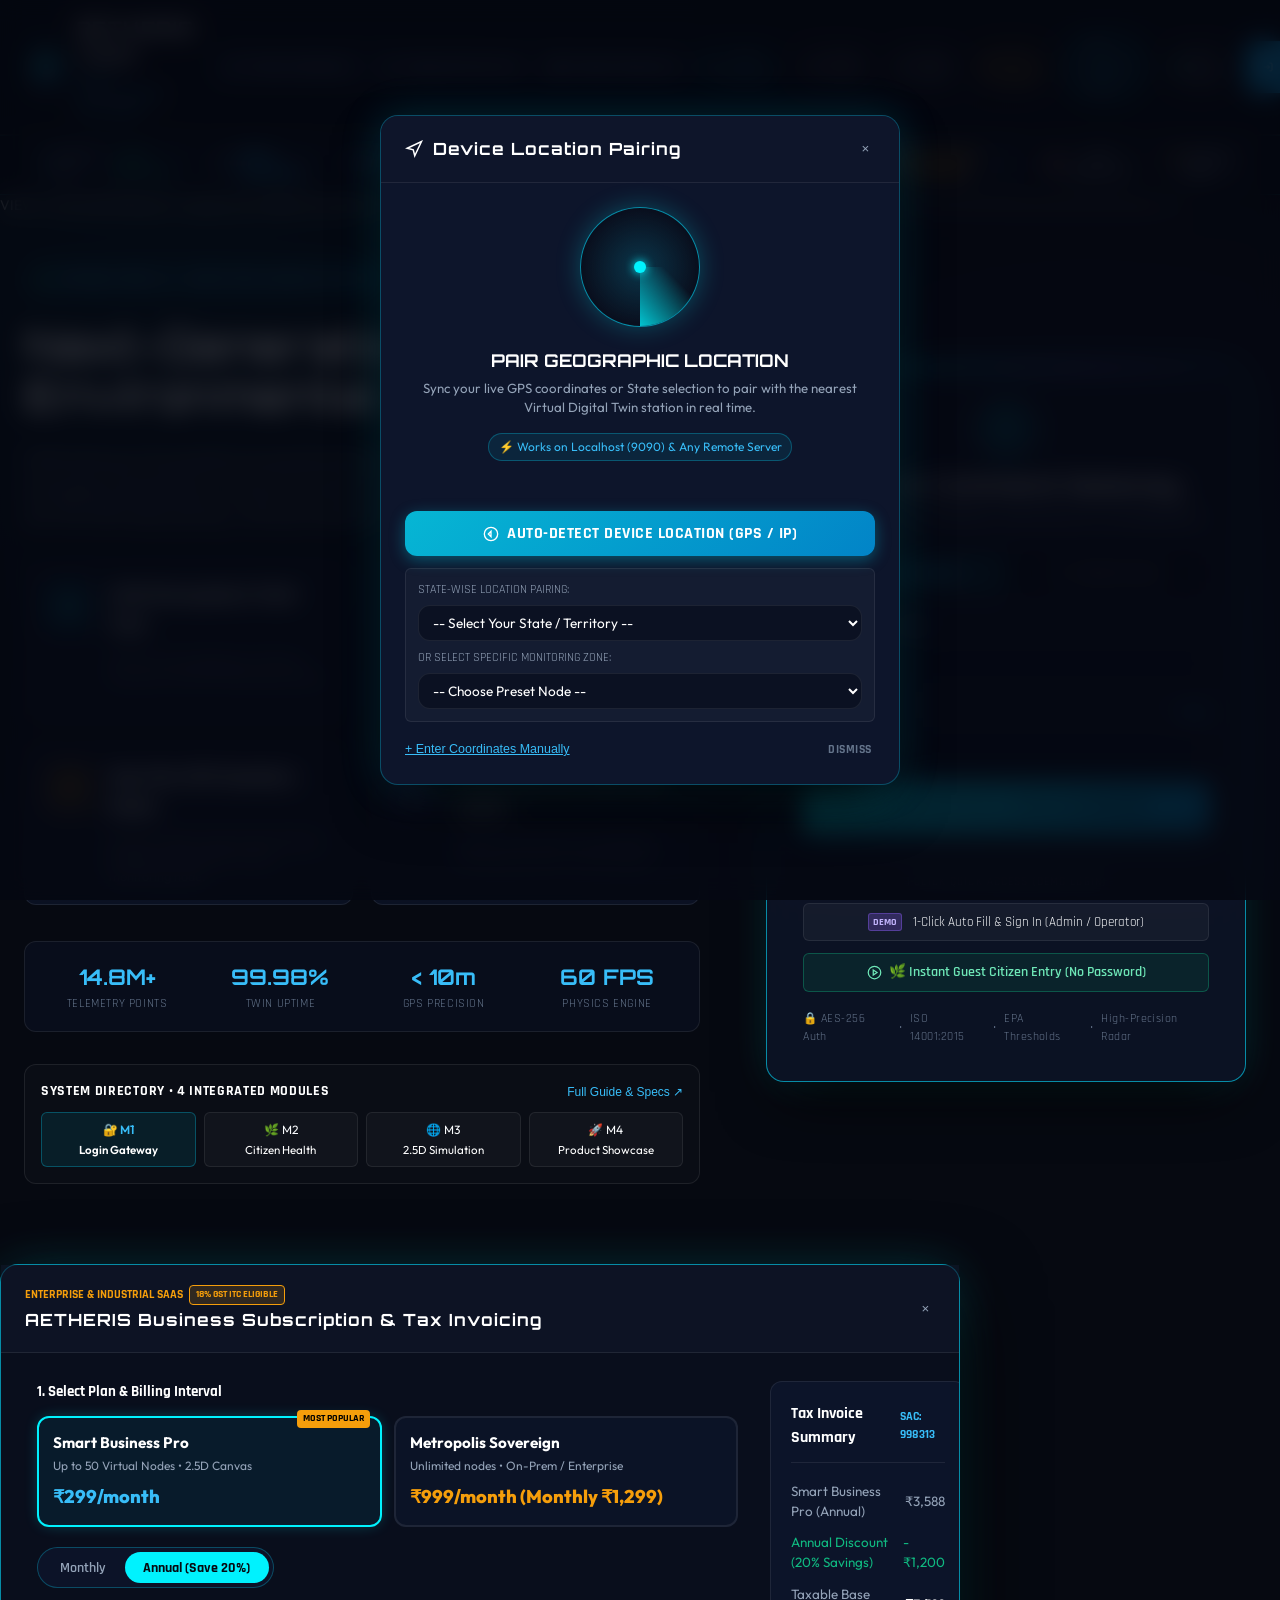
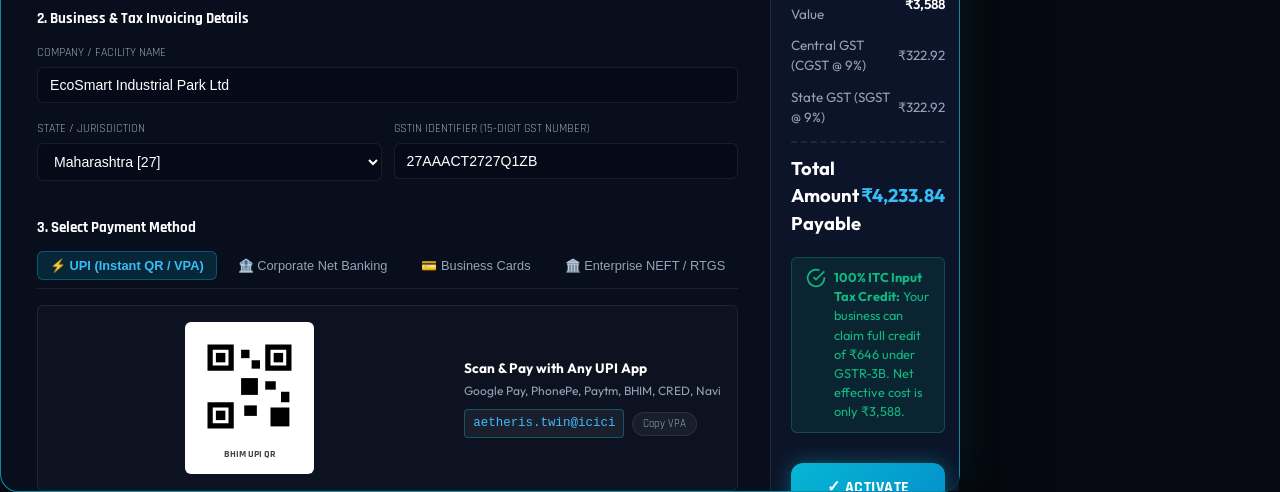
==== commit 0da8e702: "feat(geospatical): implement nearest station location services" ====
--- a/frontend/index.html
+++ b/frontend/index.html
@@ -2387,34 +2387,176 @@
         </div>
       </div>
 
-      <!-- Success View (Hidden until payment completes) -->
-      <div id="subSuccessView" style="display:none; padding:3rem 2rem; text-align:center;">
-        <div style="font-size:3.5rem; margin-bottom:1rem;">🎉</div>
-        <h2 style="font-family:var(--font-display); font-size:1.75rem; font-weight:800; color:#fff; margin-bottom:0.5rem;">
-          Subscription Activated Successfully!
+      <!-- Success View: Official Payment PDF & Activation Card -->
+      <div id="subSuccessView" style="display:none; padding:1.75rem 1rem 2.5rem 1rem; text-align:center;">
+        <div style="font-size:3rem; margin-bottom:0.5rem;">🎉</div>
+        <h2 style="font-family:var(--font-display); font-size:1.65rem; font-weight:800; color:#fff; margin-bottom:0.35rem;">
+          Payment Successful & Subscription Activated!
         </h2>
-        <p style="color:var(--text-muted); font-size:0.95rem; max-width:550px; margin:0 auto 1.5rem auto;">
-          Your enterprise digital twin node allocation and environmental compliance engine are now active. Official GST tax invoice generated.
+        <p style="color:var(--text-muted); font-size:0.9rem; max-width:620px; margin:0 auto 1.25rem auto;">
+          Your environmental digital twin node allocation is now active. Official GST tax invoice & payment receipt PDF has been generated below.
         </p>
 
-        <div style="max-width:500px; margin:0 auto 2rem auto; background:rgba(6,182,212,0.08); border:1px solid var(--border-glow); border-radius:var(--radius-md); padding:1.25rem; text-align:left;">
-          <div style="display:flex; justify-content:space-between; margin-bottom:0.5rem; font-size:0.85rem;">
-            <span style="color:var(--text-muted);">Tax Invoice Number:</span>
-            <span style="color:#fff; font-weight:700; font-family:var(--font-mono);" id="subSuccessInvNo">INV-AETH-2026-IN8842</span>
-          </div>
-          <div style="display:flex; justify-content:space-between; margin-bottom:0.5rem; font-size:0.85rem;">
-            <span style="color:var(--text-muted);">Enterprise License Key:</span>
-            <span style="color:var(--cyan-bright); font-weight:700; font-family:var(--font-mono);" id="subSuccessKey">AETH-PRO-IN-2026-LIVE</span>
-          </div>
-          <div style="display:flex; justify-content:space-between; font-size:0.85rem;">
-            <span style="color:var(--text-muted);">Active Node Quota:</span>
-            <span style="color:var(--emerald); font-weight:700;" id="subSuccessQuota">50 Dedicated Virtual Simulation Nodes (Active)</span>
-          </div>
-        </div>
-
-        <div style="display:flex; justify-content:center; gap:1rem; flex-wrap:wrap;">
-          <button class="btn-demo" id="btnDownloadGstInvoice">🖨️ Download GST Tax Invoice</button>
-          <button class="btn-header primary" id="btnLaunchSubscribedTwin">🚀 Launch Live Digital Twin</button>
+        <!-- PDF Quick Action Toolbar -->
+        <div style="display:flex; justify-content:center; align-items:center; gap:0.75rem; flex-wrap:wrap; margin-bottom:1.5rem;">
+          <button class="btn-demo primary" id="btnDownloadPaymentPdf" style="background:var(--cyan-primary); color:#060911; font-weight:700; box-shadow:0 0 15px var(--cyan-glow); padding:0.65rem 1.35rem; display:inline-flex; align-items:center; gap:0.4rem;">
+            <span>⬇️ Download Payment PDF</span>
+          </button>
+          <button class="btn-demo" id="btnPrintPaymentReceipt" style="padding:0.65rem 1.2rem; display:inline-flex; align-items:center; gap:0.4rem;">
+            <span>🖨️ Print / Save as PDF</span>
+          </button>
+          <button class="btn-header" id="btnLaunchSubscribedTwin" style="padding:0.65rem 1.2rem; display:inline-flex; align-items:center; gap:0.4rem;">
+            <span>🚀 Launch Live Digital Twin</span>
+          </button>
+        </div>
+
+        <!-- Embedded Payment PDF Paper Document Sheet -->
+        <div class="payment-pdf-paper-container" id="paymentPdfDocumentPreview">
+          <div class="pdf-paid-watermark">PAID</div>
+
+          <!-- Invoice Header -->
+          <div class="pdf-inv-header">
+            <div>
+              <div class="pdf-inv-brand-name">
+                <svg width="22" height="22" viewBox="0 0 24 24" fill="none" stroke="#0891b2" stroke-width="2.5">
+                  <circle cx="12" cy="12" r="3"></circle>
+                  <path d="M19.07 4.93a10 10 0 0 1 0 14.14M4.93 4.93a10 10 0 0 0 0 14.14"></path>
+                </svg>
+                <span>AETHERIS TECHNOLOGIES PVT. LTD.</span>
+              </div>
+              <div class="pdf-inv-brand-sub">
+                Earth Intelligence Platform • Registered Corporate HQ<br>
+                Tech Park Corridor, Pune, Maharashtra 411057 • CIN: U72900PN2026PTC88219<br>
+                GSTIN: <strong style="color:#0f172a;">27AAACT2727Q1ZB</strong> • State Code: 27 (Maharashtra)
+              </div>
+            </div>
+
+            <div class="pdf-inv-title-box">
+              <div class="pdf-inv-title">TAX INVOICE & RECEIPT</div>
+              <div class="pdf-inv-subtitle">ORIGINAL FOR RECIPIENT • B2B / B2G</div>
+              <div style="margin-top:0.35rem; font-size:0.75rem; color:#10b981; font-weight:700;">
+                ✓ PAYMENT CONFIRMED
+              </div>
+            </div>
+          </div>
+
+          <!-- Metadata Grid -->
+          <div class="pdf-inv-meta-grid">
+            <div class="pdf-meta-col">
+              <div class="pdf-meta-item">
+                <span class="pdf-meta-label">Invoice Number:</span>
+                <span class="pdf-meta-val highlight" id="pdfInvNumber">TAX-INV-2026-IN-8842</span>
+              </div>
+              <div class="pdf-meta-item">
+                <span class="pdf-meta-label">Invoice Date:</span>
+                <span class="pdf-meta-val" id="pdfInvDate">10-OCT-2026</span>
+              </div>
+              <div class="pdf-meta-item">
+                <span class="pdf-meta-label">Payment Mode:</span>
+                <span class="pdf-meta-val" id="pdfInvPayMode">UPI Instant Transfer</span>
+              </div>
+              <div class="pdf-meta-item">
+                <span class="pdf-meta-label">Transaction Ref:</span>
+                <span class="pdf-meta-val" id="pdfInvTxnRef">UPI/20261010/884920</span>
+              </div>
+            </div>
+
+            <div class="pdf-meta-col">
+              <div class="pdf-meta-item">
+                <span class="pdf-meta-label">Billed To Entity:</span>
+                <span class="pdf-meta-val" id="pdfInvClientName">EcoSmart Industrial Ltd</span>
+              </div>
+              <div class="pdf-meta-item">
+                <span class="pdf-meta-label">Client GSTIN:</span>
+                <span class="pdf-meta-val" id="pdfInvClientGstin">27AAACT2727Q1ZB</span>
+              </div>
+              <div class="pdf-meta-item">
+                <span class="pdf-meta-label">Place of Supply:</span>
+                <span class="pdf-meta-val" id="pdfInvPlaceSupply">Maharashtra [27]</span>
+              </div>
+              <div class="pdf-meta-item">
+                <span class="pdf-meta-label">SAC Code:</span>
+                <span class="pdf-meta-val">998313 (IT / SaaS Data Services)</span>
+              </div>
+            </div>
+          </div>
+
+          <!-- Line Items Table -->
+          <table class="pdf-inv-table">
+            <thead>
+              <tr>
+                <th style="width:5%;">#</th>
+                <th style="width:45%;">Item & Service Description</th>
+                <th style="width:15%;">SAC</th>
+                <th style="width:15%;">Billing Term</th>
+                <th style="width:20%;">Amount (INR)</th>
+              </tr>
+            </thead>
+            <tbody>
+              <tr>
+                <td>1</td>
+                <td>
+                  <strong id="pdfInvPlanTitle">AETHERIS Twin Smart Business Pro Subscription</strong><br>
+                  <span style="font-size:0.75rem; color:#64748b;" id="pdfInvPlanDesc">Real-Time Atmospheric 2.5D Digital Twin, Fluid Particle Physics & EPA Hazard Watcher</span>
+                </td>
+                <td>998313</td>
+                <td id="pdfInvCycleText">Annual (12 Months)</td>
+                <td id="pdfInvGrossVal">₹3,588.00</td>
+              </tr>
+            </tbody>
+          </table>
+
+          <!-- Financial Breakdown -->
+          <div class="pdf-inv-totals-box">
+            <div class="pdf-inv-totals-table">
+              <div class="pdf-totals-row">
+                <span>Taxable Value:</span>
+                <span id="pdfInvTaxableVal">₹3,588.00</span>
+              </div>
+              <div class="pdf-totals-row" id="pdfRowCgst">
+                <span>Central GST (CGST @ 9%):</span>
+                <span id="pdfInvCgstVal">₹322.92</span>
+              </div>
+              <div class="pdf-totals-row" id="pdfRowSgst">
+                <span>State GST (SGST @ 9%):</span>
+                <span id="pdfInvSgstVal">₹322.92</span>
+              </div>
+              <div class="pdf-totals-row" id="pdfRowIgst" style="display:none;">
+                <span>Integrated GST (IGST @ 18%):</span>
+                <span id="pdfInvIgstVal">₹645.84</span>
+              </div>
+              <div class="pdf-totals-row grand-total">
+                <span>Total Amount Paid:</span>
+                <span id="pdfInvTotalPaid">₹4,233.84</span>
+              </div>
+            </div>
+          </div>
+
+          <!-- Enterprise License Activation Bar -->
+          <div class="pdf-license-banner">
+            <div style="font-weight:700; color:#0e7490; font-size:0.82rem; margin-bottom:2px;">
+              🔑 ENTERPRISE SYSTEM PROVISIONING DETAILS
+            </div>
+            <div class="pdf-license-grid">
+              <div>License Key: <strong style="color:#0f172a;" id="pdfInvLicenseKey">AETH-PRO-IN-2026-LIVE</strong></div>
+              <div>Node Quota: <strong style="color:#0f172a;" id="pdfInvNodeQuota">50 Dedicated Virtual Simulation Nodes</strong></div>
+            </div>
+          </div>
+
+          <!-- Invoice Footer & Digital Signature -->
+          <div class="pdf-inv-footer">
+            <div style="max-width:440px; line-height:1.45;">
+              <strong>Statutory Declaration:</strong><br>
+              1. This is an electronically generated Tax Invoice eligible for 100% Input Tax Credit (ITC) under Section 16 of CGST Act, 2017.<br>
+              2. Reverse charge is not applicable. All disputes subject to Pune jurisdiction.
+            </div>
+
+            <div class="pdf-signature-box">
+              <div class="pdf-signature-stamp">Aetheris Twin Systems</div>
+              <div style="font-weight:700; color:#0f172a; margin-top:2px;">Authorized Digital Signatory</div>
+              <div style="color:#64748b; font-size:0.7rem;">Automated Finance & Billing Node</div>
+            </div>
+          </div>
         </div>
       </div>
       </div>
@@ -2426,6 +2568,7 @@
   <div class="toast-container" id="toastContainer"></div>
 
   <!-- Scripts -->
+  <script src="js/jspdf.umd.min.js"></script>
   <script src="js/twin-canvas.js"></script>
   <script src="js/charts.js"></script>
   <script src="js/location.js"></script>
--- a/frontend/css/style.css
+++ b/frontend/css/style.css
@@ -3728,6 +3728,241 @@
   box-shadow: 0 0 15px var(--emerald-glow);
 }
 
-
-
-
+/* ==========================================================
+   OFFICIAL PAYMENT RECEIPT & GST TAX INVOICE PDF EMBEDDED SHEET
+   ========================================================== */
+.payment-pdf-paper-container {
+  background: #ffffff;
+  color: #1e293b;
+  max-width: 820px;
+  margin: 0 auto;
+  border-radius: 8px;
+  padding: 2.5rem;
+  box-shadow: 0 15px 45px rgba(0, 0, 0, 0.6), 0 0 0 1px rgba(255, 255, 255, 0.1);
+  text-align: left;
+  position: relative;
+  overflow: hidden;
+  font-family: -apple-system, BlinkMacSystemFont, "Segoe UI", Roboto, Helvetica, Arial, sans-serif;
+  border-top: 6px solid #0891b2;
+}
+
+.pdf-paid-watermark {
+  position: absolute;
+  top: 15%;
+  right: 8%;
+  border: 4px dashed rgba(16, 185, 129, 0.45);
+  color: #10b981;
+  font-size: 2.2rem;
+  font-weight: 900;
+  padding: 0.4rem 1.4rem;
+  text-transform: uppercase;
+  letter-spacing: 0.15em;
+  transform: rotate(-12deg);
+  border-radius: 8px;
+  pointer-events: none;
+  user-select: none;
+  opacity: 0.85;
+}
+
+.pdf-inv-header {
+  display: flex;
+  justify-content: space-between;
+  align-items: flex-start;
+  border-bottom: 2px solid #e2e8f0;
+  padding-bottom: 1.25rem;
+  margin-bottom: 1.5rem;
+}
+
+.pdf-inv-brand-name {
+  font-size: 1.35rem;
+  font-weight: 800;
+  color: #0f172a;
+  letter-spacing: -0.02em;
+  display: flex;
+  align-items: center;
+  gap: 0.5rem;
+}
+
+.pdf-inv-brand-sub {
+  font-size: 0.75rem;
+  color: #64748b;
+  margin-top: 0.25rem;
+  line-height: 1.4;
+}
+
+.pdf-inv-title-box {
+  text-align: right;
+}
+
+.pdf-inv-title {
+  font-size: 1.25rem;
+  font-weight: 800;
+  color: #0891b2;
+  text-transform: uppercase;
+  letter-spacing: 0.05em;
+}
+
+.pdf-inv-subtitle {
+  font-size: 0.72rem;
+  color: #64748b;
+  margin-top: 2px;
+}
+
+.pdf-inv-meta-grid {
+  display: grid;
+  grid-template-columns: repeat(2, 1fr);
+  gap: 1.25rem;
+  background: #f8fafc;
+  border: 1px solid #e2e8f0;
+  border-radius: 6px;
+  padding: 1rem 1.25rem;
+  margin-bottom: 1.5rem;
+  font-size: 0.82rem;
+}
+
+.pdf-meta-col {
+  display: flex;
+  flex-direction: column;
+  gap: 0.35rem;
+}
+
+.pdf-meta-item {
+  display: flex;
+  justify-content: space-between;
+}
+
+.pdf-meta-label {
+  color: #64748b;
+  font-weight: 500;
+}
+
+.pdf-meta-val {
+  color: #0f172a;
+  font-weight: 600;
+  font-family: ui-monospace, SFMono-Regular, Menlo, Monaco, Consolas, monospace;
+}
+
+.pdf-meta-val.highlight {
+  color: #0891b2;
+}
+
+.pdf-inv-table {
+  width: 100%;
+  border-collapse: collapse;
+  margin-bottom: 1.25rem;
+  font-size: 0.82rem;
+}
+
+.pdf-inv-table th {
+  background: #0f172a;
+  color: #f8fafc;
+  padding: 0.65rem 0.75rem;
+  text-align: left;
+  font-weight: 600;
+  letter-spacing: 0.03em;
+  font-size: 0.78rem;
+}
+
+.pdf-inv-table th:last-child {
+  text-align: right;
+}
+
+.pdf-inv-table td {
+  padding: 0.75rem;
+  border-bottom: 1px solid #e2e8f0;
+  color: #334155;
+}
+
+.pdf-inv-table td:last-child {
+  text-align: right;
+  font-weight: 600;
+}
+
+.pdf-inv-totals-box {
+  display: flex;
+  justify-content: flex-end;
+  margin-bottom: 1.5rem;
+}
+
+.pdf-inv-totals-table {
+  width: 320px;
+  font-size: 0.82rem;
+}
+
+.pdf-totals-row {
+  display: flex;
+  justify-content: space-between;
+  padding: 0.3rem 0;
+  color: #64748b;
+}
+
+.pdf-totals-row.grand-total {
+  border-top: 2px solid #0f172a;
+  margin-top: 0.4rem;
+  padding-top: 0.5rem;
+  font-size: 1.05rem;
+  font-weight: 800;
+  color: #0891b2;
+}
+
+.pdf-license-banner {
+  background: #ecfeff;
+  border: 1px solid #a5f3fc;
+  border-radius: 6px;
+  padding: 0.85rem 1rem;
+  margin-bottom: 1.5rem;
+  font-size: 0.8rem;
+}
+
+.pdf-license-grid {
+  display: grid;
+  grid-template-columns: 1fr 1fr;
+  gap: 0.5rem;
+  margin-top: 0.4rem;
+  font-family: ui-monospace, SFMono-Regular, Menlo, Monaco, Consolas, monospace;
+}
+
+.pdf-inv-footer {
+  border-top: 1px dashed #cbd5e1;
+  padding-top: 1.25rem;
+  display: flex;
+  justify-content: space-between;
+  align-items: flex-end;
+  font-size: 0.74rem;
+  color: #64748b;
+}
+
+.pdf-signature-box {
+  text-align: right;
+}
+
+.pdf-signature-stamp {
+  font-family: 'Brush Script MT', cursive, sans-serif;
+  font-size: 1.35rem;
+  color: #0369a1;
+  font-weight: bold;
+}
+
+/* Print Only Clean Media Styles */
+@media print {
+  body * {
+    visibility: hidden;
+  }
+  #paymentPdfDocumentPreview, #paymentPdfDocumentPreview * {
+    visibility: visible;
+  }
+  #paymentPdfDocumentPreview {
+    position: absolute;
+    left: 0;
+    top: 0;
+    width: 100%;
+    max-width: 100%;
+    margin: 0;
+    padding: 1.5cm;
+    box-shadow: none;
+    border: none;
+    border-top: 5px solid #0891b2;
+    background: #fff !important;
+    color: #000 !important;
+  }
+}
